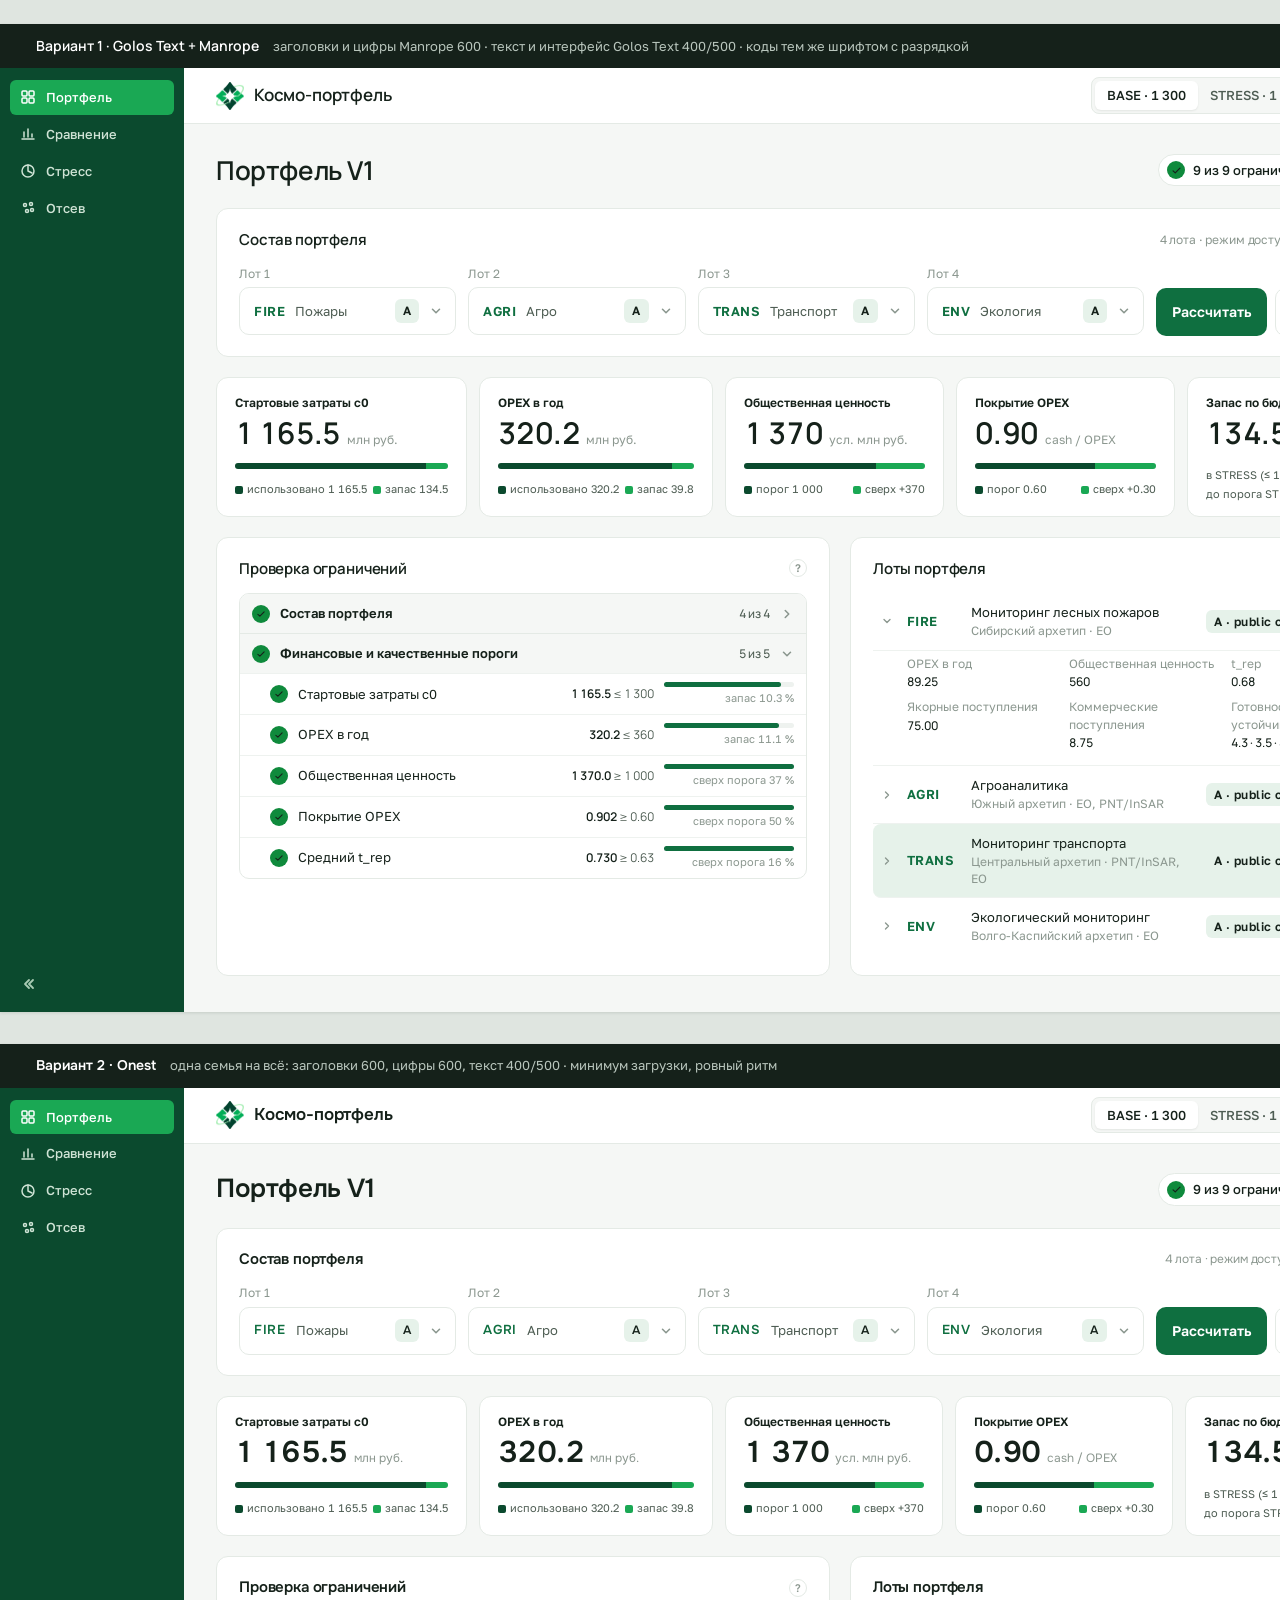
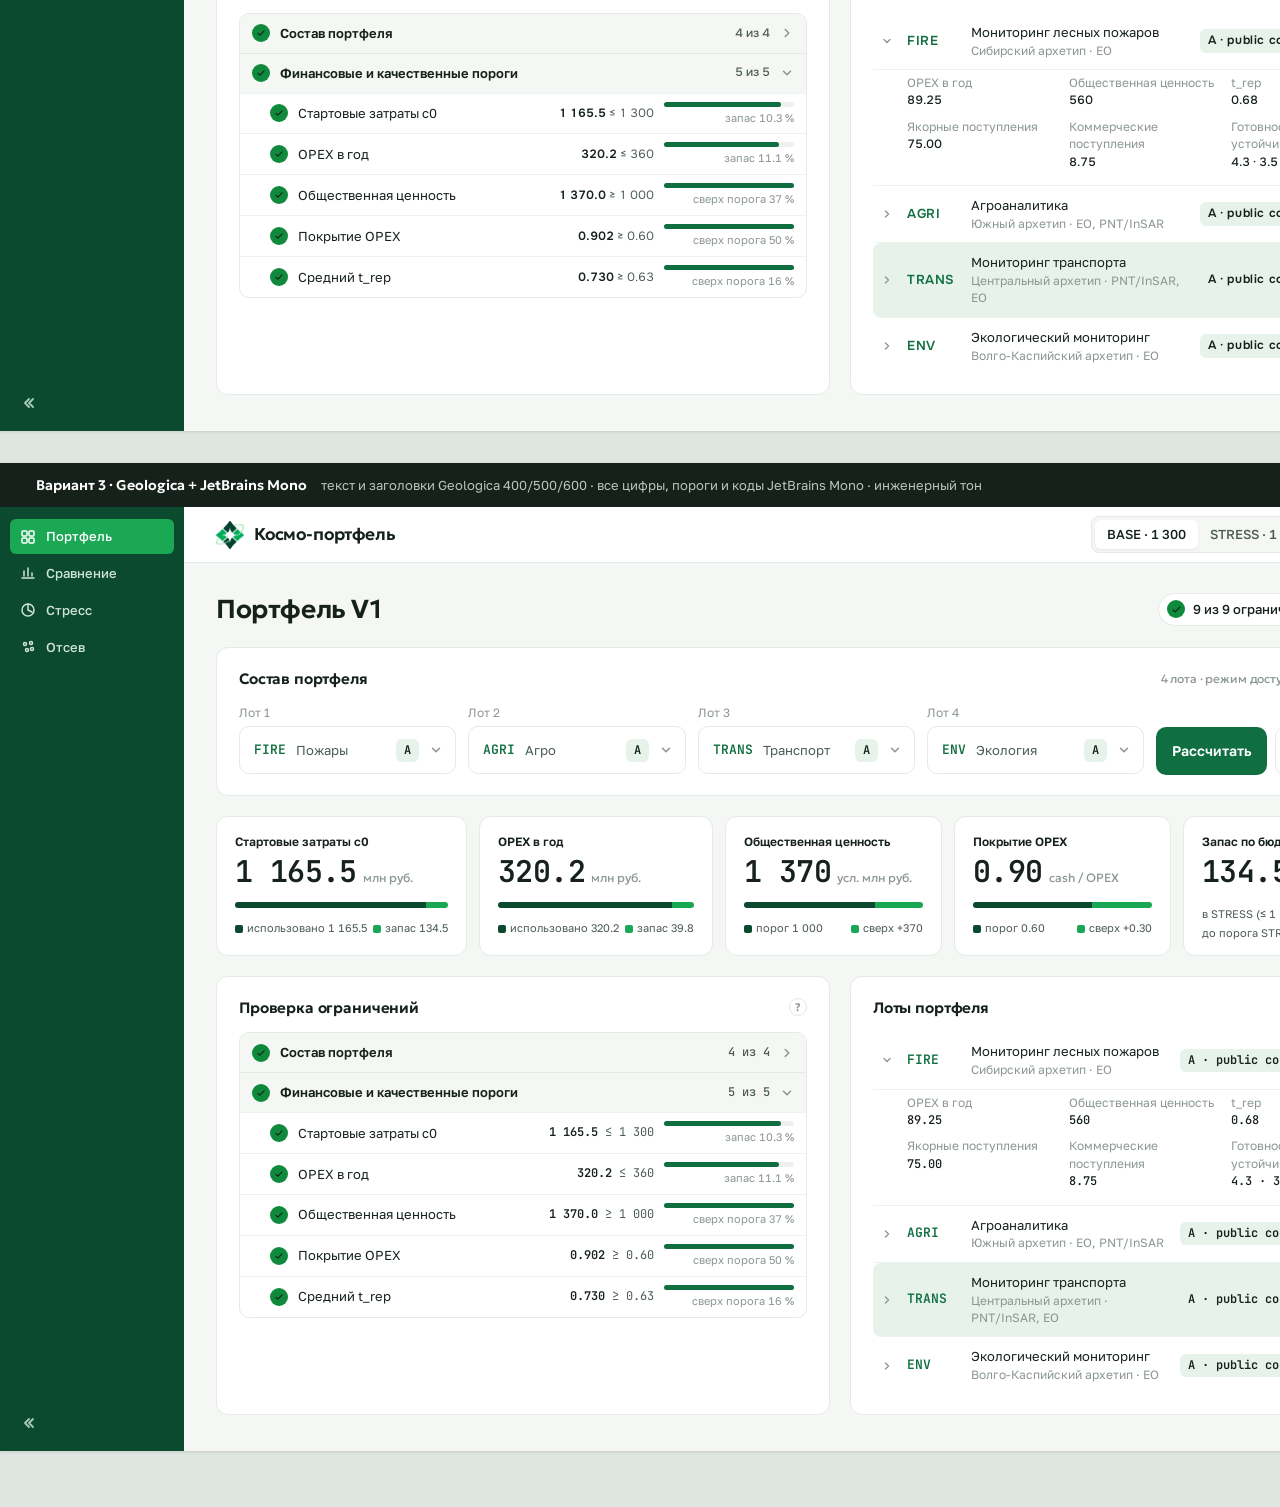
==== docs/mockup/fonts.html @ 4851d9f0 "Mockup: previous page-1 layout, help popovers, no assumptions screen Portfolio screen returns to its" ====
<!doctype html>
<html lang="ru">
<head>
<meta charset="utf-8">
<meta name="viewport" content="width=device-width,initial-scale=1">
<title>Космо-портфель · варианты шрифтов</title>
<link rel="stylesheet" href="https://fonts.googleapis.com/css2?family=Golos+Text:wght@400;500;600&family=Manrope:wght@500;600;700&display=swap">
<link rel="stylesheet" href="https://fonts.googleapis.com/css2?family=Onest:wght@400;500;600;700&display=swap">
<link rel="stylesheet" href="https://fonts.googleapis.com/css2?family=Geologica:wght@400;500;600&family=JetBrains+Mono:wght@400;500;600&display=swap">
<style>
:root{color-scheme:light;
  --bg:#f5f7f5;--surface:#ffffff;--ink:#15211a;--ink-2:#4d5c52;--muted:#8b978f;--rule:#e4eae5;--rule-2:#eef2ef;
  --brand:#0f6f40;--brand-soft:#e6f2ea;--accent:#1aa854;
  --good:#0f8a3c;--good-soft:#e3f3e8;--crit:#c53a2f;--crit-soft:#fbe6e3;--warn:#c98500;--warn-soft:#fff2d8;
  --s1:#1e7c40;--s2:#d9861a;
  --f-ui:"Golos Text","Segoe UI",Arial,sans-serif;
  --f-display:"Manrope","Golos Text","Segoe UI",Arial,sans-serif;
  --f-num:"Manrope","Golos Text","Segoe UI",Arial,sans-serif;
  --f-code:"Golos Text","Segoe UI",Arial,sans-serif;
  --code-tracking:.04em;}
*{box-sizing:border-box}
html,body{margin:0;background:var(--bg);color:var(--ink);font-family:var(--f-ui);font-size:14px;line-height:1.45}
a{color:var(--brand);text-decoration:none}a:hover{color:#0b4a2e}
.shell{width:1440px;background:var(--bg);display:grid;grid-template-columns:184px 1fr}
.shell.collapsed{grid-template-columns:56px 1fr}
.body{min-width:0;display:flex;flex-direction:column}
/* sidebar: nav only */
.side{background:#0b4a2e;color:#cfe3d5;display:flex;flex-direction:column;padding:12px 10px 10px}
.nav{display:flex;flex-direction:column;gap:2px}
.nav a{display:flex;align-items:center;gap:10px;padding:8px 10px;border-radius:6px;color:#cfe3d5;font-weight:500;font-size:13px;white-space:nowrap}
.nav a.on{background:#1aa854;color:#fff}
.nav svg{width:16px;height:16px;flex:none}
.collapse{margin-top:auto;width:36px;height:36px;display:grid;place-items:center;border-radius:6px;color:#a9cbb4;cursor:pointer}
.collapse svg{width:16px;height:16px}
.shell.collapsed .side{padding:12px 8px 10px;align-items:center}
.shell.collapsed .nav a span{display:none}
.shell.collapsed .nav a{width:40px;padding:10px 0;justify-content:center}
.shell.collapsed .collapse svg{transform:scaleX(-1)}
/* header */
.hdr{height:56px;display:flex;align-items:center;justify-content:space-between;gap:16px;padding:0 32px;background:var(--surface);border-bottom:1px solid var(--rule)}
.brand{display:flex;align-items:center;gap:10px;font-family:var(--f-display);font-size:17px;font-weight:600;letter-spacing:-.01em;white-space:nowrap}
.brand img{width:28px;height:28px;object-fit:contain}
.hright{display:flex;align-items:center;gap:16px}
.segc{display:flex;background:var(--bg);border:1px solid var(--rule);border-radius:8px;padding:3px}
.segc span{padding:5px 12px;border-radius:6px;font-size:13px;font-weight:500;color:var(--ink-2);font-variant-numeric:tabular-nums}
.segc span.on{background:var(--surface);color:var(--ink);box-shadow:0 1px 2px rgba(21,33,26,.08)}
.ver{font-size:12px;color:var(--muted);font-variant-numeric:tabular-nums}
/* page */
.main{padding:28px 32px 36px;display:flex;flex-direction:column;gap:20px}
.top{display:flex;align-items:center;justify-content:space-between;gap:16px;min-height:36px}
h1{font-family:var(--f-display);font-size:26px;font-weight:600;letter-spacing:-.015em;margin:0;line-height:1.1}
.pill{display:inline-flex;align-items:center;gap:8px;font-weight:500;font-size:13px;padding:6px 12px 6px 8px;border-radius:999px;background:var(--surface);border:1px solid var(--rule);color:var(--ink);font-variant-numeric:tabular-nums}
.pill .dot{width:18px;height:18px;border-radius:50%;display:grid;place-items:center;background:var(--good)}
.pill.bad .dot{background:var(--crit)}.pill.warn .dot{background:var(--warn)}
.pill .dot svg{width:11px;height:11px}
.card{background:var(--surface);border:1px solid var(--rule);border-radius:12px;padding:20px 22px}
.card h2{font-family:var(--f-display);font-size:15px;font-weight:600;letter-spacing:-.01em;margin:0 0 14px;display:flex;align-items:center;gap:10px}
.card h2 .u{font-family:var(--f-ui);font-size:12px;font-weight:400;color:var(--muted);margin-left:auto}
.card h2 .help{margin-left:auto}.card h2 .u+.help{margin-left:0}
/* help button + popover */
.help{position:relative;display:inline-flex;flex:none}
.help i{width:18px;height:18px;border-radius:50%;border:1px solid var(--rule);background:var(--surface);color:var(--muted);font-family:var(--f-ui);font-style:normal;font-weight:600;font-size:11px;line-height:16px;display:grid;place-items:center;cursor:pointer}
.help.open i{background:var(--ink);border-color:var(--ink);color:#fff}
.pop{display:none;position:absolute;top:26px;right:0;width:340px;background:var(--surface);border:1px solid var(--rule);border-radius:10px;box-shadow:0 10px 28px rgba(21,33,26,.16);padding:12px 14px;font-family:var(--f-ui);font-size:12.5px;line-height:1.5;font-weight:400;color:var(--ink-2);letter-spacing:0;z-index:5;text-align:left;white-space:normal}
.pop b{color:var(--ink);font-weight:600}
.help.open .pop{display:block}
.row2{display:grid;grid-template-columns:1fr 1fr;gap:20px}
.row2.w{grid-template-columns:1.1fr 1fr}
/* composer */
.composer{display:grid;grid-template-columns:repeat(4,minmax(0,1fr)) auto;gap:12px;align-items:start}
.fld label{display:block;font-size:12px;color:var(--muted);margin-bottom:5px}
.acts{display:flex;gap:8px;padding-top:23px}
.sel{height:48px;display:flex;align-items:center;gap:10px;padding:0 12px 0 14px;background:var(--surface);border:1px solid var(--rule);border-radius:10px}
.code{font-family:var(--f-code);letter-spacing:var(--code-tracking);font-weight:600;font-size:13px;color:var(--brand)}
.sel .nm{color:var(--ink-2);font-size:13px;flex:1;white-space:nowrap;overflow:hidden;text-overflow:ellipsis}
.mode{font-family:var(--f-code);letter-spacing:var(--code-tracking);font-size:12px;font-weight:600;color:var(--ink);background:var(--brand-soft);padding:3px 8px;border-radius:6px}
.sel svg{width:14px;height:14px;color:var(--muted);flex:none}
.btn{height:48px;display:inline-flex;align-items:center;padding:0 16px;border-radius:10px;background:var(--brand);color:#fff;font-weight:600;font-size:14px;white-space:nowrap}
.btn.ghost{background:var(--surface);border:1px solid var(--rule);color:var(--ink);font-weight:500}
/* tiles */
.tiles{display:grid;grid-template-columns:repeat(5,1fr);gap:12px}
.tiles.four{grid-template-columns:repeat(4,1fr)}
.tile{background:var(--surface);border:1px solid var(--rule);border-radius:12px;padding:16px 18px 14px;display:flex;flex-direction:column;gap:6px}
.tile .tl{display:flex;justify-content:space-between;align-items:center;font-size:12px;color:var(--ink);font-weight:600}
.seg{display:flex;height:6px;border-radius:3px;overflow:hidden;margin-top:8px;background:var(--rule-2)}
.seg i{display:block;height:100%}.seg .req{background:#0b4a2e}.seg .sur{background:var(--accent)}
.seglbl{display:flex;justify-content:space-between;gap:6px;font-size:11px;color:var(--ink-2);margin-top:6px;white-space:nowrap;font-variant-numeric:tabular-nums}
.seglbl .sw{width:8px;height:8px;border-radius:2px;margin-right:4px}
.seglbl.col{flex-direction:column;align-items:flex-start;gap:3px;margin-top:12px}
.tile .tv{font-family:var(--f-num);font-size:30px;font-weight:600;letter-spacing:-.02em;line-height:1.05;font-variant-numeric:tabular-nums}
.tile .tv small{font-family:var(--f-ui);font-size:12px;font-weight:400;color:var(--muted);margin-left:6px;letter-spacing:0;white-space:nowrap}
.bar{position:relative;height:4px;border-radius:2px;background:var(--rule-2);margin-top:6px}
.bar i{position:absolute;left:0;top:0;height:100%;border-radius:2px;background:var(--brand)}
.bar i.thin{background:var(--warn)}.bar i.bad{background:var(--crit)}
.bar b{position:absolute;top:-3px;width:2px;height:10px;background:var(--ink);border-radius:1px;margin-left:-1px}
.tile .tc{font-size:12px;color:var(--muted);font-variant-numeric:tabular-nums;display:flex;justify-content:space-between;gap:8px}
.tile .tc.warn{color:var(--warn)}
/* constraint checks */
.circ{width:18px;height:18px;border-radius:50%;display:grid;place-items:center;flex:none;background:var(--good)}
.circ svg{width:10px;height:10px}
.jobs{border:1px solid var(--rule);border-radius:10px;overflow:hidden}
.jg{border-bottom:1px solid var(--rule)}.jg:last-child{border-bottom:0}
.jh{display:flex;align-items:center;gap:10px;padding:10px 12px;background:var(--bg);font-weight:600;font-size:13px}
.jh .cnt{margin-left:auto;font-family:var(--f-num);font-size:12px;color:var(--ink-2);font-weight:500;font-variant-numeric:tabular-nums}
.jh .chev{width:14px;height:14px;color:var(--muted)}
.jr{display:grid;grid-template-columns:18px 1fr 130px 130px;gap:10px;align-items:center;padding:8px 12px 8px 30px;border-top:1px solid var(--rule-2);font-size:13px}
.jr .m{font-family:var(--f-num);font-size:12px;color:var(--ink-2);text-align:right;font-variant-numeric:tabular-nums;white-space:nowrap}
.jr .m b{color:var(--ink);font-weight:600}
.mbar{height:5px;background:var(--rule-2);border-radius:3px;position:relative}
.mbar i{position:absolute;left:0;top:0;height:100%;border-radius:3px;background:var(--brand)}
.mtxt{font-size:11px;color:var(--muted);text-align:right;margin-top:3px;font-variant-numeric:tabular-nums}
/* lot list */
.lotrow{display:grid;grid-template-columns:14px 52px 1fr auto auto;gap:12px;align-items:center;padding:10px 8px;border-bottom:1px solid var(--rule-2);font-size:13px}
.lotrow:last-child{border-bottom:0}
.lotrow.best{background:var(--brand-soft);border-radius:8px}
.lotrow .rg{font-size:12px;color:var(--muted)}
.lotrow .c0{font-family:var(--f-num);font-weight:500;font-variant-numeric:tabular-nums;white-space:nowrap}
.lotrow .chev{width:12px;height:12px;color:var(--muted)}
.lotdet{padding:4px 8px 14px 34px;border-bottom:1px solid var(--rule-2);display:grid;grid-template-columns:repeat(3,1fr);gap:8px 16px;font-size:12px}
.lotdet .k{color:var(--muted)}.lotdet .v{font-family:var(--f-num);font-weight:500;font-variant-numeric:tabular-nums;margin-top:1px}
/* composition checks (unused on page 1 now) */
.comp{display:flex;gap:28px;padding:0 4px;font-size:13px;color:var(--ink-2);font-variant-numeric:tabular-nums}
.ck{display:inline-flex;align-items:center;gap:8px}
.ck svg{width:14px;height:14px;color:var(--good)}
.ck b{font-weight:600;color:var(--ink)}
/* tables */
table{border-collapse:collapse;width:100%;font-size:13px}
th{font-size:12px;color:var(--muted);text-align:left;padding:0 10px 10px;border-bottom:1px solid var(--rule);font-weight:500;white-space:nowrap}
td{padding:11px 10px;border-bottom:1px solid var(--rule-2);vertical-align:middle}
tr:last-child td{border-bottom:0}
td.num,th.num{text-align:right;white-space:nowrap;font-variant-numeric:tabular-nums}
td.num{font-family:var(--f-num);font-weight:500}
td .code{color:var(--ink)}
td .sub{color:var(--muted);font-size:12px;margin-top:1px}
tr.hl td{background:var(--brand-soft)}
tr.hl td:first-child{border-radius:8px 0 0 8px}tr.hl td:last-child{border-radius:0 8px 8px 0}
.st{display:inline-flex;align-items:center;font-family:var(--f-code);letter-spacing:var(--code-tracking);font-size:11px;font-weight:600;padding:3px 8px;border-radius:6px}
.st.ok{background:var(--good-soft);color:#0c5a2a}.st.fail{background:var(--crit-soft);color:#8a2119}.st.thin{background:var(--warn-soft);color:#6b4700}
.note{font-size:12px;color:var(--muted);margin-top:10px}
/* charts */
svg text{font-family:var(--f-ui);font-size:11px;fill:var(--ink-2)}
svg text.n{font-family:var(--f-num);font-variant-numeric:tabular-nums;font-weight:500}
svg .grid{stroke:var(--rule-2);stroke-width:1}svg .axis{stroke:var(--rule);stroke-width:1}
.legend{display:flex;gap:16px;font-size:12px;color:var(--ink-2);margin-top:8px}
.legend i{display:inline-block;width:10px;height:10px;border-radius:3px;margin-right:6px;vertical-align:-1px}
.legend i.line{width:14px;height:0;border-top:2px dashed var(--crit);vertical-align:2px;border-radius:0}
/* horizontal bars */
.hb{display:grid;grid-template-columns:170px 1fr 56px;gap:12px;align-items:center;font-size:13px;padding:6px 0;font-variant-numeric:tabular-nums}
.hb .code{color:var(--ink)}
.hb .track{height:8px;background:var(--rule-2);border-radius:4px;position:relative}
.hb .track i{position:absolute;left:0;top:0;height:100%;border-radius:4px;background:var(--brand)}
.hb .v{font-family:var(--f-num);font-weight:500;text-align:right}
/* chips */
.chips{display:flex;gap:6px;flex-wrap:wrap}
.chip{display:inline-flex;align-items:center;gap:6px;font-size:13px;padding:7px 12px;white-space:nowrap;border-radius:8px;background:var(--surface);color:var(--ink-2);border:1px solid var(--rule)}
.chip.on{background:var(--ink);color:#fff;border-color:var(--ink)}
.chip svg{width:12px;height:12px}
/* matrix */
.matrix td{text-align:center}
.matrix td:first-child,.matrix th:first-child,.matrix td:last-child,.matrix th:last-child{text-align:left}
.cell{display:inline-block;font-family:var(--f-num);font-variant-numeric:tabular-nums;font-size:12px;font-weight:500;padding:4px 10px;border-radius:6px;min-width:92px}
.cell.ok{background:var(--good-soft);color:#0c5a2a}.cell.thin{background:var(--warn-soft);color:#6b4700}.cell.bad{background:var(--crit-soft);color:#8a2119}
.sw{display:inline-block;width:10px;height:10px;border-radius:3px;margin-right:6px;vertical-align:-1px}
/* weights */
.wrow{display:grid;grid-template-columns:172px 40px 88px 1fr;gap:12px;align-items:center;padding:8px 0;border-bottom:1px solid var(--rule-2);font-size:13px}
.wrow:last-child{border-bottom:0}
.wrow .w{font-family:var(--f-num);font-weight:500;text-align:right;font-variant-numeric:tabular-nums}
.wrow .track{height:6px;background:var(--rule-2);border-radius:3px}.wrow .track i{display:block;height:100%;background:var(--brand);border-radius:3px}
.wrow .why{font-size:12px;color:var(--muted);white-space:nowrap}
.lock{display:inline-flex;align-items:center;gap:6px;font-size:12px;color:var(--good);font-weight:500}
.lock svg{width:13px;height:13px}
/* type-specimen caption strip (font proposals only) */
.spec{grid-column:1/-1;height:44px;display:flex;align-items:center;gap:14px;padding:0 36px;background:var(--ink);color:#fff;font-size:13px}
.spec b{font-family:var(--f-display);font-weight:600;font-size:14px}
.spec span{color:#b9c6bd}

body{background:#dfe5e0;padding:24px 0}
.shell{margin:0 auto 32px;box-shadow:0 1px 3px rgba(21,33,26,.12)}

.p-onest{--f-ui:"Onest","Segoe UI",Arial,sans-serif;--f-display:"Onest","Segoe UI",Arial,sans-serif;--f-num:"Onest","Segoe UI",Arial,sans-serif;--f-code:"Onest","Segoe UI",Arial,sans-serif;--code-tracking:.05em;}
.p-geologica{--f-ui:"Geologica","Segoe UI",Arial,sans-serif;--f-display:"Geologica","Segoe UI",Arial,sans-serif;--f-num:"JetBrains Mono","DejaVu Sans Mono",monospace;--f-code:"JetBrains Mono","DejaVu Sans Mono",monospace;--code-tracking:0;}
</style>
</head>
<body>
<section class="shell p-golos" id="screen-type-golos"><div class="spec"><b>Вариант 1 · Golos Text + Manrope</b><span>заголовки и цифры Manrope 600 · текст и интерфейс Golos Text 400/500 · коды тем же шрифтом с разрядкой</span></div><aside class="side"><nav class="nav"><a href="#" class="on"><svg viewBox="0 0 16 16" fill="none" stroke="currentColor" stroke-width="1.5" stroke-linecap="round" stroke-linejoin="round"><rect x="2" y="2" width="5" height="5" rx="1"></rect><rect x="9" y="2" width="5" height="5" rx="1"></rect><rect x="2" y="9" width="5" height="5" rx="1"></rect><rect x="9" y="9" width="5" height="5" rx="1"></rect></svg><span>Портфель</span></a><a href="#" class=""><svg viewBox="0 0 16 16" fill="none" stroke="currentColor" stroke-width="1.5" stroke-linecap="round" stroke-linejoin="round"><path d="M2 13h12M4 11V6M8 11V3M12 11V8"></path></svg><span>Сравнение</span></a><a href="#" class=""><svg viewBox="0 0 16 16" fill="none" stroke="currentColor" stroke-width="1.5" stroke-linecap="round" stroke-linejoin="round"><path d="M8 2v6l4 2"></path><circle cx="8" cy="8" r="6"></circle></svg><span>Стресс</span></a><a href="#" class=""><svg viewBox="0 0 16 16" fill="none" stroke="currentColor" stroke-width="1.5" stroke-linecap="round" stroke-linejoin="round"><circle cx="5" cy="5" r="1.5"></circle><circle cx="11" cy="4" r="1.5"></circle><circle cx="7" cy="11" r="1.5"></circle><circle cx="12" cy="10" r="1.5"></circle></svg><span>Отсев</span></a></nav>
<div class="collapse" title="Свернуть панель"><svg viewBox="0 0 16 16" fill="none" stroke="currentColor" stroke-width="1.8" stroke-linecap="round" stroke-linejoin="round" stroke-width="1.6"><path d="M9 4L5 8l4 4M13 4L9 8l4 4"></path></svg></div></aside><div class="body"><header class="hdr"><div class="brand"><img src="[data-uri]" alt="">Космо-портфель</div><div class="hright"><div class="segc"><span class="on">BASE · 1 300</span><span class="">STRESS · 1 180</span></div><span class="ver">данные v1.1</span></div></header><main class="main">
<div class="top"><h1>Портфель V1</h1><div class="pill"><span class="dot"><svg viewBox="0 0 16 16" fill="none" stroke="currentColor" stroke-width="1.8" stroke-linecap="round" stroke-linejoin="round" stroke="#fff" stroke-width="2.4"><path d="M3 8.5l3.2 3L13 4.5"></path></svg></span>9 из 9 ограничений выполнены</div></div>
<div class="card"><h2>Состав портфеля<span class="u">4 лота · режим доступа у каждого</span><span class="help"><i>?</i><div class="pop">Четыре лота из восьми, у каждого режим доступа A, B или C. Режим меняет c0, OPEX, ценность и поступления через коэффициенты <b>access_modes.csv</b>; A — единственный режим с public core. Портфель и режимы меняются здесь, без правки кода; «Рассчитать» пересчитывает через канонический <b>case_core.py</b>, «Сохранить» кладёт вариант в сравнение.</div></span></h2>
<div class="composer">
  <div class="fld"><label>Лот 1</label><div class="sel"><span class="code">FIRE</span><span class="nm">Пожары</span><span class="mode">A</span><svg viewBox="0 0 16 16" fill="none" stroke="currentColor" stroke-width="1.8" stroke-linecap="round" stroke-linejoin="round"><path d="M4 6l4 4 4-4"></path></svg></div></div>
  <div class="fld"><label>Лот 2</label><div class="sel"><span class="code">AGRI</span><span class="nm">Агро</span><span class="mode">A</span><svg viewBox="0 0 16 16" fill="none" stroke="currentColor" stroke-width="1.8" stroke-linecap="round" stroke-linejoin="round"><path d="M4 6l4 4 4-4"></path></svg></div></div>
  <div class="fld"><label>Лот 3</label><div class="sel"><span class="code">TRANS</span><span class="nm">Транспорт</span><span class="mode">A</span><svg viewBox="0 0 16 16" fill="none" stroke="currentColor" stroke-width="1.8" stroke-linecap="round" stroke-linejoin="round"><path d="M4 6l4 4 4-4"></path></svg></div></div>
  <div class="fld"><label>Лот 4</label><div class="sel"><span class="code">ENV</span><span class="nm">Экология</span><span class="mode">A</span><svg viewBox="0 0 16 16" fill="none" stroke="currentColor" stroke-width="1.8" stroke-linecap="round" stroke-linejoin="round"><path d="M4 6l4 4 4-4"></path></svg></div></div>
  <div class="acts"><span class="btn">Рассчитать</span><span class="btn ghost">Сохранить</span></div>
</div></div>
<div class="tiles">
  <div class="tile"><div class="tl">Стартовые затраты c0</div><div class="tv">1 165.5<small>млн руб.</small></div><div class="seg"><i class="req" style="width:89.7%"></i><i class="sur" style="width:10.3%"></i></div><div class="seglbl"><span><i class="sw" style="background:#0b4a2e"></i>использовано 1 165.5</span><span><i class="sw" style="background:#1aa854"></i>запас 134.5</span></div></div>
  <div class="tile"><div class="tl">OPEX в год</div><div class="tv">320.2<small>млн руб.</small></div><div class="seg"><i class="req" style="width:88.9%"></i><i class="sur" style="width:11.1%"></i></div><div class="seglbl"><span><i class="sw" style="background:#0b4a2e"></i>использовано 320.2</span><span><i class="sw" style="background:#1aa854"></i>запас 39.8</span></div></div>
  <div class="tile"><div class="tl">Общественная ценность</div><div class="tv">1 370<small>усл. млн руб.</small></div><div class="seg"><i class="req" style="width:73%"></i><i class="sur" style="width:27%"></i></div><div class="seglbl"><span><i class="sw" style="background:#0b4a2e"></i>порог 1 000</span><span><i class="sw" style="background:#1aa854"></i>сверх +370</span></div></div>
  <div class="tile"><div class="tl">Покрытие OPEX</div><div class="tv">0.90<small>cash / OPEX</small></div><div class="seg"><i class="req" style="width:66.5%"></i><i class="sur" style="width:33.5%"></i></div><div class="seglbl"><span><i class="sw" style="background:#0b4a2e"></i>порог 0.60</span><span><i class="sw" style="background:#1aa854"></i>сверх +0.30</span></div></div>
  <div class="tile"><div class="tl">Запас по бюджету c0</div><div class="tv">134.5<small>млн руб. в BASE</small></div><div class="seglbl col"><span>в STRESS (≤ 1 180): <b>14.5</b></span><span>до порога STRESS 1.2 %</span></div></div>
</div>
<div class="row2 w">
<div class="card"><h2>Проверка ограничений<span class="help"><i>?</i><div class="pop">Девять проверок <b>check_constraints</b>. Состав: ровно 4 лота, ≥ 3 территориальных архетипа среди нефедеральных, ≥ 2 группы возможностей, ≥ 2 лота с public core. Пороги: c0 ≤ 1 300 в BASE и ≤ 1 180 в STRESS, OPEX ≤ 360 млн руб./год, ценность ≥ 1 000, cash / OPEX ≥ 0.60, средний t_rep ≥ 0.63. Границы включительно. Запас — расстояние от факта до порога в процентах от порога. При нарушении строка красная и показывает «нарушено: факт &gt; порог».</div></span></h2>
<div class="jobs">
  <div class="jg"><div class="jh"><span class="circ"><svg viewBox="0 0 16 16" fill="none" stroke="currentColor" stroke-width="1.8" stroke-linecap="round" stroke-linejoin="round" stroke="#fff" stroke-width="2.4"><path d="M3 8.5l3.2 3L13 4.5"></path></svg></span>Состав портфеля<span class="cnt">4 из 4</span><svg viewBox="0 0 16 16" fill="none" stroke="currentColor" stroke-width="1.8" stroke-linecap="round" stroke-linejoin="round" class="chev"><path d="M6 4l4 4-4 4"></path></svg></div></div>
  <div class="jg"><div class="jh"><span class="circ"><svg viewBox="0 0 16 16" fill="none" stroke="currentColor" stroke-width="1.8" stroke-linecap="round" stroke-linejoin="round" stroke="#fff" stroke-width="2.4"><path d="M3 8.5l3.2 3L13 4.5"></path></svg></span>Финансовые и качественные пороги<span class="cnt">5 из 5</span><svg viewBox="0 0 16 16" fill="none" stroke="currentColor" stroke-width="1.8" stroke-linecap="round" stroke-linejoin="round" class="chev"><path d="M4 6l4 4 4-4"></path></svg></div>
    <div class="jr"><span class="circ"><svg viewBox="0 0 16 16" fill="none" stroke="currentColor" stroke-width="1.8" stroke-linecap="round" stroke-linejoin="round" stroke="#fff" stroke-width="2.4"><path d="M3 8.5l3.2 3L13 4.5"></path></svg></span><div>Стартовые затраты c0</div><div class="m"><b>1 165.5</b> ≤ 1 300</div><div><div class="mbar"><i style="width:89.7%"></i></div><div class="mtxt">запас 10.3 %</div></div></div>
    <div class="jr"><span class="circ"><svg viewBox="0 0 16 16" fill="none" stroke="currentColor" stroke-width="1.8" stroke-linecap="round" stroke-linejoin="round" stroke="#fff" stroke-width="2.4"><path d="M3 8.5l3.2 3L13 4.5"></path></svg></span><div>OPEX в год</div><div class="m"><b>320.2</b> ≤ 360</div><div><div class="mbar"><i style="width:88.9%"></i></div><div class="mtxt">запас 11.1 %</div></div></div>
    <div class="jr"><span class="circ"><svg viewBox="0 0 16 16" fill="none" stroke="currentColor" stroke-width="1.8" stroke-linecap="round" stroke-linejoin="round" stroke="#fff" stroke-width="2.4"><path d="M3 8.5l3.2 3L13 4.5"></path></svg></span><div>Общественная ценность</div><div class="m"><b>1 370.0</b> ≥ 1 000</div><div><div class="mbar"><i style="width:100%"></i></div><div class="mtxt">сверх порога 37 %</div></div></div>
    <div class="jr"><span class="circ"><svg viewBox="0 0 16 16" fill="none" stroke="currentColor" stroke-width="1.8" stroke-linecap="round" stroke-linejoin="round" stroke="#fff" stroke-width="2.4"><path d="M3 8.5l3.2 3L13 4.5"></path></svg></span><div>Покрытие OPEX</div><div class="m"><b>0.902</b> ≥ 0.60</div><div><div class="mbar"><i style="width:100%"></i></div><div class="mtxt">сверх порога 50 %</div></div></div>
    <div class="jr"><span class="circ"><svg viewBox="0 0 16 16" fill="none" stroke="currentColor" stroke-width="1.8" stroke-linecap="round" stroke-linejoin="round" stroke="#fff" stroke-width="2.4"><path d="M3 8.5l3.2 3L13 4.5"></path></svg></span><div>Средний t_rep</div><div class="m"><b>0.730</b> ≥ 0.63</div><div><div class="mbar"><i style="width:100%"></i></div><div class="mtxt">сверх порога 16 %</div></div></div>
  </div>
</div>
</div>
<div class="card"><h2>Лоты портфеля<span class="help"><i>?</i><div class="pop">Значения после применения режима: c0 и OPEX умножены на k_c0 и k_opex, ценность — на k_vpub, поступления = якорные × k_anchor + коммерческие × k_commercial. <b>Режим A:</b> базовый слой открыт региональным службам без платы, коммерческий доступ ограничен (k_commercial 0.25), ценность сохраняется полностью, лот считается public core. Готовность, устойчивость и тираж — индексы 1–5 из <b>lots.csv</b>. Подсвечен лот, входящий во все 143 допустимых STRESS-портфеля.</div></span></h2>
<div class="lotrow"><svg viewBox="0 0 16 16" fill="none" stroke="currentColor" stroke-width="1.8" stroke-linecap="round" stroke-linejoin="round" class="chev"><path d="M4 6l4 4 4-4"></path></svg><span class="code">FIRE</span><div>Мониторинг лесных пожаров<div class="rg">Сибирский архетип · EO</div></div><span class="mode">A · public core</span><span class="c0">c0 336.0</span></div>
<div class="lotdet"><div><div class="k">OPEX в год</div><div class="v">89.25</div></div><div><div class="k">Общественная ценность</div><div class="v">560</div></div><div><div class="k">t_rep</div><div class="v">0.68</div></div>
<div><div class="k">Якорные поступления</div><div class="v">75.00</div></div><div><div class="k">Коммерческие поступления</div><div class="v">8.75</div></div><div><div class="k">Готовность · устойчивость · тираж</div><div class="v">4.3 · 3.5 · 4.5</div></div></div>
<div class="lotrow"><svg viewBox="0 0 16 16" fill="none" stroke="currentColor" stroke-width="1.8" stroke-linecap="round" stroke-linejoin="round" class="chev"><path d="M6 4l4 4-4 4"></path></svg><span class="code">AGRI</span><div>Агроаналитика<div class="rg">Южный архетип · EO, PNT/InSAR</div></div><span class="mode">A · public core</span><span class="c0">c0 273.0</span></div>
<div class="lotrow best"><svg viewBox="0 0 16 16" fill="none" stroke="currentColor" stroke-width="1.8" stroke-linecap="round" stroke-linejoin="round" class="chev"><path d="M6 4l4 4-4 4"></path></svg><span class="code">TRANS</span><div>Мониторинг транспорта<div class="rg">Центральный архетип · PNT/InSAR, EO</div></div><span class="mode">A · public core</span><span class="c0">c0 262.5</span></div>
<div class="lotrow"><svg viewBox="0 0 16 16" fill="none" stroke="currentColor" stroke-width="1.8" stroke-linecap="round" stroke-linejoin="round" class="chev"><path d="M6 4l4 4-4 4"></path></svg><span class="code">ENV</span><div>Экологический мониторинг<div class="rg">Волго-Каспийский архетип · EO</div></div><span class="mode">A · public core</span><span class="c0">c0 294.0</span></div>
</div>
</div>
</main></div></section>
<section class="shell p-onest" id="screen-type-onest"><div class="spec"><b>Вариант 2 · Onest</b><span>одна семья на всё: заголовки 600, цифры 600, текст 400/500 · минимум загрузки, ровный ритм</span></div><aside class="side"><nav class="nav"><a href="#" class="on"><svg viewBox="0 0 16 16" fill="none" stroke="currentColor" stroke-width="1.5" stroke-linecap="round" stroke-linejoin="round"><rect x="2" y="2" width="5" height="5" rx="1"></rect><rect x="9" y="2" width="5" height="5" rx="1"></rect><rect x="2" y="9" width="5" height="5" rx="1"></rect><rect x="9" y="9" width="5" height="5" rx="1"></rect></svg><span>Портфель</span></a><a href="#" class=""><svg viewBox="0 0 16 16" fill="none" stroke="currentColor" stroke-width="1.5" stroke-linecap="round" stroke-linejoin="round"><path d="M2 13h12M4 11V6M8 11V3M12 11V8"></path></svg><span>Сравнение</span></a><a href="#" class=""><svg viewBox="0 0 16 16" fill="none" stroke="currentColor" stroke-width="1.5" stroke-linecap="round" stroke-linejoin="round"><path d="M8 2v6l4 2"></path><circle cx="8" cy="8" r="6"></circle></svg><span>Стресс</span></a><a href="#" class=""><svg viewBox="0 0 16 16" fill="none" stroke="currentColor" stroke-width="1.5" stroke-linecap="round" stroke-linejoin="round"><circle cx="5" cy="5" r="1.5"></circle><circle cx="11" cy="4" r="1.5"></circle><circle cx="7" cy="11" r="1.5"></circle><circle cx="12" cy="10" r="1.5"></circle></svg><span>Отсев</span></a></nav>
<div class="collapse" title="Свернуть панель"><svg viewBox="0 0 16 16" fill="none" stroke="currentColor" stroke-width="1.8" stroke-linecap="round" stroke-linejoin="round" stroke-width="1.6"><path d="M9 4L5 8l4 4M13 4L9 8l4 4"></path></svg></div></aside><div class="body"><header class="hdr"><div class="brand"><img src="[data-uri]" alt="">Космо-портфель</div><div class="hright"><div class="segc"><span class="on">BASE · 1 300</span><span class="">STRESS · 1 180</span></div><span class="ver">данные v1.1</span></div></header><main class="main">
<div class="top"><h1>Портфель V1</h1><div class="pill"><span class="dot"><svg viewBox="0 0 16 16" fill="none" stroke="currentColor" stroke-width="1.8" stroke-linecap="round" stroke-linejoin="round" stroke="#fff" stroke-width="2.4"><path d="M3 8.5l3.2 3L13 4.5"></path></svg></span>9 из 9 ограничений выполнены</div></div>
<div class="card"><h2>Состав портфеля<span class="u">4 лота · режим доступа у каждого</span><span class="help"><i>?</i><div class="pop">Четыре лота из восьми, у каждого режим доступа A, B или C. Режим меняет c0, OPEX, ценность и поступления через коэффициенты <b>access_modes.csv</b>; A — единственный режим с public core. Портфель и режимы меняются здесь, без правки кода; «Рассчитать» пересчитывает через канонический <b>case_core.py</b>, «Сохранить» кладёт вариант в сравнение.</div></span></h2>
<div class="composer">
  <div class="fld"><label>Лот 1</label><div class="sel"><span class="code">FIRE</span><span class="nm">Пожары</span><span class="mode">A</span><svg viewBox="0 0 16 16" fill="none" stroke="currentColor" stroke-width="1.8" stroke-linecap="round" stroke-linejoin="round"><path d="M4 6l4 4 4-4"></path></svg></div></div>
  <div class="fld"><label>Лот 2</label><div class="sel"><span class="code">AGRI</span><span class="nm">Агро</span><span class="mode">A</span><svg viewBox="0 0 16 16" fill="none" stroke="currentColor" stroke-width="1.8" stroke-linecap="round" stroke-linejoin="round"><path d="M4 6l4 4 4-4"></path></svg></div></div>
  <div class="fld"><label>Лот 3</label><div class="sel"><span class="code">TRANS</span><span class="nm">Транспорт</span><span class="mode">A</span><svg viewBox="0 0 16 16" fill="none" stroke="currentColor" stroke-width="1.8" stroke-linecap="round" stroke-linejoin="round"><path d="M4 6l4 4 4-4"></path></svg></div></div>
  <div class="fld"><label>Лот 4</label><div class="sel"><span class="code">ENV</span><span class="nm">Экология</span><span class="mode">A</span><svg viewBox="0 0 16 16" fill="none" stroke="currentColor" stroke-width="1.8" stroke-linecap="round" stroke-linejoin="round"><path d="M4 6l4 4 4-4"></path></svg></div></div>
  <div class="acts"><span class="btn">Рассчитать</span><span class="btn ghost">Сохранить</span></div>
</div></div>
<div class="tiles">
  <div class="tile"><div class="tl">Стартовые затраты c0</div><div class="tv">1 165.5<small>млн руб.</small></div><div class="seg"><i class="req" style="width:89.7%"></i><i class="sur" style="width:10.3%"></i></div><div class="seglbl"><span><i class="sw" style="background:#0b4a2e"></i>использовано 1 165.5</span><span><i class="sw" style="background:#1aa854"></i>запас 134.5</span></div></div>
  <div class="tile"><div class="tl">OPEX в год</div><div class="tv">320.2<small>млн руб.</small></div><div class="seg"><i class="req" style="width:88.9%"></i><i class="sur" style="width:11.1%"></i></div><div class="seglbl"><span><i class="sw" style="background:#0b4a2e"></i>использовано 320.2</span><span><i class="sw" style="background:#1aa854"></i>запас 39.8</span></div></div>
  <div class="tile"><div class="tl">Общественная ценность</div><div class="tv">1 370<small>усл. млн руб.</small></div><div class="seg"><i class="req" style="width:73%"></i><i class="sur" style="width:27%"></i></div><div class="seglbl"><span><i class="sw" style="background:#0b4a2e"></i>порог 1 000</span><span><i class="sw" style="background:#1aa854"></i>сверх +370</span></div></div>
  <div class="tile"><div class="tl">Покрытие OPEX</div><div class="tv">0.90<small>cash / OPEX</small></div><div class="seg"><i class="req" style="width:66.5%"></i><i class="sur" style="width:33.5%"></i></div><div class="seglbl"><span><i class="sw" style="background:#0b4a2e"></i>порог 0.60</span><span><i class="sw" style="background:#1aa854"></i>сверх +0.30</span></div></div>
  <div class="tile"><div class="tl">Запас по бюджету c0</div><div class="tv">134.5<small>млн руб. в BASE</small></div><div class="seglbl col"><span>в STRESS (≤ 1 180): <b>14.5</b></span><span>до порога STRESS 1.2 %</span></div></div>
</div>
<div class="row2 w">
<div class="card"><h2>Проверка ограничений<span class="help"><i>?</i><div class="pop">Девять проверок <b>check_constraints</b>. Состав: ровно 4 лота, ≥ 3 территориальных архетипа среди нефедеральных, ≥ 2 группы возможностей, ≥ 2 лота с public core. Пороги: c0 ≤ 1 300 в BASE и ≤ 1 180 в STRESS, OPEX ≤ 360 млн руб./год, ценность ≥ 1 000, cash / OPEX ≥ 0.60, средний t_rep ≥ 0.63. Границы включительно. Запас — расстояние от факта до порога в процентах от порога. При нарушении строка красная и показывает «нарушено: факт &gt; порог».</div></span></h2>
<div class="jobs">
  <div class="jg"><div class="jh"><span class="circ"><svg viewBox="0 0 16 16" fill="none" stroke="currentColor" stroke-width="1.8" stroke-linecap="round" stroke-linejoin="round" stroke="#fff" stroke-width="2.4"><path d="M3 8.5l3.2 3L13 4.5"></path></svg></span>Состав портфеля<span class="cnt">4 из 4</span><svg viewBox="0 0 16 16" fill="none" stroke="currentColor" stroke-width="1.8" stroke-linecap="round" stroke-linejoin="round" class="chev"><path d="M6 4l4 4-4 4"></path></svg></div></div>
  <div class="jg"><div class="jh"><span class="circ"><svg viewBox="0 0 16 16" fill="none" stroke="currentColor" stroke-width="1.8" stroke-linecap="round" stroke-linejoin="round" stroke="#fff" stroke-width="2.4"><path d="M3 8.5l3.2 3L13 4.5"></path></svg></span>Финансовые и качественные пороги<span class="cnt">5 из 5</span><svg viewBox="0 0 16 16" fill="none" stroke="currentColor" stroke-width="1.8" stroke-linecap="round" stroke-linejoin="round" class="chev"><path d="M4 6l4 4 4-4"></path></svg></div>
    <div class="jr"><span class="circ"><svg viewBox="0 0 16 16" fill="none" stroke="currentColor" stroke-width="1.8" stroke-linecap="round" stroke-linejoin="round" stroke="#fff" stroke-width="2.4"><path d="M3 8.5l3.2 3L13 4.5"></path></svg></span><div>Стартовые затраты c0</div><div class="m"><b>1 165.5</b> ≤ 1 300</div><div><div class="mbar"><i style="width:89.7%"></i></div><div class="mtxt">запас 10.3 %</div></div></div>
    <div class="jr"><span class="circ"><svg viewBox="0 0 16 16" fill="none" stroke="currentColor" stroke-width="1.8" stroke-linecap="round" stroke-linejoin="round" stroke="#fff" stroke-width="2.4"><path d="M3 8.5l3.2 3L13 4.5"></path></svg></span><div>OPEX в год</div><div class="m"><b>320.2</b> ≤ 360</div><div><div class="mbar"><i style="width:88.9%"></i></div><div class="mtxt">запас 11.1 %</div></div></div>
    <div class="jr"><span class="circ"><svg viewBox="0 0 16 16" fill="none" stroke="currentColor" stroke-width="1.8" stroke-linecap="round" stroke-linejoin="round" stroke="#fff" stroke-width="2.4"><path d="M3 8.5l3.2 3L13 4.5"></path></svg></span><div>Общественная ценность</div><div class="m"><b>1 370.0</b> ≥ 1 000</div><div><div class="mbar"><i style="width:100%"></i></div><div class="mtxt">сверх порога 37 %</div></div></div>
    <div class="jr"><span class="circ"><svg viewBox="0 0 16 16" fill="none" stroke="currentColor" stroke-width="1.8" stroke-linecap="round" stroke-linejoin="round" stroke="#fff" stroke-width="2.4"><path d="M3 8.5l3.2 3L13 4.5"></path></svg></span><div>Покрытие OPEX</div><div class="m"><b>0.902</b> ≥ 0.60</div><div><div class="mbar"><i style="width:100%"></i></div><div class="mtxt">сверх порога 50 %</div></div></div>
    <div class="jr"><span class="circ"><svg viewBox="0 0 16 16" fill="none" stroke="currentColor" stroke-width="1.8" stroke-linecap="round" stroke-linejoin="round" stroke="#fff" stroke-width="2.4"><path d="M3 8.5l3.2 3L13 4.5"></path></svg></span><div>Средний t_rep</div><div class="m"><b>0.730</b> ≥ 0.63</div><div><div class="mbar"><i style="width:100%"></i></div><div class="mtxt">сверх порога 16 %</div></div></div>
  </div>
</div>
</div>
<div class="card"><h2>Лоты портфеля<span class="help"><i>?</i><div class="pop">Значения после применения режима: c0 и OPEX умножены на k_c0 и k_opex, ценность — на k_vpub, поступления = якорные × k_anchor + коммерческие × k_commercial. <b>Режим A:</b> базовый слой открыт региональным службам без платы, коммерческий доступ ограничен (k_commercial 0.25), ценность сохраняется полностью, лот считается public core. Готовность, устойчивость и тираж — индексы 1–5 из <b>lots.csv</b>. Подсвечен лот, входящий во все 143 допустимых STRESS-портфеля.</div></span></h2>
<div class="lotrow"><svg viewBox="0 0 16 16" fill="none" stroke="currentColor" stroke-width="1.8" stroke-linecap="round" stroke-linejoin="round" class="chev"><path d="M4 6l4 4 4-4"></path></svg><span class="code">FIRE</span><div>Мониторинг лесных пожаров<div class="rg">Сибирский архетип · EO</div></div><span class="mode">A · public core</span><span class="c0">c0 336.0</span></div>
<div class="lotdet"><div><div class="k">OPEX в год</div><div class="v">89.25</div></div><div><div class="k">Общественная ценность</div><div class="v">560</div></div><div><div class="k">t_rep</div><div class="v">0.68</div></div>
<div><div class="k">Якорные поступления</div><div class="v">75.00</div></div><div><div class="k">Коммерческие поступления</div><div class="v">8.75</div></div><div><div class="k">Готовность · устойчивость · тираж</div><div class="v">4.3 · 3.5 · 4.5</div></div></div>
<div class="lotrow"><svg viewBox="0 0 16 16" fill="none" stroke="currentColor" stroke-width="1.8" stroke-linecap="round" stroke-linejoin="round" class="chev"><path d="M6 4l4 4-4 4"></path></svg><span class="code">AGRI</span><div>Агроаналитика<div class="rg">Южный архетип · EO, PNT/InSAR</div></div><span class="mode">A · public core</span><span class="c0">c0 273.0</span></div>
<div class="lotrow best"><svg viewBox="0 0 16 16" fill="none" stroke="currentColor" stroke-width="1.8" stroke-linecap="round" stroke-linejoin="round" class="chev"><path d="M6 4l4 4-4 4"></path></svg><span class="code">TRANS</span><div>Мониторинг транспорта<div class="rg">Центральный архетип · PNT/InSAR, EO</div></div><span class="mode">A · public core</span><span class="c0">c0 262.5</span></div>
<div class="lotrow"><svg viewBox="0 0 16 16" fill="none" stroke="currentColor" stroke-width="1.8" stroke-linecap="round" stroke-linejoin="round" class="chev"><path d="M6 4l4 4-4 4"></path></svg><span class="code">ENV</span><div>Экологический мониторинг<div class="rg">Волго-Каспийский архетип · EO</div></div><span class="mode">A · public core</span><span class="c0">c0 294.0</span></div>
</div>
</div>
</main></div></section>
<section class="shell p-geologica" id="screen-type-geologica"><div class="spec"><b>Вариант 3 · Geologica + JetBrains Mono</b><span>текст и заголовки Geologica 400/500/600 · все цифры, пороги и коды JetBrains Mono · инженерный тон</span></div><aside class="side"><nav class="nav"><a href="#" class="on"><svg viewBox="0 0 16 16" fill="none" stroke="currentColor" stroke-width="1.5" stroke-linecap="round" stroke-linejoin="round"><rect x="2" y="2" width="5" height="5" rx="1"></rect><rect x="9" y="2" width="5" height="5" rx="1"></rect><rect x="2" y="9" width="5" height="5" rx="1"></rect><rect x="9" y="9" width="5" height="5" rx="1"></rect></svg><span>Портфель</span></a><a href="#" class=""><svg viewBox="0 0 16 16" fill="none" stroke="currentColor" stroke-width="1.5" stroke-linecap="round" stroke-linejoin="round"><path d="M2 13h12M4 11V6M8 11V3M12 11V8"></path></svg><span>Сравнение</span></a><a href="#" class=""><svg viewBox="0 0 16 16" fill="none" stroke="currentColor" stroke-width="1.5" stroke-linecap="round" stroke-linejoin="round"><path d="M8 2v6l4 2"></path><circle cx="8" cy="8" r="6"></circle></svg><span>Стресс</span></a><a href="#" class=""><svg viewBox="0 0 16 16" fill="none" stroke="currentColor" stroke-width="1.5" stroke-linecap="round" stroke-linejoin="round"><circle cx="5" cy="5" r="1.5"></circle><circle cx="11" cy="4" r="1.5"></circle><circle cx="7" cy="11" r="1.5"></circle><circle cx="12" cy="10" r="1.5"></circle></svg><span>Отсев</span></a></nav>
<div class="collapse" title="Свернуть панель"><svg viewBox="0 0 16 16" fill="none" stroke="currentColor" stroke-width="1.8" stroke-linecap="round" stroke-linejoin="round" stroke-width="1.6"><path d="M9 4L5 8l4 4M13 4L9 8l4 4"></path></svg></div></aside><div class="body"><header class="hdr"><div class="brand"><img src="[data-uri]" alt="">Космо-портфель</div><div class="hright"><div class="segc"><span class="on">BASE · 1 300</span><span class="">STRESS · 1 180</span></div><span class="ver">данные v1.1</span></div></header><main class="main">
<div class="top"><h1>Портфель V1</h1><div class="pill"><span class="dot"><svg viewBox="0 0 16 16" fill="none" stroke="currentColor" stroke-width="1.8" stroke-linecap="round" stroke-linejoin="round" stroke="#fff" stroke-width="2.4"><path d="M3 8.5l3.2 3L13 4.5"></path></svg></span>9 из 9 ограничений выполнены</div></div>
<div class="card"><h2>Состав портфеля<span class="u">4 лота · режим доступа у каждого</span><span class="help"><i>?</i><div class="pop">Четыре лота из восьми, у каждого режим доступа A, B или C. Режим меняет c0, OPEX, ценность и поступления через коэффициенты <b>access_modes.csv</b>; A — единственный режим с public core. Портфель и режимы меняются здесь, без правки кода; «Рассчитать» пересчитывает через канонический <b>case_core.py</b>, «Сохранить» кладёт вариант в сравнение.</div></span></h2>
<div class="composer">
  <div class="fld"><label>Лот 1</label><div class="sel"><span class="code">FIRE</span><span class="nm">Пожары</span><span class="mode">A</span><svg viewBox="0 0 16 16" fill="none" stroke="currentColor" stroke-width="1.8" stroke-linecap="round" stroke-linejoin="round"><path d="M4 6l4 4 4-4"></path></svg></div></div>
  <div class="fld"><label>Лот 2</label><div class="sel"><span class="code">AGRI</span><span class="nm">Агро</span><span class="mode">A</span><svg viewBox="0 0 16 16" fill="none" stroke="currentColor" stroke-width="1.8" stroke-linecap="round" stroke-linejoin="round"><path d="M4 6l4 4 4-4"></path></svg></div></div>
  <div class="fld"><label>Лот 3</label><div class="sel"><span class="code">TRANS</span><span class="nm">Транспорт</span><span class="mode">A</span><svg viewBox="0 0 16 16" fill="none" stroke="currentColor" stroke-width="1.8" stroke-linecap="round" stroke-linejoin="round"><path d="M4 6l4 4 4-4"></path></svg></div></div>
  <div class="fld"><label>Лот 4</label><div class="sel"><span class="code">ENV</span><span class="nm">Экология</span><span class="mode">A</span><svg viewBox="0 0 16 16" fill="none" stroke="currentColor" stroke-width="1.8" stroke-linecap="round" stroke-linejoin="round"><path d="M4 6l4 4 4-4"></path></svg></div></div>
  <div class="acts"><span class="btn">Рассчитать</span><span class="btn ghost">Сохранить</span></div>
</div></div>
<div class="tiles">
  <div class="tile"><div class="tl">Стартовые затраты c0</div><div class="tv">1 165.5<small>млн руб.</small></div><div class="seg"><i class="req" style="width:89.7%"></i><i class="sur" style="width:10.3%"></i></div><div class="seglbl"><span><i class="sw" style="background:#0b4a2e"></i>использовано 1 165.5</span><span><i class="sw" style="background:#1aa854"></i>запас 134.5</span></div></div>
  <div class="tile"><div class="tl">OPEX в год</div><div class="tv">320.2<small>млн руб.</small></div><div class="seg"><i class="req" style="width:88.9%"></i><i class="sur" style="width:11.1%"></i></div><div class="seglbl"><span><i class="sw" style="background:#0b4a2e"></i>использовано 320.2</span><span><i class="sw" style="background:#1aa854"></i>запас 39.8</span></div></div>
  <div class="tile"><div class="tl">Общественная ценность</div><div class="tv">1 370<small>усл. млн руб.</small></div><div class="seg"><i class="req" style="width:73%"></i><i class="sur" style="width:27%"></i></div><div class="seglbl"><span><i class="sw" style="background:#0b4a2e"></i>порог 1 000</span><span><i class="sw" style="background:#1aa854"></i>сверх +370</span></div></div>
  <div class="tile"><div class="tl">Покрытие OPEX</div><div class="tv">0.90<small>cash / OPEX</small></div><div class="seg"><i class="req" style="width:66.5%"></i><i class="sur" style="width:33.5%"></i></div><div class="seglbl"><span><i class="sw" style="background:#0b4a2e"></i>порог 0.60</span><span><i class="sw" style="background:#1aa854"></i>сверх +0.30</span></div></div>
  <div class="tile"><div class="tl">Запас по бюджету c0</div><div class="tv">134.5<small>млн руб. в BASE</small></div><div class="seglbl col"><span>в STRESS (≤ 1 180): <b>14.5</b></span><span>до порога STRESS 1.2 %</span></div></div>
</div>
<div class="row2 w">
<div class="card"><h2>Проверка ограничений<span class="help"><i>?</i><div class="pop">Девять проверок <b>check_constraints</b>. Состав: ровно 4 лота, ≥ 3 территориальных архетипа среди нефедеральных, ≥ 2 группы возможностей, ≥ 2 лота с public core. Пороги: c0 ≤ 1 300 в BASE и ≤ 1 180 в STRESS, OPEX ≤ 360 млн руб./год, ценность ≥ 1 000, cash / OPEX ≥ 0.60, средний t_rep ≥ 0.63. Границы включительно. Запас — расстояние от факта до порога в процентах от порога. При нарушении строка красная и показывает «нарушено: факт &gt; порог».</div></span></h2>
<div class="jobs">
  <div class="jg"><div class="jh"><span class="circ"><svg viewBox="0 0 16 16" fill="none" stroke="currentColor" stroke-width="1.8" stroke-linecap="round" stroke-linejoin="round" stroke="#fff" stroke-width="2.4"><path d="M3 8.5l3.2 3L13 4.5"></path></svg></span>Состав портфеля<span class="cnt">4 из 4</span><svg viewBox="0 0 16 16" fill="none" stroke="currentColor" stroke-width="1.8" stroke-linecap="round" stroke-linejoin="round" class="chev"><path d="M6 4l4 4-4 4"></path></svg></div></div>
  <div class="jg"><div class="jh"><span class="circ"><svg viewBox="0 0 16 16" fill="none" stroke="currentColor" stroke-width="1.8" stroke-linecap="round" stroke-linejoin="round" stroke="#fff" stroke-width="2.4"><path d="M3 8.5l3.2 3L13 4.5"></path></svg></span>Финансовые и качественные пороги<span class="cnt">5 из 5</span><svg viewBox="0 0 16 16" fill="none" stroke="currentColor" stroke-width="1.8" stroke-linecap="round" stroke-linejoin="round" class="chev"><path d="M4 6l4 4 4-4"></path></svg></div>
    <div class="jr"><span class="circ"><svg viewBox="0 0 16 16" fill="none" stroke="currentColor" stroke-width="1.8" stroke-linecap="round" stroke-linejoin="round" stroke="#fff" stroke-width="2.4"><path d="M3 8.5l3.2 3L13 4.5"></path></svg></span><div>Стартовые затраты c0</div><div class="m"><b>1 165.5</b> ≤ 1 300</div><div><div class="mbar"><i style="width:89.7%"></i></div><div class="mtxt">запас 10.3 %</div></div></div>
    <div class="jr"><span class="circ"><svg viewBox="0 0 16 16" fill="none" stroke="currentColor" stroke-width="1.8" stroke-linecap="round" stroke-linejoin="round" stroke="#fff" stroke-width="2.4"><path d="M3 8.5l3.2 3L13 4.5"></path></svg></span><div>OPEX в год</div><div class="m"><b>320.2</b> ≤ 360</div><div><div class="mbar"><i style="width:88.9%"></i></div><div class="mtxt">запас 11.1 %</div></div></div>
    <div class="jr"><span class="circ"><svg viewBox="0 0 16 16" fill="none" stroke="currentColor" stroke-width="1.8" stroke-linecap="round" stroke-linejoin="round" stroke="#fff" stroke-width="2.4"><path d="M3 8.5l3.2 3L13 4.5"></path></svg></span><div>Общественная ценность</div><div class="m"><b>1 370.0</b> ≥ 1 000</div><div><div class="mbar"><i style="width:100%"></i></div><div class="mtxt">сверх порога 37 %</div></div></div>
    <div class="jr"><span class="circ"><svg viewBox="0 0 16 16" fill="none" stroke="currentColor" stroke-width="1.8" stroke-linecap="round" stroke-linejoin="round" stroke="#fff" stroke-width="2.4"><path d="M3 8.5l3.2 3L13 4.5"></path></svg></span><div>Покрытие OPEX</div><div class="m"><b>0.902</b> ≥ 0.60</div><div><div class="mbar"><i style="width:100%"></i></div><div class="mtxt">сверх порога 50 %</div></div></div>
    <div class="jr"><span class="circ"><svg viewBox="0 0 16 16" fill="none" stroke="currentColor" stroke-width="1.8" stroke-linecap="round" stroke-linejoin="round" stroke="#fff" stroke-width="2.4"><path d="M3 8.5l3.2 3L13 4.5"></path></svg></span><div>Средний t_rep</div><div class="m"><b>0.730</b> ≥ 0.63</div><div><div class="mbar"><i style="width:100%"></i></div><div class="mtxt">сверх порога 16 %</div></div></div>
  </div>
</div>
</div>
<div class="card"><h2>Лоты портфеля<span class="help"><i>?</i><div class="pop">Значения после применения режима: c0 и OPEX умножены на k_c0 и k_opex, ценность — на k_vpub, поступления = якорные × k_anchor + коммерческие × k_commercial. <b>Режим A:</b> базовый слой открыт региональным службам без платы, коммерческий доступ ограничен (k_commercial 0.25), ценность сохраняется полностью, лот считается public core. Готовность, устойчивость и тираж — индексы 1–5 из <b>lots.csv</b>. Подсвечен лот, входящий во все 143 допустимых STRESS-портфеля.</div></span></h2>
<div class="lotrow"><svg viewBox="0 0 16 16" fill="none" stroke="currentColor" stroke-width="1.8" stroke-linecap="round" stroke-linejoin="round" class="chev"><path d="M4 6l4 4 4-4"></path></svg><span class="code">FIRE</span><div>Мониторинг лесных пожаров<div class="rg">Сибирский архетип · EO</div></div><span class="mode">A · public core</span><span class="c0">c0 336.0</span></div>
<div class="lotdet"><div><div class="k">OPEX в год</div><div class="v">89.25</div></div><div><div class="k">Общественная ценность</div><div class="v">560</div></div><div><div class="k">t_rep</div><div class="v">0.68</div></div>
<div><div class="k">Якорные поступления</div><div class="v">75.00</div></div><div><div class="k">Коммерческие поступления</div><div class="v">8.75</div></div><div><div class="k">Готовность · устойчивость · тираж</div><div class="v">4.3 · 3.5 · 4.5</div></div></div>
<div class="lotrow"><svg viewBox="0 0 16 16" fill="none" stroke="currentColor" stroke-width="1.8" stroke-linecap="round" stroke-linejoin="round" class="chev"><path d="M6 4l4 4-4 4"></path></svg><span class="code">AGRI</span><div>Агроаналитика<div class="rg">Южный архетип · EO, PNT/InSAR</div></div><span class="mode">A · public core</span><span class="c0">c0 273.0</span></div>
<div class="lotrow best"><svg viewBox="0 0 16 16" fill="none" stroke="currentColor" stroke-width="1.8" stroke-linecap="round" stroke-linejoin="round" class="chev"><path d="M6 4l4 4-4 4"></path></svg><span class="code">TRANS</span><div>Мониторинг транспорта<div class="rg">Центральный архетип · PNT/InSAR, EO</div></div><span class="mode">A · public core</span><span class="c0">c0 262.5</span></div>
<div class="lotrow"><svg viewBox="0 0 16 16" fill="none" stroke="currentColor" stroke-width="1.8" stroke-linecap="round" stroke-linejoin="round" class="chev"><path d="M6 4l4 4-4 4"></path></svg><span class="code">ENV</span><div>Экологический мониторинг<div class="rg">Волго-Каспийский архетип · EO</div></div><span class="mode">A · public core</span><span class="c0">c0 294.0</span></div>
</div>
</div>
</main></div></section>
<script>
document.querySelectorAll('.collapse').forEach((b) => b.addEventListener('click', () => b.closest('.shell').classList.toggle('collapsed')));
document.querySelectorAll('.help i').forEach((b) => b.addEventListener('click', (e) => {
  const h = b.parentElement, wasOpen = h.classList.contains('open');
  document.querySelectorAll('.help.open').forEach((o) => o.classList.remove('open'));
  if (!wasOpen) h.classList.add('open');
  e.stopPropagation();
}));
document.addEventListener('click', (e) => { if (!e.target.closest('.pop')) document.querySelectorAll('.help.open').forEach((o) => o.classList.remove('open')); });
</script>
</body>
</html>
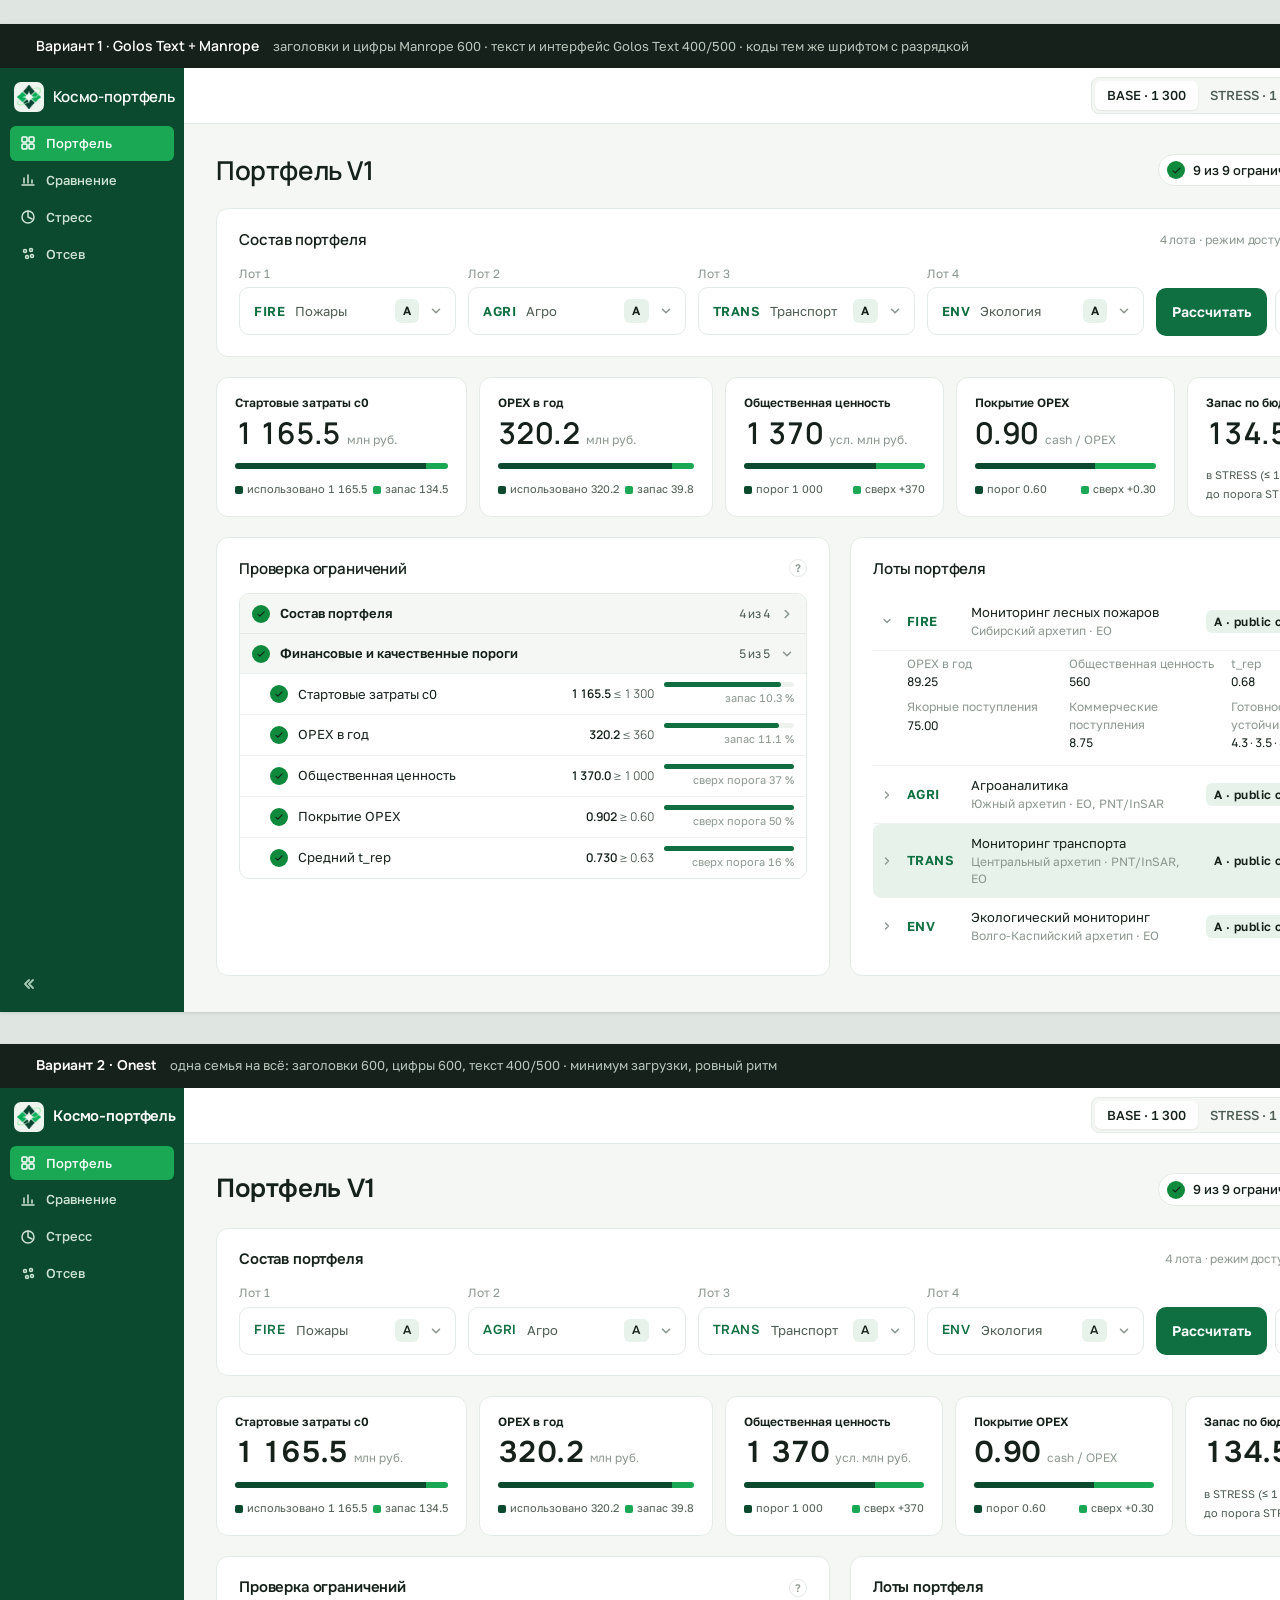
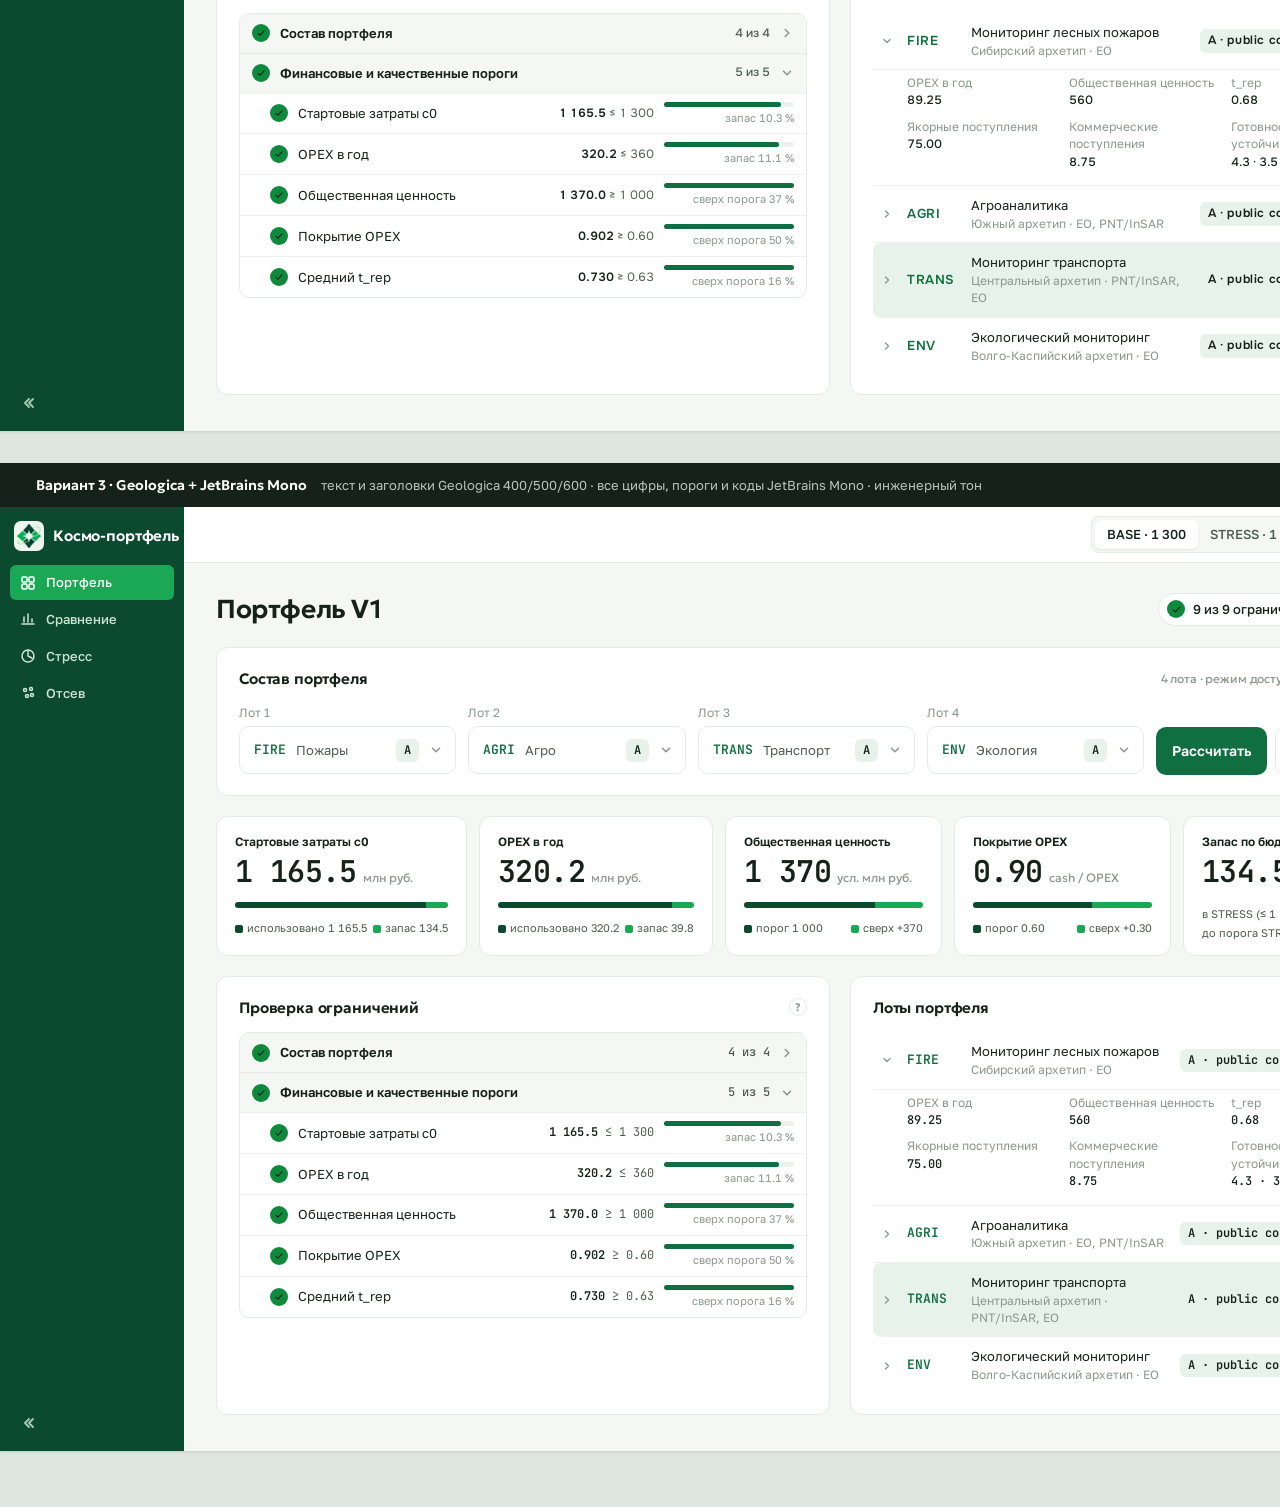
==== commit bae5e1b1: "Mockup: logo and name back in the left panel Brand block moves from the header into the sidebar (log" ====
--- a/docs/mockup/fonts.html
+++ b/docs/mockup/fonts.html
@@ -26,6 +26,9 @@
 .body{min-width:0;display:flex;flex-direction:column}
 /* sidebar: nav only */
 .side{background:#0b4a2e;color:#cfe3d5;display:flex;flex-direction:column;padding:12px 10px 10px}
+.side .brand{display:flex;align-items:center;gap:9px;padding:2px 4px 14px;color:#fff;font-family:var(--f-display);font-size:15px;font-weight:600;letter-spacing:-.01em;white-space:nowrap}
+.side .brand i{width:30px;height:30px;border-radius:7px;background:#eef4ee;display:grid;place-items:center;flex:none}
+.side .brand img{width:24px;height:24px;object-fit:contain}
 .nav{display:flex;flex-direction:column;gap:2px}
 .nav a{display:flex;align-items:center;gap:10px;padding:8px 10px;border-radius:6px;color:#cfe3d5;font-weight:500;font-size:13px;white-space:nowrap}
 .nav a.on{background:#1aa854;color:#fff}
@@ -33,13 +36,12 @@
 .collapse{margin-top:auto;width:36px;height:36px;display:grid;place-items:center;border-radius:6px;color:#a9cbb4;cursor:pointer}
 .collapse svg{width:16px;height:16px}
 .shell.collapsed .side{padding:12px 8px 10px;align-items:center}
-.shell.collapsed .nav a span{display:none}
+.shell.collapsed .side .brand{padding:2px 0 14px}
+.shell.collapsed .side .brand span,.shell.collapsed .nav a span{display:none}
 .shell.collapsed .nav a{width:40px;padding:10px 0;justify-content:center}
 .shell.collapsed .collapse svg{transform:scaleX(-1)}
 /* header */
-.hdr{height:56px;display:flex;align-items:center;justify-content:space-between;gap:16px;padding:0 32px;background:var(--surface);border-bottom:1px solid var(--rule)}
-.brand{display:flex;align-items:center;gap:10px;font-family:var(--f-display);font-size:17px;font-weight:600;letter-spacing:-.01em;white-space:nowrap}
-.brand img{width:28px;height:28px;object-fit:contain}
+.hdr{height:56px;display:flex;align-items:center;justify-content:flex-end;gap:16px;padding:0 32px;background:var(--surface);border-bottom:1px solid var(--rule)}
 .hright{display:flex;align-items:center;gap:16px}
 .segc{display:flex;background:var(--bg);border:1px solid var(--rule);border-radius:8px;padding:3px}
 .segc span{padding:5px 12px;border-radius:6px;font-size:13px;font-weight:500;color:var(--ink-2);font-variant-numeric:tabular-nums}
@@ -182,8 +184,9 @@
 </style>
 </head>
 <body>
-<section class="shell p-golos" id="screen-type-golos"><div class="spec"><b>Вариант 1 · Golos Text + Manrope</b><span>заголовки и цифры Manrope 600 · текст и интерфейс Golos Text 400/500 · коды тем же шрифтом с разрядкой</span></div><aside class="side"><nav class="nav"><a href="#" class="on"><svg viewBox="0 0 16 16" fill="none" stroke="currentColor" stroke-width="1.5" stroke-linecap="round" stroke-linejoin="round"><rect x="2" y="2" width="5" height="5" rx="1"></rect><rect x="9" y="2" width="5" height="5" rx="1"></rect><rect x="2" y="9" width="5" height="5" rx="1"></rect><rect x="9" y="9" width="5" height="5" rx="1"></rect></svg><span>Портфель</span></a><a href="#" class=""><svg viewBox="0 0 16 16" fill="none" stroke="currentColor" stroke-width="1.5" stroke-linecap="round" stroke-linejoin="round"><path d="M2 13h12M4 11V6M8 11V3M12 11V8"></path></svg><span>Сравнение</span></a><a href="#" class=""><svg viewBox="0 0 16 16" fill="none" stroke="currentColor" stroke-width="1.5" stroke-linecap="round" stroke-linejoin="round"><path d="M8 2v6l4 2"></path><circle cx="8" cy="8" r="6"></circle></svg><span>Стресс</span></a><a href="#" class=""><svg viewBox="0 0 16 16" fill="none" stroke="currentColor" stroke-width="1.5" stroke-linecap="round" stroke-linejoin="round"><circle cx="5" cy="5" r="1.5"></circle><circle cx="11" cy="4" r="1.5"></circle><circle cx="7" cy="11" r="1.5"></circle><circle cx="12" cy="10" r="1.5"></circle></svg><span>Отсев</span></a></nav>
-<div class="collapse" title="Свернуть панель"><svg viewBox="0 0 16 16" fill="none" stroke="currentColor" stroke-width="1.8" stroke-linecap="round" stroke-linejoin="round" stroke-width="1.6"><path d="M9 4L5 8l4 4M13 4L9 8l4 4"></path></svg></div></aside><div class="body"><header class="hdr"><div class="brand"><img src="[data-uri]" alt="">Космо-портфель</div><div class="hright"><div class="segc"><span class="on">BASE · 1 300</span><span class="">STRESS · 1 180</span></div><span class="ver">данные v1.1</span></div></header><main class="main">
+<section class="shell p-golos" id="screen-type-golos"><div class="spec"><b>Вариант 1 · Golos Text + Manrope</b><span>заголовки и цифры Manrope 600 · текст и интерфейс Golos Text 400/500 · коды тем же шрифтом с разрядкой</span></div><aside class="side"><div class="brand"><i><img src="[data-uri]" alt=""></i><span>Космо-портфель</span></div>
+<nav class="nav"><a href="#" class="on"><svg viewBox="0 0 16 16" fill="none" stroke="currentColor" stroke-width="1.5" stroke-linecap="round" stroke-linejoin="round"><rect x="2" y="2" width="5" height="5" rx="1"></rect><rect x="9" y="2" width="5" height="5" rx="1"></rect><rect x="2" y="9" width="5" height="5" rx="1"></rect><rect x="9" y="9" width="5" height="5" rx="1"></rect></svg><span>Портфель</span></a><a href="#" class=""><svg viewBox="0 0 16 16" fill="none" stroke="currentColor" stroke-width="1.5" stroke-linecap="round" stroke-linejoin="round"><path d="M2 13h12M4 11V6M8 11V3M12 11V8"></path></svg><span>Сравнение</span></a><a href="#" class=""><svg viewBox="0 0 16 16" fill="none" stroke="currentColor" stroke-width="1.5" stroke-linecap="round" stroke-linejoin="round"><path d="M8 2v6l4 2"></path><circle cx="8" cy="8" r="6"></circle></svg><span>Стресс</span></a><a href="#" class=""><svg viewBox="0 0 16 16" fill="none" stroke="currentColor" stroke-width="1.5" stroke-linecap="round" stroke-linejoin="round"><circle cx="5" cy="5" r="1.5"></circle><circle cx="11" cy="4" r="1.5"></circle><circle cx="7" cy="11" r="1.5"></circle><circle cx="12" cy="10" r="1.5"></circle></svg><span>Отсев</span></a></nav>
+<div class="collapse" title="Свернуть панель"><svg viewBox="0 0 16 16" fill="none" stroke="currentColor" stroke-width="1.8" stroke-linecap="round" stroke-linejoin="round" stroke-width="1.6"><path d="M9 4L5 8l4 4M13 4L9 8l4 4"></path></svg></div></aside><div class="body"><header class="hdr"><div class="hright"><div class="segc"><span class="on">BASE · 1 300</span><span class="">STRESS · 1 180</span></div><span class="ver">данные v1.1</span></div></header><main class="main">
 <div class="top"><h1>Портфель V1</h1><div class="pill"><span class="dot"><svg viewBox="0 0 16 16" fill="none" stroke="currentColor" stroke-width="1.8" stroke-linecap="round" stroke-linejoin="round" stroke="#fff" stroke-width="2.4"><path d="M3 8.5l3.2 3L13 4.5"></path></svg></span>9 из 9 ограничений выполнены</div></div>
 <div class="card"><h2>Состав портфеля<span class="u">4 лота · режим доступа у каждого</span><span class="help"><i>?</i><div class="pop">Четыре лота из восьми, у каждого режим доступа A, B или C. Режим меняет c0, OPEX, ценность и поступления через коэффициенты <b>access_modes.csv</b>; A — единственный режим с public core. Портфель и режимы меняются здесь, без правки кода; «Рассчитать» пересчитывает через канонический <b>case_core.py</b>, «Сохранить» кладёт вариант в сравнение.</div></span></h2>
 <div class="composer">
@@ -223,8 +226,9 @@
 </div>
 </div>
 </main></div></section>
-<section class="shell p-onest" id="screen-type-onest"><div class="spec"><b>Вариант 2 · Onest</b><span>одна семья на всё: заголовки 600, цифры 600, текст 400/500 · минимум загрузки, ровный ритм</span></div><aside class="side"><nav class="nav"><a href="#" class="on"><svg viewBox="0 0 16 16" fill="none" stroke="currentColor" stroke-width="1.5" stroke-linecap="round" stroke-linejoin="round"><rect x="2" y="2" width="5" height="5" rx="1"></rect><rect x="9" y="2" width="5" height="5" rx="1"></rect><rect x="2" y="9" width="5" height="5" rx="1"></rect><rect x="9" y="9" width="5" height="5" rx="1"></rect></svg><span>Портфель</span></a><a href="#" class=""><svg viewBox="0 0 16 16" fill="none" stroke="currentColor" stroke-width="1.5" stroke-linecap="round" stroke-linejoin="round"><path d="M2 13h12M4 11V6M8 11V3M12 11V8"></path></svg><span>Сравнение</span></a><a href="#" class=""><svg viewBox="0 0 16 16" fill="none" stroke="currentColor" stroke-width="1.5" stroke-linecap="round" stroke-linejoin="round"><path d="M8 2v6l4 2"></path><circle cx="8" cy="8" r="6"></circle></svg><span>Стресс</span></a><a href="#" class=""><svg viewBox="0 0 16 16" fill="none" stroke="currentColor" stroke-width="1.5" stroke-linecap="round" stroke-linejoin="round"><circle cx="5" cy="5" r="1.5"></circle><circle cx="11" cy="4" r="1.5"></circle><circle cx="7" cy="11" r="1.5"></circle><circle cx="12" cy="10" r="1.5"></circle></svg><span>Отсев</span></a></nav>
-<div class="collapse" title="Свернуть панель"><svg viewBox="0 0 16 16" fill="none" stroke="currentColor" stroke-width="1.8" stroke-linecap="round" stroke-linejoin="round" stroke-width="1.6"><path d="M9 4L5 8l4 4M13 4L9 8l4 4"></path></svg></div></aside><div class="body"><header class="hdr"><div class="brand"><img src="[data-uri]" alt="">Космо-портфель</div><div class="hright"><div class="segc"><span class="on">BASE · 1 300</span><span class="">STRESS · 1 180</span></div><span class="ver">данные v1.1</span></div></header><main class="main">
+<section class="shell p-onest" id="screen-type-onest"><div class="spec"><b>Вариант 2 · Onest</b><span>одна семья на всё: заголовки 600, цифры 600, текст 400/500 · минимум загрузки, ровный ритм</span></div><aside class="side"><div class="brand"><i><img src="[data-uri]" alt=""></i><span>Космо-портфель</span></div>
+<nav class="nav"><a href="#" class="on"><svg viewBox="0 0 16 16" fill="none" stroke="currentColor" stroke-width="1.5" stroke-linecap="round" stroke-linejoin="round"><rect x="2" y="2" width="5" height="5" rx="1"></rect><rect x="9" y="2" width="5" height="5" rx="1"></rect><rect x="2" y="9" width="5" height="5" rx="1"></rect><rect x="9" y="9" width="5" height="5" rx="1"></rect></svg><span>Портфель</span></a><a href="#" class=""><svg viewBox="0 0 16 16" fill="none" stroke="currentColor" stroke-width="1.5" stroke-linecap="round" stroke-linejoin="round"><path d="M2 13h12M4 11V6M8 11V3M12 11V8"></path></svg><span>Сравнение</span></a><a href="#" class=""><svg viewBox="0 0 16 16" fill="none" stroke="currentColor" stroke-width="1.5" stroke-linecap="round" stroke-linejoin="round"><path d="M8 2v6l4 2"></path><circle cx="8" cy="8" r="6"></circle></svg><span>Стресс</span></a><a href="#" class=""><svg viewBox="0 0 16 16" fill="none" stroke="currentColor" stroke-width="1.5" stroke-linecap="round" stroke-linejoin="round"><circle cx="5" cy="5" r="1.5"></circle><circle cx="11" cy="4" r="1.5"></circle><circle cx="7" cy="11" r="1.5"></circle><circle cx="12" cy="10" r="1.5"></circle></svg><span>Отсев</span></a></nav>
+<div class="collapse" title="Свернуть панель"><svg viewBox="0 0 16 16" fill="none" stroke="currentColor" stroke-width="1.8" stroke-linecap="round" stroke-linejoin="round" stroke-width="1.6"><path d="M9 4L5 8l4 4M13 4L9 8l4 4"></path></svg></div></aside><div class="body"><header class="hdr"><div class="hright"><div class="segc"><span class="on">BASE · 1 300</span><span class="">STRESS · 1 180</span></div><span class="ver">данные v1.1</span></div></header><main class="main">
 <div class="top"><h1>Портфель V1</h1><div class="pill"><span class="dot"><svg viewBox="0 0 16 16" fill="none" stroke="currentColor" stroke-width="1.8" stroke-linecap="round" stroke-linejoin="round" stroke="#fff" stroke-width="2.4"><path d="M3 8.5l3.2 3L13 4.5"></path></svg></span>9 из 9 ограничений выполнены</div></div>
 <div class="card"><h2>Состав портфеля<span class="u">4 лота · режим доступа у каждого</span><span class="help"><i>?</i><div class="pop">Четыре лота из восьми, у каждого режим доступа A, B или C. Режим меняет c0, OPEX, ценность и поступления через коэффициенты <b>access_modes.csv</b>; A — единственный режим с public core. Портфель и режимы меняются здесь, без правки кода; «Рассчитать» пересчитывает через канонический <b>case_core.py</b>, «Сохранить» кладёт вариант в сравнение.</div></span></h2>
 <div class="composer">
@@ -264,8 +268,9 @@
 </div>
 </div>
 </main></div></section>
-<section class="shell p-geologica" id="screen-type-geologica"><div class="spec"><b>Вариант 3 · Geologica + JetBrains Mono</b><span>текст и заголовки Geologica 400/500/600 · все цифры, пороги и коды JetBrains Mono · инженерный тон</span></div><aside class="side"><nav class="nav"><a href="#" class="on"><svg viewBox="0 0 16 16" fill="none" stroke="currentColor" stroke-width="1.5" stroke-linecap="round" stroke-linejoin="round"><rect x="2" y="2" width="5" height="5" rx="1"></rect><rect x="9" y="2" width="5" height="5" rx="1"></rect><rect x="2" y="9" width="5" height="5" rx="1"></rect><rect x="9" y="9" width="5" height="5" rx="1"></rect></svg><span>Портфель</span></a><a href="#" class=""><svg viewBox="0 0 16 16" fill="none" stroke="currentColor" stroke-width="1.5" stroke-linecap="round" stroke-linejoin="round"><path d="M2 13h12M4 11V6M8 11V3M12 11V8"></path></svg><span>Сравнение</span></a><a href="#" class=""><svg viewBox="0 0 16 16" fill="none" stroke="currentColor" stroke-width="1.5" stroke-linecap="round" stroke-linejoin="round"><path d="M8 2v6l4 2"></path><circle cx="8" cy="8" r="6"></circle></svg><span>Стресс</span></a><a href="#" class=""><svg viewBox="0 0 16 16" fill="none" stroke="currentColor" stroke-width="1.5" stroke-linecap="round" stroke-linejoin="round"><circle cx="5" cy="5" r="1.5"></circle><circle cx="11" cy="4" r="1.5"></circle><circle cx="7" cy="11" r="1.5"></circle><circle cx="12" cy="10" r="1.5"></circle></svg><span>Отсев</span></a></nav>
-<div class="collapse" title="Свернуть панель"><svg viewBox="0 0 16 16" fill="none" stroke="currentColor" stroke-width="1.8" stroke-linecap="round" stroke-linejoin="round" stroke-width="1.6"><path d="M9 4L5 8l4 4M13 4L9 8l4 4"></path></svg></div></aside><div class="body"><header class="hdr"><div class="brand"><img src="[data-uri]" alt="">Космо-портфель</div><div class="hright"><div class="segc"><span class="on">BASE · 1 300</span><span class="">STRESS · 1 180</span></div><span class="ver">данные v1.1</span></div></header><main class="main">
+<section class="shell p-geologica" id="screen-type-geologica"><div class="spec"><b>Вариант 3 · Geologica + JetBrains Mono</b><span>текст и заголовки Geologica 400/500/600 · все цифры, пороги и коды JetBrains Mono · инженерный тон</span></div><aside class="side"><div class="brand"><i><img src="[data-uri]" alt=""></i><span>Космо-портфель</span></div>
+<nav class="nav"><a href="#" class="on"><svg viewBox="0 0 16 16" fill="none" stroke="currentColor" stroke-width="1.5" stroke-linecap="round" stroke-linejoin="round"><rect x="2" y="2" width="5" height="5" rx="1"></rect><rect x="9" y="2" width="5" height="5" rx="1"></rect><rect x="2" y="9" width="5" height="5" rx="1"></rect><rect x="9" y="9" width="5" height="5" rx="1"></rect></svg><span>Портфель</span></a><a href="#" class=""><svg viewBox="0 0 16 16" fill="none" stroke="currentColor" stroke-width="1.5" stroke-linecap="round" stroke-linejoin="round"><path d="M2 13h12M4 11V6M8 11V3M12 11V8"></path></svg><span>Сравнение</span></a><a href="#" class=""><svg viewBox="0 0 16 16" fill="none" stroke="currentColor" stroke-width="1.5" stroke-linecap="round" stroke-linejoin="round"><path d="M8 2v6l4 2"></path><circle cx="8" cy="8" r="6"></circle></svg><span>Стресс</span></a><a href="#" class=""><svg viewBox="0 0 16 16" fill="none" stroke="currentColor" stroke-width="1.5" stroke-linecap="round" stroke-linejoin="round"><circle cx="5" cy="5" r="1.5"></circle><circle cx="11" cy="4" r="1.5"></circle><circle cx="7" cy="11" r="1.5"></circle><circle cx="12" cy="10" r="1.5"></circle></svg><span>Отсев</span></a></nav>
+<div class="collapse" title="Свернуть панель"><svg viewBox="0 0 16 16" fill="none" stroke="currentColor" stroke-width="1.8" stroke-linecap="round" stroke-linejoin="round" stroke-width="1.6"><path d="M9 4L5 8l4 4M13 4L9 8l4 4"></path></svg></div></aside><div class="body"><header class="hdr"><div class="hright"><div class="segc"><span class="on">BASE · 1 300</span><span class="">STRESS · 1 180</span></div><span class="ver">данные v1.1</span></div></header><main class="main">
 <div class="top"><h1>Портфель V1</h1><div class="pill"><span class="dot"><svg viewBox="0 0 16 16" fill="none" stroke="currentColor" stroke-width="1.8" stroke-linecap="round" stroke-linejoin="round" stroke="#fff" stroke-width="2.4"><path d="M3 8.5l3.2 3L13 4.5"></path></svg></span>9 из 9 ограничений выполнены</div></div>
 <div class="card"><h2>Состав портфеля<span class="u">4 лота · режим доступа у каждого</span><span class="help"><i>?</i><div class="pop">Четыре лота из восьми, у каждого режим доступа A, B или C. Режим меняет c0, OPEX, ценность и поступления через коэффициенты <b>access_modes.csv</b>; A — единственный режим с public core. Портфель и режимы меняются здесь, без правки кода; «Рассчитать» пересчитывает через канонический <b>case_core.py</b>, «Сохранить» кладёт вариант в сравнение.</div></span></h2>
 <div class="composer">
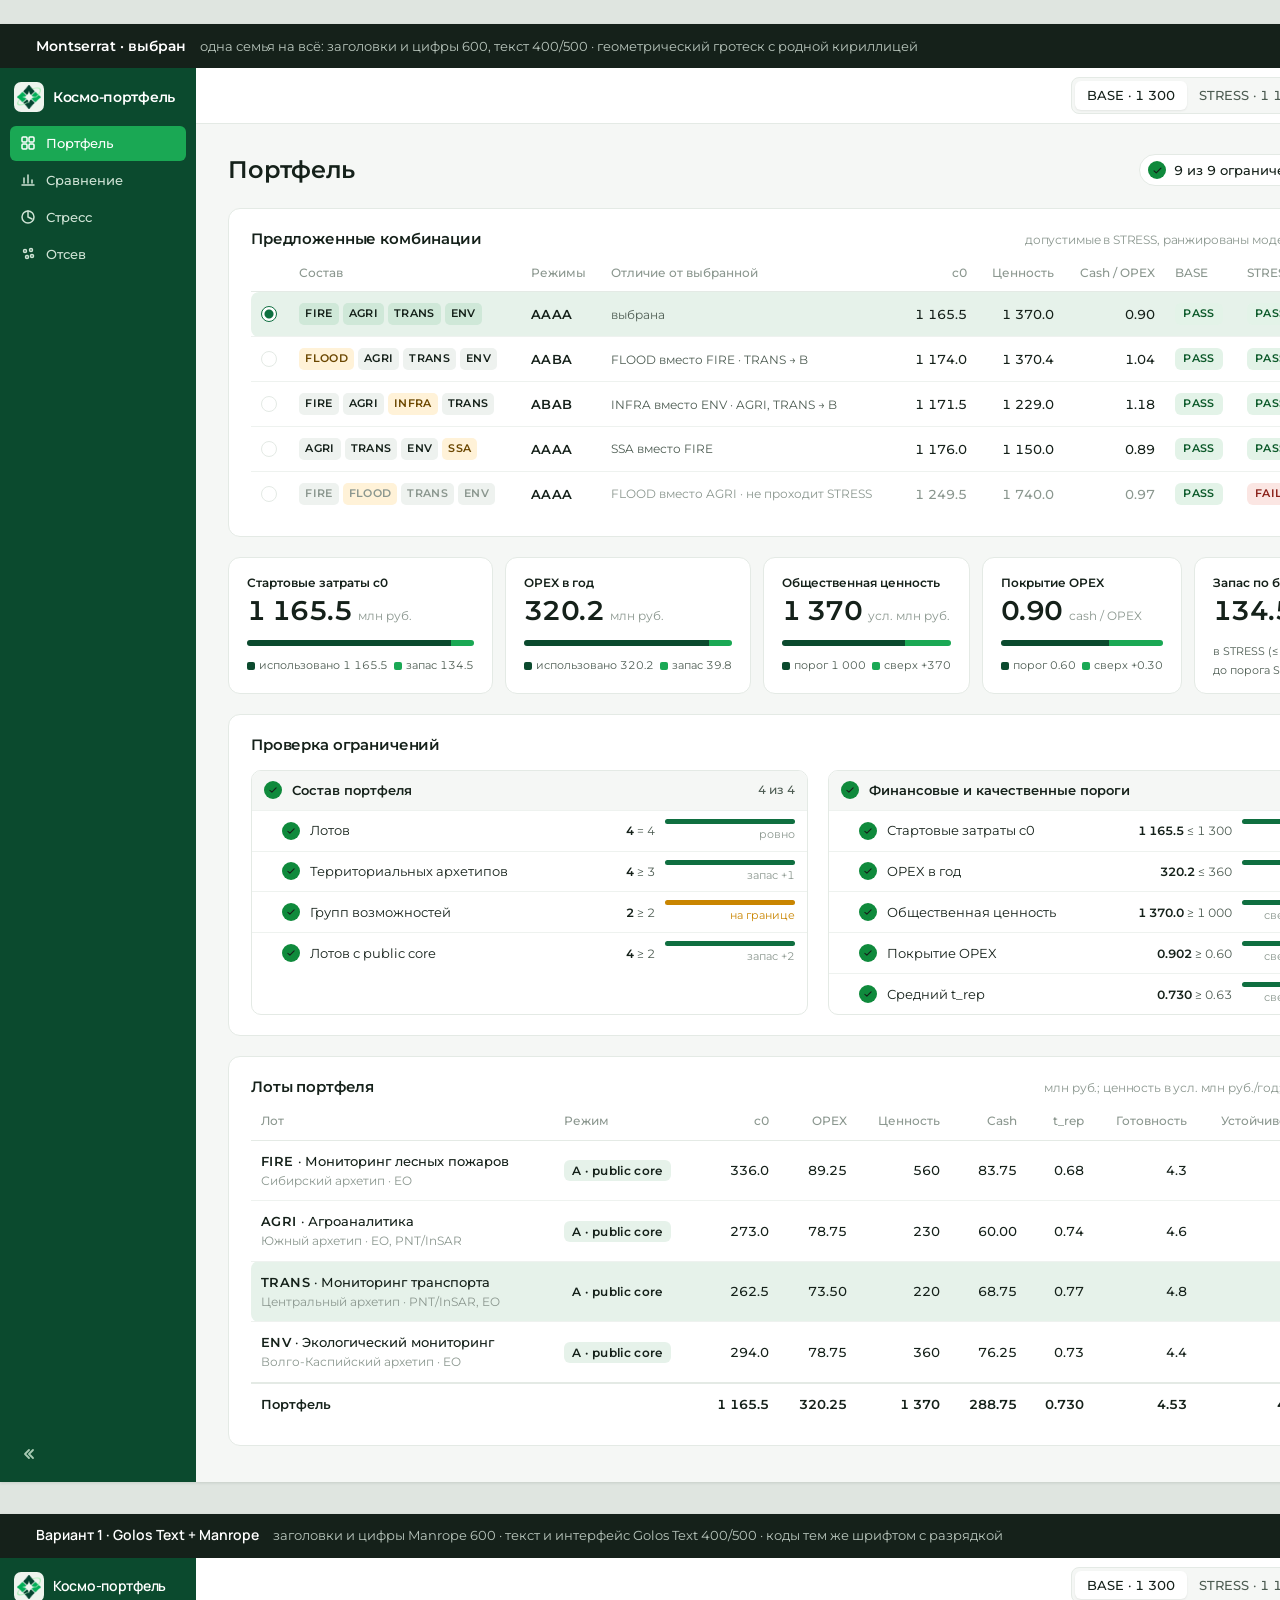
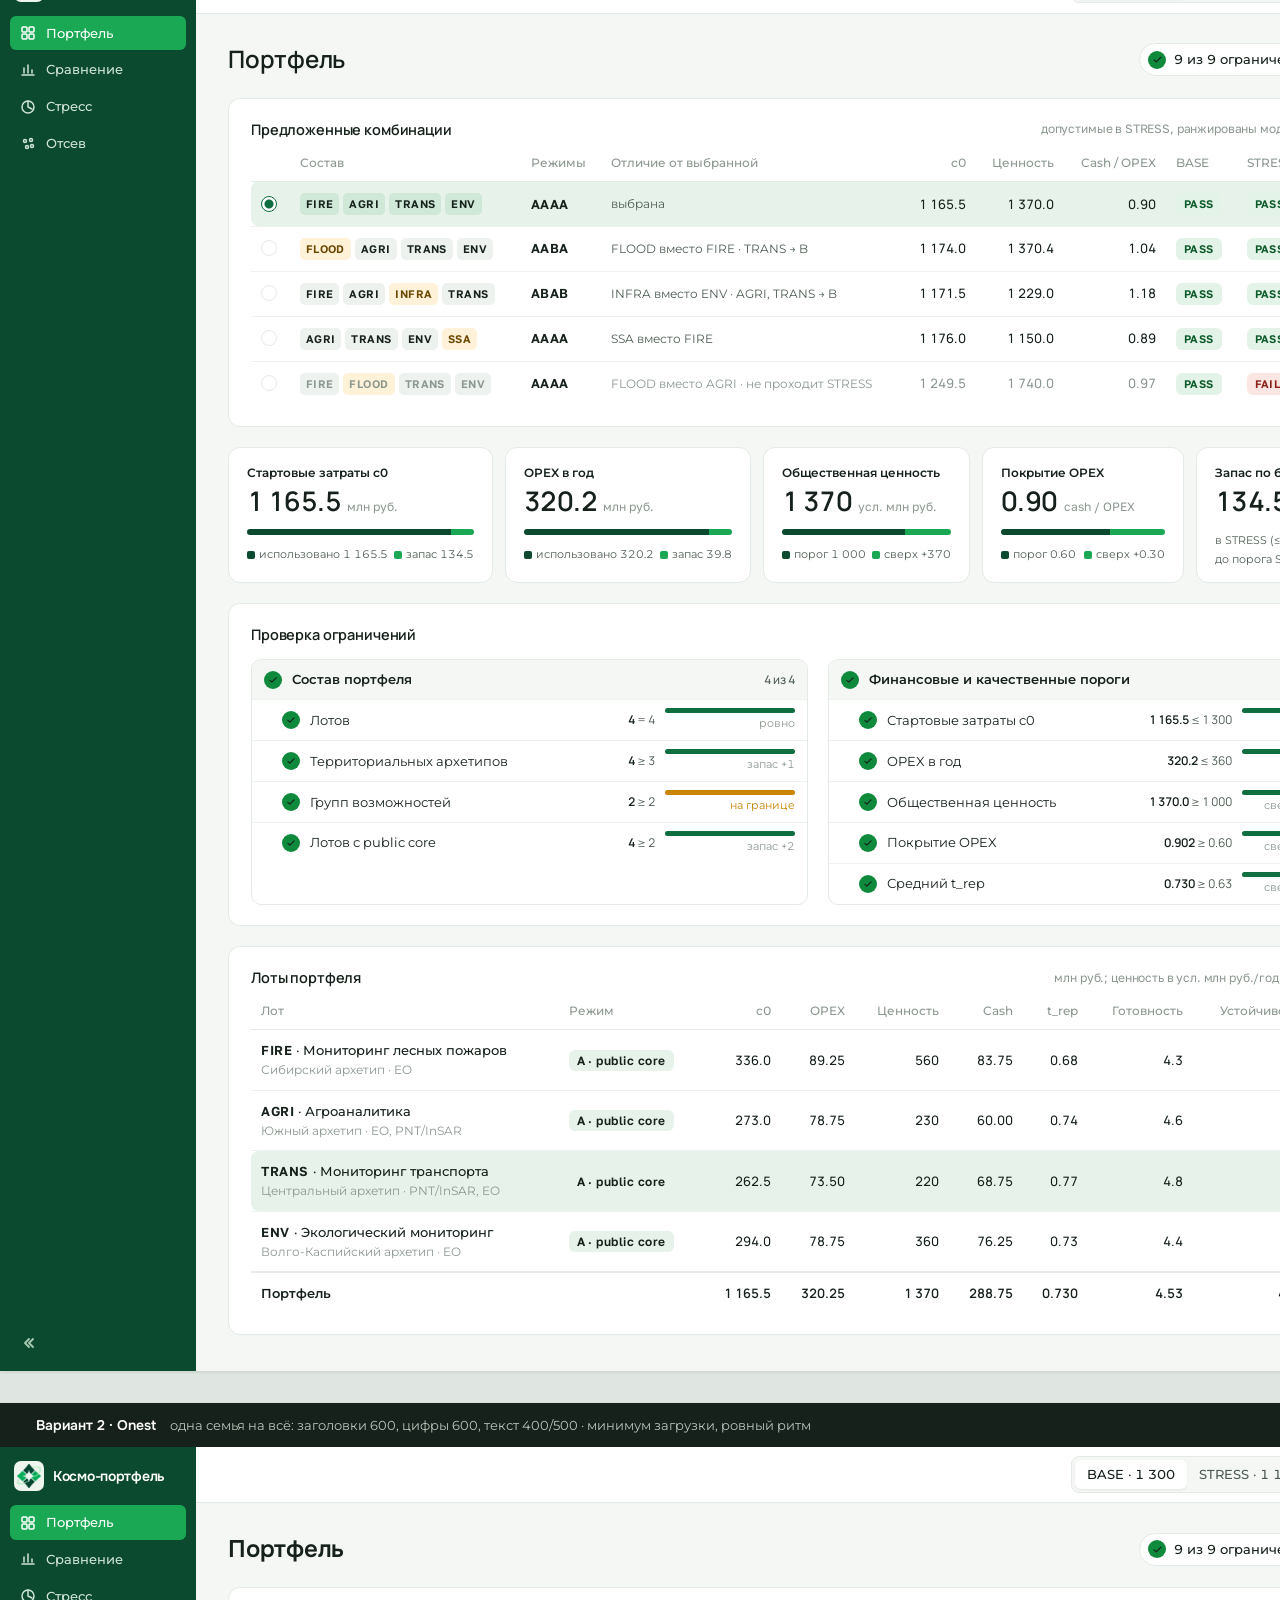
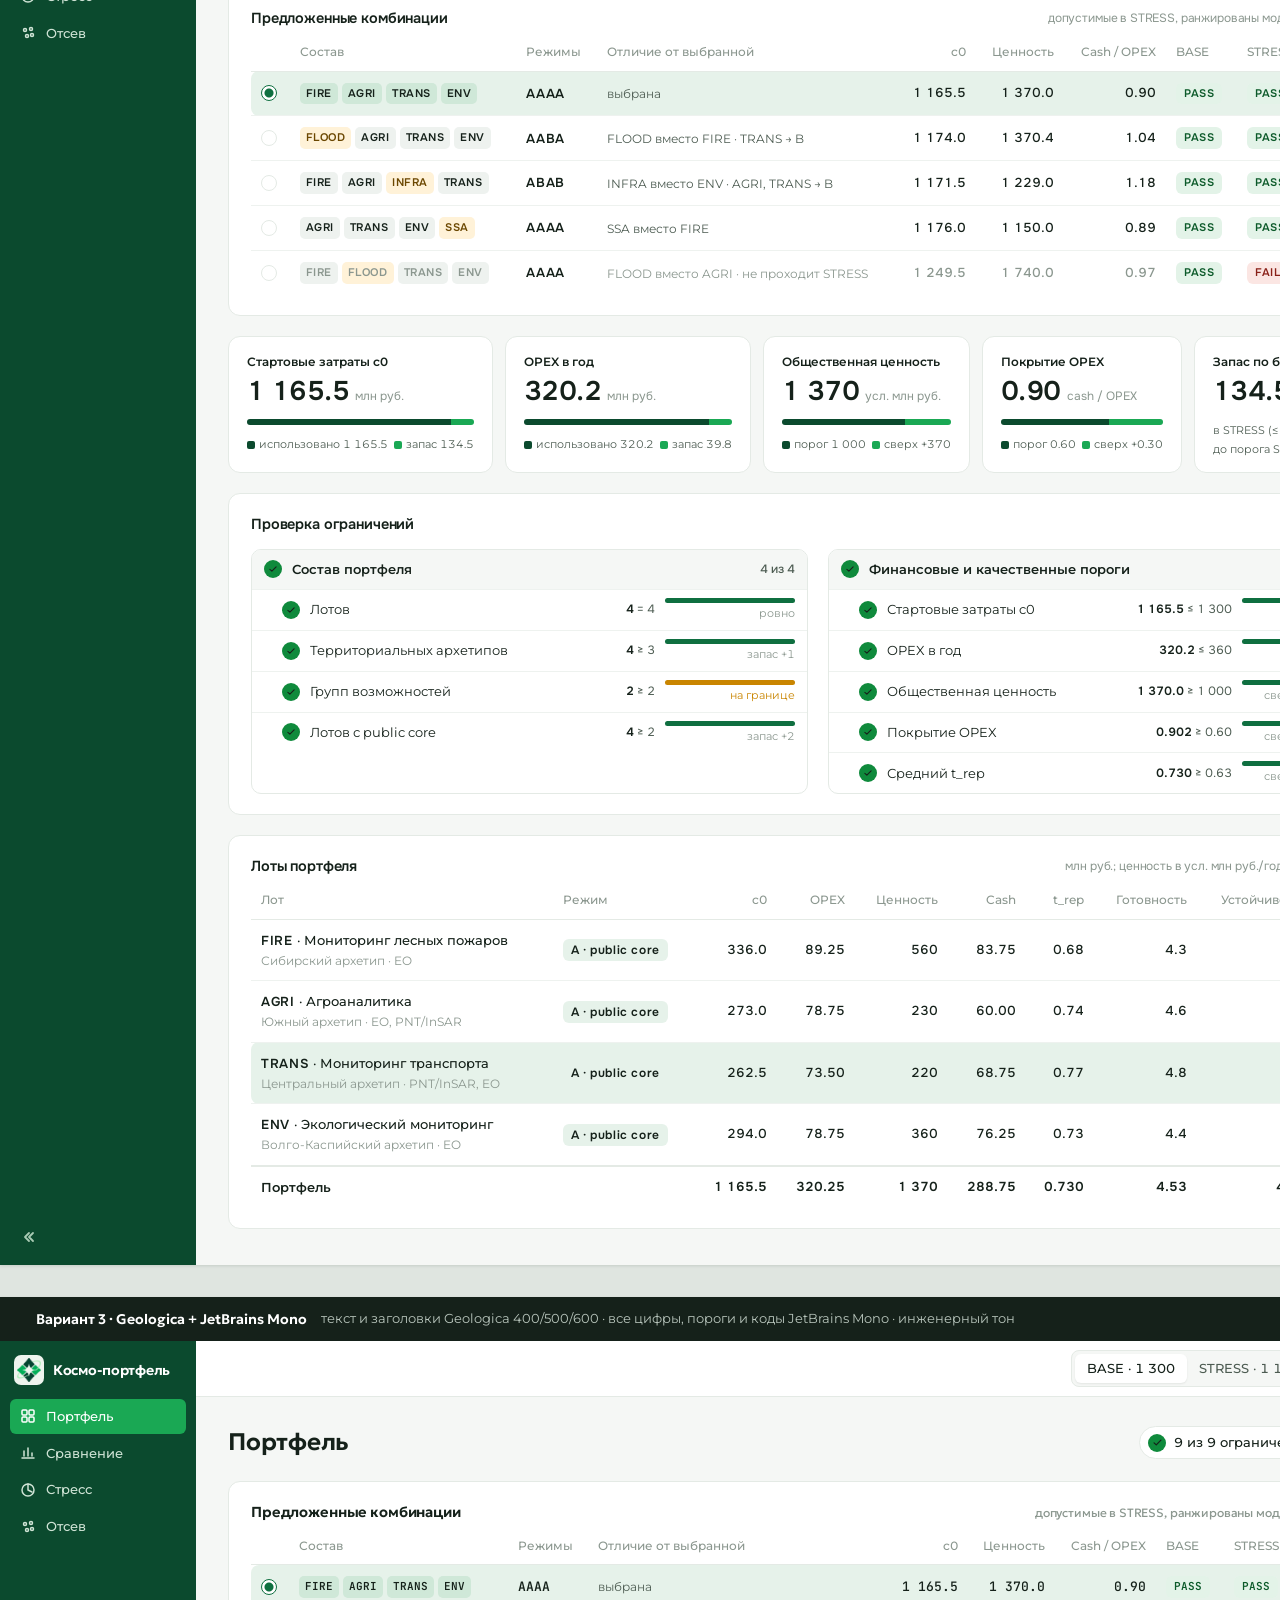
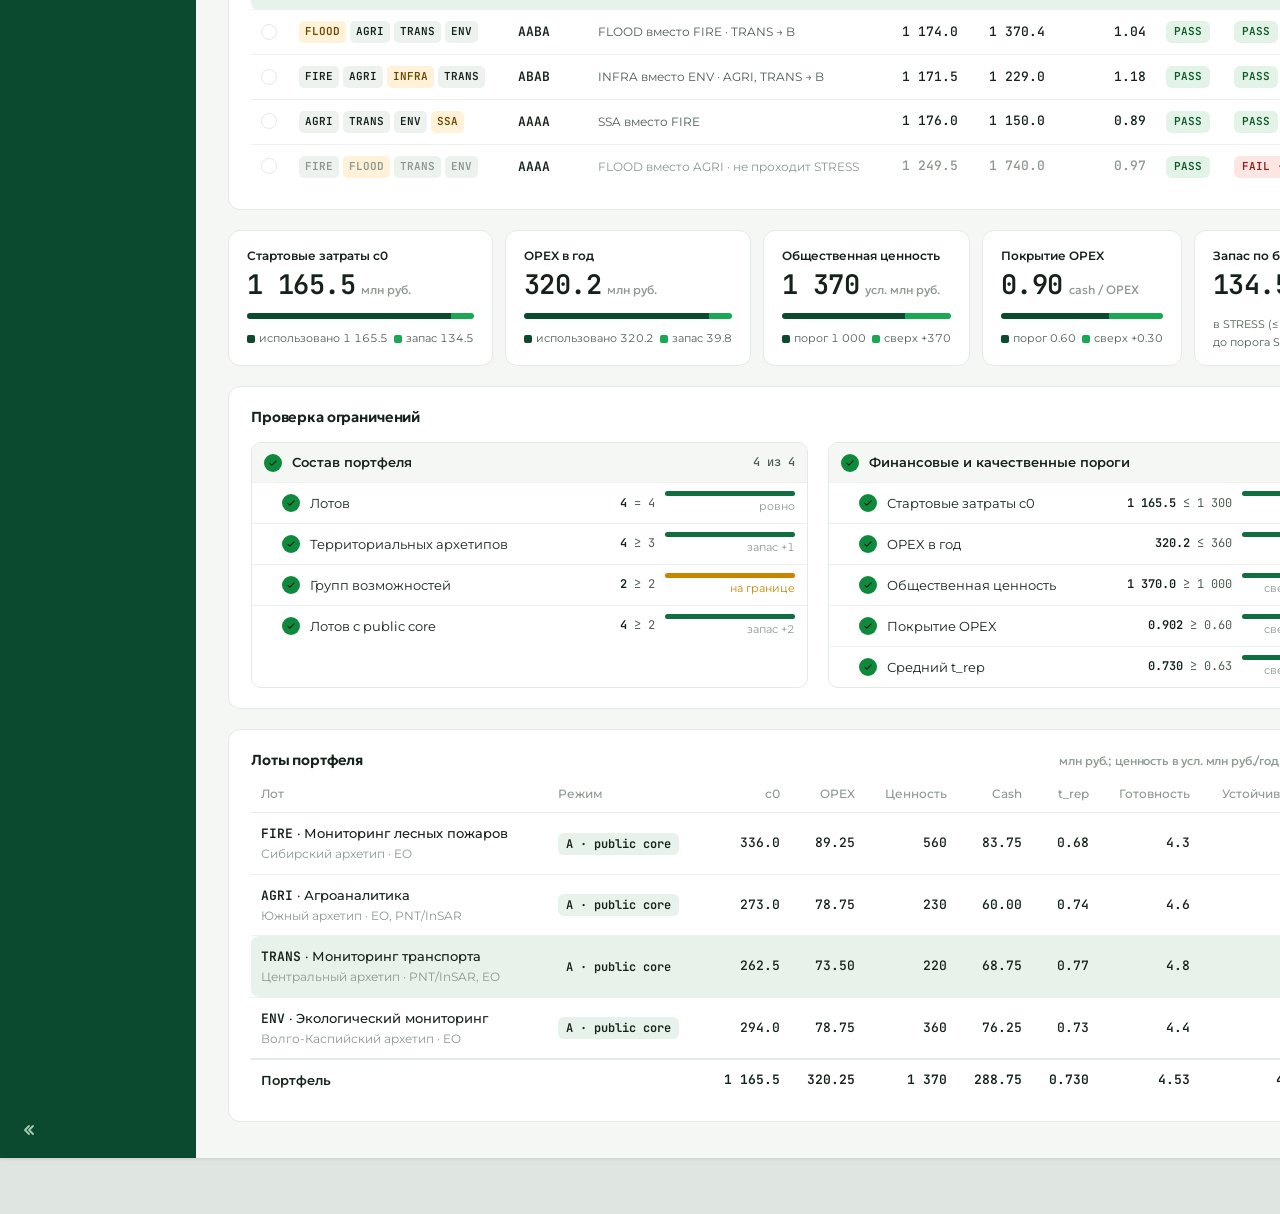
==== commit d5be02b3: "Mockup: suggested combinations, no version labels, lots table, Montserrat The tool now proposes whol" ====
--- a/docs/mockup/fonts.html
+++ b/docs/mockup/fonts.html
@@ -4,6 +4,7 @@
 <meta charset="utf-8">
 <meta name="viewport" content="width=device-width,initial-scale=1">
 <title>Космо-портфель · варианты шрифтов</title>
+<link rel="stylesheet" href="https://fonts.googleapis.com/css2?family=Montserrat:wght@400;500;600;700&display=swap">
 <link rel="stylesheet" href="https://fonts.googleapis.com/css2?family=Golos+Text:wght@400;500;600&family=Manrope:wght@500;600;700&display=swap">
 <link rel="stylesheet" href="https://fonts.googleapis.com/css2?family=Onest:wght@400;500;600;700&display=swap">
 <link rel="stylesheet" href="https://fonts.googleapis.com/css2?family=Geologica:wght@400;500;600&family=JetBrains+Mono:wght@400;500;600&display=swap">
@@ -13,20 +14,20 @@
   --brand:#0f6f40;--brand-soft:#e6f2ea;--accent:#1aa854;
   --good:#0f8a3c;--good-soft:#e3f3e8;--crit:#c53a2f;--crit-soft:#fbe6e3;--warn:#c98500;--warn-soft:#fff2d8;
   --s1:#1e7c40;--s2:#d9861a;
-  --f-ui:"Golos Text","Segoe UI",Arial,sans-serif;
-  --f-display:"Manrope","Golos Text","Segoe UI",Arial,sans-serif;
-  --f-num:"Manrope","Golos Text","Segoe UI",Arial,sans-serif;
-  --f-code:"Golos Text","Segoe UI",Arial,sans-serif;
-  --code-tracking:.04em;}
+  --f-ui:"Montserrat","Segoe UI",Arial,sans-serif;
+  --f-display:"Montserrat","Segoe UI",Arial,sans-serif;
+  --f-num:"Montserrat","Segoe UI",Arial,sans-serif;
+  --f-code:"Montserrat","Segoe UI",Arial,sans-serif;
+  --code-tracking:.03em;}
 *{box-sizing:border-box}
-html,body{margin:0;background:var(--bg);color:var(--ink);font-family:var(--f-ui);font-size:14px;line-height:1.45}
+html,body{margin:0;background:var(--bg);color:var(--ink);font-family:var(--f-ui);font-size:13px;line-height:1.45}
 a{color:var(--brand);text-decoration:none}a:hover{color:#0b4a2e}
-.shell{width:1440px;background:var(--bg);display:grid;grid-template-columns:184px 1fr}
+.shell{width:1440px;background:var(--bg);display:grid;grid-template-columns:196px 1fr}
 .shell.collapsed{grid-template-columns:56px 1fr}
 .body{min-width:0;display:flex;flex-direction:column}
 /* sidebar: nav only */
 .side{background:#0b4a2e;color:#cfe3d5;display:flex;flex-direction:column;padding:12px 10px 10px}
-.side .brand{display:flex;align-items:center;gap:9px;padding:2px 4px 14px;color:#fff;font-family:var(--f-display);font-size:15px;font-weight:600;letter-spacing:-.01em;white-space:nowrap}
+.side .brand{display:flex;align-items:center;gap:9px;padding:2px 4px 14px;color:#fff;font-family:var(--f-display);font-size:14px;font-weight:600;letter-spacing:-.02em;white-space:nowrap}
 .side .brand i{width:30px;height:30px;border-radius:7px;background:#eef4ee;display:grid;place-items:center;flex:none}
 .side .brand img{width:24px;height:24px;object-fit:contain}
 .nav{display:flex;flex-direction:column;gap:2px}
@@ -50,13 +51,13 @@
 /* page */
 .main{padding:28px 32px 36px;display:flex;flex-direction:column;gap:20px}
 .top{display:flex;align-items:center;justify-content:space-between;gap:16px;min-height:36px}
-h1{font-family:var(--f-display);font-size:26px;font-weight:600;letter-spacing:-.015em;margin:0;line-height:1.1}
+h1{font-family:var(--f-display);font-size:24px;font-weight:600;letter-spacing:-.01em;margin:0;line-height:1.1}
 .pill{display:inline-flex;align-items:center;gap:8px;font-weight:500;font-size:13px;padding:6px 12px 6px 8px;border-radius:999px;background:var(--surface);border:1px solid var(--rule);color:var(--ink);font-variant-numeric:tabular-nums}
 .pill .dot{width:18px;height:18px;border-radius:50%;display:grid;place-items:center;background:var(--good)}
 .pill.bad .dot{background:var(--crit)}.pill.warn .dot{background:var(--warn)}
 .pill .dot svg{width:11px;height:11px}
 .card{background:var(--surface);border:1px solid var(--rule);border-radius:12px;padding:20px 22px}
-.card h2{font-family:var(--f-display);font-size:15px;font-weight:600;letter-spacing:-.01em;margin:0 0 14px;display:flex;align-items:center;gap:10px}
+.card h2{font-family:var(--f-display);font-size:14.5px;font-weight:600;letter-spacing:-.01em;margin:0 0 14px;display:flex;align-items:center;gap:10px}
 .card h2 .u{font-family:var(--f-ui);font-size:12px;font-weight:400;color:var(--muted);margin-left:auto}
 .card h2 .help{margin-left:auto}.card h2 .u+.help{margin-left:0}
 /* help button + popover */
@@ -89,7 +90,7 @@
 .seglbl{display:flex;justify-content:space-between;gap:6px;font-size:11px;color:var(--ink-2);margin-top:6px;white-space:nowrap;font-variant-numeric:tabular-nums}
 .seglbl .sw{width:8px;height:8px;border-radius:2px;margin-right:4px}
 .seglbl.col{flex-direction:column;align-items:flex-start;gap:3px;margin-top:12px}
-.tile .tv{font-family:var(--f-num);font-size:30px;font-weight:600;letter-spacing:-.02em;line-height:1.05;font-variant-numeric:tabular-nums}
+.tile .tv{font-family:var(--f-num);font-size:27px;font-weight:600;letter-spacing:-.02em;line-height:1.05;font-variant-numeric:tabular-nums}
 .tile .tv small{font-family:var(--f-ui);font-size:12px;font-weight:400;color:var(--muted);margin-left:6px;letter-spacing:0;white-space:nowrap}
 .bar{position:relative;height:4px;border-radius:2px;background:var(--rule-2);margin-top:6px}
 .bar i{position:absolute;left:0;top:0;height:100%;border-radius:2px;background:var(--brand)}
@@ -142,6 +143,7 @@
 /* charts */
 svg text{font-family:var(--f-ui);font-size:11px;fill:var(--ink-2)}
 svg text.n{font-family:var(--f-num);font-variant-numeric:tabular-nums;font-weight:500}
+svg text.xl,svg .xl text{font-size:9.5px;letter-spacing:.02em;fill:var(--ink-2)}
 svg .grid{stroke:var(--rule-2);stroke-width:1}svg .axis{stroke:var(--rule);stroke-width:1}
 .legend{display:flex;gap:16px;font-size:12px;color:var(--ink-2);margin-top:8px}
 .legend i{display:inline-block;width:10px;height:10px;border-radius:3px;margin-right:6px;vertical-align:-1px}
@@ -176,26 +178,45 @@
 .spec b{font-family:var(--f-display);font-weight:600;font-size:14px}
 .spec span{color:#b9c6bd}
 
+/* suggested combinations */
+.radio{display:inline-block;width:16px;height:16px;border-radius:50%;border:1.5px solid var(--rule);background:var(--surface);vertical-align:-3px}
+.radio.on{border-color:var(--brand);background:radial-gradient(circle,var(--brand) 0 4px,var(--surface) 5px)}
+.lots{display:inline-flex;gap:4px}
+.lot{font-family:var(--f-code);letter-spacing:var(--code-tracking);font-size:11px;font-weight:600;color:var(--ink);background:var(--rule-2);padding:3px 6px;border-radius:5px;white-space:nowrap}
+tr.hl .lot{background:#cfe8d8}
+.lot.swap{background:var(--warn-soft);color:#6b4700}
+td.why{color:var(--ink-2);font-size:12px}
+tr.dim td{color:var(--muted)}tr.dim .lot{color:var(--muted)}
+/* constraint groups side by side */
+.jobs2{display:grid;grid-template-columns:1fr 1fr;gap:20px}
+.mbar i.thin{background:var(--warn)}.mtxt.thin{color:var(--warn)}
+/* lots table */
+tr.total td{border-top:2px solid var(--rule);border-bottom:0;font-weight:600;color:var(--ink)}
+td .name{font-weight:500}td .sub{color:var(--muted);font-size:11.5px;margin-top:2px}
+
 body{background:#dfe5e0;padding:24px 0}
 .shell{margin:0 auto 32px;box-shadow:0 1px 3px rgba(21,33,26,.12)}
 
+.p-golos{--f-ui:"Golos Text","Segoe UI",Arial,sans-serif;--f-display:"Manrope","Golos Text","Segoe UI",Arial,sans-serif;--f-num:"Manrope","Golos Text","Segoe UI",Arial,sans-serif;--f-code:"Golos Text","Segoe UI",Arial,sans-serif;--code-tracking:.04em;}
 .p-onest{--f-ui:"Onest","Segoe UI",Arial,sans-serif;--f-display:"Onest","Segoe UI",Arial,sans-serif;--f-num:"Onest","Segoe UI",Arial,sans-serif;--f-code:"Onest","Segoe UI",Arial,sans-serif;--code-tracking:.05em;}
 .p-geologica{--f-ui:"Geologica","Segoe UI",Arial,sans-serif;--f-display:"Geologica","Segoe UI",Arial,sans-serif;--f-num:"JetBrains Mono","DejaVu Sans Mono",monospace;--f-code:"JetBrains Mono","DejaVu Sans Mono",monospace;--code-tracking:0;}
 </style>
 </head>
 <body>
-<section class="shell p-golos" id="screen-type-golos"><div class="spec"><b>Вариант 1 · Golos Text + Manrope</b><span>заголовки и цифры Manrope 600 · текст и интерфейс Golos Text 400/500 · коды тем же шрифтом с разрядкой</span></div><aside class="side"><div class="brand"><i><img src="[data-uri]" alt=""></i><span>Космо-портфель</span></div>
+<section class="shell p-montserrat" id="screen-type-montserrat"><div class="spec"><b>Montserrat · выбран</b><span>одна семья на всё: заголовки и цифры 600, текст 400/500 · геометрический гротеск с родной кириллицей</span></div><aside class="side"><div class="brand"><i><img src="[data-uri]" alt=""></i><span>Космо-портфель</span></div>
 <nav class="nav"><a href="#" class="on"><svg viewBox="0 0 16 16" fill="none" stroke="currentColor" stroke-width="1.5" stroke-linecap="round" stroke-linejoin="round"><rect x="2" y="2" width="5" height="5" rx="1"></rect><rect x="9" y="2" width="5" height="5" rx="1"></rect><rect x="2" y="9" width="5" height="5" rx="1"></rect><rect x="9" y="9" width="5" height="5" rx="1"></rect></svg><span>Портфель</span></a><a href="#" class=""><svg viewBox="0 0 16 16" fill="none" stroke="currentColor" stroke-width="1.5" stroke-linecap="round" stroke-linejoin="round"><path d="M2 13h12M4 11V6M8 11V3M12 11V8"></path></svg><span>Сравнение</span></a><a href="#" class=""><svg viewBox="0 0 16 16" fill="none" stroke="currentColor" stroke-width="1.5" stroke-linecap="round" stroke-linejoin="round"><path d="M8 2v6l4 2"></path><circle cx="8" cy="8" r="6"></circle></svg><span>Стресс</span></a><a href="#" class=""><svg viewBox="0 0 16 16" fill="none" stroke="currentColor" stroke-width="1.5" stroke-linecap="round" stroke-linejoin="round"><circle cx="5" cy="5" r="1.5"></circle><circle cx="11" cy="4" r="1.5"></circle><circle cx="7" cy="11" r="1.5"></circle><circle cx="12" cy="10" r="1.5"></circle></svg><span>Отсев</span></a></nav>
 <div class="collapse" title="Свернуть панель"><svg viewBox="0 0 16 16" fill="none" stroke="currentColor" stroke-width="1.8" stroke-linecap="round" stroke-linejoin="round" stroke-width="1.6"><path d="M9 4L5 8l4 4M13 4L9 8l4 4"></path></svg></div></aside><div class="body"><header class="hdr"><div class="hright"><div class="segc"><span class="on">BASE · 1 300</span><span class="">STRESS · 1 180</span></div><span class="ver">данные v1.1</span></div></header><main class="main">
-<div class="top"><h1>Портфель V1</h1><div class="pill"><span class="dot"><svg viewBox="0 0 16 16" fill="none" stroke="currentColor" stroke-width="1.8" stroke-linecap="round" stroke-linejoin="round" stroke="#fff" stroke-width="2.4"><path d="M3 8.5l3.2 3L13 4.5"></path></svg></span>9 из 9 ограничений выполнены</div></div>
-<div class="card"><h2>Состав портфеля<span class="u">4 лота · режим доступа у каждого</span><span class="help"><i>?</i><div class="pop">Четыре лота из восьми, у каждого режим доступа A, B или C. Режим меняет c0, OPEX, ценность и поступления через коэффициенты <b>access_modes.csv</b>; A — единственный режим с public core. Портфель и режимы меняются здесь, без правки кода; «Рассчитать» пересчитывает через канонический <b>case_core.py</b>, «Сохранить» кладёт вариант в сравнение.</div></span></h2>
-<div class="composer">
-  <div class="fld"><label>Лот 1</label><div class="sel"><span class="code">FIRE</span><span class="nm">Пожары</span><span class="mode">A</span><svg viewBox="0 0 16 16" fill="none" stroke="currentColor" stroke-width="1.8" stroke-linecap="round" stroke-linejoin="round"><path d="M4 6l4 4 4-4"></path></svg></div></div>
-  <div class="fld"><label>Лот 2</label><div class="sel"><span class="code">AGRI</span><span class="nm">Агро</span><span class="mode">A</span><svg viewBox="0 0 16 16" fill="none" stroke="currentColor" stroke-width="1.8" stroke-linecap="round" stroke-linejoin="round"><path d="M4 6l4 4 4-4"></path></svg></div></div>
-  <div class="fld"><label>Лот 3</label><div class="sel"><span class="code">TRANS</span><span class="nm">Транспорт</span><span class="mode">A</span><svg viewBox="0 0 16 16" fill="none" stroke="currentColor" stroke-width="1.8" stroke-linecap="round" stroke-linejoin="round"><path d="M4 6l4 4 4-4"></path></svg></div></div>
-  <div class="fld"><label>Лот 4</label><div class="sel"><span class="code">ENV</span><span class="nm">Экология</span><span class="mode">A</span><svg viewBox="0 0 16 16" fill="none" stroke="currentColor" stroke-width="1.8" stroke-linecap="round" stroke-linejoin="round"><path d="M4 6l4 4 4-4"></path></svg></div></div>
-  <div class="acts"><span class="btn">Рассчитать</span><span class="btn ghost">Сохранить</span></div>
-</div></div>
+<div class="top"><h1>Портфель</h1><div class="pill"><span class="dot"><svg viewBox="0 0 16 16" fill="none" stroke="currentColor" stroke-width="1.8" stroke-linecap="round" stroke-linejoin="round" stroke="#fff" stroke-width="2.4"><path d="M3 8.5l3.2 3L13 4.5"></path></svg></span>9 из 9 ограничений выполнены</div></div>
+<div class="card"><h2>Предложенные комбинации<span class="u">допустимые в STRESS, ранжированы моделью выбора</span><span class="help"><i>?</i><div class="pop">Инструмент перебирает все 5 670 комбинаций «4 лота × режимы» через канонический <b>case_core.py</b>, оставляет допустимые и ранжирует их моделью выбора команды (веса: ценность 0.30, c0 0.15, cash / OPEX 0.15, готовность 0.10, устойчивость 0.10, тираж 0.10, запас по STRESS 0.10). Портфель не собирается вручную по лотам: выбирается одна из предложенных комбинаций, отличия показаны относительно выбранной. Комбинация с FLOOD вместо AGRI даёт максимум ценности, но не проходит STRESS, поэтому не предлагается. Чувствительность ±20 % по весам не меняет лидера.</div></span></h2>
+<table>
+<tr><th></th><th>Состав</th><th>Режимы</th><th>Отличие от выбранной</th><th class="num">c0</th><th class="num">Ценность</th><th class="num">Cash / OPEX</th><th>BASE</th><th>STRESS</th><th class="num">Балл</th></tr>
+<tr class="hl"><td><span class="radio on"></span></td><td><span class="lots"><span class="lot">FIRE</span><span class="lot">AGRI</span><span class="lot">TRANS</span><span class="lot">ENV</span></span></td><td><span class="code">AAAA</span></td><td class="why">выбрана</td><td class="num">1 165.5</td><td class="num">1 370.0</td><td class="num">0.90</td><td><span class="st ok">PASS</span></td><td><span class="st ok">PASS</span></td><td class="num"><b>0.81</b></td></tr>
+<tr><td><span class="radio"></span></td><td><span class="lots"><span class="lot swap">FLOOD</span><span class="lot">AGRI</span><span class="lot">TRANS</span><span class="lot">ENV</span></span></td><td><span class="code">AABA</span></td><td class="why">FLOOD вместо FIRE · TRANS → B</td><td class="num">1 174.0</td><td class="num">1 370.4</td><td class="num">1.04</td><td><span class="st ok">PASS</span></td><td><span class="st ok">PASS</span></td><td class="num">0.79</td></tr>
+<tr><td><span class="radio"></span></td><td><span class="lots"><span class="lot">FIRE</span><span class="lot">AGRI</span><span class="lot swap">INFRA</span><span class="lot">TRANS</span></span></td><td><span class="code">ABAB</span></td><td class="why">INFRA вместо ENV · AGRI, TRANS → B</td><td class="num">1 171.5</td><td class="num">1 229.0</td><td class="num">1.18</td><td><span class="st ok">PASS</span></td><td><span class="st ok">PASS</span></td><td class="num">0.71</td></tr>
+<tr><td><span class="radio"></span></td><td><span class="lots"><span class="lot">AGRI</span><span class="lot">TRANS</span><span class="lot">ENV</span><span class="lot swap">SSA</span></span></td><td><span class="code">AAAA</span></td><td class="why">SSA вместо FIRE</td><td class="num">1 176.0</td><td class="num">1 150.0</td><td class="num">0.89</td><td><span class="st ok">PASS</span></td><td><span class="st ok">PASS</span></td><td class="num">0.58</td></tr>
+<tr class="dim"><td><span class="radio"></span></td><td><span class="lots"><span class="lot">FIRE</span><span class="lot swap">FLOOD</span><span class="lot">TRANS</span><span class="lot">ENV</span></span></td><td><span class="code">AAAA</span></td><td class="why">FLOOD вместо AGRI · не проходит STRESS</td><td class="num">1 249.5</td><td class="num">1 740.0</td><td class="num">0.97</td><td><span class="st ok">PASS</span></td><td><span class="st fail">FAIL · c0</span></td><td class="num">0.62</td></tr>
+</table>
+</div>
 <div class="tiles">
   <div class="tile"><div class="tl">Стартовые затраты c0</div><div class="tv">1 165.5<small>млн руб.</small></div><div class="seg"><i class="req" style="width:89.7%"></i><i class="sur" style="width:10.3%"></i></div><div class="seglbl"><span><i class="sw" style="background:#0b4a2e"></i>использовано 1 165.5</span><span><i class="sw" style="background:#1aa854"></i>запас 134.5</span></div></div>
   <div class="tile"><div class="tl">OPEX в год</div><div class="tv">320.2<small>млн руб.</small></div><div class="seg"><i class="req" style="width:88.9%"></i><i class="sur" style="width:11.1%"></i></div><div class="seglbl"><span><i class="sw" style="background:#0b4a2e"></i>использовано 320.2</span><span><i class="sw" style="background:#1aa854"></i>запас 39.8</span></div></div>
@@ -203,41 +224,52 @@
   <div class="tile"><div class="tl">Покрытие OPEX</div><div class="tv">0.90<small>cash / OPEX</small></div><div class="seg"><i class="req" style="width:66.5%"></i><i class="sur" style="width:33.5%"></i></div><div class="seglbl"><span><i class="sw" style="background:#0b4a2e"></i>порог 0.60</span><span><i class="sw" style="background:#1aa854"></i>сверх +0.30</span></div></div>
   <div class="tile"><div class="tl">Запас по бюджету c0</div><div class="tv">134.5<small>млн руб. в BASE</small></div><div class="seglbl col"><span>в STRESS (≤ 1 180): <b>14.5</b></span><span>до порога STRESS 1.2 %</span></div></div>
 </div>
-<div class="row2 w">
-<div class="card"><h2>Проверка ограничений<span class="help"><i>?</i><div class="pop">Девять проверок <b>check_constraints</b>. Состав: ровно 4 лота, ≥ 3 территориальных архетипа среди нефедеральных, ≥ 2 группы возможностей, ≥ 2 лота с public core. Пороги: c0 ≤ 1 300 в BASE и ≤ 1 180 в STRESS, OPEX ≤ 360 млн руб./год, ценность ≥ 1 000, cash / OPEX ≥ 0.60, средний t_rep ≥ 0.63. Границы включительно. Запас — расстояние от факта до порога в процентах от порога. При нарушении строка красная и показывает «нарушено: факт &gt; порог».</div></span></h2>
-<div class="jobs">
-  <div class="jg"><div class="jh"><span class="circ"><svg viewBox="0 0 16 16" fill="none" stroke="currentColor" stroke-width="1.8" stroke-linecap="round" stroke-linejoin="round" stroke="#fff" stroke-width="2.4"><path d="M3 8.5l3.2 3L13 4.5"></path></svg></span>Состав портфеля<span class="cnt">4 из 4</span><svg viewBox="0 0 16 16" fill="none" stroke="currentColor" stroke-width="1.8" stroke-linecap="round" stroke-linejoin="round" class="chev"><path d="M6 4l4 4-4 4"></path></svg></div></div>
-  <div class="jg"><div class="jh"><span class="circ"><svg viewBox="0 0 16 16" fill="none" stroke="currentColor" stroke-width="1.8" stroke-linecap="round" stroke-linejoin="round" stroke="#fff" stroke-width="2.4"><path d="M3 8.5l3.2 3L13 4.5"></path></svg></span>Финансовые и качественные пороги<span class="cnt">5 из 5</span><svg viewBox="0 0 16 16" fill="none" stroke="currentColor" stroke-width="1.8" stroke-linecap="round" stroke-linejoin="round" class="chev"><path d="M4 6l4 4 4-4"></path></svg></div>
-    <div class="jr"><span class="circ"><svg viewBox="0 0 16 16" fill="none" stroke="currentColor" stroke-width="1.8" stroke-linecap="round" stroke-linejoin="round" stroke="#fff" stroke-width="2.4"><path d="M3 8.5l3.2 3L13 4.5"></path></svg></span><div>Стартовые затраты c0</div><div class="m"><b>1 165.5</b> ≤ 1 300</div><div><div class="mbar"><i style="width:89.7%"></i></div><div class="mtxt">запас 10.3 %</div></div></div>
-    <div class="jr"><span class="circ"><svg viewBox="0 0 16 16" fill="none" stroke="currentColor" stroke-width="1.8" stroke-linecap="round" stroke-linejoin="round" stroke="#fff" stroke-width="2.4"><path d="M3 8.5l3.2 3L13 4.5"></path></svg></span><div>OPEX в год</div><div class="m"><b>320.2</b> ≤ 360</div><div><div class="mbar"><i style="width:88.9%"></i></div><div class="mtxt">запас 11.1 %</div></div></div>
-    <div class="jr"><span class="circ"><svg viewBox="0 0 16 16" fill="none" stroke="currentColor" stroke-width="1.8" stroke-linecap="round" stroke-linejoin="round" stroke="#fff" stroke-width="2.4"><path d="M3 8.5l3.2 3L13 4.5"></path></svg></span><div>Общественная ценность</div><div class="m"><b>1 370.0</b> ≥ 1 000</div><div><div class="mbar"><i style="width:100%"></i></div><div class="mtxt">сверх порога 37 %</div></div></div>
-    <div class="jr"><span class="circ"><svg viewBox="0 0 16 16" fill="none" stroke="currentColor" stroke-width="1.8" stroke-linecap="round" stroke-linejoin="round" stroke="#fff" stroke-width="2.4"><path d="M3 8.5l3.2 3L13 4.5"></path></svg></span><div>Покрытие OPEX</div><div class="m"><b>0.902</b> ≥ 0.60</div><div><div class="mbar"><i style="width:100%"></i></div><div class="mtxt">сверх порога 50 %</div></div></div>
-    <div class="jr"><span class="circ"><svg viewBox="0 0 16 16" fill="none" stroke="currentColor" stroke-width="1.8" stroke-linecap="round" stroke-linejoin="round" stroke="#fff" stroke-width="2.4"><path d="M3 8.5l3.2 3L13 4.5"></path></svg></span><div>Средний t_rep</div><div class="m"><b>0.730</b> ≥ 0.63</div><div><div class="mbar"><i style="width:100%"></i></div><div class="mtxt">сверх порога 16 %</div></div></div>
-  </div>
-</div>
-</div>
-<div class="card"><h2>Лоты портфеля<span class="help"><i>?</i><div class="pop">Значения после применения режима: c0 и OPEX умножены на k_c0 и k_opex, ценность — на k_vpub, поступления = якорные × k_anchor + коммерческие × k_commercial. <b>Режим A:</b> базовый слой открыт региональным службам без платы, коммерческий доступ ограничен (k_commercial 0.25), ценность сохраняется полностью, лот считается public core. Готовность, устойчивость и тираж — индексы 1–5 из <b>lots.csv</b>. Подсвечен лот, входящий во все 143 допустимых STRESS-портфеля.</div></span></h2>
-<div class="lotrow"><svg viewBox="0 0 16 16" fill="none" stroke="currentColor" stroke-width="1.8" stroke-linecap="round" stroke-linejoin="round" class="chev"><path d="M4 6l4 4 4-4"></path></svg><span class="code">FIRE</span><div>Мониторинг лесных пожаров<div class="rg">Сибирский архетип · EO</div></div><span class="mode">A · public core</span><span class="c0">c0 336.0</span></div>
-<div class="lotdet"><div><div class="k">OPEX в год</div><div class="v">89.25</div></div><div><div class="k">Общественная ценность</div><div class="v">560</div></div><div><div class="k">t_rep</div><div class="v">0.68</div></div>
-<div><div class="k">Якорные поступления</div><div class="v">75.00</div></div><div><div class="k">Коммерческие поступления</div><div class="v">8.75</div></div><div><div class="k">Готовность · устойчивость · тираж</div><div class="v">4.3 · 3.5 · 4.5</div></div></div>
-<div class="lotrow"><svg viewBox="0 0 16 16" fill="none" stroke="currentColor" stroke-width="1.8" stroke-linecap="round" stroke-linejoin="round" class="chev"><path d="M6 4l4 4-4 4"></path></svg><span class="code">AGRI</span><div>Агроаналитика<div class="rg">Южный архетип · EO, PNT/InSAR</div></div><span class="mode">A · public core</span><span class="c0">c0 273.0</span></div>
-<div class="lotrow best"><svg viewBox="0 0 16 16" fill="none" stroke="currentColor" stroke-width="1.8" stroke-linecap="round" stroke-linejoin="round" class="chev"><path d="M6 4l4 4-4 4"></path></svg><span class="code">TRANS</span><div>Мониторинг транспорта<div class="rg">Центральный архетип · PNT/InSAR, EO</div></div><span class="mode">A · public core</span><span class="c0">c0 262.5</span></div>
-<div class="lotrow"><svg viewBox="0 0 16 16" fill="none" stroke="currentColor" stroke-width="1.8" stroke-linecap="round" stroke-linejoin="round" class="chev"><path d="M6 4l4 4-4 4"></path></svg><span class="code">ENV</span><div>Экологический мониторинг<div class="rg">Волго-Каспийский архетип · EO</div></div><span class="mode">A · public core</span><span class="c0">c0 294.0</span></div>
-</div>
+<div class="card"><h2>Проверка ограничений<span class="help"><i>?</i><div class="pop">Девять проверок <b>check_constraints</b>. Состав: ровно 4 лота, ≥ 3 территориальных архетипа среди нефедеральных, ≥ 2 группы возможностей, ≥ 2 лота с public core. Пороги: c0 ≤ 1 300 в BASE и ≤ 1 180 в STRESS, OPEX ≤ 360 млн руб./год, ценность ≥ 1 000, cash / OPEX ≥ 0.60, средний t_rep ≥ 0.63. Границы включительно. Запас — расстояние от факта до порога в процентах от порога; «на границе» — факт равен порогу. При нарушении строка красная и показывает «нарушено: факт &gt; порог».</div></span></h2>
+<div class="jobs2">
+  <div class="jobs">
+    <div class="jg"><div class="jh"><span class="circ"><svg viewBox="0 0 16 16" fill="none" stroke="currentColor" stroke-width="1.8" stroke-linecap="round" stroke-linejoin="round" stroke="#fff" stroke-width="2.4"><path d="M3 8.5l3.2 3L13 4.5"></path></svg></span>Состав портфеля<span class="cnt">4 из 4</span></div>
+      <div class="jr"><span class="circ"><svg viewBox="0 0 16 16" fill="none" stroke="currentColor" stroke-width="1.8" stroke-linecap="round" stroke-linejoin="round" stroke="#fff" stroke-width="2.4"><path d="M3 8.5l3.2 3L13 4.5"></path></svg></span><div>Лотов</div><div class="m"><b>4</b> = 4</div><div><div class="mbar"><i style="width:100%"></i></div><div class="mtxt">ровно</div></div></div>
+      <div class="jr"><span class="circ"><svg viewBox="0 0 16 16" fill="none" stroke="currentColor" stroke-width="1.8" stroke-linecap="round" stroke-linejoin="round" stroke="#fff" stroke-width="2.4"><path d="M3 8.5l3.2 3L13 4.5"></path></svg></span><div>Территориальных архетипов</div><div class="m"><b>4</b> ≥ 3</div><div><div class="mbar"><i style="width:100%"></i></div><div class="mtxt">запас +1</div></div></div>
+      <div class="jr"><span class="circ"><svg viewBox="0 0 16 16" fill="none" stroke="currentColor" stroke-width="1.8" stroke-linecap="round" stroke-linejoin="round" stroke="#fff" stroke-width="2.4"><path d="M3 8.5l3.2 3L13 4.5"></path></svg></span><div>Групп возможностей</div><div class="m"><b>2</b> ≥ 2</div><div><div class="mbar"><i class="thin" style="width:100%"></i></div><div class="mtxt thin">на границе</div></div></div>
+      <div class="jr"><span class="circ"><svg viewBox="0 0 16 16" fill="none" stroke="currentColor" stroke-width="1.8" stroke-linecap="round" stroke-linejoin="round" stroke="#fff" stroke-width="2.4"><path d="M3 8.5l3.2 3L13 4.5"></path></svg></span><div>Лотов с public core</div><div class="m"><b>4</b> ≥ 2</div><div><div class="mbar"><i style="width:100%"></i></div><div class="mtxt">запас +2</div></div></div>
+    </div>
+  </div>
+  <div class="jobs">
+    <div class="jg"><div class="jh"><span class="circ"><svg viewBox="0 0 16 16" fill="none" stroke="currentColor" stroke-width="1.8" stroke-linecap="round" stroke-linejoin="round" stroke="#fff" stroke-width="2.4"><path d="M3 8.5l3.2 3L13 4.5"></path></svg></span>Финансовые и качественные пороги<span class="cnt">5 из 5</span></div>
+      <div class="jr"><span class="circ"><svg viewBox="0 0 16 16" fill="none" stroke="currentColor" stroke-width="1.8" stroke-linecap="round" stroke-linejoin="round" stroke="#fff" stroke-width="2.4"><path d="M3 8.5l3.2 3L13 4.5"></path></svg></span><div>Стартовые затраты c0</div><div class="m"><b>1 165.5</b> ≤ 1 300</div><div><div class="mbar"><i style="width:89.7%"></i></div><div class="mtxt">запас 10.3 %</div></div></div>
+      <div class="jr"><span class="circ"><svg viewBox="0 0 16 16" fill="none" stroke="currentColor" stroke-width="1.8" stroke-linecap="round" stroke-linejoin="round" stroke="#fff" stroke-width="2.4"><path d="M3 8.5l3.2 3L13 4.5"></path></svg></span><div>OPEX в год</div><div class="m"><b>320.2</b> ≤ 360</div><div><div class="mbar"><i style="width:88.9%"></i></div><div class="mtxt">запас 11.1 %</div></div></div>
+      <div class="jr"><span class="circ"><svg viewBox="0 0 16 16" fill="none" stroke="currentColor" stroke-width="1.8" stroke-linecap="round" stroke-linejoin="round" stroke="#fff" stroke-width="2.4"><path d="M3 8.5l3.2 3L13 4.5"></path></svg></span><div>Общественная ценность</div><div class="m"><b>1 370.0</b> ≥ 1 000</div><div><div class="mbar"><i style="width:100%"></i></div><div class="mtxt">сверх порога 37 %</div></div></div>
+      <div class="jr"><span class="circ"><svg viewBox="0 0 16 16" fill="none" stroke="currentColor" stroke-width="1.8" stroke-linecap="round" stroke-linejoin="round" stroke="#fff" stroke-width="2.4"><path d="M3 8.5l3.2 3L13 4.5"></path></svg></span><div>Покрытие OPEX</div><div class="m"><b>0.902</b> ≥ 0.60</div><div><div class="mbar"><i style="width:100%"></i></div><div class="mtxt">сверх порога 50 %</div></div></div>
+      <div class="jr"><span class="circ"><svg viewBox="0 0 16 16" fill="none" stroke="currentColor" stroke-width="1.8" stroke-linecap="round" stroke-linejoin="round" stroke="#fff" stroke-width="2.4"><path d="M3 8.5l3.2 3L13 4.5"></path></svg></span><div>Средний t_rep</div><div class="m"><b>0.730</b> ≥ 0.63</div><div><div class="mbar"><i style="width:100%"></i></div><div class="mtxt">сверх порога 16 %</div></div></div>
+    </div>
+  </div>
+</div>
+</div>
+<div class="card"><h2>Лоты портфеля<span class="u">млн руб.; ценность в усл. млн руб./год; индексы 1–5</span><span class="help"><i>?</i><div class="pop">Значения после применения режима: c0 и OPEX умножены на k_c0 и k_opex, ценность — на k_vpub, поступления = якорные × k_anchor + коммерческие × k_commercial. <b>Режим A:</b> базовый слой открыт региональным службам без платы, коммерческий доступ ограничен (k_commercial 0.25), ценность сохраняется полностью, лот считается public core. Готовность, устойчивость и тираж — индексы 1–5 из <b>lots.csv</b>. В строке «Портфель» — суммы; для t_rep и индексов — средние. Подсвечен лот, входящий во все 143 допустимых STRESS-комбинации.</div></span></h2>
+<table>
+<tr><th>Лот</th><th>Режим</th><th class="num">c0</th><th class="num">OPEX</th><th class="num">Ценность</th><th class="num">Cash</th><th class="num">t_rep</th><th class="num">Готовность</th><th class="num">Устойчивость</th><th class="num">Тираж</th></tr>
+<tr><td><div class="name"><span class="code">FIRE</span> · Мониторинг лесных пожаров</div><div class="sub">Сибирский архетип · EO</div></td><td><span class="mode">A · public core</span></td><td class="num">336.0</td><td class="num">89.25</td><td class="num">560</td><td class="num">83.75</td><td class="num">0.68</td><td class="num">4.3</td><td class="num">3.5</td><td class="num">4.5</td></tr>
+<tr><td><div class="name"><span class="code">AGRI</span> · Агроаналитика</div><div class="sub">Южный архетип · EO, PNT/InSAR</div></td><td><span class="mode">A · public core</span></td><td class="num">273.0</td><td class="num">78.75</td><td class="num">230</td><td class="num">60.00</td><td class="num">0.74</td><td class="num">4.6</td><td class="num">4.1</td><td class="num">4.8</td></tr>
+<tr class="hl"><td><div class="name"><span class="code">TRANS</span> · Мониторинг транспорта</div><div class="sub">Центральный архетип · PNT/InSAR, EO</div></td><td><span class="mode">A · public core</span></td><td class="num">262.5</td><td class="num">73.50</td><td class="num">220</td><td class="num">68.75</td><td class="num">0.77</td><td class="num">4.8</td><td class="num">4.4</td><td class="num">4.7</td></tr>
+<tr><td><div class="name"><span class="code">ENV</span> · Экологический мониторинг</div><div class="sub">Волго-Каспийский архетип · EO</div></td><td><span class="mode">A · public core</span></td><td class="num">294.0</td><td class="num">78.75</td><td class="num">360</td><td class="num">76.25</td><td class="num">0.73</td><td class="num">4.4</td><td class="num">4.2</td><td class="num">4.7</td></tr>
+<tr class="total"><td>Портфель</td><td></td><td class="num">1 165.5</td><td class="num">320.25</td><td class="num">1 370</td><td class="num">288.75</td><td class="num">0.730</td><td class="num">4.53</td><td class="num">4.05</td><td class="num">4.68</td></tr>
+</table>
 </div>
 </main></div></section>
-<section class="shell p-onest" id="screen-type-onest"><div class="spec"><b>Вариант 2 · Onest</b><span>одна семья на всё: заголовки 600, цифры 600, текст 400/500 · минимум загрузки, ровный ритм</span></div><aside class="side"><div class="brand"><i><img src="[data-uri]" alt=""></i><span>Космо-портфель</span></div>
+<section class="shell p-golos" id="screen-type-golos"><div class="spec"><b>Вариант 1 · Golos Text + Manrope</b><span>заголовки и цифры Manrope 600 · текст и интерфейс Golos Text 400/500 · коды тем же шрифтом с разрядкой</span></div><aside class="side"><div class="brand"><i><img src="[data-uri]" alt=""></i><span>Космо-портфель</span></div>
 <nav class="nav"><a href="#" class="on"><svg viewBox="0 0 16 16" fill="none" stroke="currentColor" stroke-width="1.5" stroke-linecap="round" stroke-linejoin="round"><rect x="2" y="2" width="5" height="5" rx="1"></rect><rect x="9" y="2" width="5" height="5" rx="1"></rect><rect x="2" y="9" width="5" height="5" rx="1"></rect><rect x="9" y="9" width="5" height="5" rx="1"></rect></svg><span>Портфель</span></a><a href="#" class=""><svg viewBox="0 0 16 16" fill="none" stroke="currentColor" stroke-width="1.5" stroke-linecap="round" stroke-linejoin="round"><path d="M2 13h12M4 11V6M8 11V3M12 11V8"></path></svg><span>Сравнение</span></a><a href="#" class=""><svg viewBox="0 0 16 16" fill="none" stroke="currentColor" stroke-width="1.5" stroke-linecap="round" stroke-linejoin="round"><path d="M8 2v6l4 2"></path><circle cx="8" cy="8" r="6"></circle></svg><span>Стресс</span></a><a href="#" class=""><svg viewBox="0 0 16 16" fill="none" stroke="currentColor" stroke-width="1.5" stroke-linecap="round" stroke-linejoin="round"><circle cx="5" cy="5" r="1.5"></circle><circle cx="11" cy="4" r="1.5"></circle><circle cx="7" cy="11" r="1.5"></circle><circle cx="12" cy="10" r="1.5"></circle></svg><span>Отсев</span></a></nav>
 <div class="collapse" title="Свернуть панель"><svg viewBox="0 0 16 16" fill="none" stroke="currentColor" stroke-width="1.8" stroke-linecap="round" stroke-linejoin="round" stroke-width="1.6"><path d="M9 4L5 8l4 4M13 4L9 8l4 4"></path></svg></div></aside><div class="body"><header class="hdr"><div class="hright"><div class="segc"><span class="on">BASE · 1 300</span><span class="">STRESS · 1 180</span></div><span class="ver">данные v1.1</span></div></header><main class="main">
-<div class="top"><h1>Портфель V1</h1><div class="pill"><span class="dot"><svg viewBox="0 0 16 16" fill="none" stroke="currentColor" stroke-width="1.8" stroke-linecap="round" stroke-linejoin="round" stroke="#fff" stroke-width="2.4"><path d="M3 8.5l3.2 3L13 4.5"></path></svg></span>9 из 9 ограничений выполнены</div></div>
-<div class="card"><h2>Состав портфеля<span class="u">4 лота · режим доступа у каждого</span><span class="help"><i>?</i><div class="pop">Четыре лота из восьми, у каждого режим доступа A, B или C. Режим меняет c0, OPEX, ценность и поступления через коэффициенты <b>access_modes.csv</b>; A — единственный режим с public core. Портфель и режимы меняются здесь, без правки кода; «Рассчитать» пересчитывает через канонический <b>case_core.py</b>, «Сохранить» кладёт вариант в сравнение.</div></span></h2>
-<div class="composer">
-  <div class="fld"><label>Лот 1</label><div class="sel"><span class="code">FIRE</span><span class="nm">Пожары</span><span class="mode">A</span><svg viewBox="0 0 16 16" fill="none" stroke="currentColor" stroke-width="1.8" stroke-linecap="round" stroke-linejoin="round"><path d="M4 6l4 4 4-4"></path></svg></div></div>
-  <div class="fld"><label>Лот 2</label><div class="sel"><span class="code">AGRI</span><span class="nm">Агро</span><span class="mode">A</span><svg viewBox="0 0 16 16" fill="none" stroke="currentColor" stroke-width="1.8" stroke-linecap="round" stroke-linejoin="round"><path d="M4 6l4 4 4-4"></path></svg></div></div>
-  <div class="fld"><label>Лот 3</label><div class="sel"><span class="code">TRANS</span><span class="nm">Транспорт</span><span class="mode">A</span><svg viewBox="0 0 16 16" fill="none" stroke="currentColor" stroke-width="1.8" stroke-linecap="round" stroke-linejoin="round"><path d="M4 6l4 4 4-4"></path></svg></div></div>
-  <div class="fld"><label>Лот 4</label><div class="sel"><span class="code">ENV</span><span class="nm">Экология</span><span class="mode">A</span><svg viewBox="0 0 16 16" fill="none" stroke="currentColor" stroke-width="1.8" stroke-linecap="round" stroke-linejoin="round"><path d="M4 6l4 4 4-4"></path></svg></div></div>
-  <div class="acts"><span class="btn">Рассчитать</span><span class="btn ghost">Сохранить</span></div>
-</div></div>
+<div class="top"><h1>Портфель</h1><div class="pill"><span class="dot"><svg viewBox="0 0 16 16" fill="none" stroke="currentColor" stroke-width="1.8" stroke-linecap="round" stroke-linejoin="round" stroke="#fff" stroke-width="2.4"><path d="M3 8.5l3.2 3L13 4.5"></path></svg></span>9 из 9 ограничений выполнены</div></div>
+<div class="card"><h2>Предложенные комбинации<span class="u">допустимые в STRESS, ранжированы моделью выбора</span><span class="help"><i>?</i><div class="pop">Инструмент перебирает все 5 670 комбинаций «4 лота × режимы» через канонический <b>case_core.py</b>, оставляет допустимые и ранжирует их моделью выбора команды (веса: ценность 0.30, c0 0.15, cash / OPEX 0.15, готовность 0.10, устойчивость 0.10, тираж 0.10, запас по STRESS 0.10). Портфель не собирается вручную по лотам: выбирается одна из предложенных комбинаций, отличия показаны относительно выбранной. Комбинация с FLOOD вместо AGRI даёт максимум ценности, но не проходит STRESS, поэтому не предлагается. Чувствительность ±20 % по весам не меняет лидера.</div></span></h2>
+<table>
+<tr><th></th><th>Состав</th><th>Режимы</th><th>Отличие от выбранной</th><th class="num">c0</th><th class="num">Ценность</th><th class="num">Cash / OPEX</th><th>BASE</th><th>STRESS</th><th class="num">Балл</th></tr>
+<tr class="hl"><td><span class="radio on"></span></td><td><span class="lots"><span class="lot">FIRE</span><span class="lot">AGRI</span><span class="lot">TRANS</span><span class="lot">ENV</span></span></td><td><span class="code">AAAA</span></td><td class="why">выбрана</td><td class="num">1 165.5</td><td class="num">1 370.0</td><td class="num">0.90</td><td><span class="st ok">PASS</span></td><td><span class="st ok">PASS</span></td><td class="num"><b>0.81</b></td></tr>
+<tr><td><span class="radio"></span></td><td><span class="lots"><span class="lot swap">FLOOD</span><span class="lot">AGRI</span><span class="lot">TRANS</span><span class="lot">ENV</span></span></td><td><span class="code">AABA</span></td><td class="why">FLOOD вместо FIRE · TRANS → B</td><td class="num">1 174.0</td><td class="num">1 370.4</td><td class="num">1.04</td><td><span class="st ok">PASS</span></td><td><span class="st ok">PASS</span></td><td class="num">0.79</td></tr>
+<tr><td><span class="radio"></span></td><td><span class="lots"><span class="lot">FIRE</span><span class="lot">AGRI</span><span class="lot swap">INFRA</span><span class="lot">TRANS</span></span></td><td><span class="code">ABAB</span></td><td class="why">INFRA вместо ENV · AGRI, TRANS → B</td><td class="num">1 171.5</td><td class="num">1 229.0</td><td class="num">1.18</td><td><span class="st ok">PASS</span></td><td><span class="st ok">PASS</span></td><td class="num">0.71</td></tr>
+<tr><td><span class="radio"></span></td><td><span class="lots"><span class="lot">AGRI</span><span class="lot">TRANS</span><span class="lot">ENV</span><span class="lot swap">SSA</span></span></td><td><span class="code">AAAA</span></td><td class="why">SSA вместо FIRE</td><td class="num">1 176.0</td><td class="num">1 150.0</td><td class="num">0.89</td><td><span class="st ok">PASS</span></td><td><span class="st ok">PASS</span></td><td class="num">0.58</td></tr>
+<tr class="dim"><td><span class="radio"></span></td><td><span class="lots"><span class="lot">FIRE</span><span class="lot swap">FLOOD</span><span class="lot">TRANS</span><span class="lot">ENV</span></span></td><td><span class="code">AAAA</span></td><td class="why">FLOOD вместо AGRI · не проходит STRESS</td><td class="num">1 249.5</td><td class="num">1 740.0</td><td class="num">0.97</td><td><span class="st ok">PASS</span></td><td><span class="st fail">FAIL · c0</span></td><td class="num">0.62</td></tr>
+</table>
+</div>
 <div class="tiles">
   <div class="tile"><div class="tl">Стартовые затраты c0</div><div class="tv">1 165.5<small>млн руб.</small></div><div class="seg"><i class="req" style="width:89.7%"></i><i class="sur" style="width:10.3%"></i></div><div class="seglbl"><span><i class="sw" style="background:#0b4a2e"></i>использовано 1 165.5</span><span><i class="sw" style="background:#1aa854"></i>запас 134.5</span></div></div>
   <div class="tile"><div class="tl">OPEX в год</div><div class="tv">320.2<small>млн руб.</small></div><div class="seg"><i class="req" style="width:88.9%"></i><i class="sur" style="width:11.1%"></i></div><div class="seglbl"><span><i class="sw" style="background:#0b4a2e"></i>использовано 320.2</span><span><i class="sw" style="background:#1aa854"></i>запас 39.8</span></div></div>
@@ -245,41 +277,52 @@
   <div class="tile"><div class="tl">Покрытие OPEX</div><div class="tv">0.90<small>cash / OPEX</small></div><div class="seg"><i class="req" style="width:66.5%"></i><i class="sur" style="width:33.5%"></i></div><div class="seglbl"><span><i class="sw" style="background:#0b4a2e"></i>порог 0.60</span><span><i class="sw" style="background:#1aa854"></i>сверх +0.30</span></div></div>
   <div class="tile"><div class="tl">Запас по бюджету c0</div><div class="tv">134.5<small>млн руб. в BASE</small></div><div class="seglbl col"><span>в STRESS (≤ 1 180): <b>14.5</b></span><span>до порога STRESS 1.2 %</span></div></div>
 </div>
-<div class="row2 w">
-<div class="card"><h2>Проверка ограничений<span class="help"><i>?</i><div class="pop">Девять проверок <b>check_constraints</b>. Состав: ровно 4 лота, ≥ 3 территориальных архетипа среди нефедеральных, ≥ 2 группы возможностей, ≥ 2 лота с public core. Пороги: c0 ≤ 1 300 в BASE и ≤ 1 180 в STRESS, OPEX ≤ 360 млн руб./год, ценность ≥ 1 000, cash / OPEX ≥ 0.60, средний t_rep ≥ 0.63. Границы включительно. Запас — расстояние от факта до порога в процентах от порога. При нарушении строка красная и показывает «нарушено: факт &gt; порог».</div></span></h2>
-<div class="jobs">
-  <div class="jg"><div class="jh"><span class="circ"><svg viewBox="0 0 16 16" fill="none" stroke="currentColor" stroke-width="1.8" stroke-linecap="round" stroke-linejoin="round" stroke="#fff" stroke-width="2.4"><path d="M3 8.5l3.2 3L13 4.5"></path></svg></span>Состав портфеля<span class="cnt">4 из 4</span><svg viewBox="0 0 16 16" fill="none" stroke="currentColor" stroke-width="1.8" stroke-linecap="round" stroke-linejoin="round" class="chev"><path d="M6 4l4 4-4 4"></path></svg></div></div>
-  <div class="jg"><div class="jh"><span class="circ"><svg viewBox="0 0 16 16" fill="none" stroke="currentColor" stroke-width="1.8" stroke-linecap="round" stroke-linejoin="round" stroke="#fff" stroke-width="2.4"><path d="M3 8.5l3.2 3L13 4.5"></path></svg></span>Финансовые и качественные пороги<span class="cnt">5 из 5</span><svg viewBox="0 0 16 16" fill="none" stroke="currentColor" stroke-width="1.8" stroke-linecap="round" stroke-linejoin="round" class="chev"><path d="M4 6l4 4 4-4"></path></svg></div>
-    <div class="jr"><span class="circ"><svg viewBox="0 0 16 16" fill="none" stroke="currentColor" stroke-width="1.8" stroke-linecap="round" stroke-linejoin="round" stroke="#fff" stroke-width="2.4"><path d="M3 8.5l3.2 3L13 4.5"></path></svg></span><div>Стартовые затраты c0</div><div class="m"><b>1 165.5</b> ≤ 1 300</div><div><div class="mbar"><i style="width:89.7%"></i></div><div class="mtxt">запас 10.3 %</div></div></div>
-    <div class="jr"><span class="circ"><svg viewBox="0 0 16 16" fill="none" stroke="currentColor" stroke-width="1.8" stroke-linecap="round" stroke-linejoin="round" stroke="#fff" stroke-width="2.4"><path d="M3 8.5l3.2 3L13 4.5"></path></svg></span><div>OPEX в год</div><div class="m"><b>320.2</b> ≤ 360</div><div><div class="mbar"><i style="width:88.9%"></i></div><div class="mtxt">запас 11.1 %</div></div></div>
-    <div class="jr"><span class="circ"><svg viewBox="0 0 16 16" fill="none" stroke="currentColor" stroke-width="1.8" stroke-linecap="round" stroke-linejoin="round" stroke="#fff" stroke-width="2.4"><path d="M3 8.5l3.2 3L13 4.5"></path></svg></span><div>Общественная ценность</div><div class="m"><b>1 370.0</b> ≥ 1 000</div><div><div class="mbar"><i style="width:100%"></i></div><div class="mtxt">сверх порога 37 %</div></div></div>
-    <div class="jr"><span class="circ"><svg viewBox="0 0 16 16" fill="none" stroke="currentColor" stroke-width="1.8" stroke-linecap="round" stroke-linejoin="round" stroke="#fff" stroke-width="2.4"><path d="M3 8.5l3.2 3L13 4.5"></path></svg></span><div>Покрытие OPEX</div><div class="m"><b>0.902</b> ≥ 0.60</div><div><div class="mbar"><i style="width:100%"></i></div><div class="mtxt">сверх порога 50 %</div></div></div>
-    <div class="jr"><span class="circ"><svg viewBox="0 0 16 16" fill="none" stroke="currentColor" stroke-width="1.8" stroke-linecap="round" stroke-linejoin="round" stroke="#fff" stroke-width="2.4"><path d="M3 8.5l3.2 3L13 4.5"></path></svg></span><div>Средний t_rep</div><div class="m"><b>0.730</b> ≥ 0.63</div><div><div class="mbar"><i style="width:100%"></i></div><div class="mtxt">сверх порога 16 %</div></div></div>
-  </div>
-</div>
-</div>
-<div class="card"><h2>Лоты портфеля<span class="help"><i>?</i><div class="pop">Значения после применения режима: c0 и OPEX умножены на k_c0 и k_opex, ценность — на k_vpub, поступления = якорные × k_anchor + коммерческие × k_commercial. <b>Режим A:</b> базовый слой открыт региональным службам без платы, коммерческий доступ ограничен (k_commercial 0.25), ценность сохраняется полностью, лот считается public core. Готовность, устойчивость и тираж — индексы 1–5 из <b>lots.csv</b>. Подсвечен лот, входящий во все 143 допустимых STRESS-портфеля.</div></span></h2>
-<div class="lotrow"><svg viewBox="0 0 16 16" fill="none" stroke="currentColor" stroke-width="1.8" stroke-linecap="round" stroke-linejoin="round" class="chev"><path d="M4 6l4 4 4-4"></path></svg><span class="code">FIRE</span><div>Мониторинг лесных пожаров<div class="rg">Сибирский архетип · EO</div></div><span class="mode">A · public core</span><span class="c0">c0 336.0</span></div>
-<div class="lotdet"><div><div class="k">OPEX в год</div><div class="v">89.25</div></div><div><div class="k">Общественная ценность</div><div class="v">560</div></div><div><div class="k">t_rep</div><div class="v">0.68</div></div>
-<div><div class="k">Якорные поступления</div><div class="v">75.00</div></div><div><div class="k">Коммерческие поступления</div><div class="v">8.75</div></div><div><div class="k">Готовность · устойчивость · тираж</div><div class="v">4.3 · 3.5 · 4.5</div></div></div>
-<div class="lotrow"><svg viewBox="0 0 16 16" fill="none" stroke="currentColor" stroke-width="1.8" stroke-linecap="round" stroke-linejoin="round" class="chev"><path d="M6 4l4 4-4 4"></path></svg><span class="code">AGRI</span><div>Агроаналитика<div class="rg">Южный архетип · EO, PNT/InSAR</div></div><span class="mode">A · public core</span><span class="c0">c0 273.0</span></div>
-<div class="lotrow best"><svg viewBox="0 0 16 16" fill="none" stroke="currentColor" stroke-width="1.8" stroke-linecap="round" stroke-linejoin="round" class="chev"><path d="M6 4l4 4-4 4"></path></svg><span class="code">TRANS</span><div>Мониторинг транспорта<div class="rg">Центральный архетип · PNT/InSAR, EO</div></div><span class="mode">A · public core</span><span class="c0">c0 262.5</span></div>
-<div class="lotrow"><svg viewBox="0 0 16 16" fill="none" stroke="currentColor" stroke-width="1.8" stroke-linecap="round" stroke-linejoin="round" class="chev"><path d="M6 4l4 4-4 4"></path></svg><span class="code">ENV</span><div>Экологический мониторинг<div class="rg">Волго-Каспийский архетип · EO</div></div><span class="mode">A · public core</span><span class="c0">c0 294.0</span></div>
-</div>
+<div class="card"><h2>Проверка ограничений<span class="help"><i>?</i><div class="pop">Девять проверок <b>check_constraints</b>. Состав: ровно 4 лота, ≥ 3 территориальных архетипа среди нефедеральных, ≥ 2 группы возможностей, ≥ 2 лота с public core. Пороги: c0 ≤ 1 300 в BASE и ≤ 1 180 в STRESS, OPEX ≤ 360 млн руб./год, ценность ≥ 1 000, cash / OPEX ≥ 0.60, средний t_rep ≥ 0.63. Границы включительно. Запас — расстояние от факта до порога в процентах от порога; «на границе» — факт равен порогу. При нарушении строка красная и показывает «нарушено: факт &gt; порог».</div></span></h2>
+<div class="jobs2">
+  <div class="jobs">
+    <div class="jg"><div class="jh"><span class="circ"><svg viewBox="0 0 16 16" fill="none" stroke="currentColor" stroke-width="1.8" stroke-linecap="round" stroke-linejoin="round" stroke="#fff" stroke-width="2.4"><path d="M3 8.5l3.2 3L13 4.5"></path></svg></span>Состав портфеля<span class="cnt">4 из 4</span></div>
+      <div class="jr"><span class="circ"><svg viewBox="0 0 16 16" fill="none" stroke="currentColor" stroke-width="1.8" stroke-linecap="round" stroke-linejoin="round" stroke="#fff" stroke-width="2.4"><path d="M3 8.5l3.2 3L13 4.5"></path></svg></span><div>Лотов</div><div class="m"><b>4</b> = 4</div><div><div class="mbar"><i style="width:100%"></i></div><div class="mtxt">ровно</div></div></div>
+      <div class="jr"><span class="circ"><svg viewBox="0 0 16 16" fill="none" stroke="currentColor" stroke-width="1.8" stroke-linecap="round" stroke-linejoin="round" stroke="#fff" stroke-width="2.4"><path d="M3 8.5l3.2 3L13 4.5"></path></svg></span><div>Территориальных архетипов</div><div class="m"><b>4</b> ≥ 3</div><div><div class="mbar"><i style="width:100%"></i></div><div class="mtxt">запас +1</div></div></div>
+      <div class="jr"><span class="circ"><svg viewBox="0 0 16 16" fill="none" stroke="currentColor" stroke-width="1.8" stroke-linecap="round" stroke-linejoin="round" stroke="#fff" stroke-width="2.4"><path d="M3 8.5l3.2 3L13 4.5"></path></svg></span><div>Групп возможностей</div><div class="m"><b>2</b> ≥ 2</div><div><div class="mbar"><i class="thin" style="width:100%"></i></div><div class="mtxt thin">на границе</div></div></div>
+      <div class="jr"><span class="circ"><svg viewBox="0 0 16 16" fill="none" stroke="currentColor" stroke-width="1.8" stroke-linecap="round" stroke-linejoin="round" stroke="#fff" stroke-width="2.4"><path d="M3 8.5l3.2 3L13 4.5"></path></svg></span><div>Лотов с public core</div><div class="m"><b>4</b> ≥ 2</div><div><div class="mbar"><i style="width:100%"></i></div><div class="mtxt">запас +2</div></div></div>
+    </div>
+  </div>
+  <div class="jobs">
+    <div class="jg"><div class="jh"><span class="circ"><svg viewBox="0 0 16 16" fill="none" stroke="currentColor" stroke-width="1.8" stroke-linecap="round" stroke-linejoin="round" stroke="#fff" stroke-width="2.4"><path d="M3 8.5l3.2 3L13 4.5"></path></svg></span>Финансовые и качественные пороги<span class="cnt">5 из 5</span></div>
+      <div class="jr"><span class="circ"><svg viewBox="0 0 16 16" fill="none" stroke="currentColor" stroke-width="1.8" stroke-linecap="round" stroke-linejoin="round" stroke="#fff" stroke-width="2.4"><path d="M3 8.5l3.2 3L13 4.5"></path></svg></span><div>Стартовые затраты c0</div><div class="m"><b>1 165.5</b> ≤ 1 300</div><div><div class="mbar"><i style="width:89.7%"></i></div><div class="mtxt">запас 10.3 %</div></div></div>
+      <div class="jr"><span class="circ"><svg viewBox="0 0 16 16" fill="none" stroke="currentColor" stroke-width="1.8" stroke-linecap="round" stroke-linejoin="round" stroke="#fff" stroke-width="2.4"><path d="M3 8.5l3.2 3L13 4.5"></path></svg></span><div>OPEX в год</div><div class="m"><b>320.2</b> ≤ 360</div><div><div class="mbar"><i style="width:88.9%"></i></div><div class="mtxt">запас 11.1 %</div></div></div>
+      <div class="jr"><span class="circ"><svg viewBox="0 0 16 16" fill="none" stroke="currentColor" stroke-width="1.8" stroke-linecap="round" stroke-linejoin="round" stroke="#fff" stroke-width="2.4"><path d="M3 8.5l3.2 3L13 4.5"></path></svg></span><div>Общественная ценность</div><div class="m"><b>1 370.0</b> ≥ 1 000</div><div><div class="mbar"><i style="width:100%"></i></div><div class="mtxt">сверх порога 37 %</div></div></div>
+      <div class="jr"><span class="circ"><svg viewBox="0 0 16 16" fill="none" stroke="currentColor" stroke-width="1.8" stroke-linecap="round" stroke-linejoin="round" stroke="#fff" stroke-width="2.4"><path d="M3 8.5l3.2 3L13 4.5"></path></svg></span><div>Покрытие OPEX</div><div class="m"><b>0.902</b> ≥ 0.60</div><div><div class="mbar"><i style="width:100%"></i></div><div class="mtxt">сверх порога 50 %</div></div></div>
+      <div class="jr"><span class="circ"><svg viewBox="0 0 16 16" fill="none" stroke="currentColor" stroke-width="1.8" stroke-linecap="round" stroke-linejoin="round" stroke="#fff" stroke-width="2.4"><path d="M3 8.5l3.2 3L13 4.5"></path></svg></span><div>Средний t_rep</div><div class="m"><b>0.730</b> ≥ 0.63</div><div><div class="mbar"><i style="width:100%"></i></div><div class="mtxt">сверх порога 16 %</div></div></div>
+    </div>
+  </div>
+</div>
+</div>
+<div class="card"><h2>Лоты портфеля<span class="u">млн руб.; ценность в усл. млн руб./год; индексы 1–5</span><span class="help"><i>?</i><div class="pop">Значения после применения режима: c0 и OPEX умножены на k_c0 и k_opex, ценность — на k_vpub, поступления = якорные × k_anchor + коммерческие × k_commercial. <b>Режим A:</b> базовый слой открыт региональным службам без платы, коммерческий доступ ограничен (k_commercial 0.25), ценность сохраняется полностью, лот считается public core. Готовность, устойчивость и тираж — индексы 1–5 из <b>lots.csv</b>. В строке «Портфель» — суммы; для t_rep и индексов — средние. Подсвечен лот, входящий во все 143 допустимых STRESS-комбинации.</div></span></h2>
+<table>
+<tr><th>Лот</th><th>Режим</th><th class="num">c0</th><th class="num">OPEX</th><th class="num">Ценность</th><th class="num">Cash</th><th class="num">t_rep</th><th class="num">Готовность</th><th class="num">Устойчивость</th><th class="num">Тираж</th></tr>
+<tr><td><div class="name"><span class="code">FIRE</span> · Мониторинг лесных пожаров</div><div class="sub">Сибирский архетип · EO</div></td><td><span class="mode">A · public core</span></td><td class="num">336.0</td><td class="num">89.25</td><td class="num">560</td><td class="num">83.75</td><td class="num">0.68</td><td class="num">4.3</td><td class="num">3.5</td><td class="num">4.5</td></tr>
+<tr><td><div class="name"><span class="code">AGRI</span> · Агроаналитика</div><div class="sub">Южный архетип · EO, PNT/InSAR</div></td><td><span class="mode">A · public core</span></td><td class="num">273.0</td><td class="num">78.75</td><td class="num">230</td><td class="num">60.00</td><td class="num">0.74</td><td class="num">4.6</td><td class="num">4.1</td><td class="num">4.8</td></tr>
+<tr class="hl"><td><div class="name"><span class="code">TRANS</span> · Мониторинг транспорта</div><div class="sub">Центральный архетип · PNT/InSAR, EO</div></td><td><span class="mode">A · public core</span></td><td class="num">262.5</td><td class="num">73.50</td><td class="num">220</td><td class="num">68.75</td><td class="num">0.77</td><td class="num">4.8</td><td class="num">4.4</td><td class="num">4.7</td></tr>
+<tr><td><div class="name"><span class="code">ENV</span> · Экологический мониторинг</div><div class="sub">Волго-Каспийский архетип · EO</div></td><td><span class="mode">A · public core</span></td><td class="num">294.0</td><td class="num">78.75</td><td class="num">360</td><td class="num">76.25</td><td class="num">0.73</td><td class="num">4.4</td><td class="num">4.2</td><td class="num">4.7</td></tr>
+<tr class="total"><td>Портфель</td><td></td><td class="num">1 165.5</td><td class="num">320.25</td><td class="num">1 370</td><td class="num">288.75</td><td class="num">0.730</td><td class="num">4.53</td><td class="num">4.05</td><td class="num">4.68</td></tr>
+</table>
 </div>
 </main></div></section>
-<section class="shell p-geologica" id="screen-type-geologica"><div class="spec"><b>Вариант 3 · Geologica + JetBrains Mono</b><span>текст и заголовки Geologica 400/500/600 · все цифры, пороги и коды JetBrains Mono · инженерный тон</span></div><aside class="side"><div class="brand"><i><img src="[data-uri]" alt=""></i><span>Космо-портфель</span></div>
+<section class="shell p-onest" id="screen-type-onest"><div class="spec"><b>Вариант 2 · Onest</b><span>одна семья на всё: заголовки 600, цифры 600, текст 400/500 · минимум загрузки, ровный ритм</span></div><aside class="side"><div class="brand"><i><img src="[data-uri]" alt=""></i><span>Космо-портфель</span></div>
 <nav class="nav"><a href="#" class="on"><svg viewBox="0 0 16 16" fill="none" stroke="currentColor" stroke-width="1.5" stroke-linecap="round" stroke-linejoin="round"><rect x="2" y="2" width="5" height="5" rx="1"></rect><rect x="9" y="2" width="5" height="5" rx="1"></rect><rect x="2" y="9" width="5" height="5" rx="1"></rect><rect x="9" y="9" width="5" height="5" rx="1"></rect></svg><span>Портфель</span></a><a href="#" class=""><svg viewBox="0 0 16 16" fill="none" stroke="currentColor" stroke-width="1.5" stroke-linecap="round" stroke-linejoin="round"><path d="M2 13h12M4 11V6M8 11V3M12 11V8"></path></svg><span>Сравнение</span></a><a href="#" class=""><svg viewBox="0 0 16 16" fill="none" stroke="currentColor" stroke-width="1.5" stroke-linecap="round" stroke-linejoin="round"><path d="M8 2v6l4 2"></path><circle cx="8" cy="8" r="6"></circle></svg><span>Стресс</span></a><a href="#" class=""><svg viewBox="0 0 16 16" fill="none" stroke="currentColor" stroke-width="1.5" stroke-linecap="round" stroke-linejoin="round"><circle cx="5" cy="5" r="1.5"></circle><circle cx="11" cy="4" r="1.5"></circle><circle cx="7" cy="11" r="1.5"></circle><circle cx="12" cy="10" r="1.5"></circle></svg><span>Отсев</span></a></nav>
 <div class="collapse" title="Свернуть панель"><svg viewBox="0 0 16 16" fill="none" stroke="currentColor" stroke-width="1.8" stroke-linecap="round" stroke-linejoin="round" stroke-width="1.6"><path d="M9 4L5 8l4 4M13 4L9 8l4 4"></path></svg></div></aside><div class="body"><header class="hdr"><div class="hright"><div class="segc"><span class="on">BASE · 1 300</span><span class="">STRESS · 1 180</span></div><span class="ver">данные v1.1</span></div></header><main class="main">
-<div class="top"><h1>Портфель V1</h1><div class="pill"><span class="dot"><svg viewBox="0 0 16 16" fill="none" stroke="currentColor" stroke-width="1.8" stroke-linecap="round" stroke-linejoin="round" stroke="#fff" stroke-width="2.4"><path d="M3 8.5l3.2 3L13 4.5"></path></svg></span>9 из 9 ограничений выполнены</div></div>
-<div class="card"><h2>Состав портфеля<span class="u">4 лота · режим доступа у каждого</span><span class="help"><i>?</i><div class="pop">Четыре лота из восьми, у каждого режим доступа A, B или C. Режим меняет c0, OPEX, ценность и поступления через коэффициенты <b>access_modes.csv</b>; A — единственный режим с public core. Портфель и режимы меняются здесь, без правки кода; «Рассчитать» пересчитывает через канонический <b>case_core.py</b>, «Сохранить» кладёт вариант в сравнение.</div></span></h2>
-<div class="composer">
-  <div class="fld"><label>Лот 1</label><div class="sel"><span class="code">FIRE</span><span class="nm">Пожары</span><span class="mode">A</span><svg viewBox="0 0 16 16" fill="none" stroke="currentColor" stroke-width="1.8" stroke-linecap="round" stroke-linejoin="round"><path d="M4 6l4 4 4-4"></path></svg></div></div>
-  <div class="fld"><label>Лот 2</label><div class="sel"><span class="code">AGRI</span><span class="nm">Агро</span><span class="mode">A</span><svg viewBox="0 0 16 16" fill="none" stroke="currentColor" stroke-width="1.8" stroke-linecap="round" stroke-linejoin="round"><path d="M4 6l4 4 4-4"></path></svg></div></div>
-  <div class="fld"><label>Лот 3</label><div class="sel"><span class="code">TRANS</span><span class="nm">Транспорт</span><span class="mode">A</span><svg viewBox="0 0 16 16" fill="none" stroke="currentColor" stroke-width="1.8" stroke-linecap="round" stroke-linejoin="round"><path d="M4 6l4 4 4-4"></path></svg></div></div>
-  <div class="fld"><label>Лот 4</label><div class="sel"><span class="code">ENV</span><span class="nm">Экология</span><span class="mode">A</span><svg viewBox="0 0 16 16" fill="none" stroke="currentColor" stroke-width="1.8" stroke-linecap="round" stroke-linejoin="round"><path d="M4 6l4 4 4-4"></path></svg></div></div>
-  <div class="acts"><span class="btn">Рассчитать</span><span class="btn ghost">Сохранить</span></div>
-</div></div>
+<div class="top"><h1>Портфель</h1><div class="pill"><span class="dot"><svg viewBox="0 0 16 16" fill="none" stroke="currentColor" stroke-width="1.8" stroke-linecap="round" stroke-linejoin="round" stroke="#fff" stroke-width="2.4"><path d="M3 8.5l3.2 3L13 4.5"></path></svg></span>9 из 9 ограничений выполнены</div></div>
+<div class="card"><h2>Предложенные комбинации<span class="u">допустимые в STRESS, ранжированы моделью выбора</span><span class="help"><i>?</i><div class="pop">Инструмент перебирает все 5 670 комбинаций «4 лота × режимы» через канонический <b>case_core.py</b>, оставляет допустимые и ранжирует их моделью выбора команды (веса: ценность 0.30, c0 0.15, cash / OPEX 0.15, готовность 0.10, устойчивость 0.10, тираж 0.10, запас по STRESS 0.10). Портфель не собирается вручную по лотам: выбирается одна из предложенных комбинаций, отличия показаны относительно выбранной. Комбинация с FLOOD вместо AGRI даёт максимум ценности, но не проходит STRESS, поэтому не предлагается. Чувствительность ±20 % по весам не меняет лидера.</div></span></h2>
+<table>
+<tr><th></th><th>Состав</th><th>Режимы</th><th>Отличие от выбранной</th><th class="num">c0</th><th class="num">Ценность</th><th class="num">Cash / OPEX</th><th>BASE</th><th>STRESS</th><th class="num">Балл</th></tr>
+<tr class="hl"><td><span class="radio on"></span></td><td><span class="lots"><span class="lot">FIRE</span><span class="lot">AGRI</span><span class="lot">TRANS</span><span class="lot">ENV</span></span></td><td><span class="code">AAAA</span></td><td class="why">выбрана</td><td class="num">1 165.5</td><td class="num">1 370.0</td><td class="num">0.90</td><td><span class="st ok">PASS</span></td><td><span class="st ok">PASS</span></td><td class="num"><b>0.81</b></td></tr>
+<tr><td><span class="radio"></span></td><td><span class="lots"><span class="lot swap">FLOOD</span><span class="lot">AGRI</span><span class="lot">TRANS</span><span class="lot">ENV</span></span></td><td><span class="code">AABA</span></td><td class="why">FLOOD вместо FIRE · TRANS → B</td><td class="num">1 174.0</td><td class="num">1 370.4</td><td class="num">1.04</td><td><span class="st ok">PASS</span></td><td><span class="st ok">PASS</span></td><td class="num">0.79</td></tr>
+<tr><td><span class="radio"></span></td><td><span class="lots"><span class="lot">FIRE</span><span class="lot">AGRI</span><span class="lot swap">INFRA</span><span class="lot">TRANS</span></span></td><td><span class="code">ABAB</span></td><td class="why">INFRA вместо ENV · AGRI, TRANS → B</td><td class="num">1 171.5</td><td class="num">1 229.0</td><td class="num">1.18</td><td><span class="st ok">PASS</span></td><td><span class="st ok">PASS</span></td><td class="num">0.71</td></tr>
+<tr><td><span class="radio"></span></td><td><span class="lots"><span class="lot">AGRI</span><span class="lot">TRANS</span><span class="lot">ENV</span><span class="lot swap">SSA</span></span></td><td><span class="code">AAAA</span></td><td class="why">SSA вместо FIRE</td><td class="num">1 176.0</td><td class="num">1 150.0</td><td class="num">0.89</td><td><span class="st ok">PASS</span></td><td><span class="st ok">PASS</span></td><td class="num">0.58</td></tr>
+<tr class="dim"><td><span class="radio"></span></td><td><span class="lots"><span class="lot">FIRE</span><span class="lot swap">FLOOD</span><span class="lot">TRANS</span><span class="lot">ENV</span></span></td><td><span class="code">AAAA</span></td><td class="why">FLOOD вместо AGRI · не проходит STRESS</td><td class="num">1 249.5</td><td class="num">1 740.0</td><td class="num">0.97</td><td><span class="st ok">PASS</span></td><td><span class="st fail">FAIL · c0</span></td><td class="num">0.62</td></tr>
+</table>
+</div>
 <div class="tiles">
   <div class="tile"><div class="tl">Стартовые затраты c0</div><div class="tv">1 165.5<small>млн руб.</small></div><div class="seg"><i class="req" style="width:89.7%"></i><i class="sur" style="width:10.3%"></i></div><div class="seglbl"><span><i class="sw" style="background:#0b4a2e"></i>использовано 1 165.5</span><span><i class="sw" style="background:#1aa854"></i>запас 134.5</span></div></div>
   <div class="tile"><div class="tl">OPEX в год</div><div class="tv">320.2<small>млн руб.</small></div><div class="seg"><i class="req" style="width:88.9%"></i><i class="sur" style="width:11.1%"></i></div><div class="seglbl"><span><i class="sw" style="background:#0b4a2e"></i>использовано 320.2</span><span><i class="sw" style="background:#1aa854"></i>запас 39.8</span></div></div>
@@ -287,27 +330,89 @@
   <div class="tile"><div class="tl">Покрытие OPEX</div><div class="tv">0.90<small>cash / OPEX</small></div><div class="seg"><i class="req" style="width:66.5%"></i><i class="sur" style="width:33.5%"></i></div><div class="seglbl"><span><i class="sw" style="background:#0b4a2e"></i>порог 0.60</span><span><i class="sw" style="background:#1aa854"></i>сверх +0.30</span></div></div>
   <div class="tile"><div class="tl">Запас по бюджету c0</div><div class="tv">134.5<small>млн руб. в BASE</small></div><div class="seglbl col"><span>в STRESS (≤ 1 180): <b>14.5</b></span><span>до порога STRESS 1.2 %</span></div></div>
 </div>
-<div class="row2 w">
-<div class="card"><h2>Проверка ограничений<span class="help"><i>?</i><div class="pop">Девять проверок <b>check_constraints</b>. Состав: ровно 4 лота, ≥ 3 территориальных архетипа среди нефедеральных, ≥ 2 группы возможностей, ≥ 2 лота с public core. Пороги: c0 ≤ 1 300 в BASE и ≤ 1 180 в STRESS, OPEX ≤ 360 млн руб./год, ценность ≥ 1 000, cash / OPEX ≥ 0.60, средний t_rep ≥ 0.63. Границы включительно. Запас — расстояние от факта до порога в процентах от порога. При нарушении строка красная и показывает «нарушено: факт &gt; порог».</div></span></h2>
-<div class="jobs">
-  <div class="jg"><div class="jh"><span class="circ"><svg viewBox="0 0 16 16" fill="none" stroke="currentColor" stroke-width="1.8" stroke-linecap="round" stroke-linejoin="round" stroke="#fff" stroke-width="2.4"><path d="M3 8.5l3.2 3L13 4.5"></path></svg></span>Состав портфеля<span class="cnt">4 из 4</span><svg viewBox="0 0 16 16" fill="none" stroke="currentColor" stroke-width="1.8" stroke-linecap="round" stroke-linejoin="round" class="chev"><path d="M6 4l4 4-4 4"></path></svg></div></div>
-  <div class="jg"><div class="jh"><span class="circ"><svg viewBox="0 0 16 16" fill="none" stroke="currentColor" stroke-width="1.8" stroke-linecap="round" stroke-linejoin="round" stroke="#fff" stroke-width="2.4"><path d="M3 8.5l3.2 3L13 4.5"></path></svg></span>Финансовые и качественные пороги<span class="cnt">5 из 5</span><svg viewBox="0 0 16 16" fill="none" stroke="currentColor" stroke-width="1.8" stroke-linecap="round" stroke-linejoin="round" class="chev"><path d="M4 6l4 4 4-4"></path></svg></div>
-    <div class="jr"><span class="circ"><svg viewBox="0 0 16 16" fill="none" stroke="currentColor" stroke-width="1.8" stroke-linecap="round" stroke-linejoin="round" stroke="#fff" stroke-width="2.4"><path d="M3 8.5l3.2 3L13 4.5"></path></svg></span><div>Стартовые затраты c0</div><div class="m"><b>1 165.5</b> ≤ 1 300</div><div><div class="mbar"><i style="width:89.7%"></i></div><div class="mtxt">запас 10.3 %</div></div></div>
-    <div class="jr"><span class="circ"><svg viewBox="0 0 16 16" fill="none" stroke="currentColor" stroke-width="1.8" stroke-linecap="round" stroke-linejoin="round" stroke="#fff" stroke-width="2.4"><path d="M3 8.5l3.2 3L13 4.5"></path></svg></span><div>OPEX в год</div><div class="m"><b>320.2</b> ≤ 360</div><div><div class="mbar"><i style="width:88.9%"></i></div><div class="mtxt">запас 11.1 %</div></div></div>
-    <div class="jr"><span class="circ"><svg viewBox="0 0 16 16" fill="none" stroke="currentColor" stroke-width="1.8" stroke-linecap="round" stroke-linejoin="round" stroke="#fff" stroke-width="2.4"><path d="M3 8.5l3.2 3L13 4.5"></path></svg></span><div>Общественная ценность</div><div class="m"><b>1 370.0</b> ≥ 1 000</div><div><div class="mbar"><i style="width:100%"></i></div><div class="mtxt">сверх порога 37 %</div></div></div>
-    <div class="jr"><span class="circ"><svg viewBox="0 0 16 16" fill="none" stroke="currentColor" stroke-width="1.8" stroke-linecap="round" stroke-linejoin="round" stroke="#fff" stroke-width="2.4"><path d="M3 8.5l3.2 3L13 4.5"></path></svg></span><div>Покрытие OPEX</div><div class="m"><b>0.902</b> ≥ 0.60</div><div><div class="mbar"><i style="width:100%"></i></div><div class="mtxt">сверх порога 50 %</div></div></div>
-    <div class="jr"><span class="circ"><svg viewBox="0 0 16 16" fill="none" stroke="currentColor" stroke-width="1.8" stroke-linecap="round" stroke-linejoin="round" stroke="#fff" stroke-width="2.4"><path d="M3 8.5l3.2 3L13 4.5"></path></svg></span><div>Средний t_rep</div><div class="m"><b>0.730</b> ≥ 0.63</div><div><div class="mbar"><i style="width:100%"></i></div><div class="mtxt">сверх порога 16 %</div></div></div>
-  </div>
-</div>
-</div>
-<div class="card"><h2>Лоты портфеля<span class="help"><i>?</i><div class="pop">Значения после применения режима: c0 и OPEX умножены на k_c0 и k_opex, ценность — на k_vpub, поступления = якорные × k_anchor + коммерческие × k_commercial. <b>Режим A:</b> базовый слой открыт региональным службам без платы, коммерческий доступ ограничен (k_commercial 0.25), ценность сохраняется полностью, лот считается public core. Готовность, устойчивость и тираж — индексы 1–5 из <b>lots.csv</b>. Подсвечен лот, входящий во все 143 допустимых STRESS-портфеля.</div></span></h2>
-<div class="lotrow"><svg viewBox="0 0 16 16" fill="none" stroke="currentColor" stroke-width="1.8" stroke-linecap="round" stroke-linejoin="round" class="chev"><path d="M4 6l4 4 4-4"></path></svg><span class="code">FIRE</span><div>Мониторинг лесных пожаров<div class="rg">Сибирский архетип · EO</div></div><span class="mode">A · public core</span><span class="c0">c0 336.0</span></div>
-<div class="lotdet"><div><div class="k">OPEX в год</div><div class="v">89.25</div></div><div><div class="k">Общественная ценность</div><div class="v">560</div></div><div><div class="k">t_rep</div><div class="v">0.68</div></div>
-<div><div class="k">Якорные поступления</div><div class="v">75.00</div></div><div><div class="k">Коммерческие поступления</div><div class="v">8.75</div></div><div><div class="k">Готовность · устойчивость · тираж</div><div class="v">4.3 · 3.5 · 4.5</div></div></div>
-<div class="lotrow"><svg viewBox="0 0 16 16" fill="none" stroke="currentColor" stroke-width="1.8" stroke-linecap="round" stroke-linejoin="round" class="chev"><path d="M6 4l4 4-4 4"></path></svg><span class="code">AGRI</span><div>Агроаналитика<div class="rg">Южный архетип · EO, PNT/InSAR</div></div><span class="mode">A · public core</span><span class="c0">c0 273.0</span></div>
-<div class="lotrow best"><svg viewBox="0 0 16 16" fill="none" stroke="currentColor" stroke-width="1.8" stroke-linecap="round" stroke-linejoin="round" class="chev"><path d="M6 4l4 4-4 4"></path></svg><span class="code">TRANS</span><div>Мониторинг транспорта<div class="rg">Центральный архетип · PNT/InSAR, EO</div></div><span class="mode">A · public core</span><span class="c0">c0 262.5</span></div>
-<div class="lotrow"><svg viewBox="0 0 16 16" fill="none" stroke="currentColor" stroke-width="1.8" stroke-linecap="round" stroke-linejoin="round" class="chev"><path d="M6 4l4 4-4 4"></path></svg><span class="code">ENV</span><div>Экологический мониторинг<div class="rg">Волго-Каспийский архетип · EO</div></div><span class="mode">A · public core</span><span class="c0">c0 294.0</span></div>
-</div>
+<div class="card"><h2>Проверка ограничений<span class="help"><i>?</i><div class="pop">Девять проверок <b>check_constraints</b>. Состав: ровно 4 лота, ≥ 3 территориальных архетипа среди нефедеральных, ≥ 2 группы возможностей, ≥ 2 лота с public core. Пороги: c0 ≤ 1 300 в BASE и ≤ 1 180 в STRESS, OPEX ≤ 360 млн руб./год, ценность ≥ 1 000, cash / OPEX ≥ 0.60, средний t_rep ≥ 0.63. Границы включительно. Запас — расстояние от факта до порога в процентах от порога; «на границе» — факт равен порогу. При нарушении строка красная и показывает «нарушено: факт &gt; порог».</div></span></h2>
+<div class="jobs2">
+  <div class="jobs">
+    <div class="jg"><div class="jh"><span class="circ"><svg viewBox="0 0 16 16" fill="none" stroke="currentColor" stroke-width="1.8" stroke-linecap="round" stroke-linejoin="round" stroke="#fff" stroke-width="2.4"><path d="M3 8.5l3.2 3L13 4.5"></path></svg></span>Состав портфеля<span class="cnt">4 из 4</span></div>
+      <div class="jr"><span class="circ"><svg viewBox="0 0 16 16" fill="none" stroke="currentColor" stroke-width="1.8" stroke-linecap="round" stroke-linejoin="round" stroke="#fff" stroke-width="2.4"><path d="M3 8.5l3.2 3L13 4.5"></path></svg></span><div>Лотов</div><div class="m"><b>4</b> = 4</div><div><div class="mbar"><i style="width:100%"></i></div><div class="mtxt">ровно</div></div></div>
+      <div class="jr"><span class="circ"><svg viewBox="0 0 16 16" fill="none" stroke="currentColor" stroke-width="1.8" stroke-linecap="round" stroke-linejoin="round" stroke="#fff" stroke-width="2.4"><path d="M3 8.5l3.2 3L13 4.5"></path></svg></span><div>Территориальных архетипов</div><div class="m"><b>4</b> ≥ 3</div><div><div class="mbar"><i style="width:100%"></i></div><div class="mtxt">запас +1</div></div></div>
+      <div class="jr"><span class="circ"><svg viewBox="0 0 16 16" fill="none" stroke="currentColor" stroke-width="1.8" stroke-linecap="round" stroke-linejoin="round" stroke="#fff" stroke-width="2.4"><path d="M3 8.5l3.2 3L13 4.5"></path></svg></span><div>Групп возможностей</div><div class="m"><b>2</b> ≥ 2</div><div><div class="mbar"><i class="thin" style="width:100%"></i></div><div class="mtxt thin">на границе</div></div></div>
+      <div class="jr"><span class="circ"><svg viewBox="0 0 16 16" fill="none" stroke="currentColor" stroke-width="1.8" stroke-linecap="round" stroke-linejoin="round" stroke="#fff" stroke-width="2.4"><path d="M3 8.5l3.2 3L13 4.5"></path></svg></span><div>Лотов с public core</div><div class="m"><b>4</b> ≥ 2</div><div><div class="mbar"><i style="width:100%"></i></div><div class="mtxt">запас +2</div></div></div>
+    </div>
+  </div>
+  <div class="jobs">
+    <div class="jg"><div class="jh"><span class="circ"><svg viewBox="0 0 16 16" fill="none" stroke="currentColor" stroke-width="1.8" stroke-linecap="round" stroke-linejoin="round" stroke="#fff" stroke-width="2.4"><path d="M3 8.5l3.2 3L13 4.5"></path></svg></span>Финансовые и качественные пороги<span class="cnt">5 из 5</span></div>
+      <div class="jr"><span class="circ"><svg viewBox="0 0 16 16" fill="none" stroke="currentColor" stroke-width="1.8" stroke-linecap="round" stroke-linejoin="round" stroke="#fff" stroke-width="2.4"><path d="M3 8.5l3.2 3L13 4.5"></path></svg></span><div>Стартовые затраты c0</div><div class="m"><b>1 165.5</b> ≤ 1 300</div><div><div class="mbar"><i style="width:89.7%"></i></div><div class="mtxt">запас 10.3 %</div></div></div>
+      <div class="jr"><span class="circ"><svg viewBox="0 0 16 16" fill="none" stroke="currentColor" stroke-width="1.8" stroke-linecap="round" stroke-linejoin="round" stroke="#fff" stroke-width="2.4"><path d="M3 8.5l3.2 3L13 4.5"></path></svg></span><div>OPEX в год</div><div class="m"><b>320.2</b> ≤ 360</div><div><div class="mbar"><i style="width:88.9%"></i></div><div class="mtxt">запас 11.1 %</div></div></div>
+      <div class="jr"><span class="circ"><svg viewBox="0 0 16 16" fill="none" stroke="currentColor" stroke-width="1.8" stroke-linecap="round" stroke-linejoin="round" stroke="#fff" stroke-width="2.4"><path d="M3 8.5l3.2 3L13 4.5"></path></svg></span><div>Общественная ценность</div><div class="m"><b>1 370.0</b> ≥ 1 000</div><div><div class="mbar"><i style="width:100%"></i></div><div class="mtxt">сверх порога 37 %</div></div></div>
+      <div class="jr"><span class="circ"><svg viewBox="0 0 16 16" fill="none" stroke="currentColor" stroke-width="1.8" stroke-linecap="round" stroke-linejoin="round" stroke="#fff" stroke-width="2.4"><path d="M3 8.5l3.2 3L13 4.5"></path></svg></span><div>Покрытие OPEX</div><div class="m"><b>0.902</b> ≥ 0.60</div><div><div class="mbar"><i style="width:100%"></i></div><div class="mtxt">сверх порога 50 %</div></div></div>
+      <div class="jr"><span class="circ"><svg viewBox="0 0 16 16" fill="none" stroke="currentColor" stroke-width="1.8" stroke-linecap="round" stroke-linejoin="round" stroke="#fff" stroke-width="2.4"><path d="M3 8.5l3.2 3L13 4.5"></path></svg></span><div>Средний t_rep</div><div class="m"><b>0.730</b> ≥ 0.63</div><div><div class="mbar"><i style="width:100%"></i></div><div class="mtxt">сверх порога 16 %</div></div></div>
+    </div>
+  </div>
+</div>
+</div>
+<div class="card"><h2>Лоты портфеля<span class="u">млн руб.; ценность в усл. млн руб./год; индексы 1–5</span><span class="help"><i>?</i><div class="pop">Значения после применения режима: c0 и OPEX умножены на k_c0 и k_opex, ценность — на k_vpub, поступления = якорные × k_anchor + коммерческие × k_commercial. <b>Режим A:</b> базовый слой открыт региональным службам без платы, коммерческий доступ ограничен (k_commercial 0.25), ценность сохраняется полностью, лот считается public core. Готовность, устойчивость и тираж — индексы 1–5 из <b>lots.csv</b>. В строке «Портфель» — суммы; для t_rep и индексов — средние. Подсвечен лот, входящий во все 143 допустимых STRESS-комбинации.</div></span></h2>
+<table>
+<tr><th>Лот</th><th>Режим</th><th class="num">c0</th><th class="num">OPEX</th><th class="num">Ценность</th><th class="num">Cash</th><th class="num">t_rep</th><th class="num">Готовность</th><th class="num">Устойчивость</th><th class="num">Тираж</th></tr>
+<tr><td><div class="name"><span class="code">FIRE</span> · Мониторинг лесных пожаров</div><div class="sub">Сибирский архетип · EO</div></td><td><span class="mode">A · public core</span></td><td class="num">336.0</td><td class="num">89.25</td><td class="num">560</td><td class="num">83.75</td><td class="num">0.68</td><td class="num">4.3</td><td class="num">3.5</td><td class="num">4.5</td></tr>
+<tr><td><div class="name"><span class="code">AGRI</span> · Агроаналитика</div><div class="sub">Южный архетип · EO, PNT/InSAR</div></td><td><span class="mode">A · public core</span></td><td class="num">273.0</td><td class="num">78.75</td><td class="num">230</td><td class="num">60.00</td><td class="num">0.74</td><td class="num">4.6</td><td class="num">4.1</td><td class="num">4.8</td></tr>
+<tr class="hl"><td><div class="name"><span class="code">TRANS</span> · Мониторинг транспорта</div><div class="sub">Центральный архетип · PNT/InSAR, EO</div></td><td><span class="mode">A · public core</span></td><td class="num">262.5</td><td class="num">73.50</td><td class="num">220</td><td class="num">68.75</td><td class="num">0.77</td><td class="num">4.8</td><td class="num">4.4</td><td class="num">4.7</td></tr>
+<tr><td><div class="name"><span class="code">ENV</span> · Экологический мониторинг</div><div class="sub">Волго-Каспийский архетип · EO</div></td><td><span class="mode">A · public core</span></td><td class="num">294.0</td><td class="num">78.75</td><td class="num">360</td><td class="num">76.25</td><td class="num">0.73</td><td class="num">4.4</td><td class="num">4.2</td><td class="num">4.7</td></tr>
+<tr class="total"><td>Портфель</td><td></td><td class="num">1 165.5</td><td class="num">320.25</td><td class="num">1 370</td><td class="num">288.75</td><td class="num">0.730</td><td class="num">4.53</td><td class="num">4.05</td><td class="num">4.68</td></tr>
+</table>
+</div>
+</main></div></section>
+<section class="shell p-geologica" id="screen-type-geologica"><div class="spec"><b>Вариант 3 · Geologica + JetBrains Mono</b><span>текст и заголовки Geologica 400/500/600 · все цифры, пороги и коды JetBrains Mono · инженерный тон</span></div><aside class="side"><div class="brand"><i><img src="[data-uri]" alt=""></i><span>Космо-портфель</span></div>
+<nav class="nav"><a href="#" class="on"><svg viewBox="0 0 16 16" fill="none" stroke="currentColor" stroke-width="1.5" stroke-linecap="round" stroke-linejoin="round"><rect x="2" y="2" width="5" height="5" rx="1"></rect><rect x="9" y="2" width="5" height="5" rx="1"></rect><rect x="2" y="9" width="5" height="5" rx="1"></rect><rect x="9" y="9" width="5" height="5" rx="1"></rect></svg><span>Портфель</span></a><a href="#" class=""><svg viewBox="0 0 16 16" fill="none" stroke="currentColor" stroke-width="1.5" stroke-linecap="round" stroke-linejoin="round"><path d="M2 13h12M4 11V6M8 11V3M12 11V8"></path></svg><span>Сравнение</span></a><a href="#" class=""><svg viewBox="0 0 16 16" fill="none" stroke="currentColor" stroke-width="1.5" stroke-linecap="round" stroke-linejoin="round"><path d="M8 2v6l4 2"></path><circle cx="8" cy="8" r="6"></circle></svg><span>Стресс</span></a><a href="#" class=""><svg viewBox="0 0 16 16" fill="none" stroke="currentColor" stroke-width="1.5" stroke-linecap="round" stroke-linejoin="round"><circle cx="5" cy="5" r="1.5"></circle><circle cx="11" cy="4" r="1.5"></circle><circle cx="7" cy="11" r="1.5"></circle><circle cx="12" cy="10" r="1.5"></circle></svg><span>Отсев</span></a></nav>
+<div class="collapse" title="Свернуть панель"><svg viewBox="0 0 16 16" fill="none" stroke="currentColor" stroke-width="1.8" stroke-linecap="round" stroke-linejoin="round" stroke-width="1.6"><path d="M9 4L5 8l4 4M13 4L9 8l4 4"></path></svg></div></aside><div class="body"><header class="hdr"><div class="hright"><div class="segc"><span class="on">BASE · 1 300</span><span class="">STRESS · 1 180</span></div><span class="ver">данные v1.1</span></div></header><main class="main">
+<div class="top"><h1>Портфель</h1><div class="pill"><span class="dot"><svg viewBox="0 0 16 16" fill="none" stroke="currentColor" stroke-width="1.8" stroke-linecap="round" stroke-linejoin="round" stroke="#fff" stroke-width="2.4"><path d="M3 8.5l3.2 3L13 4.5"></path></svg></span>9 из 9 ограничений выполнены</div></div>
+<div class="card"><h2>Предложенные комбинации<span class="u">допустимые в STRESS, ранжированы моделью выбора</span><span class="help"><i>?</i><div class="pop">Инструмент перебирает все 5 670 комбинаций «4 лота × режимы» через канонический <b>case_core.py</b>, оставляет допустимые и ранжирует их моделью выбора команды (веса: ценность 0.30, c0 0.15, cash / OPEX 0.15, готовность 0.10, устойчивость 0.10, тираж 0.10, запас по STRESS 0.10). Портфель не собирается вручную по лотам: выбирается одна из предложенных комбинаций, отличия показаны относительно выбранной. Комбинация с FLOOD вместо AGRI даёт максимум ценности, но не проходит STRESS, поэтому не предлагается. Чувствительность ±20 % по весам не меняет лидера.</div></span></h2>
+<table>
+<tr><th></th><th>Состав</th><th>Режимы</th><th>Отличие от выбранной</th><th class="num">c0</th><th class="num">Ценность</th><th class="num">Cash / OPEX</th><th>BASE</th><th>STRESS</th><th class="num">Балл</th></tr>
+<tr class="hl"><td><span class="radio on"></span></td><td><span class="lots"><span class="lot">FIRE</span><span class="lot">AGRI</span><span class="lot">TRANS</span><span class="lot">ENV</span></span></td><td><span class="code">AAAA</span></td><td class="why">выбрана</td><td class="num">1 165.5</td><td class="num">1 370.0</td><td class="num">0.90</td><td><span class="st ok">PASS</span></td><td><span class="st ok">PASS</span></td><td class="num"><b>0.81</b></td></tr>
+<tr><td><span class="radio"></span></td><td><span class="lots"><span class="lot swap">FLOOD</span><span class="lot">AGRI</span><span class="lot">TRANS</span><span class="lot">ENV</span></span></td><td><span class="code">AABA</span></td><td class="why">FLOOD вместо FIRE · TRANS → B</td><td class="num">1 174.0</td><td class="num">1 370.4</td><td class="num">1.04</td><td><span class="st ok">PASS</span></td><td><span class="st ok">PASS</span></td><td class="num">0.79</td></tr>
+<tr><td><span class="radio"></span></td><td><span class="lots"><span class="lot">FIRE</span><span class="lot">AGRI</span><span class="lot swap">INFRA</span><span class="lot">TRANS</span></span></td><td><span class="code">ABAB</span></td><td class="why">INFRA вместо ENV · AGRI, TRANS → B</td><td class="num">1 171.5</td><td class="num">1 229.0</td><td class="num">1.18</td><td><span class="st ok">PASS</span></td><td><span class="st ok">PASS</span></td><td class="num">0.71</td></tr>
+<tr><td><span class="radio"></span></td><td><span class="lots"><span class="lot">AGRI</span><span class="lot">TRANS</span><span class="lot">ENV</span><span class="lot swap">SSA</span></span></td><td><span class="code">AAAA</span></td><td class="why">SSA вместо FIRE</td><td class="num">1 176.0</td><td class="num">1 150.0</td><td class="num">0.89</td><td><span class="st ok">PASS</span></td><td><span class="st ok">PASS</span></td><td class="num">0.58</td></tr>
+<tr class="dim"><td><span class="radio"></span></td><td><span class="lots"><span class="lot">FIRE</span><span class="lot swap">FLOOD</span><span class="lot">TRANS</span><span class="lot">ENV</span></span></td><td><span class="code">AAAA</span></td><td class="why">FLOOD вместо AGRI · не проходит STRESS</td><td class="num">1 249.5</td><td class="num">1 740.0</td><td class="num">0.97</td><td><span class="st ok">PASS</span></td><td><span class="st fail">FAIL · c0</span></td><td class="num">0.62</td></tr>
+</table>
+</div>
+<div class="tiles">
+  <div class="tile"><div class="tl">Стартовые затраты c0</div><div class="tv">1 165.5<small>млн руб.</small></div><div class="seg"><i class="req" style="width:89.7%"></i><i class="sur" style="width:10.3%"></i></div><div class="seglbl"><span><i class="sw" style="background:#0b4a2e"></i>использовано 1 165.5</span><span><i class="sw" style="background:#1aa854"></i>запас 134.5</span></div></div>
+  <div class="tile"><div class="tl">OPEX в год</div><div class="tv">320.2<small>млн руб.</small></div><div class="seg"><i class="req" style="width:88.9%"></i><i class="sur" style="width:11.1%"></i></div><div class="seglbl"><span><i class="sw" style="background:#0b4a2e"></i>использовано 320.2</span><span><i class="sw" style="background:#1aa854"></i>запас 39.8</span></div></div>
+  <div class="tile"><div class="tl">Общественная ценность</div><div class="tv">1 370<small>усл. млн руб.</small></div><div class="seg"><i class="req" style="width:73%"></i><i class="sur" style="width:27%"></i></div><div class="seglbl"><span><i class="sw" style="background:#0b4a2e"></i>порог 1 000</span><span><i class="sw" style="background:#1aa854"></i>сверх +370</span></div></div>
+  <div class="tile"><div class="tl">Покрытие OPEX</div><div class="tv">0.90<small>cash / OPEX</small></div><div class="seg"><i class="req" style="width:66.5%"></i><i class="sur" style="width:33.5%"></i></div><div class="seglbl"><span><i class="sw" style="background:#0b4a2e"></i>порог 0.60</span><span><i class="sw" style="background:#1aa854"></i>сверх +0.30</span></div></div>
+  <div class="tile"><div class="tl">Запас по бюджету c0</div><div class="tv">134.5<small>млн руб. в BASE</small></div><div class="seglbl col"><span>в STRESS (≤ 1 180): <b>14.5</b></span><span>до порога STRESS 1.2 %</span></div></div>
+</div>
+<div class="card"><h2>Проверка ограничений<span class="help"><i>?</i><div class="pop">Девять проверок <b>check_constraints</b>. Состав: ровно 4 лота, ≥ 3 территориальных архетипа среди нефедеральных, ≥ 2 группы возможностей, ≥ 2 лота с public core. Пороги: c0 ≤ 1 300 в BASE и ≤ 1 180 в STRESS, OPEX ≤ 360 млн руб./год, ценность ≥ 1 000, cash / OPEX ≥ 0.60, средний t_rep ≥ 0.63. Границы включительно. Запас — расстояние от факта до порога в процентах от порога; «на границе» — факт равен порогу. При нарушении строка красная и показывает «нарушено: факт &gt; порог».</div></span></h2>
+<div class="jobs2">
+  <div class="jobs">
+    <div class="jg"><div class="jh"><span class="circ"><svg viewBox="0 0 16 16" fill="none" stroke="currentColor" stroke-width="1.8" stroke-linecap="round" stroke-linejoin="round" stroke="#fff" stroke-width="2.4"><path d="M3 8.5l3.2 3L13 4.5"></path></svg></span>Состав портфеля<span class="cnt">4 из 4</span></div>
+      <div class="jr"><span class="circ"><svg viewBox="0 0 16 16" fill="none" stroke="currentColor" stroke-width="1.8" stroke-linecap="round" stroke-linejoin="round" stroke="#fff" stroke-width="2.4"><path d="M3 8.5l3.2 3L13 4.5"></path></svg></span><div>Лотов</div><div class="m"><b>4</b> = 4</div><div><div class="mbar"><i style="width:100%"></i></div><div class="mtxt">ровно</div></div></div>
+      <div class="jr"><span class="circ"><svg viewBox="0 0 16 16" fill="none" stroke="currentColor" stroke-width="1.8" stroke-linecap="round" stroke-linejoin="round" stroke="#fff" stroke-width="2.4"><path d="M3 8.5l3.2 3L13 4.5"></path></svg></span><div>Территориальных архетипов</div><div class="m"><b>4</b> ≥ 3</div><div><div class="mbar"><i style="width:100%"></i></div><div class="mtxt">запас +1</div></div></div>
+      <div class="jr"><span class="circ"><svg viewBox="0 0 16 16" fill="none" stroke="currentColor" stroke-width="1.8" stroke-linecap="round" stroke-linejoin="round" stroke="#fff" stroke-width="2.4"><path d="M3 8.5l3.2 3L13 4.5"></path></svg></span><div>Групп возможностей</div><div class="m"><b>2</b> ≥ 2</div><div><div class="mbar"><i class="thin" style="width:100%"></i></div><div class="mtxt thin">на границе</div></div></div>
+      <div class="jr"><span class="circ"><svg viewBox="0 0 16 16" fill="none" stroke="currentColor" stroke-width="1.8" stroke-linecap="round" stroke-linejoin="round" stroke="#fff" stroke-width="2.4"><path d="M3 8.5l3.2 3L13 4.5"></path></svg></span><div>Лотов с public core</div><div class="m"><b>4</b> ≥ 2</div><div><div class="mbar"><i style="width:100%"></i></div><div class="mtxt">запас +2</div></div></div>
+    </div>
+  </div>
+  <div class="jobs">
+    <div class="jg"><div class="jh"><span class="circ"><svg viewBox="0 0 16 16" fill="none" stroke="currentColor" stroke-width="1.8" stroke-linecap="round" stroke-linejoin="round" stroke="#fff" stroke-width="2.4"><path d="M3 8.5l3.2 3L13 4.5"></path></svg></span>Финансовые и качественные пороги<span class="cnt">5 из 5</span></div>
+      <div class="jr"><span class="circ"><svg viewBox="0 0 16 16" fill="none" stroke="currentColor" stroke-width="1.8" stroke-linecap="round" stroke-linejoin="round" stroke="#fff" stroke-width="2.4"><path d="M3 8.5l3.2 3L13 4.5"></path></svg></span><div>Стартовые затраты c0</div><div class="m"><b>1 165.5</b> ≤ 1 300</div><div><div class="mbar"><i style="width:89.7%"></i></div><div class="mtxt">запас 10.3 %</div></div></div>
+      <div class="jr"><span class="circ"><svg viewBox="0 0 16 16" fill="none" stroke="currentColor" stroke-width="1.8" stroke-linecap="round" stroke-linejoin="round" stroke="#fff" stroke-width="2.4"><path d="M3 8.5l3.2 3L13 4.5"></path></svg></span><div>OPEX в год</div><div class="m"><b>320.2</b> ≤ 360</div><div><div class="mbar"><i style="width:88.9%"></i></div><div class="mtxt">запас 11.1 %</div></div></div>
+      <div class="jr"><span class="circ"><svg viewBox="0 0 16 16" fill="none" stroke="currentColor" stroke-width="1.8" stroke-linecap="round" stroke-linejoin="round" stroke="#fff" stroke-width="2.4"><path d="M3 8.5l3.2 3L13 4.5"></path></svg></span><div>Общественная ценность</div><div class="m"><b>1 370.0</b> ≥ 1 000</div><div><div class="mbar"><i style="width:100%"></i></div><div class="mtxt">сверх порога 37 %</div></div></div>
+      <div class="jr"><span class="circ"><svg viewBox="0 0 16 16" fill="none" stroke="currentColor" stroke-width="1.8" stroke-linecap="round" stroke-linejoin="round" stroke="#fff" stroke-width="2.4"><path d="M3 8.5l3.2 3L13 4.5"></path></svg></span><div>Покрытие OPEX</div><div class="m"><b>0.902</b> ≥ 0.60</div><div><div class="mbar"><i style="width:100%"></i></div><div class="mtxt">сверх порога 50 %</div></div></div>
+      <div class="jr"><span class="circ"><svg viewBox="0 0 16 16" fill="none" stroke="currentColor" stroke-width="1.8" stroke-linecap="round" stroke-linejoin="round" stroke="#fff" stroke-width="2.4"><path d="M3 8.5l3.2 3L13 4.5"></path></svg></span><div>Средний t_rep</div><div class="m"><b>0.730</b> ≥ 0.63</div><div><div class="mbar"><i style="width:100%"></i></div><div class="mtxt">сверх порога 16 %</div></div></div>
+    </div>
+  </div>
+</div>
+</div>
+<div class="card"><h2>Лоты портфеля<span class="u">млн руб.; ценность в усл. млн руб./год; индексы 1–5</span><span class="help"><i>?</i><div class="pop">Значения после применения режима: c0 и OPEX умножены на k_c0 и k_opex, ценность — на k_vpub, поступления = якорные × k_anchor + коммерческие × k_commercial. <b>Режим A:</b> базовый слой открыт региональным службам без платы, коммерческий доступ ограничен (k_commercial 0.25), ценность сохраняется полностью, лот считается public core. Готовность, устойчивость и тираж — индексы 1–5 из <b>lots.csv</b>. В строке «Портфель» — суммы; для t_rep и индексов — средние. Подсвечен лот, входящий во все 143 допустимых STRESS-комбинации.</div></span></h2>
+<table>
+<tr><th>Лот</th><th>Режим</th><th class="num">c0</th><th class="num">OPEX</th><th class="num">Ценность</th><th class="num">Cash</th><th class="num">t_rep</th><th class="num">Готовность</th><th class="num">Устойчивость</th><th class="num">Тираж</th></tr>
+<tr><td><div class="name"><span class="code">FIRE</span> · Мониторинг лесных пожаров</div><div class="sub">Сибирский архетип · EO</div></td><td><span class="mode">A · public core</span></td><td class="num">336.0</td><td class="num">89.25</td><td class="num">560</td><td class="num">83.75</td><td class="num">0.68</td><td class="num">4.3</td><td class="num">3.5</td><td class="num">4.5</td></tr>
+<tr><td><div class="name"><span class="code">AGRI</span> · Агроаналитика</div><div class="sub">Южный архетип · EO, PNT/InSAR</div></td><td><span class="mode">A · public core</span></td><td class="num">273.0</td><td class="num">78.75</td><td class="num">230</td><td class="num">60.00</td><td class="num">0.74</td><td class="num">4.6</td><td class="num">4.1</td><td class="num">4.8</td></tr>
+<tr class="hl"><td><div class="name"><span class="code">TRANS</span> · Мониторинг транспорта</div><div class="sub">Центральный архетип · PNT/InSAR, EO</div></td><td><span class="mode">A · public core</span></td><td class="num">262.5</td><td class="num">73.50</td><td class="num">220</td><td class="num">68.75</td><td class="num">0.77</td><td class="num">4.8</td><td class="num">4.4</td><td class="num">4.7</td></tr>
+<tr><td><div class="name"><span class="code">ENV</span> · Экологический мониторинг</div><div class="sub">Волго-Каспийский архетип · EO</div></td><td><span class="mode">A · public core</span></td><td class="num">294.0</td><td class="num">78.75</td><td class="num">360</td><td class="num">76.25</td><td class="num">0.73</td><td class="num">4.4</td><td class="num">4.2</td><td class="num">4.7</td></tr>
+<tr class="total"><td>Портфель</td><td></td><td class="num">1 165.5</td><td class="num">320.25</td><td class="num">1 370</td><td class="num">288.75</td><td class="num">0.730</td><td class="num">4.53</td><td class="num">4.05</td><td class="num">4.68</td></tr>
+</table>
 </div>
 </main></div></section>
 <script>
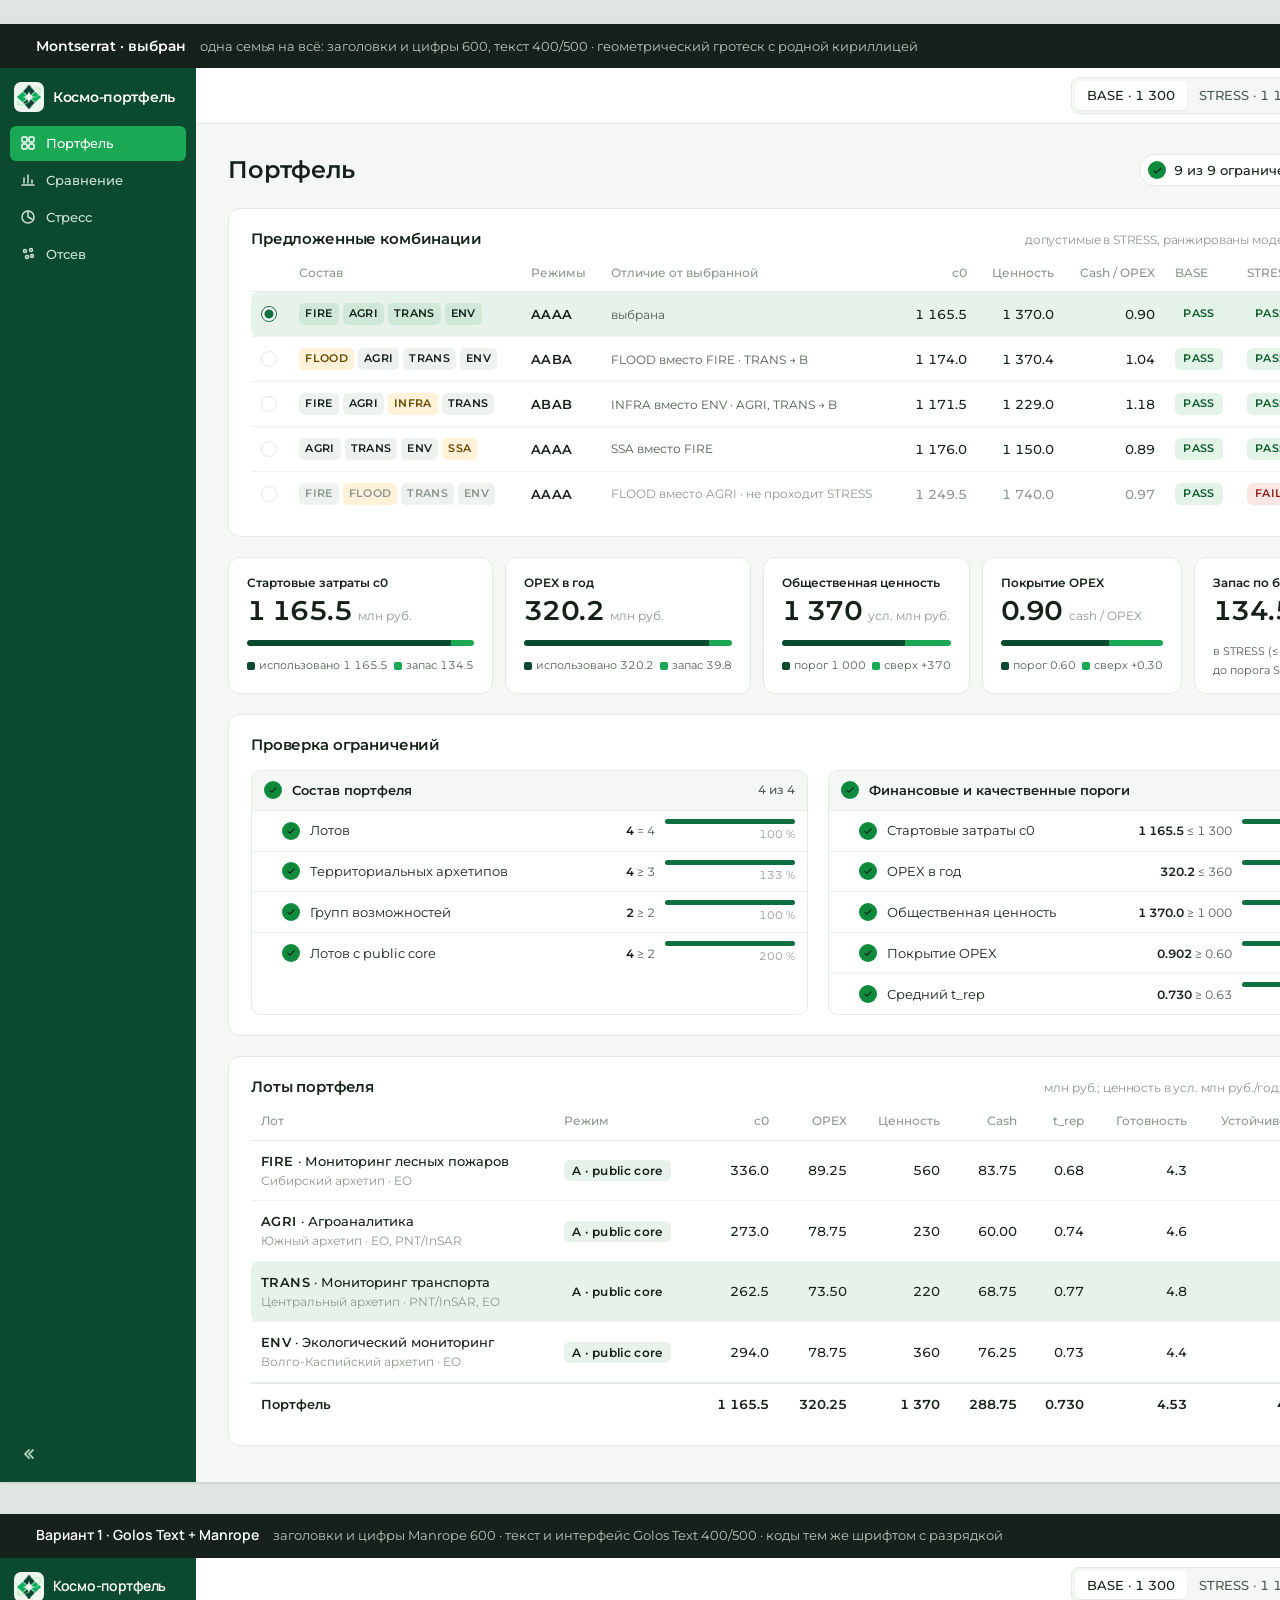
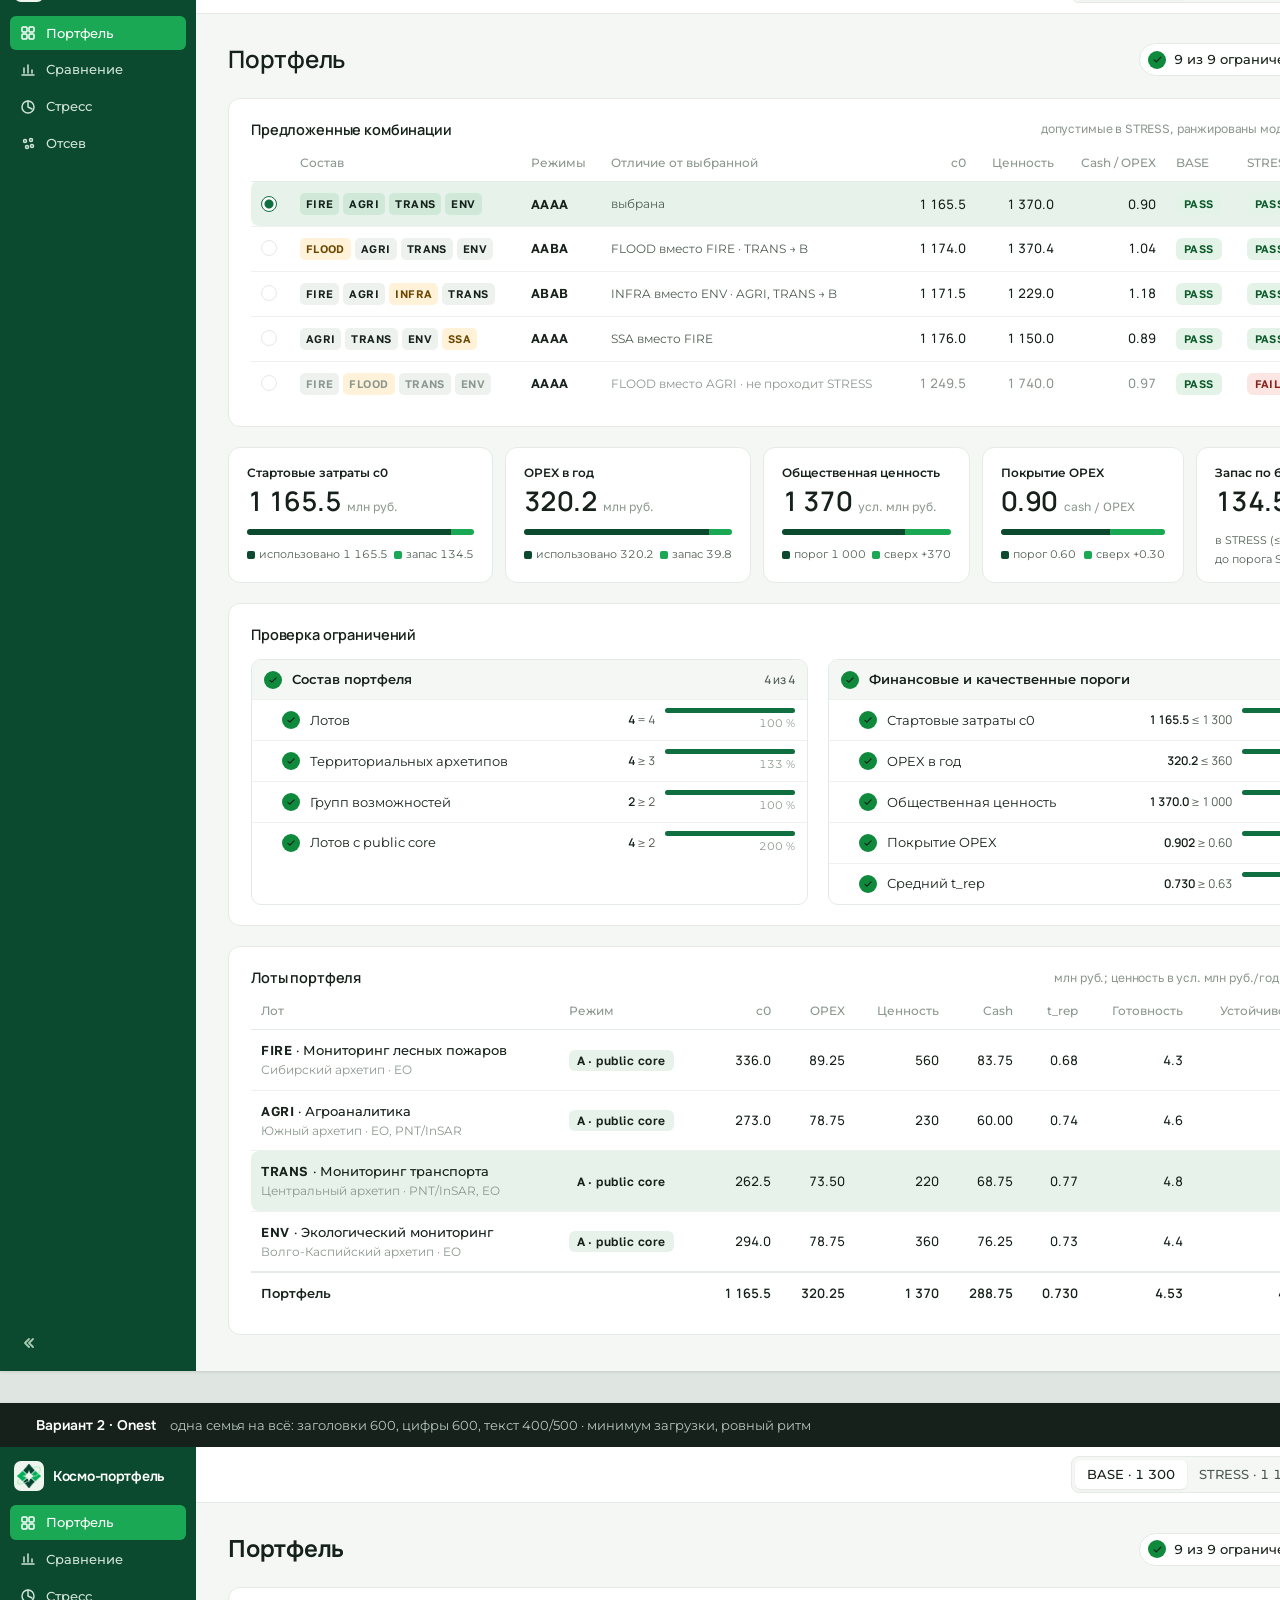
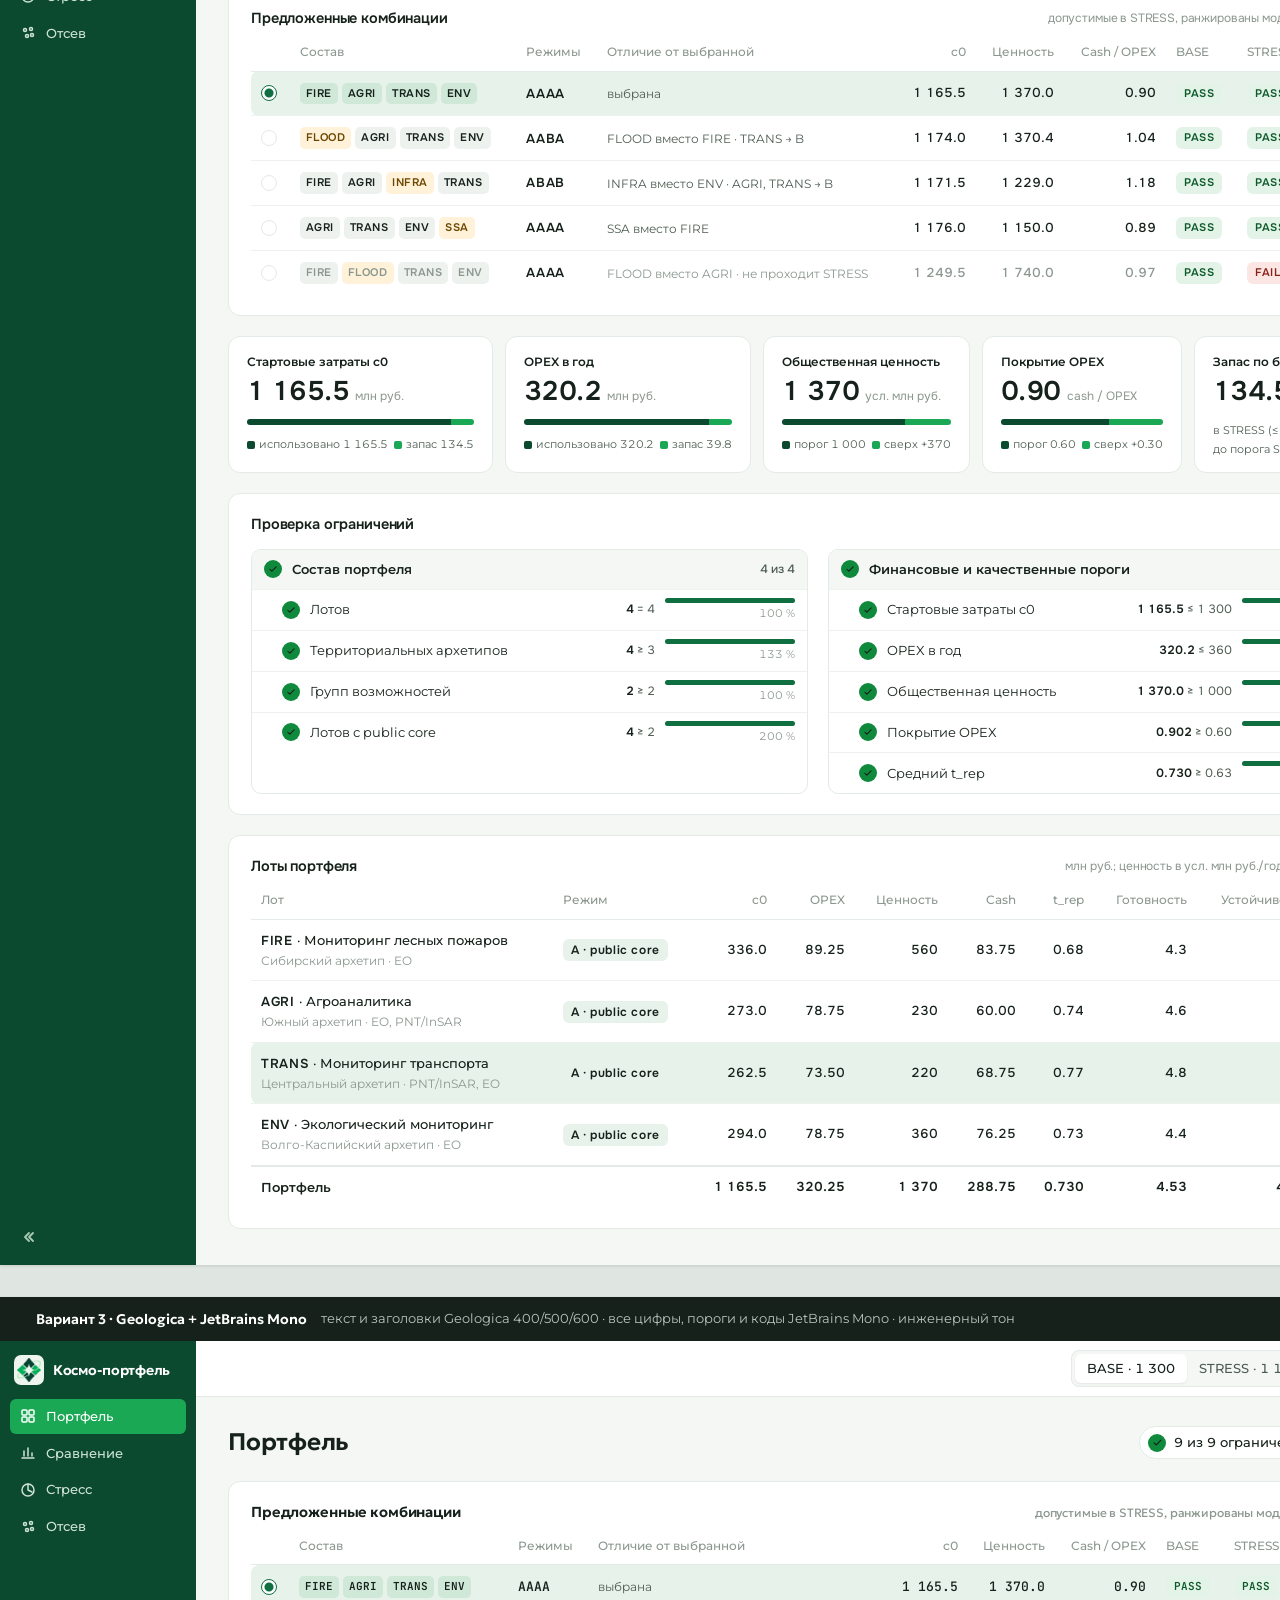
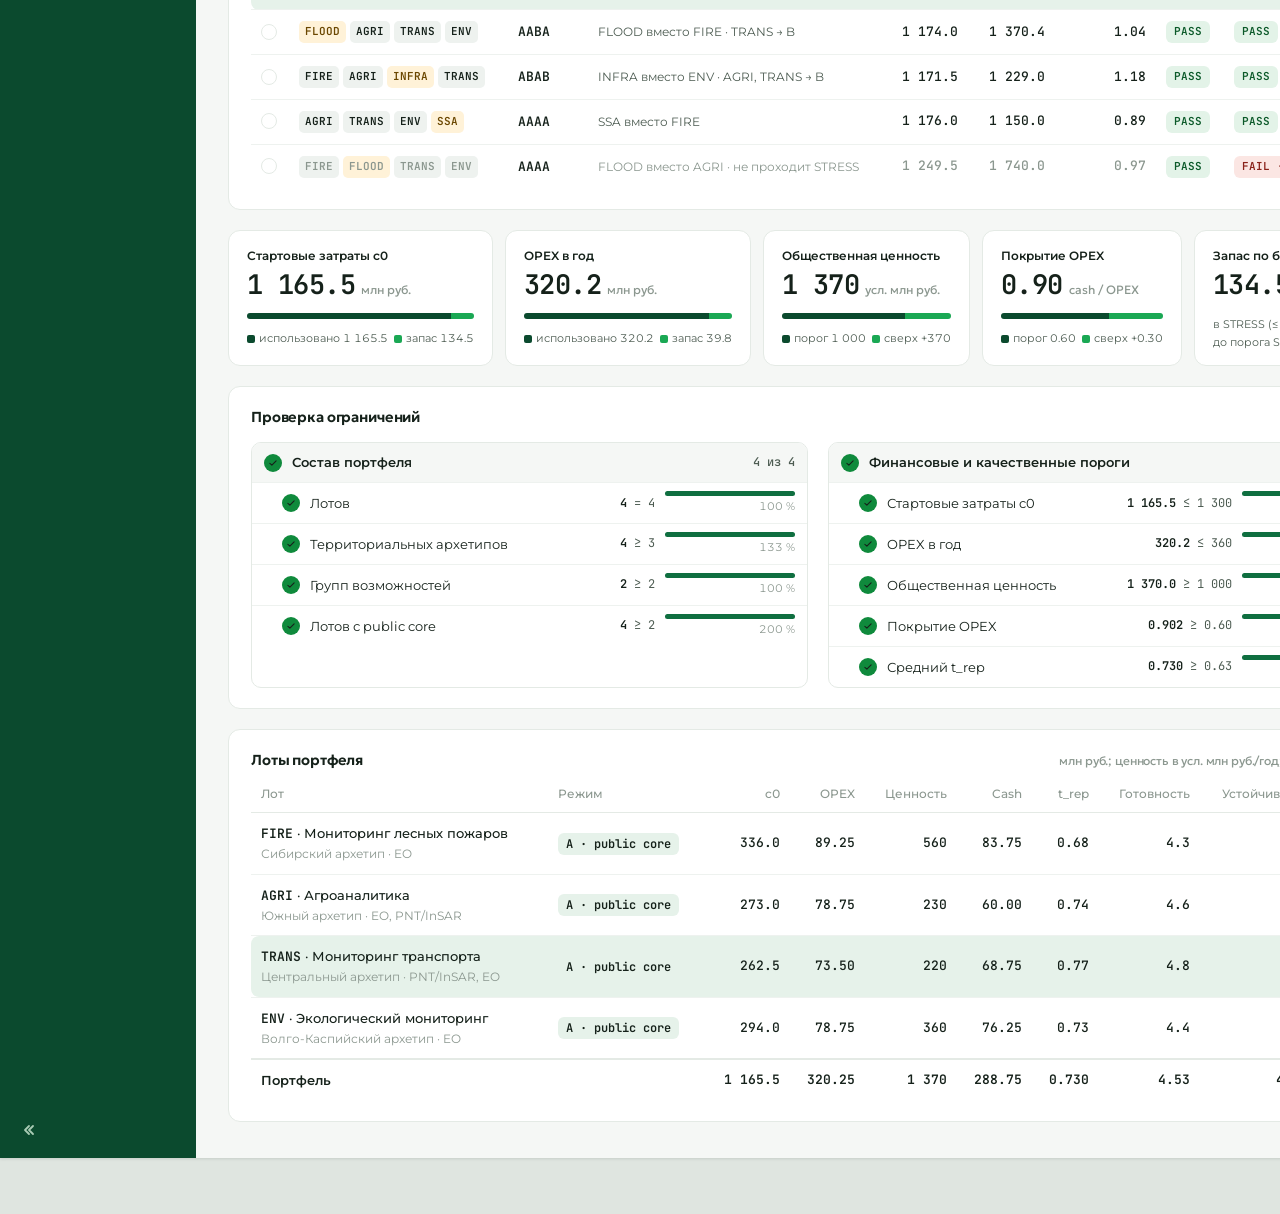
==== commit 9a674252: "Add CLAUDE.md; constraint rows show percent of threshold CLAUDE.md records the mockup workflow: re-r" ====
--- a/docs/mockup/fonts.html
+++ b/docs/mockup/fonts.html
@@ -224,23 +224,23 @@
   <div class="tile"><div class="tl">Покрытие OPEX</div><div class="tv">0.90<small>cash / OPEX</small></div><div class="seg"><i class="req" style="width:66.5%"></i><i class="sur" style="width:33.5%"></i></div><div class="seglbl"><span><i class="sw" style="background:#0b4a2e"></i>порог 0.60</span><span><i class="sw" style="background:#1aa854"></i>сверх +0.30</span></div></div>
   <div class="tile"><div class="tl">Запас по бюджету c0</div><div class="tv">134.5<small>млн руб. в BASE</small></div><div class="seglbl col"><span>в STRESS (≤ 1 180): <b>14.5</b></span><span>до порога STRESS 1.2 %</span></div></div>
 </div>
-<div class="card"><h2>Проверка ограничений<span class="help"><i>?</i><div class="pop">Девять проверок <b>check_constraints</b>. Состав: ровно 4 лота, ≥ 3 территориальных архетипа среди нефедеральных, ≥ 2 группы возможностей, ≥ 2 лота с public core. Пороги: c0 ≤ 1 300 в BASE и ≤ 1 180 в STRESS, OPEX ≤ 360 млн руб./год, ценность ≥ 1 000, cash / OPEX ≥ 0.60, средний t_rep ≥ 0.63. Границы включительно. Запас — расстояние от факта до порога в процентах от порога; «на границе» — факт равен порогу. При нарушении строка красная и показывает «нарушено: факт &gt; порог».</div></span></h2>
+<div class="card"><h2>Проверка ограничений<span class="help"><i>?</i><div class="pop">Девять проверок <b>check_constraints</b>. Состав: ровно 4 лота, ≥ 3 территориальных архетипа среди нефедеральных, ≥ 2 группы возможностей, ≥ 2 лота с public core. Пороги: c0 ≤ 1 300 в BASE и ≤ 1 180 в STRESS, OPEX ≤ 360 млн руб./год, ценность ≥ 1 000, cash / OPEX ≥ 0.60, средний t_rep ≥ 0.63. Границы включительно. Процент справа — факт в долях порога: для «≤» ниже 100 % значит внутри лимита, для «≥» выше 100 % значит порог перекрыт. При нарушении строка красная и показывает «нарушено: факт &gt; порог».</div></span></h2>
 <div class="jobs2">
   <div class="jobs">
     <div class="jg"><div class="jh"><span class="circ"><svg viewBox="0 0 16 16" fill="none" stroke="currentColor" stroke-width="1.8" stroke-linecap="round" stroke-linejoin="round" stroke="#fff" stroke-width="2.4"><path d="M3 8.5l3.2 3L13 4.5"></path></svg></span>Состав портфеля<span class="cnt">4 из 4</span></div>
-      <div class="jr"><span class="circ"><svg viewBox="0 0 16 16" fill="none" stroke="currentColor" stroke-width="1.8" stroke-linecap="round" stroke-linejoin="round" stroke="#fff" stroke-width="2.4"><path d="M3 8.5l3.2 3L13 4.5"></path></svg></span><div>Лотов</div><div class="m"><b>4</b> = 4</div><div><div class="mbar"><i style="width:100%"></i></div><div class="mtxt">ровно</div></div></div>
-      <div class="jr"><span class="circ"><svg viewBox="0 0 16 16" fill="none" stroke="currentColor" stroke-width="1.8" stroke-linecap="round" stroke-linejoin="round" stroke="#fff" stroke-width="2.4"><path d="M3 8.5l3.2 3L13 4.5"></path></svg></span><div>Территориальных архетипов</div><div class="m"><b>4</b> ≥ 3</div><div><div class="mbar"><i style="width:100%"></i></div><div class="mtxt">запас +1</div></div></div>
-      <div class="jr"><span class="circ"><svg viewBox="0 0 16 16" fill="none" stroke="currentColor" stroke-width="1.8" stroke-linecap="round" stroke-linejoin="round" stroke="#fff" stroke-width="2.4"><path d="M3 8.5l3.2 3L13 4.5"></path></svg></span><div>Групп возможностей</div><div class="m"><b>2</b> ≥ 2</div><div><div class="mbar"><i class="thin" style="width:100%"></i></div><div class="mtxt thin">на границе</div></div></div>
-      <div class="jr"><span class="circ"><svg viewBox="0 0 16 16" fill="none" stroke="currentColor" stroke-width="1.8" stroke-linecap="round" stroke-linejoin="round" stroke="#fff" stroke-width="2.4"><path d="M3 8.5l3.2 3L13 4.5"></path></svg></span><div>Лотов с public core</div><div class="m"><b>4</b> ≥ 2</div><div><div class="mbar"><i style="width:100%"></i></div><div class="mtxt">запас +2</div></div></div>
+      <div class="jr"><span class="circ"><svg viewBox="0 0 16 16" fill="none" stroke="currentColor" stroke-width="1.8" stroke-linecap="round" stroke-linejoin="round" stroke="#fff" stroke-width="2.4"><path d="M3 8.5l3.2 3L13 4.5"></path></svg></span><div>Лотов</div><div class="m"><b>4</b> = 4</div><div><div class="mbar"><i style="width:100%"></i></div><div class="mtxt">100 %</div></div></div>
+      <div class="jr"><span class="circ"><svg viewBox="0 0 16 16" fill="none" stroke="currentColor" stroke-width="1.8" stroke-linecap="round" stroke-linejoin="round" stroke="#fff" stroke-width="2.4"><path d="M3 8.5l3.2 3L13 4.5"></path></svg></span><div>Территориальных архетипов</div><div class="m"><b>4</b> ≥ 3</div><div><div class="mbar"><i style="width:100%"></i></div><div class="mtxt">133 %</div></div></div>
+      <div class="jr"><span class="circ"><svg viewBox="0 0 16 16" fill="none" stroke="currentColor" stroke-width="1.8" stroke-linecap="round" stroke-linejoin="round" stroke="#fff" stroke-width="2.4"><path d="M3 8.5l3.2 3L13 4.5"></path></svg></span><div>Групп возможностей</div><div class="m"><b>2</b> ≥ 2</div><div><div class="mbar"><i style="width:100%"></i></div><div class="mtxt">100 %</div></div></div>
+      <div class="jr"><span class="circ"><svg viewBox="0 0 16 16" fill="none" stroke="currentColor" stroke-width="1.8" stroke-linecap="round" stroke-linejoin="round" stroke="#fff" stroke-width="2.4"><path d="M3 8.5l3.2 3L13 4.5"></path></svg></span><div>Лотов с public core</div><div class="m"><b>4</b> ≥ 2</div><div><div class="mbar"><i style="width:100%"></i></div><div class="mtxt">200 %</div></div></div>
     </div>
   </div>
   <div class="jobs">
     <div class="jg"><div class="jh"><span class="circ"><svg viewBox="0 0 16 16" fill="none" stroke="currentColor" stroke-width="1.8" stroke-linecap="round" stroke-linejoin="round" stroke="#fff" stroke-width="2.4"><path d="M3 8.5l3.2 3L13 4.5"></path></svg></span>Финансовые и качественные пороги<span class="cnt">5 из 5</span></div>
-      <div class="jr"><span class="circ"><svg viewBox="0 0 16 16" fill="none" stroke="currentColor" stroke-width="1.8" stroke-linecap="round" stroke-linejoin="round" stroke="#fff" stroke-width="2.4"><path d="M3 8.5l3.2 3L13 4.5"></path></svg></span><div>Стартовые затраты c0</div><div class="m"><b>1 165.5</b> ≤ 1 300</div><div><div class="mbar"><i style="width:89.7%"></i></div><div class="mtxt">запас 10.3 %</div></div></div>
-      <div class="jr"><span class="circ"><svg viewBox="0 0 16 16" fill="none" stroke="currentColor" stroke-width="1.8" stroke-linecap="round" stroke-linejoin="round" stroke="#fff" stroke-width="2.4"><path d="M3 8.5l3.2 3L13 4.5"></path></svg></span><div>OPEX в год</div><div class="m"><b>320.2</b> ≤ 360</div><div><div class="mbar"><i style="width:88.9%"></i></div><div class="mtxt">запас 11.1 %</div></div></div>
-      <div class="jr"><span class="circ"><svg viewBox="0 0 16 16" fill="none" stroke="currentColor" stroke-width="1.8" stroke-linecap="round" stroke-linejoin="round" stroke="#fff" stroke-width="2.4"><path d="M3 8.5l3.2 3L13 4.5"></path></svg></span><div>Общественная ценность</div><div class="m"><b>1 370.0</b> ≥ 1 000</div><div><div class="mbar"><i style="width:100%"></i></div><div class="mtxt">сверх порога 37 %</div></div></div>
-      <div class="jr"><span class="circ"><svg viewBox="0 0 16 16" fill="none" stroke="currentColor" stroke-width="1.8" stroke-linecap="round" stroke-linejoin="round" stroke="#fff" stroke-width="2.4"><path d="M3 8.5l3.2 3L13 4.5"></path></svg></span><div>Покрытие OPEX</div><div class="m"><b>0.902</b> ≥ 0.60</div><div><div class="mbar"><i style="width:100%"></i></div><div class="mtxt">сверх порога 50 %</div></div></div>
-      <div class="jr"><span class="circ"><svg viewBox="0 0 16 16" fill="none" stroke="currentColor" stroke-width="1.8" stroke-linecap="round" stroke-linejoin="round" stroke="#fff" stroke-width="2.4"><path d="M3 8.5l3.2 3L13 4.5"></path></svg></span><div>Средний t_rep</div><div class="m"><b>0.730</b> ≥ 0.63</div><div><div class="mbar"><i style="width:100%"></i></div><div class="mtxt">сверх порога 16 %</div></div></div>
+      <div class="jr"><span class="circ"><svg viewBox="0 0 16 16" fill="none" stroke="currentColor" stroke-width="1.8" stroke-linecap="round" stroke-linejoin="round" stroke="#fff" stroke-width="2.4"><path d="M3 8.5l3.2 3L13 4.5"></path></svg></span><div>Стартовые затраты c0</div><div class="m"><b>1 165.5</b> ≤ 1 300</div><div><div class="mbar"><i style="width:89.7%"></i></div><div class="mtxt">90 %</div></div></div>
+      <div class="jr"><span class="circ"><svg viewBox="0 0 16 16" fill="none" stroke="currentColor" stroke-width="1.8" stroke-linecap="round" stroke-linejoin="round" stroke="#fff" stroke-width="2.4"><path d="M3 8.5l3.2 3L13 4.5"></path></svg></span><div>OPEX в год</div><div class="m"><b>320.2</b> ≤ 360</div><div><div class="mbar"><i style="width:88.9%"></i></div><div class="mtxt">89 %</div></div></div>
+      <div class="jr"><span class="circ"><svg viewBox="0 0 16 16" fill="none" stroke="currentColor" stroke-width="1.8" stroke-linecap="round" stroke-linejoin="round" stroke="#fff" stroke-width="2.4"><path d="M3 8.5l3.2 3L13 4.5"></path></svg></span><div>Общественная ценность</div><div class="m"><b>1 370.0</b> ≥ 1 000</div><div><div class="mbar"><i style="width:100%"></i></div><div class="mtxt">137 %</div></div></div>
+      <div class="jr"><span class="circ"><svg viewBox="0 0 16 16" fill="none" stroke="currentColor" stroke-width="1.8" stroke-linecap="round" stroke-linejoin="round" stroke="#fff" stroke-width="2.4"><path d="M3 8.5l3.2 3L13 4.5"></path></svg></span><div>Покрытие OPEX</div><div class="m"><b>0.902</b> ≥ 0.60</div><div><div class="mbar"><i style="width:100%"></i></div><div class="mtxt">150 %</div></div></div>
+      <div class="jr"><span class="circ"><svg viewBox="0 0 16 16" fill="none" stroke="currentColor" stroke-width="1.8" stroke-linecap="round" stroke-linejoin="round" stroke="#fff" stroke-width="2.4"><path d="M3 8.5l3.2 3L13 4.5"></path></svg></span><div>Средний t_rep</div><div class="m"><b>0.730</b> ≥ 0.63</div><div><div class="mbar"><i style="width:100%"></i></div><div class="mtxt">116 %</div></div></div>
     </div>
   </div>
 </div>
@@ -277,23 +277,23 @@
   <div class="tile"><div class="tl">Покрытие OPEX</div><div class="tv">0.90<small>cash / OPEX</small></div><div class="seg"><i class="req" style="width:66.5%"></i><i class="sur" style="width:33.5%"></i></div><div class="seglbl"><span><i class="sw" style="background:#0b4a2e"></i>порог 0.60</span><span><i class="sw" style="background:#1aa854"></i>сверх +0.30</span></div></div>
   <div class="tile"><div class="tl">Запас по бюджету c0</div><div class="tv">134.5<small>млн руб. в BASE</small></div><div class="seglbl col"><span>в STRESS (≤ 1 180): <b>14.5</b></span><span>до порога STRESS 1.2 %</span></div></div>
 </div>
-<div class="card"><h2>Проверка ограничений<span class="help"><i>?</i><div class="pop">Девять проверок <b>check_constraints</b>. Состав: ровно 4 лота, ≥ 3 территориальных архетипа среди нефедеральных, ≥ 2 группы возможностей, ≥ 2 лота с public core. Пороги: c0 ≤ 1 300 в BASE и ≤ 1 180 в STRESS, OPEX ≤ 360 млн руб./год, ценность ≥ 1 000, cash / OPEX ≥ 0.60, средний t_rep ≥ 0.63. Границы включительно. Запас — расстояние от факта до порога в процентах от порога; «на границе» — факт равен порогу. При нарушении строка красная и показывает «нарушено: факт &gt; порог».</div></span></h2>
+<div class="card"><h2>Проверка ограничений<span class="help"><i>?</i><div class="pop">Девять проверок <b>check_constraints</b>. Состав: ровно 4 лота, ≥ 3 территориальных архетипа среди нефедеральных, ≥ 2 группы возможностей, ≥ 2 лота с public core. Пороги: c0 ≤ 1 300 в BASE и ≤ 1 180 в STRESS, OPEX ≤ 360 млн руб./год, ценность ≥ 1 000, cash / OPEX ≥ 0.60, средний t_rep ≥ 0.63. Границы включительно. Процент справа — факт в долях порога: для «≤» ниже 100 % значит внутри лимита, для «≥» выше 100 % значит порог перекрыт. При нарушении строка красная и показывает «нарушено: факт &gt; порог».</div></span></h2>
 <div class="jobs2">
   <div class="jobs">
     <div class="jg"><div class="jh"><span class="circ"><svg viewBox="0 0 16 16" fill="none" stroke="currentColor" stroke-width="1.8" stroke-linecap="round" stroke-linejoin="round" stroke="#fff" stroke-width="2.4"><path d="M3 8.5l3.2 3L13 4.5"></path></svg></span>Состав портфеля<span class="cnt">4 из 4</span></div>
-      <div class="jr"><span class="circ"><svg viewBox="0 0 16 16" fill="none" stroke="currentColor" stroke-width="1.8" stroke-linecap="round" stroke-linejoin="round" stroke="#fff" stroke-width="2.4"><path d="M3 8.5l3.2 3L13 4.5"></path></svg></span><div>Лотов</div><div class="m"><b>4</b> = 4</div><div><div class="mbar"><i style="width:100%"></i></div><div class="mtxt">ровно</div></div></div>
-      <div class="jr"><span class="circ"><svg viewBox="0 0 16 16" fill="none" stroke="currentColor" stroke-width="1.8" stroke-linecap="round" stroke-linejoin="round" stroke="#fff" stroke-width="2.4"><path d="M3 8.5l3.2 3L13 4.5"></path></svg></span><div>Территориальных архетипов</div><div class="m"><b>4</b> ≥ 3</div><div><div class="mbar"><i style="width:100%"></i></div><div class="mtxt">запас +1</div></div></div>
-      <div class="jr"><span class="circ"><svg viewBox="0 0 16 16" fill="none" stroke="currentColor" stroke-width="1.8" stroke-linecap="round" stroke-linejoin="round" stroke="#fff" stroke-width="2.4"><path d="M3 8.5l3.2 3L13 4.5"></path></svg></span><div>Групп возможностей</div><div class="m"><b>2</b> ≥ 2</div><div><div class="mbar"><i class="thin" style="width:100%"></i></div><div class="mtxt thin">на границе</div></div></div>
-      <div class="jr"><span class="circ"><svg viewBox="0 0 16 16" fill="none" stroke="currentColor" stroke-width="1.8" stroke-linecap="round" stroke-linejoin="round" stroke="#fff" stroke-width="2.4"><path d="M3 8.5l3.2 3L13 4.5"></path></svg></span><div>Лотов с public core</div><div class="m"><b>4</b> ≥ 2</div><div><div class="mbar"><i style="width:100%"></i></div><div class="mtxt">запас +2</div></div></div>
+      <div class="jr"><span class="circ"><svg viewBox="0 0 16 16" fill="none" stroke="currentColor" stroke-width="1.8" stroke-linecap="round" stroke-linejoin="round" stroke="#fff" stroke-width="2.4"><path d="M3 8.5l3.2 3L13 4.5"></path></svg></span><div>Лотов</div><div class="m"><b>4</b> = 4</div><div><div class="mbar"><i style="width:100%"></i></div><div class="mtxt">100 %</div></div></div>
+      <div class="jr"><span class="circ"><svg viewBox="0 0 16 16" fill="none" stroke="currentColor" stroke-width="1.8" stroke-linecap="round" stroke-linejoin="round" stroke="#fff" stroke-width="2.4"><path d="M3 8.5l3.2 3L13 4.5"></path></svg></span><div>Территориальных архетипов</div><div class="m"><b>4</b> ≥ 3</div><div><div class="mbar"><i style="width:100%"></i></div><div class="mtxt">133 %</div></div></div>
+      <div class="jr"><span class="circ"><svg viewBox="0 0 16 16" fill="none" stroke="currentColor" stroke-width="1.8" stroke-linecap="round" stroke-linejoin="round" stroke="#fff" stroke-width="2.4"><path d="M3 8.5l3.2 3L13 4.5"></path></svg></span><div>Групп возможностей</div><div class="m"><b>2</b> ≥ 2</div><div><div class="mbar"><i style="width:100%"></i></div><div class="mtxt">100 %</div></div></div>
+      <div class="jr"><span class="circ"><svg viewBox="0 0 16 16" fill="none" stroke="currentColor" stroke-width="1.8" stroke-linecap="round" stroke-linejoin="round" stroke="#fff" stroke-width="2.4"><path d="M3 8.5l3.2 3L13 4.5"></path></svg></span><div>Лотов с public core</div><div class="m"><b>4</b> ≥ 2</div><div><div class="mbar"><i style="width:100%"></i></div><div class="mtxt">200 %</div></div></div>
     </div>
   </div>
   <div class="jobs">
     <div class="jg"><div class="jh"><span class="circ"><svg viewBox="0 0 16 16" fill="none" stroke="currentColor" stroke-width="1.8" stroke-linecap="round" stroke-linejoin="round" stroke="#fff" stroke-width="2.4"><path d="M3 8.5l3.2 3L13 4.5"></path></svg></span>Финансовые и качественные пороги<span class="cnt">5 из 5</span></div>
-      <div class="jr"><span class="circ"><svg viewBox="0 0 16 16" fill="none" stroke="currentColor" stroke-width="1.8" stroke-linecap="round" stroke-linejoin="round" stroke="#fff" stroke-width="2.4"><path d="M3 8.5l3.2 3L13 4.5"></path></svg></span><div>Стартовые затраты c0</div><div class="m"><b>1 165.5</b> ≤ 1 300</div><div><div class="mbar"><i style="width:89.7%"></i></div><div class="mtxt">запас 10.3 %</div></div></div>
-      <div class="jr"><span class="circ"><svg viewBox="0 0 16 16" fill="none" stroke="currentColor" stroke-width="1.8" stroke-linecap="round" stroke-linejoin="round" stroke="#fff" stroke-width="2.4"><path d="M3 8.5l3.2 3L13 4.5"></path></svg></span><div>OPEX в год</div><div class="m"><b>320.2</b> ≤ 360</div><div><div class="mbar"><i style="width:88.9%"></i></div><div class="mtxt">запас 11.1 %</div></div></div>
-      <div class="jr"><span class="circ"><svg viewBox="0 0 16 16" fill="none" stroke="currentColor" stroke-width="1.8" stroke-linecap="round" stroke-linejoin="round" stroke="#fff" stroke-width="2.4"><path d="M3 8.5l3.2 3L13 4.5"></path></svg></span><div>Общественная ценность</div><div class="m"><b>1 370.0</b> ≥ 1 000</div><div><div class="mbar"><i style="width:100%"></i></div><div class="mtxt">сверх порога 37 %</div></div></div>
-      <div class="jr"><span class="circ"><svg viewBox="0 0 16 16" fill="none" stroke="currentColor" stroke-width="1.8" stroke-linecap="round" stroke-linejoin="round" stroke="#fff" stroke-width="2.4"><path d="M3 8.5l3.2 3L13 4.5"></path></svg></span><div>Покрытие OPEX</div><div class="m"><b>0.902</b> ≥ 0.60</div><div><div class="mbar"><i style="width:100%"></i></div><div class="mtxt">сверх порога 50 %</div></div></div>
-      <div class="jr"><span class="circ"><svg viewBox="0 0 16 16" fill="none" stroke="currentColor" stroke-width="1.8" stroke-linecap="round" stroke-linejoin="round" stroke="#fff" stroke-width="2.4"><path d="M3 8.5l3.2 3L13 4.5"></path></svg></span><div>Средний t_rep</div><div class="m"><b>0.730</b> ≥ 0.63</div><div><div class="mbar"><i style="width:100%"></i></div><div class="mtxt">сверх порога 16 %</div></div></div>
+      <div class="jr"><span class="circ"><svg viewBox="0 0 16 16" fill="none" stroke="currentColor" stroke-width="1.8" stroke-linecap="round" stroke-linejoin="round" stroke="#fff" stroke-width="2.4"><path d="M3 8.5l3.2 3L13 4.5"></path></svg></span><div>Стартовые затраты c0</div><div class="m"><b>1 165.5</b> ≤ 1 300</div><div><div class="mbar"><i style="width:89.7%"></i></div><div class="mtxt">90 %</div></div></div>
+      <div class="jr"><span class="circ"><svg viewBox="0 0 16 16" fill="none" stroke="currentColor" stroke-width="1.8" stroke-linecap="round" stroke-linejoin="round" stroke="#fff" stroke-width="2.4"><path d="M3 8.5l3.2 3L13 4.5"></path></svg></span><div>OPEX в год</div><div class="m"><b>320.2</b> ≤ 360</div><div><div class="mbar"><i style="width:88.9%"></i></div><div class="mtxt">89 %</div></div></div>
+      <div class="jr"><span class="circ"><svg viewBox="0 0 16 16" fill="none" stroke="currentColor" stroke-width="1.8" stroke-linecap="round" stroke-linejoin="round" stroke="#fff" stroke-width="2.4"><path d="M3 8.5l3.2 3L13 4.5"></path></svg></span><div>Общественная ценность</div><div class="m"><b>1 370.0</b> ≥ 1 000</div><div><div class="mbar"><i style="width:100%"></i></div><div class="mtxt">137 %</div></div></div>
+      <div class="jr"><span class="circ"><svg viewBox="0 0 16 16" fill="none" stroke="currentColor" stroke-width="1.8" stroke-linecap="round" stroke-linejoin="round" stroke="#fff" stroke-width="2.4"><path d="M3 8.5l3.2 3L13 4.5"></path></svg></span><div>Покрытие OPEX</div><div class="m"><b>0.902</b> ≥ 0.60</div><div><div class="mbar"><i style="width:100%"></i></div><div class="mtxt">150 %</div></div></div>
+      <div class="jr"><span class="circ"><svg viewBox="0 0 16 16" fill="none" stroke="currentColor" stroke-width="1.8" stroke-linecap="round" stroke-linejoin="round" stroke="#fff" stroke-width="2.4"><path d="M3 8.5l3.2 3L13 4.5"></path></svg></span><div>Средний t_rep</div><div class="m"><b>0.730</b> ≥ 0.63</div><div><div class="mbar"><i style="width:100%"></i></div><div class="mtxt">116 %</div></div></div>
     </div>
   </div>
 </div>
@@ -330,23 +330,23 @@
   <div class="tile"><div class="tl">Покрытие OPEX</div><div class="tv">0.90<small>cash / OPEX</small></div><div class="seg"><i class="req" style="width:66.5%"></i><i class="sur" style="width:33.5%"></i></div><div class="seglbl"><span><i class="sw" style="background:#0b4a2e"></i>порог 0.60</span><span><i class="sw" style="background:#1aa854"></i>сверх +0.30</span></div></div>
   <div class="tile"><div class="tl">Запас по бюджету c0</div><div class="tv">134.5<small>млн руб. в BASE</small></div><div class="seglbl col"><span>в STRESS (≤ 1 180): <b>14.5</b></span><span>до порога STRESS 1.2 %</span></div></div>
 </div>
-<div class="card"><h2>Проверка ограничений<span class="help"><i>?</i><div class="pop">Девять проверок <b>check_constraints</b>. Состав: ровно 4 лота, ≥ 3 территориальных архетипа среди нефедеральных, ≥ 2 группы возможностей, ≥ 2 лота с public core. Пороги: c0 ≤ 1 300 в BASE и ≤ 1 180 в STRESS, OPEX ≤ 360 млн руб./год, ценность ≥ 1 000, cash / OPEX ≥ 0.60, средний t_rep ≥ 0.63. Границы включительно. Запас — расстояние от факта до порога в процентах от порога; «на границе» — факт равен порогу. При нарушении строка красная и показывает «нарушено: факт &gt; порог».</div></span></h2>
+<div class="card"><h2>Проверка ограничений<span class="help"><i>?</i><div class="pop">Девять проверок <b>check_constraints</b>. Состав: ровно 4 лота, ≥ 3 территориальных архетипа среди нефедеральных, ≥ 2 группы возможностей, ≥ 2 лота с public core. Пороги: c0 ≤ 1 300 в BASE и ≤ 1 180 в STRESS, OPEX ≤ 360 млн руб./год, ценность ≥ 1 000, cash / OPEX ≥ 0.60, средний t_rep ≥ 0.63. Границы включительно. Процент справа — факт в долях порога: для «≤» ниже 100 % значит внутри лимита, для «≥» выше 100 % значит порог перекрыт. При нарушении строка красная и показывает «нарушено: факт &gt; порог».</div></span></h2>
 <div class="jobs2">
   <div class="jobs">
     <div class="jg"><div class="jh"><span class="circ"><svg viewBox="0 0 16 16" fill="none" stroke="currentColor" stroke-width="1.8" stroke-linecap="round" stroke-linejoin="round" stroke="#fff" stroke-width="2.4"><path d="M3 8.5l3.2 3L13 4.5"></path></svg></span>Состав портфеля<span class="cnt">4 из 4</span></div>
-      <div class="jr"><span class="circ"><svg viewBox="0 0 16 16" fill="none" stroke="currentColor" stroke-width="1.8" stroke-linecap="round" stroke-linejoin="round" stroke="#fff" stroke-width="2.4"><path d="M3 8.5l3.2 3L13 4.5"></path></svg></span><div>Лотов</div><div class="m"><b>4</b> = 4</div><div><div class="mbar"><i style="width:100%"></i></div><div class="mtxt">ровно</div></div></div>
-      <div class="jr"><span class="circ"><svg viewBox="0 0 16 16" fill="none" stroke="currentColor" stroke-width="1.8" stroke-linecap="round" stroke-linejoin="round" stroke="#fff" stroke-width="2.4"><path d="M3 8.5l3.2 3L13 4.5"></path></svg></span><div>Территориальных архетипов</div><div class="m"><b>4</b> ≥ 3</div><div><div class="mbar"><i style="width:100%"></i></div><div class="mtxt">запас +1</div></div></div>
-      <div class="jr"><span class="circ"><svg viewBox="0 0 16 16" fill="none" stroke="currentColor" stroke-width="1.8" stroke-linecap="round" stroke-linejoin="round" stroke="#fff" stroke-width="2.4"><path d="M3 8.5l3.2 3L13 4.5"></path></svg></span><div>Групп возможностей</div><div class="m"><b>2</b> ≥ 2</div><div><div class="mbar"><i class="thin" style="width:100%"></i></div><div class="mtxt thin">на границе</div></div></div>
-      <div class="jr"><span class="circ"><svg viewBox="0 0 16 16" fill="none" stroke="currentColor" stroke-width="1.8" stroke-linecap="round" stroke-linejoin="round" stroke="#fff" stroke-width="2.4"><path d="M3 8.5l3.2 3L13 4.5"></path></svg></span><div>Лотов с public core</div><div class="m"><b>4</b> ≥ 2</div><div><div class="mbar"><i style="width:100%"></i></div><div class="mtxt">запас +2</div></div></div>
+      <div class="jr"><span class="circ"><svg viewBox="0 0 16 16" fill="none" stroke="currentColor" stroke-width="1.8" stroke-linecap="round" stroke-linejoin="round" stroke="#fff" stroke-width="2.4"><path d="M3 8.5l3.2 3L13 4.5"></path></svg></span><div>Лотов</div><div class="m"><b>4</b> = 4</div><div><div class="mbar"><i style="width:100%"></i></div><div class="mtxt">100 %</div></div></div>
+      <div class="jr"><span class="circ"><svg viewBox="0 0 16 16" fill="none" stroke="currentColor" stroke-width="1.8" stroke-linecap="round" stroke-linejoin="round" stroke="#fff" stroke-width="2.4"><path d="M3 8.5l3.2 3L13 4.5"></path></svg></span><div>Территориальных архетипов</div><div class="m"><b>4</b> ≥ 3</div><div><div class="mbar"><i style="width:100%"></i></div><div class="mtxt">133 %</div></div></div>
+      <div class="jr"><span class="circ"><svg viewBox="0 0 16 16" fill="none" stroke="currentColor" stroke-width="1.8" stroke-linecap="round" stroke-linejoin="round" stroke="#fff" stroke-width="2.4"><path d="M3 8.5l3.2 3L13 4.5"></path></svg></span><div>Групп возможностей</div><div class="m"><b>2</b> ≥ 2</div><div><div class="mbar"><i style="width:100%"></i></div><div class="mtxt">100 %</div></div></div>
+      <div class="jr"><span class="circ"><svg viewBox="0 0 16 16" fill="none" stroke="currentColor" stroke-width="1.8" stroke-linecap="round" stroke-linejoin="round" stroke="#fff" stroke-width="2.4"><path d="M3 8.5l3.2 3L13 4.5"></path></svg></span><div>Лотов с public core</div><div class="m"><b>4</b> ≥ 2</div><div><div class="mbar"><i style="width:100%"></i></div><div class="mtxt">200 %</div></div></div>
     </div>
   </div>
   <div class="jobs">
     <div class="jg"><div class="jh"><span class="circ"><svg viewBox="0 0 16 16" fill="none" stroke="currentColor" stroke-width="1.8" stroke-linecap="round" stroke-linejoin="round" stroke="#fff" stroke-width="2.4"><path d="M3 8.5l3.2 3L13 4.5"></path></svg></span>Финансовые и качественные пороги<span class="cnt">5 из 5</span></div>
-      <div class="jr"><span class="circ"><svg viewBox="0 0 16 16" fill="none" stroke="currentColor" stroke-width="1.8" stroke-linecap="round" stroke-linejoin="round" stroke="#fff" stroke-width="2.4"><path d="M3 8.5l3.2 3L13 4.5"></path></svg></span><div>Стартовые затраты c0</div><div class="m"><b>1 165.5</b> ≤ 1 300</div><div><div class="mbar"><i style="width:89.7%"></i></div><div class="mtxt">запас 10.3 %</div></div></div>
-      <div class="jr"><span class="circ"><svg viewBox="0 0 16 16" fill="none" stroke="currentColor" stroke-width="1.8" stroke-linecap="round" stroke-linejoin="round" stroke="#fff" stroke-width="2.4"><path d="M3 8.5l3.2 3L13 4.5"></path></svg></span><div>OPEX в год</div><div class="m"><b>320.2</b> ≤ 360</div><div><div class="mbar"><i style="width:88.9%"></i></div><div class="mtxt">запас 11.1 %</div></div></div>
-      <div class="jr"><span class="circ"><svg viewBox="0 0 16 16" fill="none" stroke="currentColor" stroke-width="1.8" stroke-linecap="round" stroke-linejoin="round" stroke="#fff" stroke-width="2.4"><path d="M3 8.5l3.2 3L13 4.5"></path></svg></span><div>Общественная ценность</div><div class="m"><b>1 370.0</b> ≥ 1 000</div><div><div class="mbar"><i style="width:100%"></i></div><div class="mtxt">сверх порога 37 %</div></div></div>
-      <div class="jr"><span class="circ"><svg viewBox="0 0 16 16" fill="none" stroke="currentColor" stroke-width="1.8" stroke-linecap="round" stroke-linejoin="round" stroke="#fff" stroke-width="2.4"><path d="M3 8.5l3.2 3L13 4.5"></path></svg></span><div>Покрытие OPEX</div><div class="m"><b>0.902</b> ≥ 0.60</div><div><div class="mbar"><i style="width:100%"></i></div><div class="mtxt">сверх порога 50 %</div></div></div>
-      <div class="jr"><span class="circ"><svg viewBox="0 0 16 16" fill="none" stroke="currentColor" stroke-width="1.8" stroke-linecap="round" stroke-linejoin="round" stroke="#fff" stroke-width="2.4"><path d="M3 8.5l3.2 3L13 4.5"></path></svg></span><div>Средний t_rep</div><div class="m"><b>0.730</b> ≥ 0.63</div><div><div class="mbar"><i style="width:100%"></i></div><div class="mtxt">сверх порога 16 %</div></div></div>
+      <div class="jr"><span class="circ"><svg viewBox="0 0 16 16" fill="none" stroke="currentColor" stroke-width="1.8" stroke-linecap="round" stroke-linejoin="round" stroke="#fff" stroke-width="2.4"><path d="M3 8.5l3.2 3L13 4.5"></path></svg></span><div>Стартовые затраты c0</div><div class="m"><b>1 165.5</b> ≤ 1 300</div><div><div class="mbar"><i style="width:89.7%"></i></div><div class="mtxt">90 %</div></div></div>
+      <div class="jr"><span class="circ"><svg viewBox="0 0 16 16" fill="none" stroke="currentColor" stroke-width="1.8" stroke-linecap="round" stroke-linejoin="round" stroke="#fff" stroke-width="2.4"><path d="M3 8.5l3.2 3L13 4.5"></path></svg></span><div>OPEX в год</div><div class="m"><b>320.2</b> ≤ 360</div><div><div class="mbar"><i style="width:88.9%"></i></div><div class="mtxt">89 %</div></div></div>
+      <div class="jr"><span class="circ"><svg viewBox="0 0 16 16" fill="none" stroke="currentColor" stroke-width="1.8" stroke-linecap="round" stroke-linejoin="round" stroke="#fff" stroke-width="2.4"><path d="M3 8.5l3.2 3L13 4.5"></path></svg></span><div>Общественная ценность</div><div class="m"><b>1 370.0</b> ≥ 1 000</div><div><div class="mbar"><i style="width:100%"></i></div><div class="mtxt">137 %</div></div></div>
+      <div class="jr"><span class="circ"><svg viewBox="0 0 16 16" fill="none" stroke="currentColor" stroke-width="1.8" stroke-linecap="round" stroke-linejoin="round" stroke="#fff" stroke-width="2.4"><path d="M3 8.5l3.2 3L13 4.5"></path></svg></span><div>Покрытие OPEX</div><div class="m"><b>0.902</b> ≥ 0.60</div><div><div class="mbar"><i style="width:100%"></i></div><div class="mtxt">150 %</div></div></div>
+      <div class="jr"><span class="circ"><svg viewBox="0 0 16 16" fill="none" stroke="currentColor" stroke-width="1.8" stroke-linecap="round" stroke-linejoin="round" stroke="#fff" stroke-width="2.4"><path d="M3 8.5l3.2 3L13 4.5"></path></svg></span><div>Средний t_rep</div><div class="m"><b>0.730</b> ≥ 0.63</div><div><div class="mbar"><i style="width:100%"></i></div><div class="mtxt">116 %</div></div></div>
     </div>
   </div>
 </div>
@@ -383,23 +383,23 @@
   <div class="tile"><div class="tl">Покрытие OPEX</div><div class="tv">0.90<small>cash / OPEX</small></div><div class="seg"><i class="req" style="width:66.5%"></i><i class="sur" style="width:33.5%"></i></div><div class="seglbl"><span><i class="sw" style="background:#0b4a2e"></i>порог 0.60</span><span><i class="sw" style="background:#1aa854"></i>сверх +0.30</span></div></div>
   <div class="tile"><div class="tl">Запас по бюджету c0</div><div class="tv">134.5<small>млн руб. в BASE</small></div><div class="seglbl col"><span>в STRESS (≤ 1 180): <b>14.5</b></span><span>до порога STRESS 1.2 %</span></div></div>
 </div>
-<div class="card"><h2>Проверка ограничений<span class="help"><i>?</i><div class="pop">Девять проверок <b>check_constraints</b>. Состав: ровно 4 лота, ≥ 3 территориальных архетипа среди нефедеральных, ≥ 2 группы возможностей, ≥ 2 лота с public core. Пороги: c0 ≤ 1 300 в BASE и ≤ 1 180 в STRESS, OPEX ≤ 360 млн руб./год, ценность ≥ 1 000, cash / OPEX ≥ 0.60, средний t_rep ≥ 0.63. Границы включительно. Запас — расстояние от факта до порога в процентах от порога; «на границе» — факт равен порогу. При нарушении строка красная и показывает «нарушено: факт &gt; порог».</div></span></h2>
+<div class="card"><h2>Проверка ограничений<span class="help"><i>?</i><div class="pop">Девять проверок <b>check_constraints</b>. Состав: ровно 4 лота, ≥ 3 территориальных архетипа среди нефедеральных, ≥ 2 группы возможностей, ≥ 2 лота с public core. Пороги: c0 ≤ 1 300 в BASE и ≤ 1 180 в STRESS, OPEX ≤ 360 млн руб./год, ценность ≥ 1 000, cash / OPEX ≥ 0.60, средний t_rep ≥ 0.63. Границы включительно. Процент справа — факт в долях порога: для «≤» ниже 100 % значит внутри лимита, для «≥» выше 100 % значит порог перекрыт. При нарушении строка красная и показывает «нарушено: факт &gt; порог».</div></span></h2>
 <div class="jobs2">
   <div class="jobs">
     <div class="jg"><div class="jh"><span class="circ"><svg viewBox="0 0 16 16" fill="none" stroke="currentColor" stroke-width="1.8" stroke-linecap="round" stroke-linejoin="round" stroke="#fff" stroke-width="2.4"><path d="M3 8.5l3.2 3L13 4.5"></path></svg></span>Состав портфеля<span class="cnt">4 из 4</span></div>
-      <div class="jr"><span class="circ"><svg viewBox="0 0 16 16" fill="none" stroke="currentColor" stroke-width="1.8" stroke-linecap="round" stroke-linejoin="round" stroke="#fff" stroke-width="2.4"><path d="M3 8.5l3.2 3L13 4.5"></path></svg></span><div>Лотов</div><div class="m"><b>4</b> = 4</div><div><div class="mbar"><i style="width:100%"></i></div><div class="mtxt">ровно</div></div></div>
-      <div class="jr"><span class="circ"><svg viewBox="0 0 16 16" fill="none" stroke="currentColor" stroke-width="1.8" stroke-linecap="round" stroke-linejoin="round" stroke="#fff" stroke-width="2.4"><path d="M3 8.5l3.2 3L13 4.5"></path></svg></span><div>Территориальных архетипов</div><div class="m"><b>4</b> ≥ 3</div><div><div class="mbar"><i style="width:100%"></i></div><div class="mtxt">запас +1</div></div></div>
-      <div class="jr"><span class="circ"><svg viewBox="0 0 16 16" fill="none" stroke="currentColor" stroke-width="1.8" stroke-linecap="round" stroke-linejoin="round" stroke="#fff" stroke-width="2.4"><path d="M3 8.5l3.2 3L13 4.5"></path></svg></span><div>Групп возможностей</div><div class="m"><b>2</b> ≥ 2</div><div><div class="mbar"><i class="thin" style="width:100%"></i></div><div class="mtxt thin">на границе</div></div></div>
-      <div class="jr"><span class="circ"><svg viewBox="0 0 16 16" fill="none" stroke="currentColor" stroke-width="1.8" stroke-linecap="round" stroke-linejoin="round" stroke="#fff" stroke-width="2.4"><path d="M3 8.5l3.2 3L13 4.5"></path></svg></span><div>Лотов с public core</div><div class="m"><b>4</b> ≥ 2</div><div><div class="mbar"><i style="width:100%"></i></div><div class="mtxt">запас +2</div></div></div>
+      <div class="jr"><span class="circ"><svg viewBox="0 0 16 16" fill="none" stroke="currentColor" stroke-width="1.8" stroke-linecap="round" stroke-linejoin="round" stroke="#fff" stroke-width="2.4"><path d="M3 8.5l3.2 3L13 4.5"></path></svg></span><div>Лотов</div><div class="m"><b>4</b> = 4</div><div><div class="mbar"><i style="width:100%"></i></div><div class="mtxt">100 %</div></div></div>
+      <div class="jr"><span class="circ"><svg viewBox="0 0 16 16" fill="none" stroke="currentColor" stroke-width="1.8" stroke-linecap="round" stroke-linejoin="round" stroke="#fff" stroke-width="2.4"><path d="M3 8.5l3.2 3L13 4.5"></path></svg></span><div>Территориальных архетипов</div><div class="m"><b>4</b> ≥ 3</div><div><div class="mbar"><i style="width:100%"></i></div><div class="mtxt">133 %</div></div></div>
+      <div class="jr"><span class="circ"><svg viewBox="0 0 16 16" fill="none" stroke="currentColor" stroke-width="1.8" stroke-linecap="round" stroke-linejoin="round" stroke="#fff" stroke-width="2.4"><path d="M3 8.5l3.2 3L13 4.5"></path></svg></span><div>Групп возможностей</div><div class="m"><b>2</b> ≥ 2</div><div><div class="mbar"><i style="width:100%"></i></div><div class="mtxt">100 %</div></div></div>
+      <div class="jr"><span class="circ"><svg viewBox="0 0 16 16" fill="none" stroke="currentColor" stroke-width="1.8" stroke-linecap="round" stroke-linejoin="round" stroke="#fff" stroke-width="2.4"><path d="M3 8.5l3.2 3L13 4.5"></path></svg></span><div>Лотов с public core</div><div class="m"><b>4</b> ≥ 2</div><div><div class="mbar"><i style="width:100%"></i></div><div class="mtxt">200 %</div></div></div>
     </div>
   </div>
   <div class="jobs">
     <div class="jg"><div class="jh"><span class="circ"><svg viewBox="0 0 16 16" fill="none" stroke="currentColor" stroke-width="1.8" stroke-linecap="round" stroke-linejoin="round" stroke="#fff" stroke-width="2.4"><path d="M3 8.5l3.2 3L13 4.5"></path></svg></span>Финансовые и качественные пороги<span class="cnt">5 из 5</span></div>
-      <div class="jr"><span class="circ"><svg viewBox="0 0 16 16" fill="none" stroke="currentColor" stroke-width="1.8" stroke-linecap="round" stroke-linejoin="round" stroke="#fff" stroke-width="2.4"><path d="M3 8.5l3.2 3L13 4.5"></path></svg></span><div>Стартовые затраты c0</div><div class="m"><b>1 165.5</b> ≤ 1 300</div><div><div class="mbar"><i style="width:89.7%"></i></div><div class="mtxt">запас 10.3 %</div></div></div>
-      <div class="jr"><span class="circ"><svg viewBox="0 0 16 16" fill="none" stroke="currentColor" stroke-width="1.8" stroke-linecap="round" stroke-linejoin="round" stroke="#fff" stroke-width="2.4"><path d="M3 8.5l3.2 3L13 4.5"></path></svg></span><div>OPEX в год</div><div class="m"><b>320.2</b> ≤ 360</div><div><div class="mbar"><i style="width:88.9%"></i></div><div class="mtxt">запас 11.1 %</div></div></div>
-      <div class="jr"><span class="circ"><svg viewBox="0 0 16 16" fill="none" stroke="currentColor" stroke-width="1.8" stroke-linecap="round" stroke-linejoin="round" stroke="#fff" stroke-width="2.4"><path d="M3 8.5l3.2 3L13 4.5"></path></svg></span><div>Общественная ценность</div><div class="m"><b>1 370.0</b> ≥ 1 000</div><div><div class="mbar"><i style="width:100%"></i></div><div class="mtxt">сверх порога 37 %</div></div></div>
-      <div class="jr"><span class="circ"><svg viewBox="0 0 16 16" fill="none" stroke="currentColor" stroke-width="1.8" stroke-linecap="round" stroke-linejoin="round" stroke="#fff" stroke-width="2.4"><path d="M3 8.5l3.2 3L13 4.5"></path></svg></span><div>Покрытие OPEX</div><div class="m"><b>0.902</b> ≥ 0.60</div><div><div class="mbar"><i style="width:100%"></i></div><div class="mtxt">сверх порога 50 %</div></div></div>
-      <div class="jr"><span class="circ"><svg viewBox="0 0 16 16" fill="none" stroke="currentColor" stroke-width="1.8" stroke-linecap="round" stroke-linejoin="round" stroke="#fff" stroke-width="2.4"><path d="M3 8.5l3.2 3L13 4.5"></path></svg></span><div>Средний t_rep</div><div class="m"><b>0.730</b> ≥ 0.63</div><div><div class="mbar"><i style="width:100%"></i></div><div class="mtxt">сверх порога 16 %</div></div></div>
+      <div class="jr"><span class="circ"><svg viewBox="0 0 16 16" fill="none" stroke="currentColor" stroke-width="1.8" stroke-linecap="round" stroke-linejoin="round" stroke="#fff" stroke-width="2.4"><path d="M3 8.5l3.2 3L13 4.5"></path></svg></span><div>Стартовые затраты c0</div><div class="m"><b>1 165.5</b> ≤ 1 300</div><div><div class="mbar"><i style="width:89.7%"></i></div><div class="mtxt">90 %</div></div></div>
+      <div class="jr"><span class="circ"><svg viewBox="0 0 16 16" fill="none" stroke="currentColor" stroke-width="1.8" stroke-linecap="round" stroke-linejoin="round" stroke="#fff" stroke-width="2.4"><path d="M3 8.5l3.2 3L13 4.5"></path></svg></span><div>OPEX в год</div><div class="m"><b>320.2</b> ≤ 360</div><div><div class="mbar"><i style="width:88.9%"></i></div><div class="mtxt">89 %</div></div></div>
+      <div class="jr"><span class="circ"><svg viewBox="0 0 16 16" fill="none" stroke="currentColor" stroke-width="1.8" stroke-linecap="round" stroke-linejoin="round" stroke="#fff" stroke-width="2.4"><path d="M3 8.5l3.2 3L13 4.5"></path></svg></span><div>Общественная ценность</div><div class="m"><b>1 370.0</b> ≥ 1 000</div><div><div class="mbar"><i style="width:100%"></i></div><div class="mtxt">137 %</div></div></div>
+      <div class="jr"><span class="circ"><svg viewBox="0 0 16 16" fill="none" stroke="currentColor" stroke-width="1.8" stroke-linecap="round" stroke-linejoin="round" stroke="#fff" stroke-width="2.4"><path d="M3 8.5l3.2 3L13 4.5"></path></svg></span><div>Покрытие OPEX</div><div class="m"><b>0.902</b> ≥ 0.60</div><div><div class="mbar"><i style="width:100%"></i></div><div class="mtxt">150 %</div></div></div>
+      <div class="jr"><span class="circ"><svg viewBox="0 0 16 16" fill="none" stroke="currentColor" stroke-width="1.8" stroke-linecap="round" stroke-linejoin="round" stroke="#fff" stroke-width="2.4"><path d="M3 8.5l3.2 3L13 4.5"></path></svg></span><div>Средний t_rep</div><div class="m"><b>0.730</b> ≥ 0.63</div><div><div class="mbar"><i style="width:100%"></i></div><div class="mtxt">116 %</div></div></div>
     </div>
   </div>
 </div>
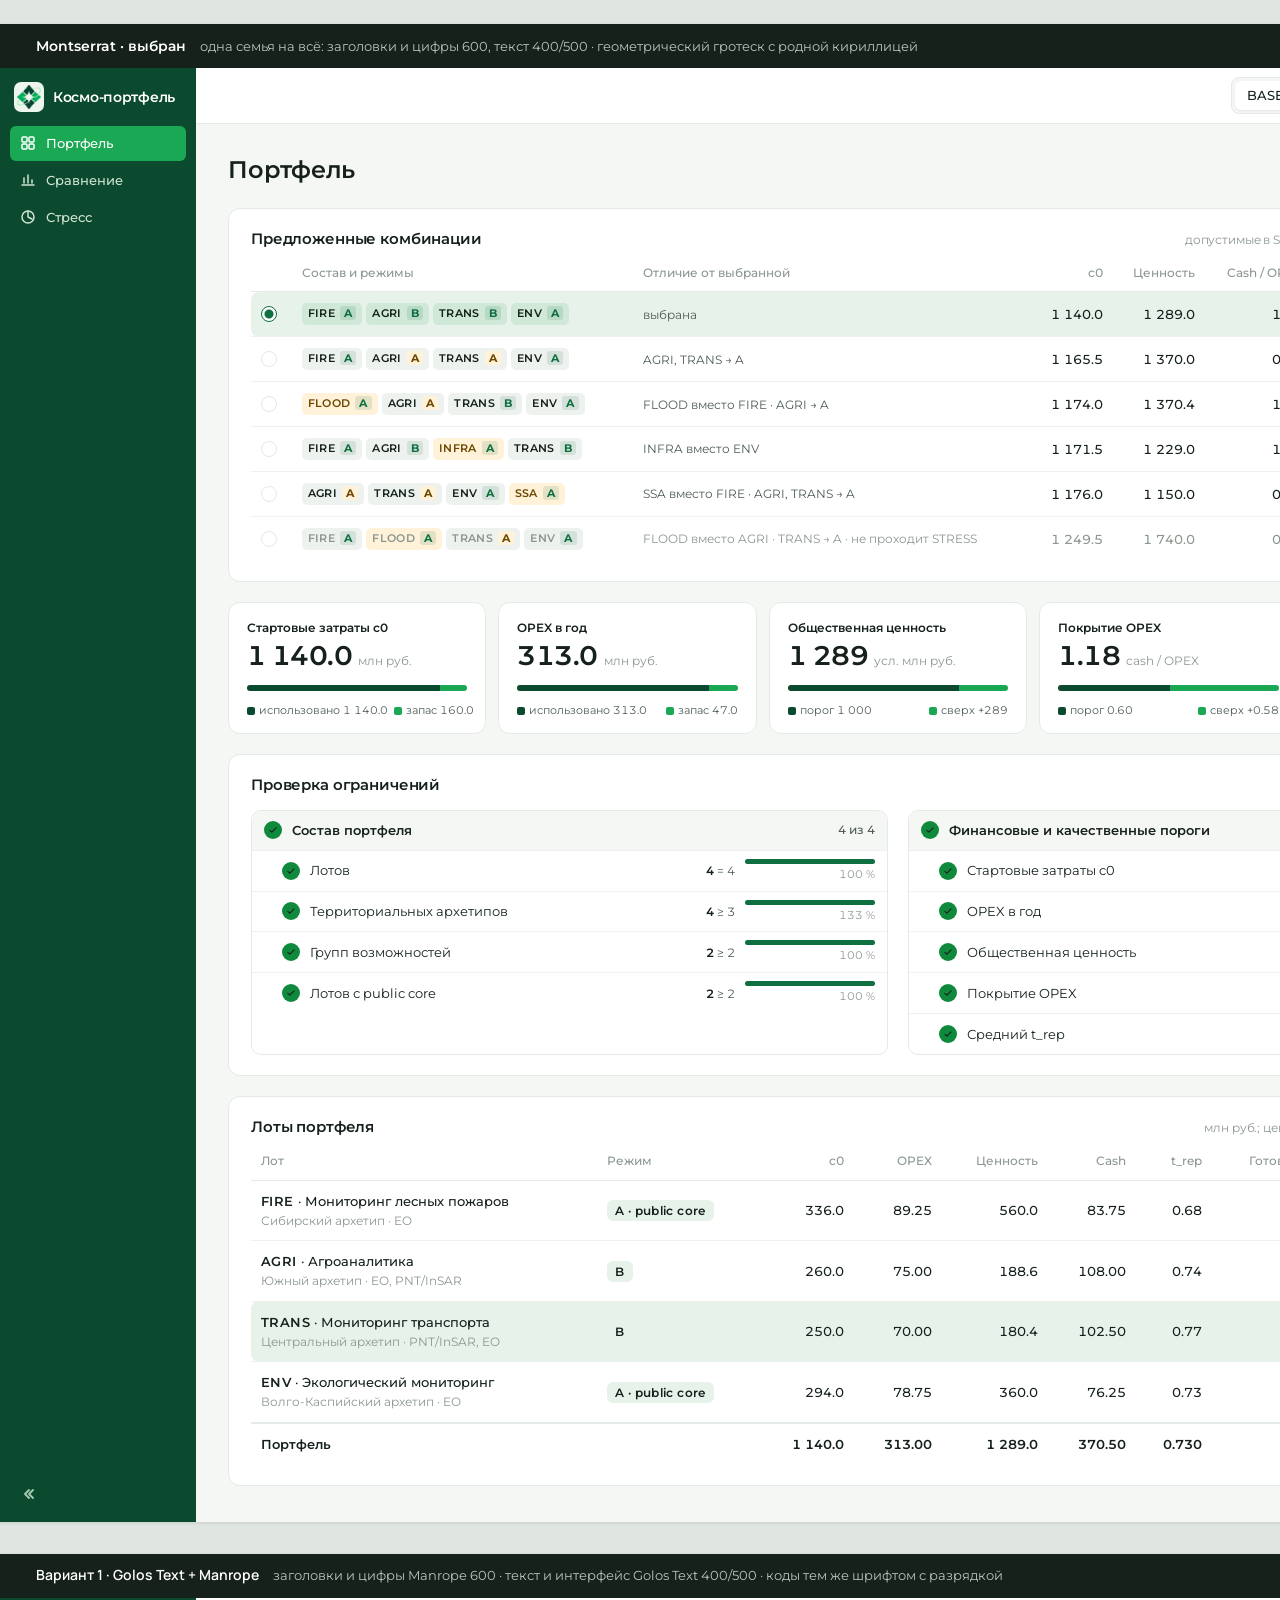
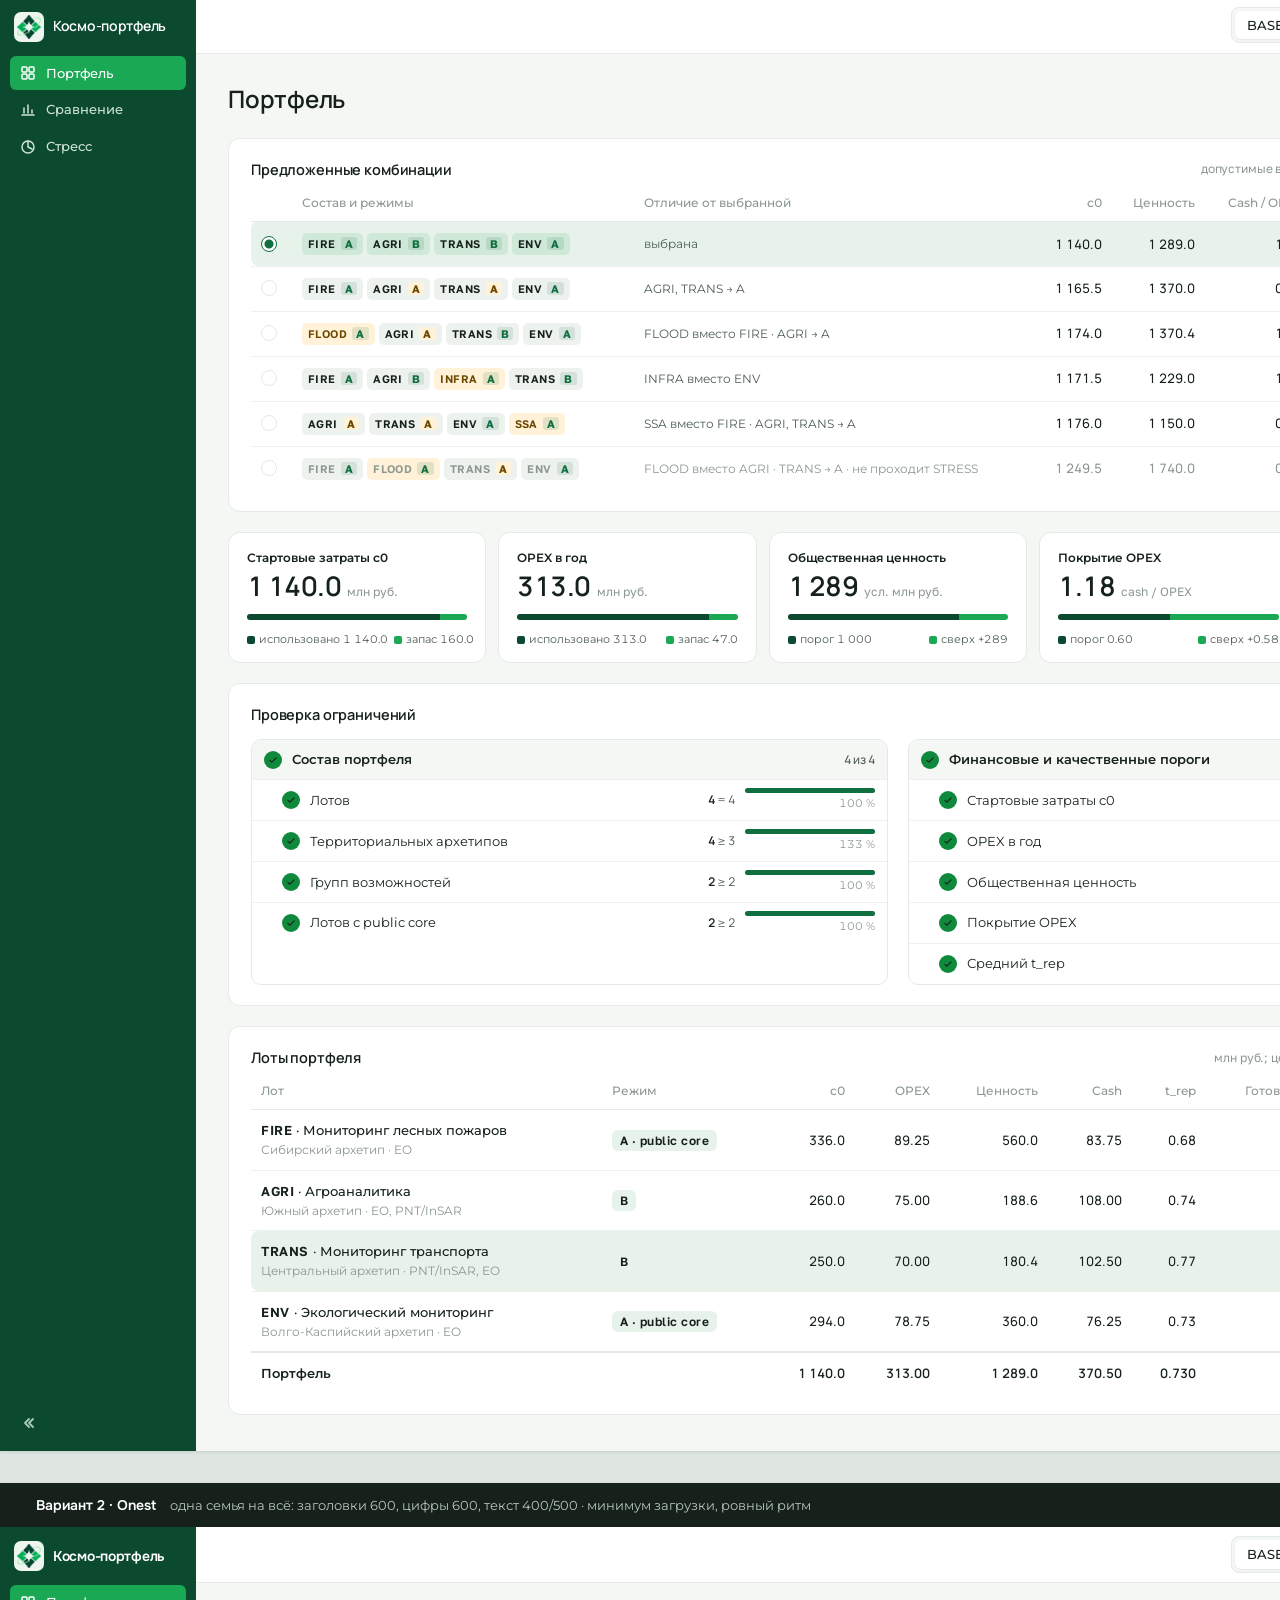
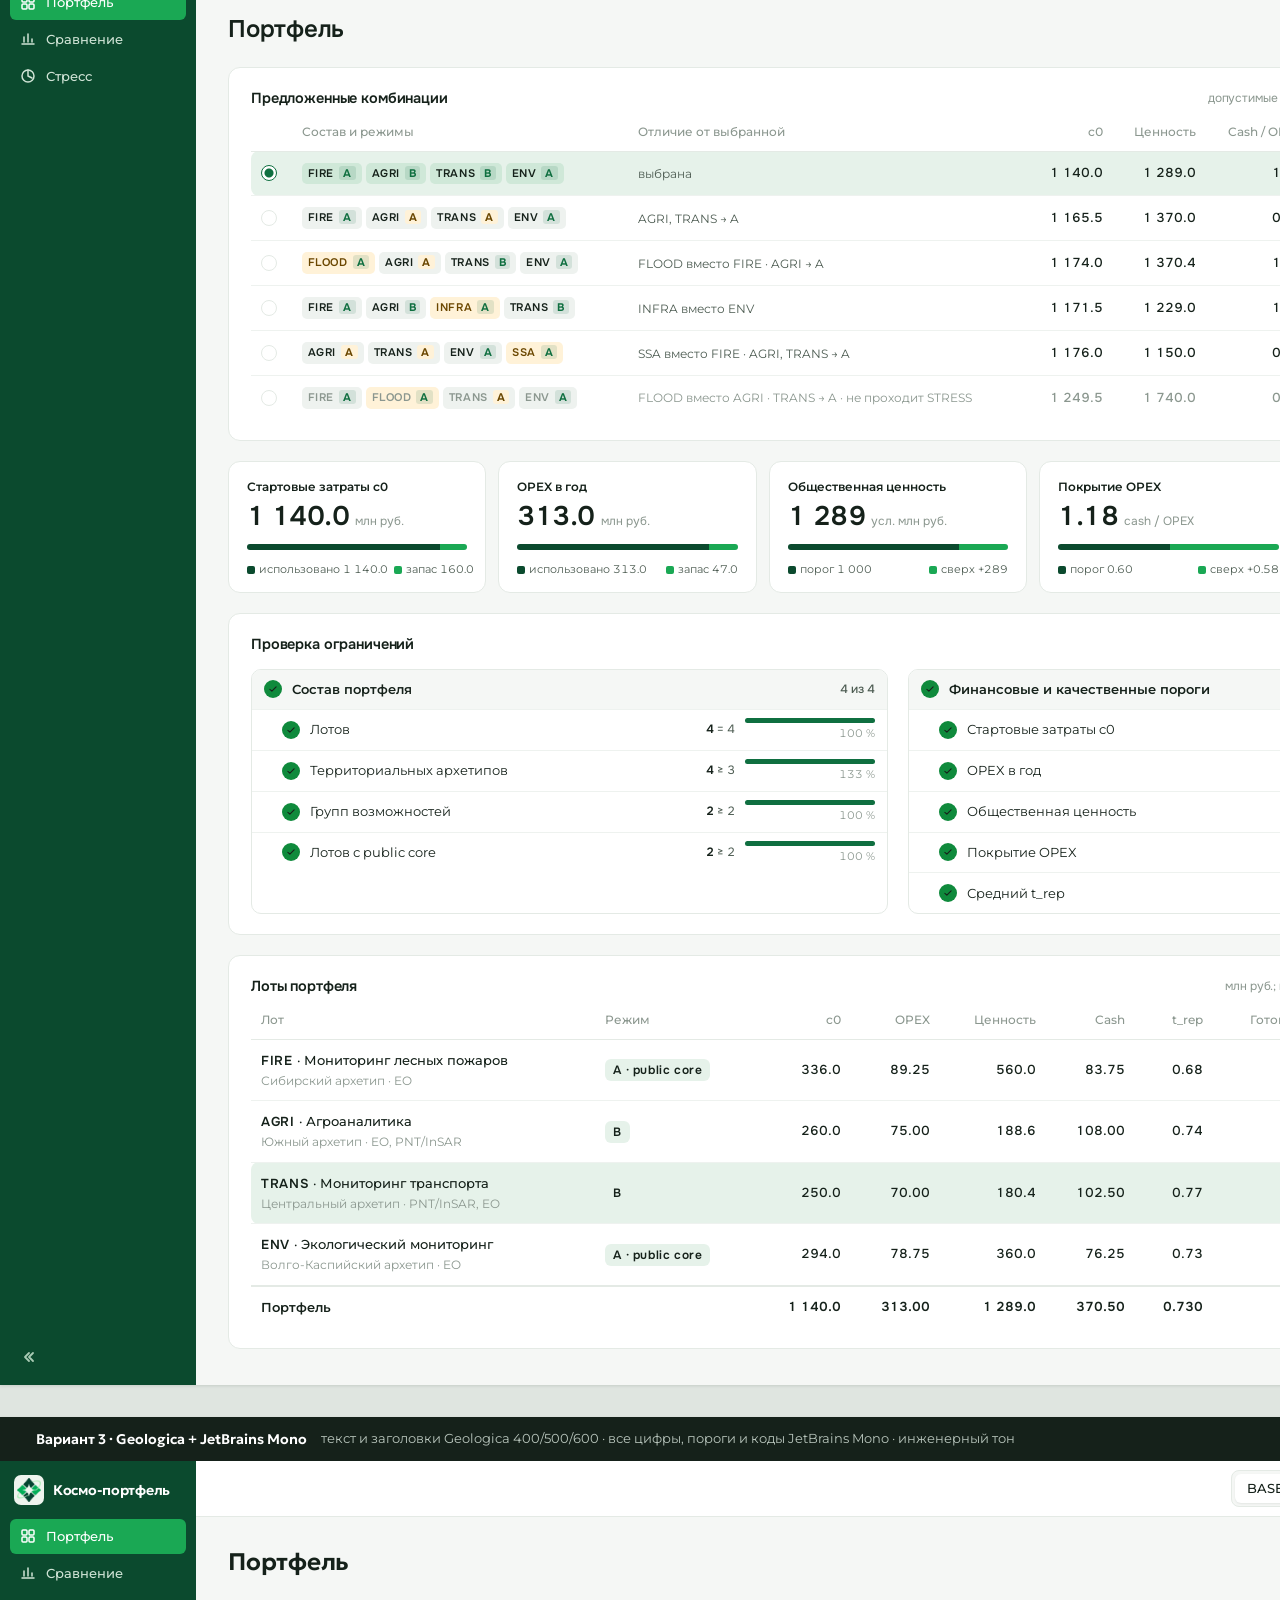
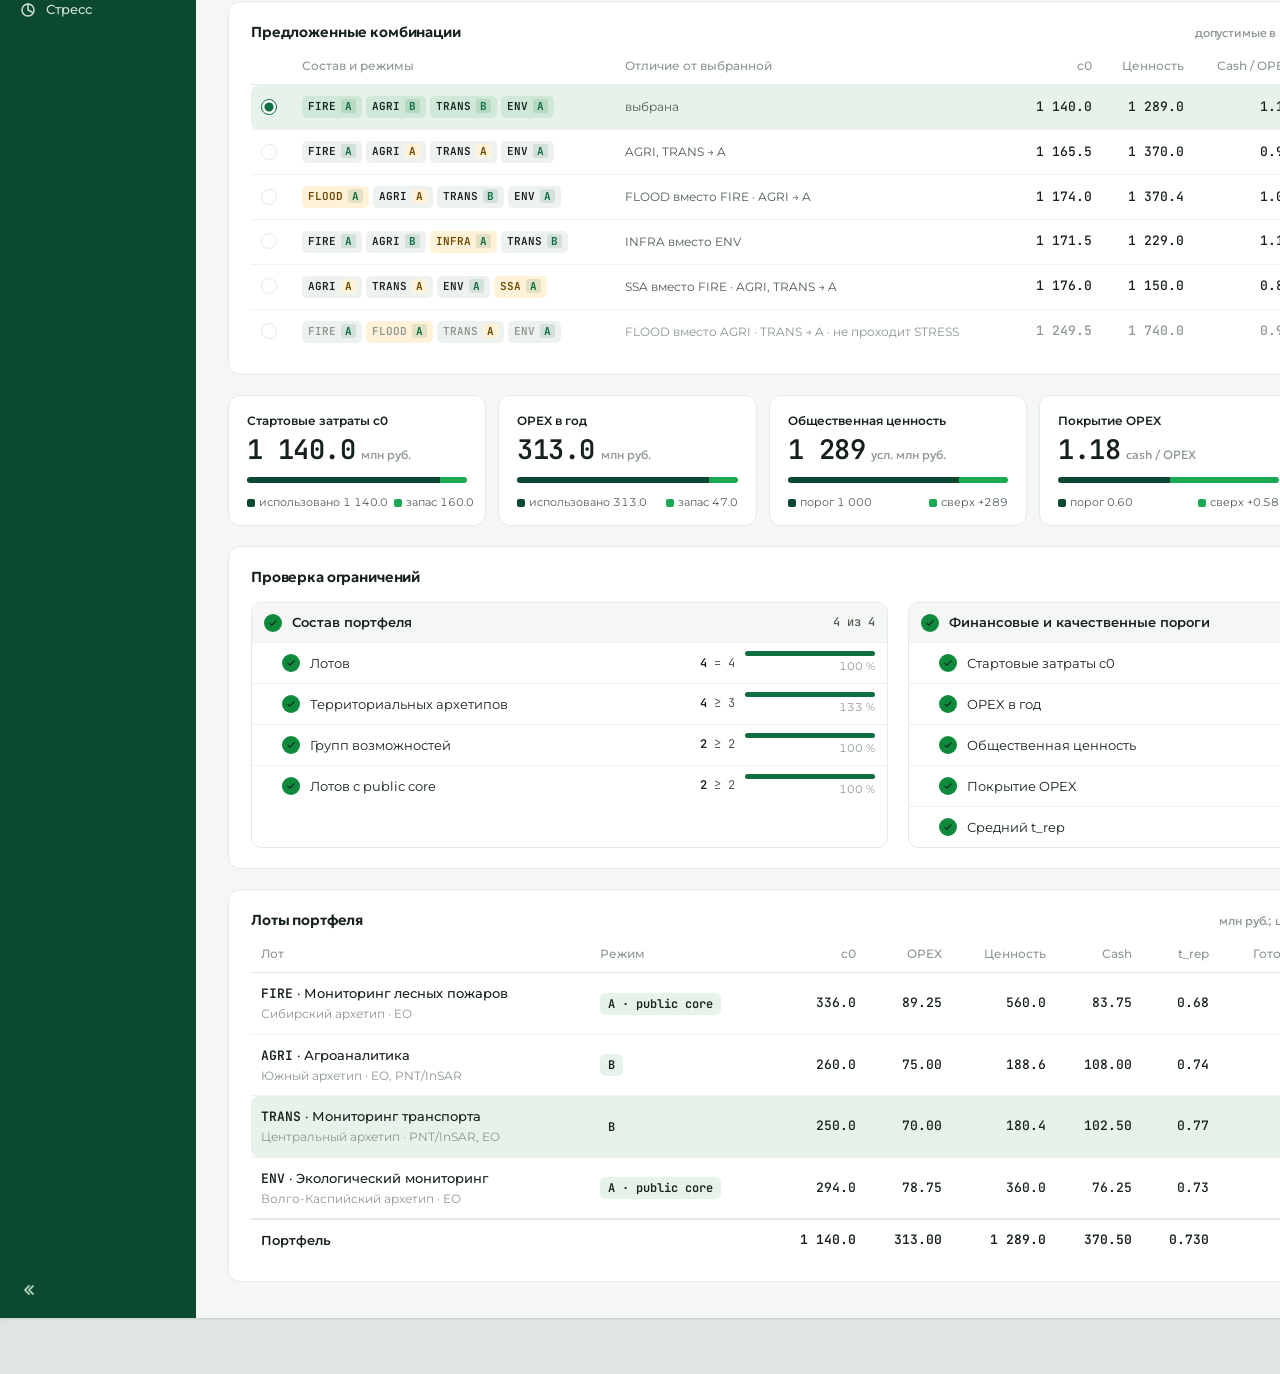
==== commit fba0e7f7: "Mockup: current portfolio FIRE-A AGRI-B TRANS-B ENV-A, wider layout, no screening tab Selected combi" ====
--- a/docs/mockup/fonts.html
+++ b/docs/mockup/fonts.html
@@ -22,7 +22,7 @@
 *{box-sizing:border-box}
 html,body{margin:0;background:var(--bg);color:var(--ink);font-family:var(--f-ui);font-size:13px;line-height:1.45}
 a{color:var(--brand);text-decoration:none}a:hover{color:#0b4a2e}
-.shell{width:1440px;background:var(--bg);display:grid;grid-template-columns:196px 1fr}
+.shell{width:1600px;background:var(--bg);display:grid;grid-template-columns:196px 1fr}
 .shell.collapsed{grid-template-columns:56px 1fr}
 .body{min-width:0;display:flex;flex-direction:column}
 /* sidebar: nav only */
@@ -81,8 +81,8 @@
 .btn{height:48px;display:inline-flex;align-items:center;padding:0 16px;border-radius:10px;background:var(--brand);color:#fff;font-weight:600;font-size:14px;white-space:nowrap}
 .btn.ghost{background:var(--surface);border:1px solid var(--rule);color:var(--ink);font-weight:500}
 /* tiles */
-.tiles{display:grid;grid-template-columns:repeat(5,1fr);gap:12px}
-.tiles.four{grid-template-columns:repeat(4,1fr)}
+.tiles{display:grid;grid-template-columns:repeat(5,minmax(0,1fr));gap:12px}
+.tiles.four{grid-template-columns:repeat(4,minmax(0,1fr))}
 .tile{background:var(--surface);border:1px solid var(--rule);border-radius:12px;padding:16px 18px 14px;display:flex;flex-direction:column;gap:6px}
 .tile .tl{display:flex;justify-content:space-between;align-items:center;font-size:12px;color:var(--ink);font-weight:600}
 .seg{display:flex;height:6px;border-radius:3px;overflow:hidden;margin-top:8px;background:var(--rule-2)}
@@ -144,6 +144,7 @@
 svg text{font-family:var(--f-ui);font-size:11px;fill:var(--ink-2)}
 svg text.n{font-family:var(--f-num);font-variant-numeric:tabular-nums;font-weight:500}
 svg text.xl,svg .xl text{font-size:9.5px;letter-spacing:.02em;fill:var(--ink-2)}
+svg .xm text{font-size:9px;letter-spacing:.1em;fill:var(--muted);font-weight:600}
 svg .grid{stroke:var(--rule-2);stroke-width:1}svg .axis{stroke:var(--rule);stroke-width:1}
 .legend{display:flex;gap:16px;font-size:12px;color:var(--ink-2);margin-top:8px}
 .legend i{display:inline-block;width:10px;height:10px;border-radius:3px;margin-right:6px;vertical-align:-1px}
@@ -194,6 +195,14 @@
 tr.total td{border-top:2px solid var(--rule);border-bottom:0;font-weight:600;color:var(--ink)}
 td .name{font-weight:500}td .sub{color:var(--muted);font-size:11.5px;margin-top:2px}
 
+/* lot chips with mode letter */
+.lot b{margin-left:5px;padding:0 4px;border-radius:3px;background:rgba(15,111,64,.12);color:var(--brand);font-weight:700}
+.lot b.chg{background:var(--warn-soft);color:#6b4700}
+/* two-line margin tile */
+.two{display:flex;flex-direction:column;gap:4px;margin-top:6px}
+.two div{display:flex;justify-content:space-between;align-items:baseline;font-size:12px;color:var(--ink-2)}
+.two b{font-family:var(--f-num);font-size:20px;font-weight:600;color:var(--ink);font-variant-numeric:tabular-nums;letter-spacing:-.02em}
+
 body{background:#dfe5e0;padding:24px 0}
 .shell{margin:0 auto 32px;box-shadow:0 1px 3px rgba(21,33,26,.12)}
 
@@ -204,25 +213,26 @@
 </head>
 <body>
 <section class="shell p-montserrat" id="screen-type-montserrat"><div class="spec"><b>Montserrat · выбран</b><span>одна семья на всё: заголовки и цифры 600, текст 400/500 · геометрический гротеск с родной кириллицей</span></div><aside class="side"><div class="brand"><i><img src="[data-uri]" alt=""></i><span>Космо-портфель</span></div>
-<nav class="nav"><a href="#" class="on"><svg viewBox="0 0 16 16" fill="none" stroke="currentColor" stroke-width="1.5" stroke-linecap="round" stroke-linejoin="round"><rect x="2" y="2" width="5" height="5" rx="1"></rect><rect x="9" y="2" width="5" height="5" rx="1"></rect><rect x="2" y="9" width="5" height="5" rx="1"></rect><rect x="9" y="9" width="5" height="5" rx="1"></rect></svg><span>Портфель</span></a><a href="#" class=""><svg viewBox="0 0 16 16" fill="none" stroke="currentColor" stroke-width="1.5" stroke-linecap="round" stroke-linejoin="round"><path d="M2 13h12M4 11V6M8 11V3M12 11V8"></path></svg><span>Сравнение</span></a><a href="#" class=""><svg viewBox="0 0 16 16" fill="none" stroke="currentColor" stroke-width="1.5" stroke-linecap="round" stroke-linejoin="round"><path d="M8 2v6l4 2"></path><circle cx="8" cy="8" r="6"></circle></svg><span>Стресс</span></a><a href="#" class=""><svg viewBox="0 0 16 16" fill="none" stroke="currentColor" stroke-width="1.5" stroke-linecap="round" stroke-linejoin="round"><circle cx="5" cy="5" r="1.5"></circle><circle cx="11" cy="4" r="1.5"></circle><circle cx="7" cy="11" r="1.5"></circle><circle cx="12" cy="10" r="1.5"></circle></svg><span>Отсев</span></a></nav>
+<nav class="nav"><a href="#" class="on"><svg viewBox="0 0 16 16" fill="none" stroke="currentColor" stroke-width="1.5" stroke-linecap="round" stroke-linejoin="round"><rect x="2" y="2" width="5" height="5" rx="1"></rect><rect x="9" y="2" width="5" height="5" rx="1"></rect><rect x="2" y="9" width="5" height="5" rx="1"></rect><rect x="9" y="9" width="5" height="5" rx="1"></rect></svg><span>Портфель</span></a><a href="#" class=""><svg viewBox="0 0 16 16" fill="none" stroke="currentColor" stroke-width="1.5" stroke-linecap="round" stroke-linejoin="round"><path d="M2 13h12M4 11V6M8 11V3M12 11V8"></path></svg><span>Сравнение</span></a><a href="#" class=""><svg viewBox="0 0 16 16" fill="none" stroke="currentColor" stroke-width="1.5" stroke-linecap="round" stroke-linejoin="round"><path d="M8 2v6l4 2"></path><circle cx="8" cy="8" r="6"></circle></svg><span>Стресс</span></a></nav>
 <div class="collapse" title="Свернуть панель"><svg viewBox="0 0 16 16" fill="none" stroke="currentColor" stroke-width="1.8" stroke-linecap="round" stroke-linejoin="round" stroke-width="1.6"><path d="M9 4L5 8l4 4M13 4L9 8l4 4"></path></svg></div></aside><div class="body"><header class="hdr"><div class="hright"><div class="segc"><span class="on">BASE · 1 300</span><span class="">STRESS · 1 180</span></div><span class="ver">данные v1.1</span></div></header><main class="main">
 <div class="top"><h1>Портфель</h1><div class="pill"><span class="dot"><svg viewBox="0 0 16 16" fill="none" stroke="currentColor" stroke-width="1.8" stroke-linecap="round" stroke-linejoin="round" stroke="#fff" stroke-width="2.4"><path d="M3 8.5l3.2 3L13 4.5"></path></svg></span>9 из 9 ограничений выполнены</div></div>
-<div class="card"><h2>Предложенные комбинации<span class="u">допустимые в STRESS, ранжированы моделью выбора</span><span class="help"><i>?</i><div class="pop">Инструмент перебирает все 5 670 комбинаций «4 лота × режимы» через канонический <b>case_core.py</b>, оставляет допустимые и ранжирует их моделью выбора команды (веса: ценность 0.30, c0 0.15, cash / OPEX 0.15, готовность 0.10, устойчивость 0.10, тираж 0.10, запас по STRESS 0.10). Портфель не собирается вручную по лотам: выбирается одна из предложенных комбинаций, отличия показаны относительно выбранной. Комбинация с FLOOD вместо AGRI даёт максимум ценности, но не проходит STRESS, поэтому не предлагается. Чувствительность ±20 % по весам не меняет лидера.</div></span></h2>
-<table>
-<tr><th></th><th>Состав</th><th>Режимы</th><th>Отличие от выбранной</th><th class="num">c0</th><th class="num">Ценность</th><th class="num">Cash / OPEX</th><th>BASE</th><th>STRESS</th><th class="num">Балл</th></tr>
-<tr class="hl"><td><span class="radio on"></span></td><td><span class="lots"><span class="lot">FIRE</span><span class="lot">AGRI</span><span class="lot">TRANS</span><span class="lot">ENV</span></span></td><td><span class="code">AAAA</span></td><td class="why">выбрана</td><td class="num">1 165.5</td><td class="num">1 370.0</td><td class="num">0.90</td><td><span class="st ok">PASS</span></td><td><span class="st ok">PASS</span></td><td class="num"><b>0.81</b></td></tr>
-<tr><td><span class="radio"></span></td><td><span class="lots"><span class="lot swap">FLOOD</span><span class="lot">AGRI</span><span class="lot">TRANS</span><span class="lot">ENV</span></span></td><td><span class="code">AABA</span></td><td class="why">FLOOD вместо FIRE · TRANS → B</td><td class="num">1 174.0</td><td class="num">1 370.4</td><td class="num">1.04</td><td><span class="st ok">PASS</span></td><td><span class="st ok">PASS</span></td><td class="num">0.79</td></tr>
-<tr><td><span class="radio"></span></td><td><span class="lots"><span class="lot">FIRE</span><span class="lot">AGRI</span><span class="lot swap">INFRA</span><span class="lot">TRANS</span></span></td><td><span class="code">ABAB</span></td><td class="why">INFRA вместо ENV · AGRI, TRANS → B</td><td class="num">1 171.5</td><td class="num">1 229.0</td><td class="num">1.18</td><td><span class="st ok">PASS</span></td><td><span class="st ok">PASS</span></td><td class="num">0.71</td></tr>
-<tr><td><span class="radio"></span></td><td><span class="lots"><span class="lot">AGRI</span><span class="lot">TRANS</span><span class="lot">ENV</span><span class="lot swap">SSA</span></span></td><td><span class="code">AAAA</span></td><td class="why">SSA вместо FIRE</td><td class="num">1 176.0</td><td class="num">1 150.0</td><td class="num">0.89</td><td><span class="st ok">PASS</span></td><td><span class="st ok">PASS</span></td><td class="num">0.58</td></tr>
-<tr class="dim"><td><span class="radio"></span></td><td><span class="lots"><span class="lot">FIRE</span><span class="lot swap">FLOOD</span><span class="lot">TRANS</span><span class="lot">ENV</span></span></td><td><span class="code">AAAA</span></td><td class="why">FLOOD вместо AGRI · не проходит STRESS</td><td class="num">1 249.5</td><td class="num">1 740.0</td><td class="num">0.97</td><td><span class="st ok">PASS</span></td><td><span class="st fail">FAIL · c0</span></td><td class="num">0.62</td></tr>
+<div class="card"><h2>Предложенные комбинации<span class="u">допустимые в STRESS, ранжированы моделью выбора</span><span class="help"><i>?</i><div class="pop">Инструмент перебирает все 5 670 комбинаций «4 лота × режимы» через канонический <b>case_core.py</b>, оставляет 143 допустимые в STRESS и ранжирует их моделью выбора команды: min–max нормализация по допустимым вариантам, веса — ценность 0.30, c0 0.15, cash / OPEX 0.15, готовность 0.10, устойчивость 0.10, тираж 0.10, запас по STRESS 0.10. Портфель не собирается вручную по лотам: выбирается одна из предложенных комбинаций, отличия показаны относительно выбранной (жёлтый лот — замена, жёлтая буква — другой режим). Выбранная комбинация — 3-я из 143 по баллу; выше только варианты с режимом C у AGRI. Комбинация с FLOOD вместо AGRI даёт максимум ценности, но не проходит STRESS, поэтому не предлагается.</div></span></h2>
+<table>
+<tr><th></th><th>Состав и режимы</th><th>Отличие от выбранной</th><th class="num">c0</th><th class="num">Ценность</th><th class="num">Cash / OPEX</th><th>BASE</th><th>STRESS</th><th class="num">Балл</th></tr>
+<tr class="hl"><td><span class="radio on"></span></td><td><span class="lots"><span class="lot">FIRE<b>A</b></span><span class="lot">AGRI<b>B</b></span><span class="lot">TRANS<b>B</b></span><span class="lot">ENV<b>A</b></span></span></td><td class="why">выбрана</td><td class="num">1 140.0</td><td class="num">1 289.0</td><td class="num">1.18</td><td><span class="st ok">PASS</span></td><td><span class="st ok">PASS</span></td><td class="num"><b>0.72</b></td></tr>
+<tr><td><span class="radio"></span></td><td><span class="lots"><span class="lot">FIRE<b>A</b></span><span class="lot">AGRI<b class="chg">A</b></span><span class="lot">TRANS<b class="chg">A</b></span><span class="lot">ENV<b>A</b></span></span></td><td class="why">AGRI, TRANS → A</td><td class="num">1 165.5</td><td class="num">1 370.0</td><td class="num">0.90</td><td><span class="st ok">PASS</span></td><td><span class="st ok">PASS</span></td><td class="num">0.58</td></tr>
+<tr><td><span class="radio"></span></td><td><span class="lots"><span class="lot swap">FLOOD<b>A</b></span><span class="lot">AGRI<b class="chg">A</b></span><span class="lot">TRANS<b>B</b></span><span class="lot">ENV<b>A</b></span></span></td><td class="why">FLOOD вместо FIRE · AGRI → A</td><td class="num">1 174.0</td><td class="num">1 370.4</td><td class="num">1.04</td><td><span class="st ok">PASS</span></td><td><span class="st ok">PASS</span></td><td class="num">0.56</td></tr>
+<tr><td><span class="radio"></span></td><td><span class="lots"><span class="lot">FIRE<b>A</b></span><span class="lot">AGRI<b>B</b></span><span class="lot swap">INFRA<b>A</b></span><span class="lot">TRANS<b>B</b></span></span></td><td class="why">INFRA вместо ENV</td><td class="num">1 171.5</td><td class="num">1 229.0</td><td class="num">1.18</td><td><span class="st ok">PASS</span></td><td><span class="st ok">PASS</span></td><td class="num">0.47</td></tr>
+<tr><td><span class="radio"></span></td><td><span class="lots"><span class="lot">AGRI<b class="chg">A</b></span><span class="lot">TRANS<b class="chg">A</b></span><span class="lot">ENV<b>A</b></span><span class="lot swap">SSA<b>A</b></span></span></td><td class="why">SSA вместо FIRE · AGRI, TRANS → A</td><td class="num">1 176.0</td><td class="num">1 150.0</td><td class="num">0.89</td><td><span class="st ok">PASS</span></td><td><span class="st ok">PASS</span></td><td class="num">0.29</td></tr>
+<tr class="dim"><td><span class="radio"></span></td><td><span class="lots"><span class="lot">FIRE<b>A</b></span><span class="lot swap">FLOOD<b>A</b></span><span class="lot">TRANS<b class="chg">A</b></span><span class="lot">ENV<b>A</b></span></span></td><td class="why">FLOOD вместо AGRI · TRANS → A · не проходит STRESS</td><td class="num">1 249.5</td><td class="num">1 740.0</td><td class="num">0.97</td><td><span class="st ok">PASS</span></td><td><span class="st fail">FAIL · c0</span></td><td class="num">0.42</td></tr>
 </table>
 </div>
 <div class="tiles">
-  <div class="tile"><div class="tl">Стартовые затраты c0</div><div class="tv">1 165.5<small>млн руб.</small></div><div class="seg"><i class="req" style="width:89.7%"></i><i class="sur" style="width:10.3%"></i></div><div class="seglbl"><span><i class="sw" style="background:#0b4a2e"></i>использовано 1 165.5</span><span><i class="sw" style="background:#1aa854"></i>запас 134.5</span></div></div>
-  <div class="tile"><div class="tl">OPEX в год</div><div class="tv">320.2<small>млн руб.</small></div><div class="seg"><i class="req" style="width:88.9%"></i><i class="sur" style="width:11.1%"></i></div><div class="seglbl"><span><i class="sw" style="background:#0b4a2e"></i>использовано 320.2</span><span><i class="sw" style="background:#1aa854"></i>запас 39.8</span></div></div>
-  <div class="tile"><div class="tl">Общественная ценность</div><div class="tv">1 370<small>усл. млн руб.</small></div><div class="seg"><i class="req" style="width:73%"></i><i class="sur" style="width:27%"></i></div><div class="seglbl"><span><i class="sw" style="background:#0b4a2e"></i>порог 1 000</span><span><i class="sw" style="background:#1aa854"></i>сверх +370</span></div></div>
-  <div class="tile"><div class="tl">Покрытие OPEX</div><div class="tv">0.90<small>cash / OPEX</small></div><div class="seg"><i class="req" style="width:66.5%"></i><i class="sur" style="width:33.5%"></i></div><div class="seglbl"><span><i class="sw" style="background:#0b4a2e"></i>порог 0.60</span><span><i class="sw" style="background:#1aa854"></i>сверх +0.30</span></div></div>
-  <div class="tile"><div class="tl">Запас по бюджету c0</div><div class="tv">134.5<small>млн руб. в BASE</small></div><div class="seglbl col"><span>в STRESS (≤ 1 180): <b>14.5</b></span><span>до порога STRESS 1.2 %</span></div></div>
+  <div class="tile"><div class="tl">Стартовые затраты c0</div><div class="tv">1 140.0<small>млн руб.</small></div><div class="seg"><i class="req" style="width:87.7%"></i><i class="sur" style="width:12.3%"></i></div><div class="seglbl"><span><i class="sw" style="background:#0b4a2e"></i>использовано 1 140.0</span><span><i class="sw" style="background:#1aa854"></i>запас 160.0</span></div></div>
+  <div class="tile"><div class="tl">OPEX в год</div><div class="tv">313.0<small>млн руб.</small></div><div class="seg"><i class="req" style="width:86.9%"></i><i class="sur" style="width:13.1%"></i></div><div class="seglbl"><span><i class="sw" style="background:#0b4a2e"></i>использовано 313.0</span><span><i class="sw" style="background:#1aa854"></i>запас 47.0</span></div></div>
+  <div class="tile"><div class="tl">Общественная ценность</div><div class="tv">1 289<small>усл. млн руб.</small></div><div class="seg"><i class="req" style="width:77.6%"></i><i class="sur" style="width:22.4%"></i></div><div class="seglbl"><span><i class="sw" style="background:#0b4a2e"></i>порог 1 000</span><span><i class="sw" style="background:#1aa854"></i>сверх +289</span></div></div>
+  <div class="tile"><div class="tl">Покрытие OPEX</div><div class="tv">1.18<small>cash / OPEX</small></div><div class="seg"><i class="req" style="width:50.7%"></i><i class="sur" style="width:49.3%"></i></div><div class="seglbl"><span><i class="sw" style="background:#0b4a2e"></i>порог 0.60</span><span><i class="sw" style="background:#1aa854"></i>сверх +0.58</span></div></div>
+  <div class="tile"><div class="tl">Запас по c0</div><div class="two"><div><span>BASE</span><b>160.0</b></div><div><span>STRESS</span><b>40.0</b></div></div></div>
 </div>
 <div class="card"><h2>Проверка ограничений<span class="help"><i>?</i><div class="pop">Девять проверок <b>check_constraints</b>. Состав: ровно 4 лота, ≥ 3 территориальных архетипа среди нефедеральных, ≥ 2 группы возможностей, ≥ 2 лота с public core. Пороги: c0 ≤ 1 300 в BASE и ≤ 1 180 в STRESS, OPEX ≤ 360 млн руб./год, ценность ≥ 1 000, cash / OPEX ≥ 0.60, средний t_rep ≥ 0.63. Границы включительно. Процент справа — факт в долях порога: для «≤» ниже 100 % значит внутри лимита, для «≥» выше 100 % значит порог перекрыт. При нарушении строка красная и показывает «нарушено: факт &gt; порог».</div></span></h2>
 <div class="jobs2">
@@ -231,51 +241,52 @@
       <div class="jr"><span class="circ"><svg viewBox="0 0 16 16" fill="none" stroke="currentColor" stroke-width="1.8" stroke-linecap="round" stroke-linejoin="round" stroke="#fff" stroke-width="2.4"><path d="M3 8.5l3.2 3L13 4.5"></path></svg></span><div>Лотов</div><div class="m"><b>4</b> = 4</div><div><div class="mbar"><i style="width:100%"></i></div><div class="mtxt">100 %</div></div></div>
       <div class="jr"><span class="circ"><svg viewBox="0 0 16 16" fill="none" stroke="currentColor" stroke-width="1.8" stroke-linecap="round" stroke-linejoin="round" stroke="#fff" stroke-width="2.4"><path d="M3 8.5l3.2 3L13 4.5"></path></svg></span><div>Территориальных архетипов</div><div class="m"><b>4</b> ≥ 3</div><div><div class="mbar"><i style="width:100%"></i></div><div class="mtxt">133 %</div></div></div>
       <div class="jr"><span class="circ"><svg viewBox="0 0 16 16" fill="none" stroke="currentColor" stroke-width="1.8" stroke-linecap="round" stroke-linejoin="round" stroke="#fff" stroke-width="2.4"><path d="M3 8.5l3.2 3L13 4.5"></path></svg></span><div>Групп возможностей</div><div class="m"><b>2</b> ≥ 2</div><div><div class="mbar"><i style="width:100%"></i></div><div class="mtxt">100 %</div></div></div>
-      <div class="jr"><span class="circ"><svg viewBox="0 0 16 16" fill="none" stroke="currentColor" stroke-width="1.8" stroke-linecap="round" stroke-linejoin="round" stroke="#fff" stroke-width="2.4"><path d="M3 8.5l3.2 3L13 4.5"></path></svg></span><div>Лотов с public core</div><div class="m"><b>4</b> ≥ 2</div><div><div class="mbar"><i style="width:100%"></i></div><div class="mtxt">200 %</div></div></div>
+      <div class="jr"><span class="circ"><svg viewBox="0 0 16 16" fill="none" stroke="currentColor" stroke-width="1.8" stroke-linecap="round" stroke-linejoin="round" stroke="#fff" stroke-width="2.4"><path d="M3 8.5l3.2 3L13 4.5"></path></svg></span><div>Лотов с public core</div><div class="m"><b>2</b> ≥ 2</div><div><div class="mbar"><i style="width:100%"></i></div><div class="mtxt">100 %</div></div></div>
     </div>
   </div>
   <div class="jobs">
     <div class="jg"><div class="jh"><span class="circ"><svg viewBox="0 0 16 16" fill="none" stroke="currentColor" stroke-width="1.8" stroke-linecap="round" stroke-linejoin="round" stroke="#fff" stroke-width="2.4"><path d="M3 8.5l3.2 3L13 4.5"></path></svg></span>Финансовые и качественные пороги<span class="cnt">5 из 5</span></div>
-      <div class="jr"><span class="circ"><svg viewBox="0 0 16 16" fill="none" stroke="currentColor" stroke-width="1.8" stroke-linecap="round" stroke-linejoin="round" stroke="#fff" stroke-width="2.4"><path d="M3 8.5l3.2 3L13 4.5"></path></svg></span><div>Стартовые затраты c0</div><div class="m"><b>1 165.5</b> ≤ 1 300</div><div><div class="mbar"><i style="width:89.7%"></i></div><div class="mtxt">90 %</div></div></div>
-      <div class="jr"><span class="circ"><svg viewBox="0 0 16 16" fill="none" stroke="currentColor" stroke-width="1.8" stroke-linecap="round" stroke-linejoin="round" stroke="#fff" stroke-width="2.4"><path d="M3 8.5l3.2 3L13 4.5"></path></svg></span><div>OPEX в год</div><div class="m"><b>320.2</b> ≤ 360</div><div><div class="mbar"><i style="width:88.9%"></i></div><div class="mtxt">89 %</div></div></div>
-      <div class="jr"><span class="circ"><svg viewBox="0 0 16 16" fill="none" stroke="currentColor" stroke-width="1.8" stroke-linecap="round" stroke-linejoin="round" stroke="#fff" stroke-width="2.4"><path d="M3 8.5l3.2 3L13 4.5"></path></svg></span><div>Общественная ценность</div><div class="m"><b>1 370.0</b> ≥ 1 000</div><div><div class="mbar"><i style="width:100%"></i></div><div class="mtxt">137 %</div></div></div>
-      <div class="jr"><span class="circ"><svg viewBox="0 0 16 16" fill="none" stroke="currentColor" stroke-width="1.8" stroke-linecap="round" stroke-linejoin="round" stroke="#fff" stroke-width="2.4"><path d="M3 8.5l3.2 3L13 4.5"></path></svg></span><div>Покрытие OPEX</div><div class="m"><b>0.902</b> ≥ 0.60</div><div><div class="mbar"><i style="width:100%"></i></div><div class="mtxt">150 %</div></div></div>
+      <div class="jr"><span class="circ"><svg viewBox="0 0 16 16" fill="none" stroke="currentColor" stroke-width="1.8" stroke-linecap="round" stroke-linejoin="round" stroke="#fff" stroke-width="2.4"><path d="M3 8.5l3.2 3L13 4.5"></path></svg></span><div>Стартовые затраты c0</div><div class="m"><b>1 140.0</b> ≤ 1 300</div><div><div class="mbar"><i style="width:87.7%"></i></div><div class="mtxt">88 %</div></div></div>
+      <div class="jr"><span class="circ"><svg viewBox="0 0 16 16" fill="none" stroke="currentColor" stroke-width="1.8" stroke-linecap="round" stroke-linejoin="round" stroke="#fff" stroke-width="2.4"><path d="M3 8.5l3.2 3L13 4.5"></path></svg></span><div>OPEX в год</div><div class="m"><b>313.0</b> ≤ 360</div><div><div class="mbar"><i style="width:86.9%"></i></div><div class="mtxt">87 %</div></div></div>
+      <div class="jr"><span class="circ"><svg viewBox="0 0 16 16" fill="none" stroke="currentColor" stroke-width="1.8" stroke-linecap="round" stroke-linejoin="round" stroke="#fff" stroke-width="2.4"><path d="M3 8.5l3.2 3L13 4.5"></path></svg></span><div>Общественная ценность</div><div class="m"><b>1 289.0</b> ≥ 1 000</div><div><div class="mbar"><i style="width:100%"></i></div><div class="mtxt">129 %</div></div></div>
+      <div class="jr"><span class="circ"><svg viewBox="0 0 16 16" fill="none" stroke="currentColor" stroke-width="1.8" stroke-linecap="round" stroke-linejoin="round" stroke="#fff" stroke-width="2.4"><path d="M3 8.5l3.2 3L13 4.5"></path></svg></span><div>Покрытие OPEX</div><div class="m"><b>1.184</b> ≥ 0.60</div><div><div class="mbar"><i style="width:100%"></i></div><div class="mtxt">197 %</div></div></div>
       <div class="jr"><span class="circ"><svg viewBox="0 0 16 16" fill="none" stroke="currentColor" stroke-width="1.8" stroke-linecap="round" stroke-linejoin="round" stroke="#fff" stroke-width="2.4"><path d="M3 8.5l3.2 3L13 4.5"></path></svg></span><div>Средний t_rep</div><div class="m"><b>0.730</b> ≥ 0.63</div><div><div class="mbar"><i style="width:100%"></i></div><div class="mtxt">116 %</div></div></div>
     </div>
   </div>
 </div>
 </div>
-<div class="card"><h2>Лоты портфеля<span class="u">млн руб.; ценность в усл. млн руб./год; индексы 1–5</span><span class="help"><i>?</i><div class="pop">Значения после применения режима: c0 и OPEX умножены на k_c0 и k_opex, ценность — на k_vpub, поступления = якорные × k_anchor + коммерческие × k_commercial. <b>Режим A:</b> базовый слой открыт региональным службам без платы, коммерческий доступ ограничен (k_commercial 0.25), ценность сохраняется полностью, лот считается public core. Готовность, устойчивость и тираж — индексы 1–5 из <b>lots.csv</b>. В строке «Портфель» — суммы; для t_rep и индексов — средние. Подсвечен лот, входящий во все 143 допустимых STRESS-комбинации.</div></span></h2>
+<div class="card"><h2>Лоты портфеля<span class="u">млн руб.; ценность в усл. млн руб./год; индексы 1–5</span><span class="help"><i>?</i><div class="pop">Значения после применения режима: c0 и OPEX умножены на k_c0 и k_opex, ценность — на k_vpub, поступления = якорные × k_anchor + коммерческие × k_commercial. <b>Режим A:</b> базовый слой открыт региональным службам без платы, коммерческий доступ ограничен (k_commercial 0.25), ценность сохраняется полностью, лот считается public core. <b>Режим B:</b> исходные c0 и OPEX, ценность 0.82, якорные 0.8, коммерческие 0.7, без public core. Готовность, устойчивость и тираж — индексы 1–5 из <b>lots.csv</b>. В строке «Портфель» — суммы; для t_rep и индексов — средние. Подсвечен лот, входящий во все 143 допустимых STRESS-комбинации.</div></span></h2>
 <table>
 <tr><th>Лот</th><th>Режим</th><th class="num">c0</th><th class="num">OPEX</th><th class="num">Ценность</th><th class="num">Cash</th><th class="num">t_rep</th><th class="num">Готовность</th><th class="num">Устойчивость</th><th class="num">Тираж</th></tr>
-<tr><td><div class="name"><span class="code">FIRE</span> · Мониторинг лесных пожаров</div><div class="sub">Сибирский архетип · EO</div></td><td><span class="mode">A · public core</span></td><td class="num">336.0</td><td class="num">89.25</td><td class="num">560</td><td class="num">83.75</td><td class="num">0.68</td><td class="num">4.3</td><td class="num">3.5</td><td class="num">4.5</td></tr>
-<tr><td><div class="name"><span class="code">AGRI</span> · Агроаналитика</div><div class="sub">Южный архетип · EO, PNT/InSAR</div></td><td><span class="mode">A · public core</span></td><td class="num">273.0</td><td class="num">78.75</td><td class="num">230</td><td class="num">60.00</td><td class="num">0.74</td><td class="num">4.6</td><td class="num">4.1</td><td class="num">4.8</td></tr>
-<tr class="hl"><td><div class="name"><span class="code">TRANS</span> · Мониторинг транспорта</div><div class="sub">Центральный архетип · PNT/InSAR, EO</div></td><td><span class="mode">A · public core</span></td><td class="num">262.5</td><td class="num">73.50</td><td class="num">220</td><td class="num">68.75</td><td class="num">0.77</td><td class="num">4.8</td><td class="num">4.4</td><td class="num">4.7</td></tr>
-<tr><td><div class="name"><span class="code">ENV</span> · Экологический мониторинг</div><div class="sub">Волго-Каспийский архетип · EO</div></td><td><span class="mode">A · public core</span></td><td class="num">294.0</td><td class="num">78.75</td><td class="num">360</td><td class="num">76.25</td><td class="num">0.73</td><td class="num">4.4</td><td class="num">4.2</td><td class="num">4.7</td></tr>
-<tr class="total"><td>Портфель</td><td></td><td class="num">1 165.5</td><td class="num">320.25</td><td class="num">1 370</td><td class="num">288.75</td><td class="num">0.730</td><td class="num">4.53</td><td class="num">4.05</td><td class="num">4.68</td></tr>
+<tr><td><div class="name"><span class="code">FIRE</span> · Мониторинг лесных пожаров</div><div class="sub">Сибирский архетип · EO</div></td><td><span class="mode">A · public core</span></td><td class="num">336.0</td><td class="num">89.25</td><td class="num">560.0</td><td class="num">83.75</td><td class="num">0.68</td><td class="num">4.3</td><td class="num">3.5</td><td class="num">4.5</td></tr>
+<tr><td><div class="name"><span class="code">AGRI</span> · Агроаналитика</div><div class="sub">Южный архетип · EO, PNT/InSAR</div></td><td><span class="mode">B</span></td><td class="num">260.0</td><td class="num">75.00</td><td class="num">188.6</td><td class="num">108.00</td><td class="num">0.74</td><td class="num">4.6</td><td class="num">4.1</td><td class="num">4.8</td></tr>
+<tr class="hl"><td><div class="name"><span class="code">TRANS</span> · Мониторинг транспорта</div><div class="sub">Центральный архетип · PNT/InSAR, EO</div></td><td><span class="mode">B</span></td><td class="num">250.0</td><td class="num">70.00</td><td class="num">180.4</td><td class="num">102.50</td><td class="num">0.77</td><td class="num">4.8</td><td class="num">4.4</td><td class="num">4.7</td></tr>
+<tr><td><div class="name"><span class="code">ENV</span> · Экологический мониторинг</div><div class="sub">Волго-Каспийский архетип · EO</div></td><td><span class="mode">A · public core</span></td><td class="num">294.0</td><td class="num">78.75</td><td class="num">360.0</td><td class="num">76.25</td><td class="num">0.73</td><td class="num">4.4</td><td class="num">4.2</td><td class="num">4.7</td></tr>
+<tr class="total"><td>Портфель</td><td></td><td class="num">1 140.0</td><td class="num">313.00</td><td class="num">1 289.0</td><td class="num">370.50</td><td class="num">0.730</td><td class="num">4.53</td><td class="num">4.05</td><td class="num">4.68</td></tr>
 </table>
 </div>
 </main></div></section>
 <section class="shell p-golos" id="screen-type-golos"><div class="spec"><b>Вариант 1 · Golos Text + Manrope</b><span>заголовки и цифры Manrope 600 · текст и интерфейс Golos Text 400/500 · коды тем же шрифтом с разрядкой</span></div><aside class="side"><div class="brand"><i><img src="[data-uri]" alt=""></i><span>Космо-портфель</span></div>
-<nav class="nav"><a href="#" class="on"><svg viewBox="0 0 16 16" fill="none" stroke="currentColor" stroke-width="1.5" stroke-linecap="round" stroke-linejoin="round"><rect x="2" y="2" width="5" height="5" rx="1"></rect><rect x="9" y="2" width="5" height="5" rx="1"></rect><rect x="2" y="9" width="5" height="5" rx="1"></rect><rect x="9" y="9" width="5" height="5" rx="1"></rect></svg><span>Портфель</span></a><a href="#" class=""><svg viewBox="0 0 16 16" fill="none" stroke="currentColor" stroke-width="1.5" stroke-linecap="round" stroke-linejoin="round"><path d="M2 13h12M4 11V6M8 11V3M12 11V8"></path></svg><span>Сравнение</span></a><a href="#" class=""><svg viewBox="0 0 16 16" fill="none" stroke="currentColor" stroke-width="1.5" stroke-linecap="round" stroke-linejoin="round"><path d="M8 2v6l4 2"></path><circle cx="8" cy="8" r="6"></circle></svg><span>Стресс</span></a><a href="#" class=""><svg viewBox="0 0 16 16" fill="none" stroke="currentColor" stroke-width="1.5" stroke-linecap="round" stroke-linejoin="round"><circle cx="5" cy="5" r="1.5"></circle><circle cx="11" cy="4" r="1.5"></circle><circle cx="7" cy="11" r="1.5"></circle><circle cx="12" cy="10" r="1.5"></circle></svg><span>Отсев</span></a></nav>
+<nav class="nav"><a href="#" class="on"><svg viewBox="0 0 16 16" fill="none" stroke="currentColor" stroke-width="1.5" stroke-linecap="round" stroke-linejoin="round"><rect x="2" y="2" width="5" height="5" rx="1"></rect><rect x="9" y="2" width="5" height="5" rx="1"></rect><rect x="2" y="9" width="5" height="5" rx="1"></rect><rect x="9" y="9" width="5" height="5" rx="1"></rect></svg><span>Портфель</span></a><a href="#" class=""><svg viewBox="0 0 16 16" fill="none" stroke="currentColor" stroke-width="1.5" stroke-linecap="round" stroke-linejoin="round"><path d="M2 13h12M4 11V6M8 11V3M12 11V8"></path></svg><span>Сравнение</span></a><a href="#" class=""><svg viewBox="0 0 16 16" fill="none" stroke="currentColor" stroke-width="1.5" stroke-linecap="round" stroke-linejoin="round"><path d="M8 2v6l4 2"></path><circle cx="8" cy="8" r="6"></circle></svg><span>Стресс</span></a></nav>
 <div class="collapse" title="Свернуть панель"><svg viewBox="0 0 16 16" fill="none" stroke="currentColor" stroke-width="1.8" stroke-linecap="round" stroke-linejoin="round" stroke-width="1.6"><path d="M9 4L5 8l4 4M13 4L9 8l4 4"></path></svg></div></aside><div class="body"><header class="hdr"><div class="hright"><div class="segc"><span class="on">BASE · 1 300</span><span class="">STRESS · 1 180</span></div><span class="ver">данные v1.1</span></div></header><main class="main">
 <div class="top"><h1>Портфель</h1><div class="pill"><span class="dot"><svg viewBox="0 0 16 16" fill="none" stroke="currentColor" stroke-width="1.8" stroke-linecap="round" stroke-linejoin="round" stroke="#fff" stroke-width="2.4"><path d="M3 8.5l3.2 3L13 4.5"></path></svg></span>9 из 9 ограничений выполнены</div></div>
-<div class="card"><h2>Предложенные комбинации<span class="u">допустимые в STRESS, ранжированы моделью выбора</span><span class="help"><i>?</i><div class="pop">Инструмент перебирает все 5 670 комбинаций «4 лота × режимы» через канонический <b>case_core.py</b>, оставляет допустимые и ранжирует их моделью выбора команды (веса: ценность 0.30, c0 0.15, cash / OPEX 0.15, готовность 0.10, устойчивость 0.10, тираж 0.10, запас по STRESS 0.10). Портфель не собирается вручную по лотам: выбирается одна из предложенных комбинаций, отличия показаны относительно выбранной. Комбинация с FLOOD вместо AGRI даёт максимум ценности, но не проходит STRESS, поэтому не предлагается. Чувствительность ±20 % по весам не меняет лидера.</div></span></h2>
-<table>
-<tr><th></th><th>Состав</th><th>Режимы</th><th>Отличие от выбранной</th><th class="num">c0</th><th class="num">Ценность</th><th class="num">Cash / OPEX</th><th>BASE</th><th>STRESS</th><th class="num">Балл</th></tr>
-<tr class="hl"><td><span class="radio on"></span></td><td><span class="lots"><span class="lot">FIRE</span><span class="lot">AGRI</span><span class="lot">TRANS</span><span class="lot">ENV</span></span></td><td><span class="code">AAAA</span></td><td class="why">выбрана</td><td class="num">1 165.5</td><td class="num">1 370.0</td><td class="num">0.90</td><td><span class="st ok">PASS</span></td><td><span class="st ok">PASS</span></td><td class="num"><b>0.81</b></td></tr>
-<tr><td><span class="radio"></span></td><td><span class="lots"><span class="lot swap">FLOOD</span><span class="lot">AGRI</span><span class="lot">TRANS</span><span class="lot">ENV</span></span></td><td><span class="code">AABA</span></td><td class="why">FLOOD вместо FIRE · TRANS → B</td><td class="num">1 174.0</td><td class="num">1 370.4</td><td class="num">1.04</td><td><span class="st ok">PASS</span></td><td><span class="st ok">PASS</span></td><td class="num">0.79</td></tr>
-<tr><td><span class="radio"></span></td><td><span class="lots"><span class="lot">FIRE</span><span class="lot">AGRI</span><span class="lot swap">INFRA</span><span class="lot">TRANS</span></span></td><td><span class="code">ABAB</span></td><td class="why">INFRA вместо ENV · AGRI, TRANS → B</td><td class="num">1 171.5</td><td class="num">1 229.0</td><td class="num">1.18</td><td><span class="st ok">PASS</span></td><td><span class="st ok">PASS</span></td><td class="num">0.71</td></tr>
-<tr><td><span class="radio"></span></td><td><span class="lots"><span class="lot">AGRI</span><span class="lot">TRANS</span><span class="lot">ENV</span><span class="lot swap">SSA</span></span></td><td><span class="code">AAAA</span></td><td class="why">SSA вместо FIRE</td><td class="num">1 176.0</td><td class="num">1 150.0</td><td class="num">0.89</td><td><span class="st ok">PASS</span></td><td><span class="st ok">PASS</span></td><td class="num">0.58</td></tr>
-<tr class="dim"><td><span class="radio"></span></td><td><span class="lots"><span class="lot">FIRE</span><span class="lot swap">FLOOD</span><span class="lot">TRANS</span><span class="lot">ENV</span></span></td><td><span class="code">AAAA</span></td><td class="why">FLOOD вместо AGRI · не проходит STRESS</td><td class="num">1 249.5</td><td class="num">1 740.0</td><td class="num">0.97</td><td><span class="st ok">PASS</span></td><td><span class="st fail">FAIL · c0</span></td><td class="num">0.62</td></tr>
+<div class="card"><h2>Предложенные комбинации<span class="u">допустимые в STRESS, ранжированы моделью выбора</span><span class="help"><i>?</i><div class="pop">Инструмент перебирает все 5 670 комбинаций «4 лота × режимы» через канонический <b>case_core.py</b>, оставляет 143 допустимые в STRESS и ранжирует их моделью выбора команды: min–max нормализация по допустимым вариантам, веса — ценность 0.30, c0 0.15, cash / OPEX 0.15, готовность 0.10, устойчивость 0.10, тираж 0.10, запас по STRESS 0.10. Портфель не собирается вручную по лотам: выбирается одна из предложенных комбинаций, отличия показаны относительно выбранной (жёлтый лот — замена, жёлтая буква — другой режим). Выбранная комбинация — 3-я из 143 по баллу; выше только варианты с режимом C у AGRI. Комбинация с FLOOD вместо AGRI даёт максимум ценности, но не проходит STRESS, поэтому не предлагается.</div></span></h2>
+<table>
+<tr><th></th><th>Состав и режимы</th><th>Отличие от выбранной</th><th class="num">c0</th><th class="num">Ценность</th><th class="num">Cash / OPEX</th><th>BASE</th><th>STRESS</th><th class="num">Балл</th></tr>
+<tr class="hl"><td><span class="radio on"></span></td><td><span class="lots"><span class="lot">FIRE<b>A</b></span><span class="lot">AGRI<b>B</b></span><span class="lot">TRANS<b>B</b></span><span class="lot">ENV<b>A</b></span></span></td><td class="why">выбрана</td><td class="num">1 140.0</td><td class="num">1 289.0</td><td class="num">1.18</td><td><span class="st ok">PASS</span></td><td><span class="st ok">PASS</span></td><td class="num"><b>0.72</b></td></tr>
+<tr><td><span class="radio"></span></td><td><span class="lots"><span class="lot">FIRE<b>A</b></span><span class="lot">AGRI<b class="chg">A</b></span><span class="lot">TRANS<b class="chg">A</b></span><span class="lot">ENV<b>A</b></span></span></td><td class="why">AGRI, TRANS → A</td><td class="num">1 165.5</td><td class="num">1 370.0</td><td class="num">0.90</td><td><span class="st ok">PASS</span></td><td><span class="st ok">PASS</span></td><td class="num">0.58</td></tr>
+<tr><td><span class="radio"></span></td><td><span class="lots"><span class="lot swap">FLOOD<b>A</b></span><span class="lot">AGRI<b class="chg">A</b></span><span class="lot">TRANS<b>B</b></span><span class="lot">ENV<b>A</b></span></span></td><td class="why">FLOOD вместо FIRE · AGRI → A</td><td class="num">1 174.0</td><td class="num">1 370.4</td><td class="num">1.04</td><td><span class="st ok">PASS</span></td><td><span class="st ok">PASS</span></td><td class="num">0.56</td></tr>
+<tr><td><span class="radio"></span></td><td><span class="lots"><span class="lot">FIRE<b>A</b></span><span class="lot">AGRI<b>B</b></span><span class="lot swap">INFRA<b>A</b></span><span class="lot">TRANS<b>B</b></span></span></td><td class="why">INFRA вместо ENV</td><td class="num">1 171.5</td><td class="num">1 229.0</td><td class="num">1.18</td><td><span class="st ok">PASS</span></td><td><span class="st ok">PASS</span></td><td class="num">0.47</td></tr>
+<tr><td><span class="radio"></span></td><td><span class="lots"><span class="lot">AGRI<b class="chg">A</b></span><span class="lot">TRANS<b class="chg">A</b></span><span class="lot">ENV<b>A</b></span><span class="lot swap">SSA<b>A</b></span></span></td><td class="why">SSA вместо FIRE · AGRI, TRANS → A</td><td class="num">1 176.0</td><td class="num">1 150.0</td><td class="num">0.89</td><td><span class="st ok">PASS</span></td><td><span class="st ok">PASS</span></td><td class="num">0.29</td></tr>
+<tr class="dim"><td><span class="radio"></span></td><td><span class="lots"><span class="lot">FIRE<b>A</b></span><span class="lot swap">FLOOD<b>A</b></span><span class="lot">TRANS<b class="chg">A</b></span><span class="lot">ENV<b>A</b></span></span></td><td class="why">FLOOD вместо AGRI · TRANS → A · не проходит STRESS</td><td class="num">1 249.5</td><td class="num">1 740.0</td><td class="num">0.97</td><td><span class="st ok">PASS</span></td><td><span class="st fail">FAIL · c0</span></td><td class="num">0.42</td></tr>
 </table>
 </div>
 <div class="tiles">
-  <div class="tile"><div class="tl">Стартовые затраты c0</div><div class="tv">1 165.5<small>млн руб.</small></div><div class="seg"><i class="req" style="width:89.7%"></i><i class="sur" style="width:10.3%"></i></div><div class="seglbl"><span><i class="sw" style="background:#0b4a2e"></i>использовано 1 165.5</span><span><i class="sw" style="background:#1aa854"></i>запас 134.5</span></div></div>
-  <div class="tile"><div class="tl">OPEX в год</div><div class="tv">320.2<small>млн руб.</small></div><div class="seg"><i class="req" style="width:88.9%"></i><i class="sur" style="width:11.1%"></i></div><div class="seglbl"><span><i class="sw" style="background:#0b4a2e"></i>использовано 320.2</span><span><i class="sw" style="background:#1aa854"></i>запас 39.8</span></div></div>
-  <div class="tile"><div class="tl">Общественная ценность</div><div class="tv">1 370<small>усл. млн руб.</small></div><div class="seg"><i class="req" style="width:73%"></i><i class="sur" style="width:27%"></i></div><div class="seglbl"><span><i class="sw" style="background:#0b4a2e"></i>порог 1 000</span><span><i class="sw" style="background:#1aa854"></i>сверх +370</span></div></div>
-  <div class="tile"><div class="tl">Покрытие OPEX</div><div class="tv">0.90<small>cash / OPEX</small></div><div class="seg"><i class="req" style="width:66.5%"></i><i class="sur" style="width:33.5%"></i></div><div class="seglbl"><span><i class="sw" style="background:#0b4a2e"></i>порог 0.60</span><span><i class="sw" style="background:#1aa854"></i>сверх +0.30</span></div></div>
-  <div class="tile"><div class="tl">Запас по бюджету c0</div><div class="tv">134.5<small>млн руб. в BASE</small></div><div class="seglbl col"><span>в STRESS (≤ 1 180): <b>14.5</b></span><span>до порога STRESS 1.2 %</span></div></div>
+  <div class="tile"><div class="tl">Стартовые затраты c0</div><div class="tv">1 140.0<small>млн руб.</small></div><div class="seg"><i class="req" style="width:87.7%"></i><i class="sur" style="width:12.3%"></i></div><div class="seglbl"><span><i class="sw" style="background:#0b4a2e"></i>использовано 1 140.0</span><span><i class="sw" style="background:#1aa854"></i>запас 160.0</span></div></div>
+  <div class="tile"><div class="tl">OPEX в год</div><div class="tv">313.0<small>млн руб.</small></div><div class="seg"><i class="req" style="width:86.9%"></i><i class="sur" style="width:13.1%"></i></div><div class="seglbl"><span><i class="sw" style="background:#0b4a2e"></i>использовано 313.0</span><span><i class="sw" style="background:#1aa854"></i>запас 47.0</span></div></div>
+  <div class="tile"><div class="tl">Общественная ценность</div><div class="tv">1 289<small>усл. млн руб.</small></div><div class="seg"><i class="req" style="width:77.6%"></i><i class="sur" style="width:22.4%"></i></div><div class="seglbl"><span><i class="sw" style="background:#0b4a2e"></i>порог 1 000</span><span><i class="sw" style="background:#1aa854"></i>сверх +289</span></div></div>
+  <div class="tile"><div class="tl">Покрытие OPEX</div><div class="tv">1.18<small>cash / OPEX</small></div><div class="seg"><i class="req" style="width:50.7%"></i><i class="sur" style="width:49.3%"></i></div><div class="seglbl"><span><i class="sw" style="background:#0b4a2e"></i>порог 0.60</span><span><i class="sw" style="background:#1aa854"></i>сверх +0.58</span></div></div>
+  <div class="tile"><div class="tl">Запас по c0</div><div class="two"><div><span>BASE</span><b>160.0</b></div><div><span>STRESS</span><b>40.0</b></div></div></div>
 </div>
 <div class="card"><h2>Проверка ограничений<span class="help"><i>?</i><div class="pop">Девять проверок <b>check_constraints</b>. Состав: ровно 4 лота, ≥ 3 территориальных архетипа среди нефедеральных, ≥ 2 группы возможностей, ≥ 2 лота с public core. Пороги: c0 ≤ 1 300 в BASE и ≤ 1 180 в STRESS, OPEX ≤ 360 млн руб./год, ценность ≥ 1 000, cash / OPEX ≥ 0.60, средний t_rep ≥ 0.63. Границы включительно. Процент справа — факт в долях порога: для «≤» ниже 100 % значит внутри лимита, для «≥» выше 100 % значит порог перекрыт. При нарушении строка красная и показывает «нарушено: факт &gt; порог».</div></span></h2>
 <div class="jobs2">
@@ -284,51 +295,52 @@
       <div class="jr"><span class="circ"><svg viewBox="0 0 16 16" fill="none" stroke="currentColor" stroke-width="1.8" stroke-linecap="round" stroke-linejoin="round" stroke="#fff" stroke-width="2.4"><path d="M3 8.5l3.2 3L13 4.5"></path></svg></span><div>Лотов</div><div class="m"><b>4</b> = 4</div><div><div class="mbar"><i style="width:100%"></i></div><div class="mtxt">100 %</div></div></div>
       <div class="jr"><span class="circ"><svg viewBox="0 0 16 16" fill="none" stroke="currentColor" stroke-width="1.8" stroke-linecap="round" stroke-linejoin="round" stroke="#fff" stroke-width="2.4"><path d="M3 8.5l3.2 3L13 4.5"></path></svg></span><div>Территориальных архетипов</div><div class="m"><b>4</b> ≥ 3</div><div><div class="mbar"><i style="width:100%"></i></div><div class="mtxt">133 %</div></div></div>
       <div class="jr"><span class="circ"><svg viewBox="0 0 16 16" fill="none" stroke="currentColor" stroke-width="1.8" stroke-linecap="round" stroke-linejoin="round" stroke="#fff" stroke-width="2.4"><path d="M3 8.5l3.2 3L13 4.5"></path></svg></span><div>Групп возможностей</div><div class="m"><b>2</b> ≥ 2</div><div><div class="mbar"><i style="width:100%"></i></div><div class="mtxt">100 %</div></div></div>
-      <div class="jr"><span class="circ"><svg viewBox="0 0 16 16" fill="none" stroke="currentColor" stroke-width="1.8" stroke-linecap="round" stroke-linejoin="round" stroke="#fff" stroke-width="2.4"><path d="M3 8.5l3.2 3L13 4.5"></path></svg></span><div>Лотов с public core</div><div class="m"><b>4</b> ≥ 2</div><div><div class="mbar"><i style="width:100%"></i></div><div class="mtxt">200 %</div></div></div>
+      <div class="jr"><span class="circ"><svg viewBox="0 0 16 16" fill="none" stroke="currentColor" stroke-width="1.8" stroke-linecap="round" stroke-linejoin="round" stroke="#fff" stroke-width="2.4"><path d="M3 8.5l3.2 3L13 4.5"></path></svg></span><div>Лотов с public core</div><div class="m"><b>2</b> ≥ 2</div><div><div class="mbar"><i style="width:100%"></i></div><div class="mtxt">100 %</div></div></div>
     </div>
   </div>
   <div class="jobs">
     <div class="jg"><div class="jh"><span class="circ"><svg viewBox="0 0 16 16" fill="none" stroke="currentColor" stroke-width="1.8" stroke-linecap="round" stroke-linejoin="round" stroke="#fff" stroke-width="2.4"><path d="M3 8.5l3.2 3L13 4.5"></path></svg></span>Финансовые и качественные пороги<span class="cnt">5 из 5</span></div>
-      <div class="jr"><span class="circ"><svg viewBox="0 0 16 16" fill="none" stroke="currentColor" stroke-width="1.8" stroke-linecap="round" stroke-linejoin="round" stroke="#fff" stroke-width="2.4"><path d="M3 8.5l3.2 3L13 4.5"></path></svg></span><div>Стартовые затраты c0</div><div class="m"><b>1 165.5</b> ≤ 1 300</div><div><div class="mbar"><i style="width:89.7%"></i></div><div class="mtxt">90 %</div></div></div>
-      <div class="jr"><span class="circ"><svg viewBox="0 0 16 16" fill="none" stroke="currentColor" stroke-width="1.8" stroke-linecap="round" stroke-linejoin="round" stroke="#fff" stroke-width="2.4"><path d="M3 8.5l3.2 3L13 4.5"></path></svg></span><div>OPEX в год</div><div class="m"><b>320.2</b> ≤ 360</div><div><div class="mbar"><i style="width:88.9%"></i></div><div class="mtxt">89 %</div></div></div>
-      <div class="jr"><span class="circ"><svg viewBox="0 0 16 16" fill="none" stroke="currentColor" stroke-width="1.8" stroke-linecap="round" stroke-linejoin="round" stroke="#fff" stroke-width="2.4"><path d="M3 8.5l3.2 3L13 4.5"></path></svg></span><div>Общественная ценность</div><div class="m"><b>1 370.0</b> ≥ 1 000</div><div><div class="mbar"><i style="width:100%"></i></div><div class="mtxt">137 %</div></div></div>
-      <div class="jr"><span class="circ"><svg viewBox="0 0 16 16" fill="none" stroke="currentColor" stroke-width="1.8" stroke-linecap="round" stroke-linejoin="round" stroke="#fff" stroke-width="2.4"><path d="M3 8.5l3.2 3L13 4.5"></path></svg></span><div>Покрытие OPEX</div><div class="m"><b>0.902</b> ≥ 0.60</div><div><div class="mbar"><i style="width:100%"></i></div><div class="mtxt">150 %</div></div></div>
+      <div class="jr"><span class="circ"><svg viewBox="0 0 16 16" fill="none" stroke="currentColor" stroke-width="1.8" stroke-linecap="round" stroke-linejoin="round" stroke="#fff" stroke-width="2.4"><path d="M3 8.5l3.2 3L13 4.5"></path></svg></span><div>Стартовые затраты c0</div><div class="m"><b>1 140.0</b> ≤ 1 300</div><div><div class="mbar"><i style="width:87.7%"></i></div><div class="mtxt">88 %</div></div></div>
+      <div class="jr"><span class="circ"><svg viewBox="0 0 16 16" fill="none" stroke="currentColor" stroke-width="1.8" stroke-linecap="round" stroke-linejoin="round" stroke="#fff" stroke-width="2.4"><path d="M3 8.5l3.2 3L13 4.5"></path></svg></span><div>OPEX в год</div><div class="m"><b>313.0</b> ≤ 360</div><div><div class="mbar"><i style="width:86.9%"></i></div><div class="mtxt">87 %</div></div></div>
+      <div class="jr"><span class="circ"><svg viewBox="0 0 16 16" fill="none" stroke="currentColor" stroke-width="1.8" stroke-linecap="round" stroke-linejoin="round" stroke="#fff" stroke-width="2.4"><path d="M3 8.5l3.2 3L13 4.5"></path></svg></span><div>Общественная ценность</div><div class="m"><b>1 289.0</b> ≥ 1 000</div><div><div class="mbar"><i style="width:100%"></i></div><div class="mtxt">129 %</div></div></div>
+      <div class="jr"><span class="circ"><svg viewBox="0 0 16 16" fill="none" stroke="currentColor" stroke-width="1.8" stroke-linecap="round" stroke-linejoin="round" stroke="#fff" stroke-width="2.4"><path d="M3 8.5l3.2 3L13 4.5"></path></svg></span><div>Покрытие OPEX</div><div class="m"><b>1.184</b> ≥ 0.60</div><div><div class="mbar"><i style="width:100%"></i></div><div class="mtxt">197 %</div></div></div>
       <div class="jr"><span class="circ"><svg viewBox="0 0 16 16" fill="none" stroke="currentColor" stroke-width="1.8" stroke-linecap="round" stroke-linejoin="round" stroke="#fff" stroke-width="2.4"><path d="M3 8.5l3.2 3L13 4.5"></path></svg></span><div>Средний t_rep</div><div class="m"><b>0.730</b> ≥ 0.63</div><div><div class="mbar"><i style="width:100%"></i></div><div class="mtxt">116 %</div></div></div>
     </div>
   </div>
 </div>
 </div>
-<div class="card"><h2>Лоты портфеля<span class="u">млн руб.; ценность в усл. млн руб./год; индексы 1–5</span><span class="help"><i>?</i><div class="pop">Значения после применения режима: c0 и OPEX умножены на k_c0 и k_opex, ценность — на k_vpub, поступления = якорные × k_anchor + коммерческие × k_commercial. <b>Режим A:</b> базовый слой открыт региональным службам без платы, коммерческий доступ ограничен (k_commercial 0.25), ценность сохраняется полностью, лот считается public core. Готовность, устойчивость и тираж — индексы 1–5 из <b>lots.csv</b>. В строке «Портфель» — суммы; для t_rep и индексов — средние. Подсвечен лот, входящий во все 143 допустимых STRESS-комбинации.</div></span></h2>
+<div class="card"><h2>Лоты портфеля<span class="u">млн руб.; ценность в усл. млн руб./год; индексы 1–5</span><span class="help"><i>?</i><div class="pop">Значения после применения режима: c0 и OPEX умножены на k_c0 и k_opex, ценность — на k_vpub, поступления = якорные × k_anchor + коммерческие × k_commercial. <b>Режим A:</b> базовый слой открыт региональным службам без платы, коммерческий доступ ограничен (k_commercial 0.25), ценность сохраняется полностью, лот считается public core. <b>Режим B:</b> исходные c0 и OPEX, ценность 0.82, якорные 0.8, коммерческие 0.7, без public core. Готовность, устойчивость и тираж — индексы 1–5 из <b>lots.csv</b>. В строке «Портфель» — суммы; для t_rep и индексов — средние. Подсвечен лот, входящий во все 143 допустимых STRESS-комбинации.</div></span></h2>
 <table>
 <tr><th>Лот</th><th>Режим</th><th class="num">c0</th><th class="num">OPEX</th><th class="num">Ценность</th><th class="num">Cash</th><th class="num">t_rep</th><th class="num">Готовность</th><th class="num">Устойчивость</th><th class="num">Тираж</th></tr>
-<tr><td><div class="name"><span class="code">FIRE</span> · Мониторинг лесных пожаров</div><div class="sub">Сибирский архетип · EO</div></td><td><span class="mode">A · public core</span></td><td class="num">336.0</td><td class="num">89.25</td><td class="num">560</td><td class="num">83.75</td><td class="num">0.68</td><td class="num">4.3</td><td class="num">3.5</td><td class="num">4.5</td></tr>
-<tr><td><div class="name"><span class="code">AGRI</span> · Агроаналитика</div><div class="sub">Южный архетип · EO, PNT/InSAR</div></td><td><span class="mode">A · public core</span></td><td class="num">273.0</td><td class="num">78.75</td><td class="num">230</td><td class="num">60.00</td><td class="num">0.74</td><td class="num">4.6</td><td class="num">4.1</td><td class="num">4.8</td></tr>
-<tr class="hl"><td><div class="name"><span class="code">TRANS</span> · Мониторинг транспорта</div><div class="sub">Центральный архетип · PNT/InSAR, EO</div></td><td><span class="mode">A · public core</span></td><td class="num">262.5</td><td class="num">73.50</td><td class="num">220</td><td class="num">68.75</td><td class="num">0.77</td><td class="num">4.8</td><td class="num">4.4</td><td class="num">4.7</td></tr>
-<tr><td><div class="name"><span class="code">ENV</span> · Экологический мониторинг</div><div class="sub">Волго-Каспийский архетип · EO</div></td><td><span class="mode">A · public core</span></td><td class="num">294.0</td><td class="num">78.75</td><td class="num">360</td><td class="num">76.25</td><td class="num">0.73</td><td class="num">4.4</td><td class="num">4.2</td><td class="num">4.7</td></tr>
-<tr class="total"><td>Портфель</td><td></td><td class="num">1 165.5</td><td class="num">320.25</td><td class="num">1 370</td><td class="num">288.75</td><td class="num">0.730</td><td class="num">4.53</td><td class="num">4.05</td><td class="num">4.68</td></tr>
+<tr><td><div class="name"><span class="code">FIRE</span> · Мониторинг лесных пожаров</div><div class="sub">Сибирский архетип · EO</div></td><td><span class="mode">A · public core</span></td><td class="num">336.0</td><td class="num">89.25</td><td class="num">560.0</td><td class="num">83.75</td><td class="num">0.68</td><td class="num">4.3</td><td class="num">3.5</td><td class="num">4.5</td></tr>
+<tr><td><div class="name"><span class="code">AGRI</span> · Агроаналитика</div><div class="sub">Южный архетип · EO, PNT/InSAR</div></td><td><span class="mode">B</span></td><td class="num">260.0</td><td class="num">75.00</td><td class="num">188.6</td><td class="num">108.00</td><td class="num">0.74</td><td class="num">4.6</td><td class="num">4.1</td><td class="num">4.8</td></tr>
+<tr class="hl"><td><div class="name"><span class="code">TRANS</span> · Мониторинг транспорта</div><div class="sub">Центральный архетип · PNT/InSAR, EO</div></td><td><span class="mode">B</span></td><td class="num">250.0</td><td class="num">70.00</td><td class="num">180.4</td><td class="num">102.50</td><td class="num">0.77</td><td class="num">4.8</td><td class="num">4.4</td><td class="num">4.7</td></tr>
+<tr><td><div class="name"><span class="code">ENV</span> · Экологический мониторинг</div><div class="sub">Волго-Каспийский архетип · EO</div></td><td><span class="mode">A · public core</span></td><td class="num">294.0</td><td class="num">78.75</td><td class="num">360.0</td><td class="num">76.25</td><td class="num">0.73</td><td class="num">4.4</td><td class="num">4.2</td><td class="num">4.7</td></tr>
+<tr class="total"><td>Портфель</td><td></td><td class="num">1 140.0</td><td class="num">313.00</td><td class="num">1 289.0</td><td class="num">370.50</td><td class="num">0.730</td><td class="num">4.53</td><td class="num">4.05</td><td class="num">4.68</td></tr>
 </table>
 </div>
 </main></div></section>
 <section class="shell p-onest" id="screen-type-onest"><div class="spec"><b>Вариант 2 · Onest</b><span>одна семья на всё: заголовки 600, цифры 600, текст 400/500 · минимум загрузки, ровный ритм</span></div><aside class="side"><div class="brand"><i><img src="[data-uri]" alt=""></i><span>Космо-портфель</span></div>
-<nav class="nav"><a href="#" class="on"><svg viewBox="0 0 16 16" fill="none" stroke="currentColor" stroke-width="1.5" stroke-linecap="round" stroke-linejoin="round"><rect x="2" y="2" width="5" height="5" rx="1"></rect><rect x="9" y="2" width="5" height="5" rx="1"></rect><rect x="2" y="9" width="5" height="5" rx="1"></rect><rect x="9" y="9" width="5" height="5" rx="1"></rect></svg><span>Портфель</span></a><a href="#" class=""><svg viewBox="0 0 16 16" fill="none" stroke="currentColor" stroke-width="1.5" stroke-linecap="round" stroke-linejoin="round"><path d="M2 13h12M4 11V6M8 11V3M12 11V8"></path></svg><span>Сравнение</span></a><a href="#" class=""><svg viewBox="0 0 16 16" fill="none" stroke="currentColor" stroke-width="1.5" stroke-linecap="round" stroke-linejoin="round"><path d="M8 2v6l4 2"></path><circle cx="8" cy="8" r="6"></circle></svg><span>Стресс</span></a><a href="#" class=""><svg viewBox="0 0 16 16" fill="none" stroke="currentColor" stroke-width="1.5" stroke-linecap="round" stroke-linejoin="round"><circle cx="5" cy="5" r="1.5"></circle><circle cx="11" cy="4" r="1.5"></circle><circle cx="7" cy="11" r="1.5"></circle><circle cx="12" cy="10" r="1.5"></circle></svg><span>Отсев</span></a></nav>
+<nav class="nav"><a href="#" class="on"><svg viewBox="0 0 16 16" fill="none" stroke="currentColor" stroke-width="1.5" stroke-linecap="round" stroke-linejoin="round"><rect x="2" y="2" width="5" height="5" rx="1"></rect><rect x="9" y="2" width="5" height="5" rx="1"></rect><rect x="2" y="9" width="5" height="5" rx="1"></rect><rect x="9" y="9" width="5" height="5" rx="1"></rect></svg><span>Портфель</span></a><a href="#" class=""><svg viewBox="0 0 16 16" fill="none" stroke="currentColor" stroke-width="1.5" stroke-linecap="round" stroke-linejoin="round"><path d="M2 13h12M4 11V6M8 11V3M12 11V8"></path></svg><span>Сравнение</span></a><a href="#" class=""><svg viewBox="0 0 16 16" fill="none" stroke="currentColor" stroke-width="1.5" stroke-linecap="round" stroke-linejoin="round"><path d="M8 2v6l4 2"></path><circle cx="8" cy="8" r="6"></circle></svg><span>Стресс</span></a></nav>
 <div class="collapse" title="Свернуть панель"><svg viewBox="0 0 16 16" fill="none" stroke="currentColor" stroke-width="1.8" stroke-linecap="round" stroke-linejoin="round" stroke-width="1.6"><path d="M9 4L5 8l4 4M13 4L9 8l4 4"></path></svg></div></aside><div class="body"><header class="hdr"><div class="hright"><div class="segc"><span class="on">BASE · 1 300</span><span class="">STRESS · 1 180</span></div><span class="ver">данные v1.1</span></div></header><main class="main">
 <div class="top"><h1>Портфель</h1><div class="pill"><span class="dot"><svg viewBox="0 0 16 16" fill="none" stroke="currentColor" stroke-width="1.8" stroke-linecap="round" stroke-linejoin="round" stroke="#fff" stroke-width="2.4"><path d="M3 8.5l3.2 3L13 4.5"></path></svg></span>9 из 9 ограничений выполнены</div></div>
-<div class="card"><h2>Предложенные комбинации<span class="u">допустимые в STRESS, ранжированы моделью выбора</span><span class="help"><i>?</i><div class="pop">Инструмент перебирает все 5 670 комбинаций «4 лота × режимы» через канонический <b>case_core.py</b>, оставляет допустимые и ранжирует их моделью выбора команды (веса: ценность 0.30, c0 0.15, cash / OPEX 0.15, готовность 0.10, устойчивость 0.10, тираж 0.10, запас по STRESS 0.10). Портфель не собирается вручную по лотам: выбирается одна из предложенных комбинаций, отличия показаны относительно выбранной. Комбинация с FLOOD вместо AGRI даёт максимум ценности, но не проходит STRESS, поэтому не предлагается. Чувствительность ±20 % по весам не меняет лидера.</div></span></h2>
-<table>
-<tr><th></th><th>Состав</th><th>Режимы</th><th>Отличие от выбранной</th><th class="num">c0</th><th class="num">Ценность</th><th class="num">Cash / OPEX</th><th>BASE</th><th>STRESS</th><th class="num">Балл</th></tr>
-<tr class="hl"><td><span class="radio on"></span></td><td><span class="lots"><span class="lot">FIRE</span><span class="lot">AGRI</span><span class="lot">TRANS</span><span class="lot">ENV</span></span></td><td><span class="code">AAAA</span></td><td class="why">выбрана</td><td class="num">1 165.5</td><td class="num">1 370.0</td><td class="num">0.90</td><td><span class="st ok">PASS</span></td><td><span class="st ok">PASS</span></td><td class="num"><b>0.81</b></td></tr>
-<tr><td><span class="radio"></span></td><td><span class="lots"><span class="lot swap">FLOOD</span><span class="lot">AGRI</span><span class="lot">TRANS</span><span class="lot">ENV</span></span></td><td><span class="code">AABA</span></td><td class="why">FLOOD вместо FIRE · TRANS → B</td><td class="num">1 174.0</td><td class="num">1 370.4</td><td class="num">1.04</td><td><span class="st ok">PASS</span></td><td><span class="st ok">PASS</span></td><td class="num">0.79</td></tr>
-<tr><td><span class="radio"></span></td><td><span class="lots"><span class="lot">FIRE</span><span class="lot">AGRI</span><span class="lot swap">INFRA</span><span class="lot">TRANS</span></span></td><td><span class="code">ABAB</span></td><td class="why">INFRA вместо ENV · AGRI, TRANS → B</td><td class="num">1 171.5</td><td class="num">1 229.0</td><td class="num">1.18</td><td><span class="st ok">PASS</span></td><td><span class="st ok">PASS</span></td><td class="num">0.71</td></tr>
-<tr><td><span class="radio"></span></td><td><span class="lots"><span class="lot">AGRI</span><span class="lot">TRANS</span><span class="lot">ENV</span><span class="lot swap">SSA</span></span></td><td><span class="code">AAAA</span></td><td class="why">SSA вместо FIRE</td><td class="num">1 176.0</td><td class="num">1 150.0</td><td class="num">0.89</td><td><span class="st ok">PASS</span></td><td><span class="st ok">PASS</span></td><td class="num">0.58</td></tr>
-<tr class="dim"><td><span class="radio"></span></td><td><span class="lots"><span class="lot">FIRE</span><span class="lot swap">FLOOD</span><span class="lot">TRANS</span><span class="lot">ENV</span></span></td><td><span class="code">AAAA</span></td><td class="why">FLOOD вместо AGRI · не проходит STRESS</td><td class="num">1 249.5</td><td class="num">1 740.0</td><td class="num">0.97</td><td><span class="st ok">PASS</span></td><td><span class="st fail">FAIL · c0</span></td><td class="num">0.62</td></tr>
+<div class="card"><h2>Предложенные комбинации<span class="u">допустимые в STRESS, ранжированы моделью выбора</span><span class="help"><i>?</i><div class="pop">Инструмент перебирает все 5 670 комбинаций «4 лота × режимы» через канонический <b>case_core.py</b>, оставляет 143 допустимые в STRESS и ранжирует их моделью выбора команды: min–max нормализация по допустимым вариантам, веса — ценность 0.30, c0 0.15, cash / OPEX 0.15, готовность 0.10, устойчивость 0.10, тираж 0.10, запас по STRESS 0.10. Портфель не собирается вручную по лотам: выбирается одна из предложенных комбинаций, отличия показаны относительно выбранной (жёлтый лот — замена, жёлтая буква — другой режим). Выбранная комбинация — 3-я из 143 по баллу; выше только варианты с режимом C у AGRI. Комбинация с FLOOD вместо AGRI даёт максимум ценности, но не проходит STRESS, поэтому не предлагается.</div></span></h2>
+<table>
+<tr><th></th><th>Состав и режимы</th><th>Отличие от выбранной</th><th class="num">c0</th><th class="num">Ценность</th><th class="num">Cash / OPEX</th><th>BASE</th><th>STRESS</th><th class="num">Балл</th></tr>
+<tr class="hl"><td><span class="radio on"></span></td><td><span class="lots"><span class="lot">FIRE<b>A</b></span><span class="lot">AGRI<b>B</b></span><span class="lot">TRANS<b>B</b></span><span class="lot">ENV<b>A</b></span></span></td><td class="why">выбрана</td><td class="num">1 140.0</td><td class="num">1 289.0</td><td class="num">1.18</td><td><span class="st ok">PASS</span></td><td><span class="st ok">PASS</span></td><td class="num"><b>0.72</b></td></tr>
+<tr><td><span class="radio"></span></td><td><span class="lots"><span class="lot">FIRE<b>A</b></span><span class="lot">AGRI<b class="chg">A</b></span><span class="lot">TRANS<b class="chg">A</b></span><span class="lot">ENV<b>A</b></span></span></td><td class="why">AGRI, TRANS → A</td><td class="num">1 165.5</td><td class="num">1 370.0</td><td class="num">0.90</td><td><span class="st ok">PASS</span></td><td><span class="st ok">PASS</span></td><td class="num">0.58</td></tr>
+<tr><td><span class="radio"></span></td><td><span class="lots"><span class="lot swap">FLOOD<b>A</b></span><span class="lot">AGRI<b class="chg">A</b></span><span class="lot">TRANS<b>B</b></span><span class="lot">ENV<b>A</b></span></span></td><td class="why">FLOOD вместо FIRE · AGRI → A</td><td class="num">1 174.0</td><td class="num">1 370.4</td><td class="num">1.04</td><td><span class="st ok">PASS</span></td><td><span class="st ok">PASS</span></td><td class="num">0.56</td></tr>
+<tr><td><span class="radio"></span></td><td><span class="lots"><span class="lot">FIRE<b>A</b></span><span class="lot">AGRI<b>B</b></span><span class="lot swap">INFRA<b>A</b></span><span class="lot">TRANS<b>B</b></span></span></td><td class="why">INFRA вместо ENV</td><td class="num">1 171.5</td><td class="num">1 229.0</td><td class="num">1.18</td><td><span class="st ok">PASS</span></td><td><span class="st ok">PASS</span></td><td class="num">0.47</td></tr>
+<tr><td><span class="radio"></span></td><td><span class="lots"><span class="lot">AGRI<b class="chg">A</b></span><span class="lot">TRANS<b class="chg">A</b></span><span class="lot">ENV<b>A</b></span><span class="lot swap">SSA<b>A</b></span></span></td><td class="why">SSA вместо FIRE · AGRI, TRANS → A</td><td class="num">1 176.0</td><td class="num">1 150.0</td><td class="num">0.89</td><td><span class="st ok">PASS</span></td><td><span class="st ok">PASS</span></td><td class="num">0.29</td></tr>
+<tr class="dim"><td><span class="radio"></span></td><td><span class="lots"><span class="lot">FIRE<b>A</b></span><span class="lot swap">FLOOD<b>A</b></span><span class="lot">TRANS<b class="chg">A</b></span><span class="lot">ENV<b>A</b></span></span></td><td class="why">FLOOD вместо AGRI · TRANS → A · не проходит STRESS</td><td class="num">1 249.5</td><td class="num">1 740.0</td><td class="num">0.97</td><td><span class="st ok">PASS</span></td><td><span class="st fail">FAIL · c0</span></td><td class="num">0.42</td></tr>
 </table>
 </div>
 <div class="tiles">
-  <div class="tile"><div class="tl">Стартовые затраты c0</div><div class="tv">1 165.5<small>млн руб.</small></div><div class="seg"><i class="req" style="width:89.7%"></i><i class="sur" style="width:10.3%"></i></div><div class="seglbl"><span><i class="sw" style="background:#0b4a2e"></i>использовано 1 165.5</span><span><i class="sw" style="background:#1aa854"></i>запас 134.5</span></div></div>
-  <div class="tile"><div class="tl">OPEX в год</div><div class="tv">320.2<small>млн руб.</small></div><div class="seg"><i class="req" style="width:88.9%"></i><i class="sur" style="width:11.1%"></i></div><div class="seglbl"><span><i class="sw" style="background:#0b4a2e"></i>использовано 320.2</span><span><i class="sw" style="background:#1aa854"></i>запас 39.8</span></div></div>
-  <div class="tile"><div class="tl">Общественная ценность</div><div class="tv">1 370<small>усл. млн руб.</small></div><div class="seg"><i class="req" style="width:73%"></i><i class="sur" style="width:27%"></i></div><div class="seglbl"><span><i class="sw" style="background:#0b4a2e"></i>порог 1 000</span><span><i class="sw" style="background:#1aa854"></i>сверх +370</span></div></div>
-  <div class="tile"><div class="tl">Покрытие OPEX</div><div class="tv">0.90<small>cash / OPEX</small></div><div class="seg"><i class="req" style="width:66.5%"></i><i class="sur" style="width:33.5%"></i></div><div class="seglbl"><span><i class="sw" style="background:#0b4a2e"></i>порог 0.60</span><span><i class="sw" style="background:#1aa854"></i>сверх +0.30</span></div></div>
-  <div class="tile"><div class="tl">Запас по бюджету c0</div><div class="tv">134.5<small>млн руб. в BASE</small></div><div class="seglbl col"><span>в STRESS (≤ 1 180): <b>14.5</b></span><span>до порога STRESS 1.2 %</span></div></div>
+  <div class="tile"><div class="tl">Стартовые затраты c0</div><div class="tv">1 140.0<small>млн руб.</small></div><div class="seg"><i class="req" style="width:87.7%"></i><i class="sur" style="width:12.3%"></i></div><div class="seglbl"><span><i class="sw" style="background:#0b4a2e"></i>использовано 1 140.0</span><span><i class="sw" style="background:#1aa854"></i>запас 160.0</span></div></div>
+  <div class="tile"><div class="tl">OPEX в год</div><div class="tv">313.0<small>млн руб.</small></div><div class="seg"><i class="req" style="width:86.9%"></i><i class="sur" style="width:13.1%"></i></div><div class="seglbl"><span><i class="sw" style="background:#0b4a2e"></i>использовано 313.0</span><span><i class="sw" style="background:#1aa854"></i>запас 47.0</span></div></div>
+  <div class="tile"><div class="tl">Общественная ценность</div><div class="tv">1 289<small>усл. млн руб.</small></div><div class="seg"><i class="req" style="width:77.6%"></i><i class="sur" style="width:22.4%"></i></div><div class="seglbl"><span><i class="sw" style="background:#0b4a2e"></i>порог 1 000</span><span><i class="sw" style="background:#1aa854"></i>сверх +289</span></div></div>
+  <div class="tile"><div class="tl">Покрытие OPEX</div><div class="tv">1.18<small>cash / OPEX</small></div><div class="seg"><i class="req" style="width:50.7%"></i><i class="sur" style="width:49.3%"></i></div><div class="seglbl"><span><i class="sw" style="background:#0b4a2e"></i>порог 0.60</span><span><i class="sw" style="background:#1aa854"></i>сверх +0.58</span></div></div>
+  <div class="tile"><div class="tl">Запас по c0</div><div class="two"><div><span>BASE</span><b>160.0</b></div><div><span>STRESS</span><b>40.0</b></div></div></div>
 </div>
 <div class="card"><h2>Проверка ограничений<span class="help"><i>?</i><div class="pop">Девять проверок <b>check_constraints</b>. Состав: ровно 4 лота, ≥ 3 территориальных архетипа среди нефедеральных, ≥ 2 группы возможностей, ≥ 2 лота с public core. Пороги: c0 ≤ 1 300 в BASE и ≤ 1 180 в STRESS, OPEX ≤ 360 млн руб./год, ценность ≥ 1 000, cash / OPEX ≥ 0.60, средний t_rep ≥ 0.63. Границы включительно. Процент справа — факт в долях порога: для «≤» ниже 100 % значит внутри лимита, для «≥» выше 100 % значит порог перекрыт. При нарушении строка красная и показывает «нарушено: факт &gt; порог».</div></span></h2>
 <div class="jobs2">
@@ -337,51 +349,52 @@
       <div class="jr"><span class="circ"><svg viewBox="0 0 16 16" fill="none" stroke="currentColor" stroke-width="1.8" stroke-linecap="round" stroke-linejoin="round" stroke="#fff" stroke-width="2.4"><path d="M3 8.5l3.2 3L13 4.5"></path></svg></span><div>Лотов</div><div class="m"><b>4</b> = 4</div><div><div class="mbar"><i style="width:100%"></i></div><div class="mtxt">100 %</div></div></div>
       <div class="jr"><span class="circ"><svg viewBox="0 0 16 16" fill="none" stroke="currentColor" stroke-width="1.8" stroke-linecap="round" stroke-linejoin="round" stroke="#fff" stroke-width="2.4"><path d="M3 8.5l3.2 3L13 4.5"></path></svg></span><div>Территориальных архетипов</div><div class="m"><b>4</b> ≥ 3</div><div><div class="mbar"><i style="width:100%"></i></div><div class="mtxt">133 %</div></div></div>
       <div class="jr"><span class="circ"><svg viewBox="0 0 16 16" fill="none" stroke="currentColor" stroke-width="1.8" stroke-linecap="round" stroke-linejoin="round" stroke="#fff" stroke-width="2.4"><path d="M3 8.5l3.2 3L13 4.5"></path></svg></span><div>Групп возможностей</div><div class="m"><b>2</b> ≥ 2</div><div><div class="mbar"><i style="width:100%"></i></div><div class="mtxt">100 %</div></div></div>
-      <div class="jr"><span class="circ"><svg viewBox="0 0 16 16" fill="none" stroke="currentColor" stroke-width="1.8" stroke-linecap="round" stroke-linejoin="round" stroke="#fff" stroke-width="2.4"><path d="M3 8.5l3.2 3L13 4.5"></path></svg></span><div>Лотов с public core</div><div class="m"><b>4</b> ≥ 2</div><div><div class="mbar"><i style="width:100%"></i></div><div class="mtxt">200 %</div></div></div>
+      <div class="jr"><span class="circ"><svg viewBox="0 0 16 16" fill="none" stroke="currentColor" stroke-width="1.8" stroke-linecap="round" stroke-linejoin="round" stroke="#fff" stroke-width="2.4"><path d="M3 8.5l3.2 3L13 4.5"></path></svg></span><div>Лотов с public core</div><div class="m"><b>2</b> ≥ 2</div><div><div class="mbar"><i style="width:100%"></i></div><div class="mtxt">100 %</div></div></div>
     </div>
   </div>
   <div class="jobs">
     <div class="jg"><div class="jh"><span class="circ"><svg viewBox="0 0 16 16" fill="none" stroke="currentColor" stroke-width="1.8" stroke-linecap="round" stroke-linejoin="round" stroke="#fff" stroke-width="2.4"><path d="M3 8.5l3.2 3L13 4.5"></path></svg></span>Финансовые и качественные пороги<span class="cnt">5 из 5</span></div>
-      <div class="jr"><span class="circ"><svg viewBox="0 0 16 16" fill="none" stroke="currentColor" stroke-width="1.8" stroke-linecap="round" stroke-linejoin="round" stroke="#fff" stroke-width="2.4"><path d="M3 8.5l3.2 3L13 4.5"></path></svg></span><div>Стартовые затраты c0</div><div class="m"><b>1 165.5</b> ≤ 1 300</div><div><div class="mbar"><i style="width:89.7%"></i></div><div class="mtxt">90 %</div></div></div>
-      <div class="jr"><span class="circ"><svg viewBox="0 0 16 16" fill="none" stroke="currentColor" stroke-width="1.8" stroke-linecap="round" stroke-linejoin="round" stroke="#fff" stroke-width="2.4"><path d="M3 8.5l3.2 3L13 4.5"></path></svg></span><div>OPEX в год</div><div class="m"><b>320.2</b> ≤ 360</div><div><div class="mbar"><i style="width:88.9%"></i></div><div class="mtxt">89 %</div></div></div>
-      <div class="jr"><span class="circ"><svg viewBox="0 0 16 16" fill="none" stroke="currentColor" stroke-width="1.8" stroke-linecap="round" stroke-linejoin="round" stroke="#fff" stroke-width="2.4"><path d="M3 8.5l3.2 3L13 4.5"></path></svg></span><div>Общественная ценность</div><div class="m"><b>1 370.0</b> ≥ 1 000</div><div><div class="mbar"><i style="width:100%"></i></div><div class="mtxt">137 %</div></div></div>
-      <div class="jr"><span class="circ"><svg viewBox="0 0 16 16" fill="none" stroke="currentColor" stroke-width="1.8" stroke-linecap="round" stroke-linejoin="round" stroke="#fff" stroke-width="2.4"><path d="M3 8.5l3.2 3L13 4.5"></path></svg></span><div>Покрытие OPEX</div><div class="m"><b>0.902</b> ≥ 0.60</div><div><div class="mbar"><i style="width:100%"></i></div><div class="mtxt">150 %</div></div></div>
+      <div class="jr"><span class="circ"><svg viewBox="0 0 16 16" fill="none" stroke="currentColor" stroke-width="1.8" stroke-linecap="round" stroke-linejoin="round" stroke="#fff" stroke-width="2.4"><path d="M3 8.5l3.2 3L13 4.5"></path></svg></span><div>Стартовые затраты c0</div><div class="m"><b>1 140.0</b> ≤ 1 300</div><div><div class="mbar"><i style="width:87.7%"></i></div><div class="mtxt">88 %</div></div></div>
+      <div class="jr"><span class="circ"><svg viewBox="0 0 16 16" fill="none" stroke="currentColor" stroke-width="1.8" stroke-linecap="round" stroke-linejoin="round" stroke="#fff" stroke-width="2.4"><path d="M3 8.5l3.2 3L13 4.5"></path></svg></span><div>OPEX в год</div><div class="m"><b>313.0</b> ≤ 360</div><div><div class="mbar"><i style="width:86.9%"></i></div><div class="mtxt">87 %</div></div></div>
+      <div class="jr"><span class="circ"><svg viewBox="0 0 16 16" fill="none" stroke="currentColor" stroke-width="1.8" stroke-linecap="round" stroke-linejoin="round" stroke="#fff" stroke-width="2.4"><path d="M3 8.5l3.2 3L13 4.5"></path></svg></span><div>Общественная ценность</div><div class="m"><b>1 289.0</b> ≥ 1 000</div><div><div class="mbar"><i style="width:100%"></i></div><div class="mtxt">129 %</div></div></div>
+      <div class="jr"><span class="circ"><svg viewBox="0 0 16 16" fill="none" stroke="currentColor" stroke-width="1.8" stroke-linecap="round" stroke-linejoin="round" stroke="#fff" stroke-width="2.4"><path d="M3 8.5l3.2 3L13 4.5"></path></svg></span><div>Покрытие OPEX</div><div class="m"><b>1.184</b> ≥ 0.60</div><div><div class="mbar"><i style="width:100%"></i></div><div class="mtxt">197 %</div></div></div>
       <div class="jr"><span class="circ"><svg viewBox="0 0 16 16" fill="none" stroke="currentColor" stroke-width="1.8" stroke-linecap="round" stroke-linejoin="round" stroke="#fff" stroke-width="2.4"><path d="M3 8.5l3.2 3L13 4.5"></path></svg></span><div>Средний t_rep</div><div class="m"><b>0.730</b> ≥ 0.63</div><div><div class="mbar"><i style="width:100%"></i></div><div class="mtxt">116 %</div></div></div>
     </div>
   </div>
 </div>
 </div>
-<div class="card"><h2>Лоты портфеля<span class="u">млн руб.; ценность в усл. млн руб./год; индексы 1–5</span><span class="help"><i>?</i><div class="pop">Значения после применения режима: c0 и OPEX умножены на k_c0 и k_opex, ценность — на k_vpub, поступления = якорные × k_anchor + коммерческие × k_commercial. <b>Режим A:</b> базовый слой открыт региональным службам без платы, коммерческий доступ ограничен (k_commercial 0.25), ценность сохраняется полностью, лот считается public core. Готовность, устойчивость и тираж — индексы 1–5 из <b>lots.csv</b>. В строке «Портфель» — суммы; для t_rep и индексов — средние. Подсвечен лот, входящий во все 143 допустимых STRESS-комбинации.</div></span></h2>
+<div class="card"><h2>Лоты портфеля<span class="u">млн руб.; ценность в усл. млн руб./год; индексы 1–5</span><span class="help"><i>?</i><div class="pop">Значения после применения режима: c0 и OPEX умножены на k_c0 и k_opex, ценность — на k_vpub, поступления = якорные × k_anchor + коммерческие × k_commercial. <b>Режим A:</b> базовый слой открыт региональным службам без платы, коммерческий доступ ограничен (k_commercial 0.25), ценность сохраняется полностью, лот считается public core. <b>Режим B:</b> исходные c0 и OPEX, ценность 0.82, якорные 0.8, коммерческие 0.7, без public core. Готовность, устойчивость и тираж — индексы 1–5 из <b>lots.csv</b>. В строке «Портфель» — суммы; для t_rep и индексов — средние. Подсвечен лот, входящий во все 143 допустимых STRESS-комбинации.</div></span></h2>
 <table>
 <tr><th>Лот</th><th>Режим</th><th class="num">c0</th><th class="num">OPEX</th><th class="num">Ценность</th><th class="num">Cash</th><th class="num">t_rep</th><th class="num">Готовность</th><th class="num">Устойчивость</th><th class="num">Тираж</th></tr>
-<tr><td><div class="name"><span class="code">FIRE</span> · Мониторинг лесных пожаров</div><div class="sub">Сибирский архетип · EO</div></td><td><span class="mode">A · public core</span></td><td class="num">336.0</td><td class="num">89.25</td><td class="num">560</td><td class="num">83.75</td><td class="num">0.68</td><td class="num">4.3</td><td class="num">3.5</td><td class="num">4.5</td></tr>
-<tr><td><div class="name"><span class="code">AGRI</span> · Агроаналитика</div><div class="sub">Южный архетип · EO, PNT/InSAR</div></td><td><span class="mode">A · public core</span></td><td class="num">273.0</td><td class="num">78.75</td><td class="num">230</td><td class="num">60.00</td><td class="num">0.74</td><td class="num">4.6</td><td class="num">4.1</td><td class="num">4.8</td></tr>
-<tr class="hl"><td><div class="name"><span class="code">TRANS</span> · Мониторинг транспорта</div><div class="sub">Центральный архетип · PNT/InSAR, EO</div></td><td><span class="mode">A · public core</span></td><td class="num">262.5</td><td class="num">73.50</td><td class="num">220</td><td class="num">68.75</td><td class="num">0.77</td><td class="num">4.8</td><td class="num">4.4</td><td class="num">4.7</td></tr>
-<tr><td><div class="name"><span class="code">ENV</span> · Экологический мониторинг</div><div class="sub">Волго-Каспийский архетип · EO</div></td><td><span class="mode">A · public core</span></td><td class="num">294.0</td><td class="num">78.75</td><td class="num">360</td><td class="num">76.25</td><td class="num">0.73</td><td class="num">4.4</td><td class="num">4.2</td><td class="num">4.7</td></tr>
-<tr class="total"><td>Портфель</td><td></td><td class="num">1 165.5</td><td class="num">320.25</td><td class="num">1 370</td><td class="num">288.75</td><td class="num">0.730</td><td class="num">4.53</td><td class="num">4.05</td><td class="num">4.68</td></tr>
+<tr><td><div class="name"><span class="code">FIRE</span> · Мониторинг лесных пожаров</div><div class="sub">Сибирский архетип · EO</div></td><td><span class="mode">A · public core</span></td><td class="num">336.0</td><td class="num">89.25</td><td class="num">560.0</td><td class="num">83.75</td><td class="num">0.68</td><td class="num">4.3</td><td class="num">3.5</td><td class="num">4.5</td></tr>
+<tr><td><div class="name"><span class="code">AGRI</span> · Агроаналитика</div><div class="sub">Южный архетип · EO, PNT/InSAR</div></td><td><span class="mode">B</span></td><td class="num">260.0</td><td class="num">75.00</td><td class="num">188.6</td><td class="num">108.00</td><td class="num">0.74</td><td class="num">4.6</td><td class="num">4.1</td><td class="num">4.8</td></tr>
+<tr class="hl"><td><div class="name"><span class="code">TRANS</span> · Мониторинг транспорта</div><div class="sub">Центральный архетип · PNT/InSAR, EO</div></td><td><span class="mode">B</span></td><td class="num">250.0</td><td class="num">70.00</td><td class="num">180.4</td><td class="num">102.50</td><td class="num">0.77</td><td class="num">4.8</td><td class="num">4.4</td><td class="num">4.7</td></tr>
+<tr><td><div class="name"><span class="code">ENV</span> · Экологический мониторинг</div><div class="sub">Волго-Каспийский архетип · EO</div></td><td><span class="mode">A · public core</span></td><td class="num">294.0</td><td class="num">78.75</td><td class="num">360.0</td><td class="num">76.25</td><td class="num">0.73</td><td class="num">4.4</td><td class="num">4.2</td><td class="num">4.7</td></tr>
+<tr class="total"><td>Портфель</td><td></td><td class="num">1 140.0</td><td class="num">313.00</td><td class="num">1 289.0</td><td class="num">370.50</td><td class="num">0.730</td><td class="num">4.53</td><td class="num">4.05</td><td class="num">4.68</td></tr>
 </table>
 </div>
 </main></div></section>
 <section class="shell p-geologica" id="screen-type-geologica"><div class="spec"><b>Вариант 3 · Geologica + JetBrains Mono</b><span>текст и заголовки Geologica 400/500/600 · все цифры, пороги и коды JetBrains Mono · инженерный тон</span></div><aside class="side"><div class="brand"><i><img src="[data-uri]" alt=""></i><span>Космо-портфель</span></div>
-<nav class="nav"><a href="#" class="on"><svg viewBox="0 0 16 16" fill="none" stroke="currentColor" stroke-width="1.5" stroke-linecap="round" stroke-linejoin="round"><rect x="2" y="2" width="5" height="5" rx="1"></rect><rect x="9" y="2" width="5" height="5" rx="1"></rect><rect x="2" y="9" width="5" height="5" rx="1"></rect><rect x="9" y="9" width="5" height="5" rx="1"></rect></svg><span>Портфель</span></a><a href="#" class=""><svg viewBox="0 0 16 16" fill="none" stroke="currentColor" stroke-width="1.5" stroke-linecap="round" stroke-linejoin="round"><path d="M2 13h12M4 11V6M8 11V3M12 11V8"></path></svg><span>Сравнение</span></a><a href="#" class=""><svg viewBox="0 0 16 16" fill="none" stroke="currentColor" stroke-width="1.5" stroke-linecap="round" stroke-linejoin="round"><path d="M8 2v6l4 2"></path><circle cx="8" cy="8" r="6"></circle></svg><span>Стресс</span></a><a href="#" class=""><svg viewBox="0 0 16 16" fill="none" stroke="currentColor" stroke-width="1.5" stroke-linecap="round" stroke-linejoin="round"><circle cx="5" cy="5" r="1.5"></circle><circle cx="11" cy="4" r="1.5"></circle><circle cx="7" cy="11" r="1.5"></circle><circle cx="12" cy="10" r="1.5"></circle></svg><span>Отсев</span></a></nav>
+<nav class="nav"><a href="#" class="on"><svg viewBox="0 0 16 16" fill="none" stroke="currentColor" stroke-width="1.5" stroke-linecap="round" stroke-linejoin="round"><rect x="2" y="2" width="5" height="5" rx="1"></rect><rect x="9" y="2" width="5" height="5" rx="1"></rect><rect x="2" y="9" width="5" height="5" rx="1"></rect><rect x="9" y="9" width="5" height="5" rx="1"></rect></svg><span>Портфель</span></a><a href="#" class=""><svg viewBox="0 0 16 16" fill="none" stroke="currentColor" stroke-width="1.5" stroke-linecap="round" stroke-linejoin="round"><path d="M2 13h12M4 11V6M8 11V3M12 11V8"></path></svg><span>Сравнение</span></a><a href="#" class=""><svg viewBox="0 0 16 16" fill="none" stroke="currentColor" stroke-width="1.5" stroke-linecap="round" stroke-linejoin="round"><path d="M8 2v6l4 2"></path><circle cx="8" cy="8" r="6"></circle></svg><span>Стресс</span></a></nav>
 <div class="collapse" title="Свернуть панель"><svg viewBox="0 0 16 16" fill="none" stroke="currentColor" stroke-width="1.8" stroke-linecap="round" stroke-linejoin="round" stroke-width="1.6"><path d="M9 4L5 8l4 4M13 4L9 8l4 4"></path></svg></div></aside><div class="body"><header class="hdr"><div class="hright"><div class="segc"><span class="on">BASE · 1 300</span><span class="">STRESS · 1 180</span></div><span class="ver">данные v1.1</span></div></header><main class="main">
 <div class="top"><h1>Портфель</h1><div class="pill"><span class="dot"><svg viewBox="0 0 16 16" fill="none" stroke="currentColor" stroke-width="1.8" stroke-linecap="round" stroke-linejoin="round" stroke="#fff" stroke-width="2.4"><path d="M3 8.5l3.2 3L13 4.5"></path></svg></span>9 из 9 ограничений выполнены</div></div>
-<div class="card"><h2>Предложенные комбинации<span class="u">допустимые в STRESS, ранжированы моделью выбора</span><span class="help"><i>?</i><div class="pop">Инструмент перебирает все 5 670 комбинаций «4 лота × режимы» через канонический <b>case_core.py</b>, оставляет допустимые и ранжирует их моделью выбора команды (веса: ценность 0.30, c0 0.15, cash / OPEX 0.15, готовность 0.10, устойчивость 0.10, тираж 0.10, запас по STRESS 0.10). Портфель не собирается вручную по лотам: выбирается одна из предложенных комбинаций, отличия показаны относительно выбранной. Комбинация с FLOOD вместо AGRI даёт максимум ценности, но не проходит STRESS, поэтому не предлагается. Чувствительность ±20 % по весам не меняет лидера.</div></span></h2>
-<table>
-<tr><th></th><th>Состав</th><th>Режимы</th><th>Отличие от выбранной</th><th class="num">c0</th><th class="num">Ценность</th><th class="num">Cash / OPEX</th><th>BASE</th><th>STRESS</th><th class="num">Балл</th></tr>
-<tr class="hl"><td><span class="radio on"></span></td><td><span class="lots"><span class="lot">FIRE</span><span class="lot">AGRI</span><span class="lot">TRANS</span><span class="lot">ENV</span></span></td><td><span class="code">AAAA</span></td><td class="why">выбрана</td><td class="num">1 165.5</td><td class="num">1 370.0</td><td class="num">0.90</td><td><span class="st ok">PASS</span></td><td><span class="st ok">PASS</span></td><td class="num"><b>0.81</b></td></tr>
-<tr><td><span class="radio"></span></td><td><span class="lots"><span class="lot swap">FLOOD</span><span class="lot">AGRI</span><span class="lot">TRANS</span><span class="lot">ENV</span></span></td><td><span class="code">AABA</span></td><td class="why">FLOOD вместо FIRE · TRANS → B</td><td class="num">1 174.0</td><td class="num">1 370.4</td><td class="num">1.04</td><td><span class="st ok">PASS</span></td><td><span class="st ok">PASS</span></td><td class="num">0.79</td></tr>
-<tr><td><span class="radio"></span></td><td><span class="lots"><span class="lot">FIRE</span><span class="lot">AGRI</span><span class="lot swap">INFRA</span><span class="lot">TRANS</span></span></td><td><span class="code">ABAB</span></td><td class="why">INFRA вместо ENV · AGRI, TRANS → B</td><td class="num">1 171.5</td><td class="num">1 229.0</td><td class="num">1.18</td><td><span class="st ok">PASS</span></td><td><span class="st ok">PASS</span></td><td class="num">0.71</td></tr>
-<tr><td><span class="radio"></span></td><td><span class="lots"><span class="lot">AGRI</span><span class="lot">TRANS</span><span class="lot">ENV</span><span class="lot swap">SSA</span></span></td><td><span class="code">AAAA</span></td><td class="why">SSA вместо FIRE</td><td class="num">1 176.0</td><td class="num">1 150.0</td><td class="num">0.89</td><td><span class="st ok">PASS</span></td><td><span class="st ok">PASS</span></td><td class="num">0.58</td></tr>
-<tr class="dim"><td><span class="radio"></span></td><td><span class="lots"><span class="lot">FIRE</span><span class="lot swap">FLOOD</span><span class="lot">TRANS</span><span class="lot">ENV</span></span></td><td><span class="code">AAAA</span></td><td class="why">FLOOD вместо AGRI · не проходит STRESS</td><td class="num">1 249.5</td><td class="num">1 740.0</td><td class="num">0.97</td><td><span class="st ok">PASS</span></td><td><span class="st fail">FAIL · c0</span></td><td class="num">0.62</td></tr>
+<div class="card"><h2>Предложенные комбинации<span class="u">допустимые в STRESS, ранжированы моделью выбора</span><span class="help"><i>?</i><div class="pop">Инструмент перебирает все 5 670 комбинаций «4 лота × режимы» через канонический <b>case_core.py</b>, оставляет 143 допустимые в STRESS и ранжирует их моделью выбора команды: min–max нормализация по допустимым вариантам, веса — ценность 0.30, c0 0.15, cash / OPEX 0.15, готовность 0.10, устойчивость 0.10, тираж 0.10, запас по STRESS 0.10. Портфель не собирается вручную по лотам: выбирается одна из предложенных комбинаций, отличия показаны относительно выбранной (жёлтый лот — замена, жёлтая буква — другой режим). Выбранная комбинация — 3-я из 143 по баллу; выше только варианты с режимом C у AGRI. Комбинация с FLOOD вместо AGRI даёт максимум ценности, но не проходит STRESS, поэтому не предлагается.</div></span></h2>
+<table>
+<tr><th></th><th>Состав и режимы</th><th>Отличие от выбранной</th><th class="num">c0</th><th class="num">Ценность</th><th class="num">Cash / OPEX</th><th>BASE</th><th>STRESS</th><th class="num">Балл</th></tr>
+<tr class="hl"><td><span class="radio on"></span></td><td><span class="lots"><span class="lot">FIRE<b>A</b></span><span class="lot">AGRI<b>B</b></span><span class="lot">TRANS<b>B</b></span><span class="lot">ENV<b>A</b></span></span></td><td class="why">выбрана</td><td class="num">1 140.0</td><td class="num">1 289.0</td><td class="num">1.18</td><td><span class="st ok">PASS</span></td><td><span class="st ok">PASS</span></td><td class="num"><b>0.72</b></td></tr>
+<tr><td><span class="radio"></span></td><td><span class="lots"><span class="lot">FIRE<b>A</b></span><span class="lot">AGRI<b class="chg">A</b></span><span class="lot">TRANS<b class="chg">A</b></span><span class="lot">ENV<b>A</b></span></span></td><td class="why">AGRI, TRANS → A</td><td class="num">1 165.5</td><td class="num">1 370.0</td><td class="num">0.90</td><td><span class="st ok">PASS</span></td><td><span class="st ok">PASS</span></td><td class="num">0.58</td></tr>
+<tr><td><span class="radio"></span></td><td><span class="lots"><span class="lot swap">FLOOD<b>A</b></span><span class="lot">AGRI<b class="chg">A</b></span><span class="lot">TRANS<b>B</b></span><span class="lot">ENV<b>A</b></span></span></td><td class="why">FLOOD вместо FIRE · AGRI → A</td><td class="num">1 174.0</td><td class="num">1 370.4</td><td class="num">1.04</td><td><span class="st ok">PASS</span></td><td><span class="st ok">PASS</span></td><td class="num">0.56</td></tr>
+<tr><td><span class="radio"></span></td><td><span class="lots"><span class="lot">FIRE<b>A</b></span><span class="lot">AGRI<b>B</b></span><span class="lot swap">INFRA<b>A</b></span><span class="lot">TRANS<b>B</b></span></span></td><td class="why">INFRA вместо ENV</td><td class="num">1 171.5</td><td class="num">1 229.0</td><td class="num">1.18</td><td><span class="st ok">PASS</span></td><td><span class="st ok">PASS</span></td><td class="num">0.47</td></tr>
+<tr><td><span class="radio"></span></td><td><span class="lots"><span class="lot">AGRI<b class="chg">A</b></span><span class="lot">TRANS<b class="chg">A</b></span><span class="lot">ENV<b>A</b></span><span class="lot swap">SSA<b>A</b></span></span></td><td class="why">SSA вместо FIRE · AGRI, TRANS → A</td><td class="num">1 176.0</td><td class="num">1 150.0</td><td class="num">0.89</td><td><span class="st ok">PASS</span></td><td><span class="st ok">PASS</span></td><td class="num">0.29</td></tr>
+<tr class="dim"><td><span class="radio"></span></td><td><span class="lots"><span class="lot">FIRE<b>A</b></span><span class="lot swap">FLOOD<b>A</b></span><span class="lot">TRANS<b class="chg">A</b></span><span class="lot">ENV<b>A</b></span></span></td><td class="why">FLOOD вместо AGRI · TRANS → A · не проходит STRESS</td><td class="num">1 249.5</td><td class="num">1 740.0</td><td class="num">0.97</td><td><span class="st ok">PASS</span></td><td><span class="st fail">FAIL · c0</span></td><td class="num">0.42</td></tr>
 </table>
 </div>
 <div class="tiles">
-  <div class="tile"><div class="tl">Стартовые затраты c0</div><div class="tv">1 165.5<small>млн руб.</small></div><div class="seg"><i class="req" style="width:89.7%"></i><i class="sur" style="width:10.3%"></i></div><div class="seglbl"><span><i class="sw" style="background:#0b4a2e"></i>использовано 1 165.5</span><span><i class="sw" style="background:#1aa854"></i>запас 134.5</span></div></div>
-  <div class="tile"><div class="tl">OPEX в год</div><div class="tv">320.2<small>млн руб.</small></div><div class="seg"><i class="req" style="width:88.9%"></i><i class="sur" style="width:11.1%"></i></div><div class="seglbl"><span><i class="sw" style="background:#0b4a2e"></i>использовано 320.2</span><span><i class="sw" style="background:#1aa854"></i>запас 39.8</span></div></div>
-  <div class="tile"><div class="tl">Общественная ценность</div><div class="tv">1 370<small>усл. млн руб.</small></div><div class="seg"><i class="req" style="width:73%"></i><i class="sur" style="width:27%"></i></div><div class="seglbl"><span><i class="sw" style="background:#0b4a2e"></i>порог 1 000</span><span><i class="sw" style="background:#1aa854"></i>сверх +370</span></div></div>
-  <div class="tile"><div class="tl">Покрытие OPEX</div><div class="tv">0.90<small>cash / OPEX</small></div><div class="seg"><i class="req" style="width:66.5%"></i><i class="sur" style="width:33.5%"></i></div><div class="seglbl"><span><i class="sw" style="background:#0b4a2e"></i>порог 0.60</span><span><i class="sw" style="background:#1aa854"></i>сверх +0.30</span></div></div>
-  <div class="tile"><div class="tl">Запас по бюджету c0</div><div class="tv">134.5<small>млн руб. в BASE</small></div><div class="seglbl col"><span>в STRESS (≤ 1 180): <b>14.5</b></span><span>до порога STRESS 1.2 %</span></div></div>
+  <div class="tile"><div class="tl">Стартовые затраты c0</div><div class="tv">1 140.0<small>млн руб.</small></div><div class="seg"><i class="req" style="width:87.7%"></i><i class="sur" style="width:12.3%"></i></div><div class="seglbl"><span><i class="sw" style="background:#0b4a2e"></i>использовано 1 140.0</span><span><i class="sw" style="background:#1aa854"></i>запас 160.0</span></div></div>
+  <div class="tile"><div class="tl">OPEX в год</div><div class="tv">313.0<small>млн руб.</small></div><div class="seg"><i class="req" style="width:86.9%"></i><i class="sur" style="width:13.1%"></i></div><div class="seglbl"><span><i class="sw" style="background:#0b4a2e"></i>использовано 313.0</span><span><i class="sw" style="background:#1aa854"></i>запас 47.0</span></div></div>
+  <div class="tile"><div class="tl">Общественная ценность</div><div class="tv">1 289<small>усл. млн руб.</small></div><div class="seg"><i class="req" style="width:77.6%"></i><i class="sur" style="width:22.4%"></i></div><div class="seglbl"><span><i class="sw" style="background:#0b4a2e"></i>порог 1 000</span><span><i class="sw" style="background:#1aa854"></i>сверх +289</span></div></div>
+  <div class="tile"><div class="tl">Покрытие OPEX</div><div class="tv">1.18<small>cash / OPEX</small></div><div class="seg"><i class="req" style="width:50.7%"></i><i class="sur" style="width:49.3%"></i></div><div class="seglbl"><span><i class="sw" style="background:#0b4a2e"></i>порог 0.60</span><span><i class="sw" style="background:#1aa854"></i>сверх +0.58</span></div></div>
+  <div class="tile"><div class="tl">Запас по c0</div><div class="two"><div><span>BASE</span><b>160.0</b></div><div><span>STRESS</span><b>40.0</b></div></div></div>
 </div>
 <div class="card"><h2>Проверка ограничений<span class="help"><i>?</i><div class="pop">Девять проверок <b>check_constraints</b>. Состав: ровно 4 лота, ≥ 3 территориальных архетипа среди нефедеральных, ≥ 2 группы возможностей, ≥ 2 лота с public core. Пороги: c0 ≤ 1 300 в BASE и ≤ 1 180 в STRESS, OPEX ≤ 360 млн руб./год, ценность ≥ 1 000, cash / OPEX ≥ 0.60, средний t_rep ≥ 0.63. Границы включительно. Процент справа — факт в долях порога: для «≤» ниже 100 % значит внутри лимита, для «≥» выше 100 % значит порог перекрыт. При нарушении строка красная и показывает «нарушено: факт &gt; порог».</div></span></h2>
 <div class="jobs2">
@@ -390,28 +403,28 @@
       <div class="jr"><span class="circ"><svg viewBox="0 0 16 16" fill="none" stroke="currentColor" stroke-width="1.8" stroke-linecap="round" stroke-linejoin="round" stroke="#fff" stroke-width="2.4"><path d="M3 8.5l3.2 3L13 4.5"></path></svg></span><div>Лотов</div><div class="m"><b>4</b> = 4</div><div><div class="mbar"><i style="width:100%"></i></div><div class="mtxt">100 %</div></div></div>
       <div class="jr"><span class="circ"><svg viewBox="0 0 16 16" fill="none" stroke="currentColor" stroke-width="1.8" stroke-linecap="round" stroke-linejoin="round" stroke="#fff" stroke-width="2.4"><path d="M3 8.5l3.2 3L13 4.5"></path></svg></span><div>Территориальных архетипов</div><div class="m"><b>4</b> ≥ 3</div><div><div class="mbar"><i style="width:100%"></i></div><div class="mtxt">133 %</div></div></div>
       <div class="jr"><span class="circ"><svg viewBox="0 0 16 16" fill="none" stroke="currentColor" stroke-width="1.8" stroke-linecap="round" stroke-linejoin="round" stroke="#fff" stroke-width="2.4"><path d="M3 8.5l3.2 3L13 4.5"></path></svg></span><div>Групп возможностей</div><div class="m"><b>2</b> ≥ 2</div><div><div class="mbar"><i style="width:100%"></i></div><div class="mtxt">100 %</div></div></div>
-      <div class="jr"><span class="circ"><svg viewBox="0 0 16 16" fill="none" stroke="currentColor" stroke-width="1.8" stroke-linecap="round" stroke-linejoin="round" stroke="#fff" stroke-width="2.4"><path d="M3 8.5l3.2 3L13 4.5"></path></svg></span><div>Лотов с public core</div><div class="m"><b>4</b> ≥ 2</div><div><div class="mbar"><i style="width:100%"></i></div><div class="mtxt">200 %</div></div></div>
+      <div class="jr"><span class="circ"><svg viewBox="0 0 16 16" fill="none" stroke="currentColor" stroke-width="1.8" stroke-linecap="round" stroke-linejoin="round" stroke="#fff" stroke-width="2.4"><path d="M3 8.5l3.2 3L13 4.5"></path></svg></span><div>Лотов с public core</div><div class="m"><b>2</b> ≥ 2</div><div><div class="mbar"><i style="width:100%"></i></div><div class="mtxt">100 %</div></div></div>
     </div>
   </div>
   <div class="jobs">
     <div class="jg"><div class="jh"><span class="circ"><svg viewBox="0 0 16 16" fill="none" stroke="currentColor" stroke-width="1.8" stroke-linecap="round" stroke-linejoin="round" stroke="#fff" stroke-width="2.4"><path d="M3 8.5l3.2 3L13 4.5"></path></svg></span>Финансовые и качественные пороги<span class="cnt">5 из 5</span></div>
-      <div class="jr"><span class="circ"><svg viewBox="0 0 16 16" fill="none" stroke="currentColor" stroke-width="1.8" stroke-linecap="round" stroke-linejoin="round" stroke="#fff" stroke-width="2.4"><path d="M3 8.5l3.2 3L13 4.5"></path></svg></span><div>Стартовые затраты c0</div><div class="m"><b>1 165.5</b> ≤ 1 300</div><div><div class="mbar"><i style="width:89.7%"></i></div><div class="mtxt">90 %</div></div></div>
-      <div class="jr"><span class="circ"><svg viewBox="0 0 16 16" fill="none" stroke="currentColor" stroke-width="1.8" stroke-linecap="round" stroke-linejoin="round" stroke="#fff" stroke-width="2.4"><path d="M3 8.5l3.2 3L13 4.5"></path></svg></span><div>OPEX в год</div><div class="m"><b>320.2</b> ≤ 360</div><div><div class="mbar"><i style="width:88.9%"></i></div><div class="mtxt">89 %</div></div></div>
-      <div class="jr"><span class="circ"><svg viewBox="0 0 16 16" fill="none" stroke="currentColor" stroke-width="1.8" stroke-linecap="round" stroke-linejoin="round" stroke="#fff" stroke-width="2.4"><path d="M3 8.5l3.2 3L13 4.5"></path></svg></span><div>Общественная ценность</div><div class="m"><b>1 370.0</b> ≥ 1 000</div><div><div class="mbar"><i style="width:100%"></i></div><div class="mtxt">137 %</div></div></div>
-      <div class="jr"><span class="circ"><svg viewBox="0 0 16 16" fill="none" stroke="currentColor" stroke-width="1.8" stroke-linecap="round" stroke-linejoin="round" stroke="#fff" stroke-width="2.4"><path d="M3 8.5l3.2 3L13 4.5"></path></svg></span><div>Покрытие OPEX</div><div class="m"><b>0.902</b> ≥ 0.60</div><div><div class="mbar"><i style="width:100%"></i></div><div class="mtxt">150 %</div></div></div>
+      <div class="jr"><span class="circ"><svg viewBox="0 0 16 16" fill="none" stroke="currentColor" stroke-width="1.8" stroke-linecap="round" stroke-linejoin="round" stroke="#fff" stroke-width="2.4"><path d="M3 8.5l3.2 3L13 4.5"></path></svg></span><div>Стартовые затраты c0</div><div class="m"><b>1 140.0</b> ≤ 1 300</div><div><div class="mbar"><i style="width:87.7%"></i></div><div class="mtxt">88 %</div></div></div>
+      <div class="jr"><span class="circ"><svg viewBox="0 0 16 16" fill="none" stroke="currentColor" stroke-width="1.8" stroke-linecap="round" stroke-linejoin="round" stroke="#fff" stroke-width="2.4"><path d="M3 8.5l3.2 3L13 4.5"></path></svg></span><div>OPEX в год</div><div class="m"><b>313.0</b> ≤ 360</div><div><div class="mbar"><i style="width:86.9%"></i></div><div class="mtxt">87 %</div></div></div>
+      <div class="jr"><span class="circ"><svg viewBox="0 0 16 16" fill="none" stroke="currentColor" stroke-width="1.8" stroke-linecap="round" stroke-linejoin="round" stroke="#fff" stroke-width="2.4"><path d="M3 8.5l3.2 3L13 4.5"></path></svg></span><div>Общественная ценность</div><div class="m"><b>1 289.0</b> ≥ 1 000</div><div><div class="mbar"><i style="width:100%"></i></div><div class="mtxt">129 %</div></div></div>
+      <div class="jr"><span class="circ"><svg viewBox="0 0 16 16" fill="none" stroke="currentColor" stroke-width="1.8" stroke-linecap="round" stroke-linejoin="round" stroke="#fff" stroke-width="2.4"><path d="M3 8.5l3.2 3L13 4.5"></path></svg></span><div>Покрытие OPEX</div><div class="m"><b>1.184</b> ≥ 0.60</div><div><div class="mbar"><i style="width:100%"></i></div><div class="mtxt">197 %</div></div></div>
       <div class="jr"><span class="circ"><svg viewBox="0 0 16 16" fill="none" stroke="currentColor" stroke-width="1.8" stroke-linecap="round" stroke-linejoin="round" stroke="#fff" stroke-width="2.4"><path d="M3 8.5l3.2 3L13 4.5"></path></svg></span><div>Средний t_rep</div><div class="m"><b>0.730</b> ≥ 0.63</div><div><div class="mbar"><i style="width:100%"></i></div><div class="mtxt">116 %</div></div></div>
     </div>
   </div>
 </div>
 </div>
-<div class="card"><h2>Лоты портфеля<span class="u">млн руб.; ценность в усл. млн руб./год; индексы 1–5</span><span class="help"><i>?</i><div class="pop">Значения после применения режима: c0 и OPEX умножены на k_c0 и k_opex, ценность — на k_vpub, поступления = якорные × k_anchor + коммерческие × k_commercial. <b>Режим A:</b> базовый слой открыт региональным службам без платы, коммерческий доступ ограничен (k_commercial 0.25), ценность сохраняется полностью, лот считается public core. Готовность, устойчивость и тираж — индексы 1–5 из <b>lots.csv</b>. В строке «Портфель» — суммы; для t_rep и индексов — средние. Подсвечен лот, входящий во все 143 допустимых STRESS-комбинации.</div></span></h2>
+<div class="card"><h2>Лоты портфеля<span class="u">млн руб.; ценность в усл. млн руб./год; индексы 1–5</span><span class="help"><i>?</i><div class="pop">Значения после применения режима: c0 и OPEX умножены на k_c0 и k_opex, ценность — на k_vpub, поступления = якорные × k_anchor + коммерческие × k_commercial. <b>Режим A:</b> базовый слой открыт региональным службам без платы, коммерческий доступ ограничен (k_commercial 0.25), ценность сохраняется полностью, лот считается public core. <b>Режим B:</b> исходные c0 и OPEX, ценность 0.82, якорные 0.8, коммерческие 0.7, без public core. Готовность, устойчивость и тираж — индексы 1–5 из <b>lots.csv</b>. В строке «Портфель» — суммы; для t_rep и индексов — средние. Подсвечен лот, входящий во все 143 допустимых STRESS-комбинации.</div></span></h2>
 <table>
 <tr><th>Лот</th><th>Режим</th><th class="num">c0</th><th class="num">OPEX</th><th class="num">Ценность</th><th class="num">Cash</th><th class="num">t_rep</th><th class="num">Готовность</th><th class="num">Устойчивость</th><th class="num">Тираж</th></tr>
-<tr><td><div class="name"><span class="code">FIRE</span> · Мониторинг лесных пожаров</div><div class="sub">Сибирский архетип · EO</div></td><td><span class="mode">A · public core</span></td><td class="num">336.0</td><td class="num">89.25</td><td class="num">560</td><td class="num">83.75</td><td class="num">0.68</td><td class="num">4.3</td><td class="num">3.5</td><td class="num">4.5</td></tr>
-<tr><td><div class="name"><span class="code">AGRI</span> · Агроаналитика</div><div class="sub">Южный архетип · EO, PNT/InSAR</div></td><td><span class="mode">A · public core</span></td><td class="num">273.0</td><td class="num">78.75</td><td class="num">230</td><td class="num">60.00</td><td class="num">0.74</td><td class="num">4.6</td><td class="num">4.1</td><td class="num">4.8</td></tr>
-<tr class="hl"><td><div class="name"><span class="code">TRANS</span> · Мониторинг транспорта</div><div class="sub">Центральный архетип · PNT/InSAR, EO</div></td><td><span class="mode">A · public core</span></td><td class="num">262.5</td><td class="num">73.50</td><td class="num">220</td><td class="num">68.75</td><td class="num">0.77</td><td class="num">4.8</td><td class="num">4.4</td><td class="num">4.7</td></tr>
-<tr><td><div class="name"><span class="code">ENV</span> · Экологический мониторинг</div><div class="sub">Волго-Каспийский архетип · EO</div></td><td><span class="mode">A · public core</span></td><td class="num">294.0</td><td class="num">78.75</td><td class="num">360</td><td class="num">76.25</td><td class="num">0.73</td><td class="num">4.4</td><td class="num">4.2</td><td class="num">4.7</td></tr>
-<tr class="total"><td>Портфель</td><td></td><td class="num">1 165.5</td><td class="num">320.25</td><td class="num">1 370</td><td class="num">288.75</td><td class="num">0.730</td><td class="num">4.53</td><td class="num">4.05</td><td class="num">4.68</td></tr>
+<tr><td><div class="name"><span class="code">FIRE</span> · Мониторинг лесных пожаров</div><div class="sub">Сибирский архетип · EO</div></td><td><span class="mode">A · public core</span></td><td class="num">336.0</td><td class="num">89.25</td><td class="num">560.0</td><td class="num">83.75</td><td class="num">0.68</td><td class="num">4.3</td><td class="num">3.5</td><td class="num">4.5</td></tr>
+<tr><td><div class="name"><span class="code">AGRI</span> · Агроаналитика</div><div class="sub">Южный архетип · EO, PNT/InSAR</div></td><td><span class="mode">B</span></td><td class="num">260.0</td><td class="num">75.00</td><td class="num">188.6</td><td class="num">108.00</td><td class="num">0.74</td><td class="num">4.6</td><td class="num">4.1</td><td class="num">4.8</td></tr>
+<tr class="hl"><td><div class="name"><span class="code">TRANS</span> · Мониторинг транспорта</div><div class="sub">Центральный архетип · PNT/InSAR, EO</div></td><td><span class="mode">B</span></td><td class="num">250.0</td><td class="num">70.00</td><td class="num">180.4</td><td class="num">102.50</td><td class="num">0.77</td><td class="num">4.8</td><td class="num">4.4</td><td class="num">4.7</td></tr>
+<tr><td><div class="name"><span class="code">ENV</span> · Экологический мониторинг</div><div class="sub">Волго-Каспийский архетип · EO</div></td><td><span class="mode">A · public core</span></td><td class="num">294.0</td><td class="num">78.75</td><td class="num">360.0</td><td class="num">76.25</td><td class="num">0.73</td><td class="num">4.4</td><td class="num">4.2</td><td class="num">4.7</td></tr>
+<tr class="total"><td>Портфель</td><td></td><td class="num">1 140.0</td><td class="num">313.00</td><td class="num">1 289.0</td><td class="num">370.50</td><td class="num">0.730</td><td class="num">4.53</td><td class="num">4.05</td><td class="num">4.68</td></tr>
 </table>
 </div>
 </main></div></section>
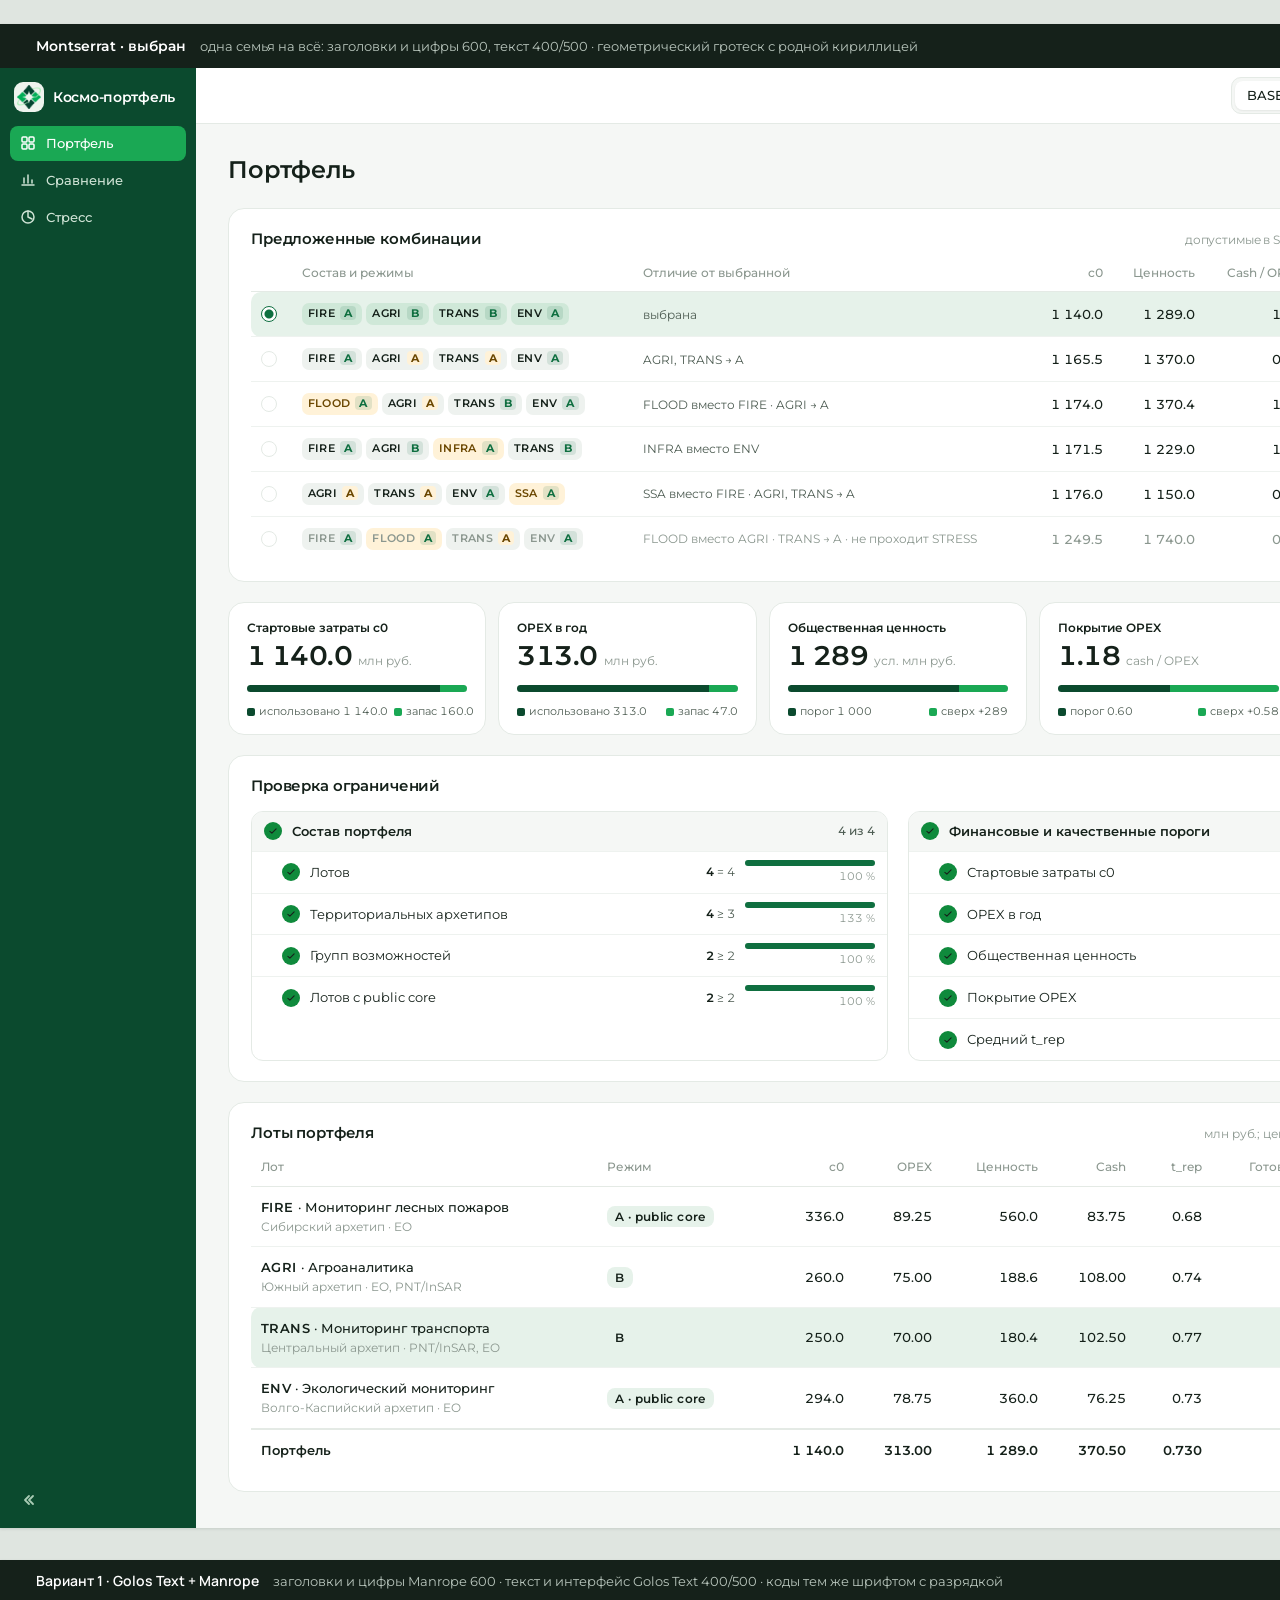
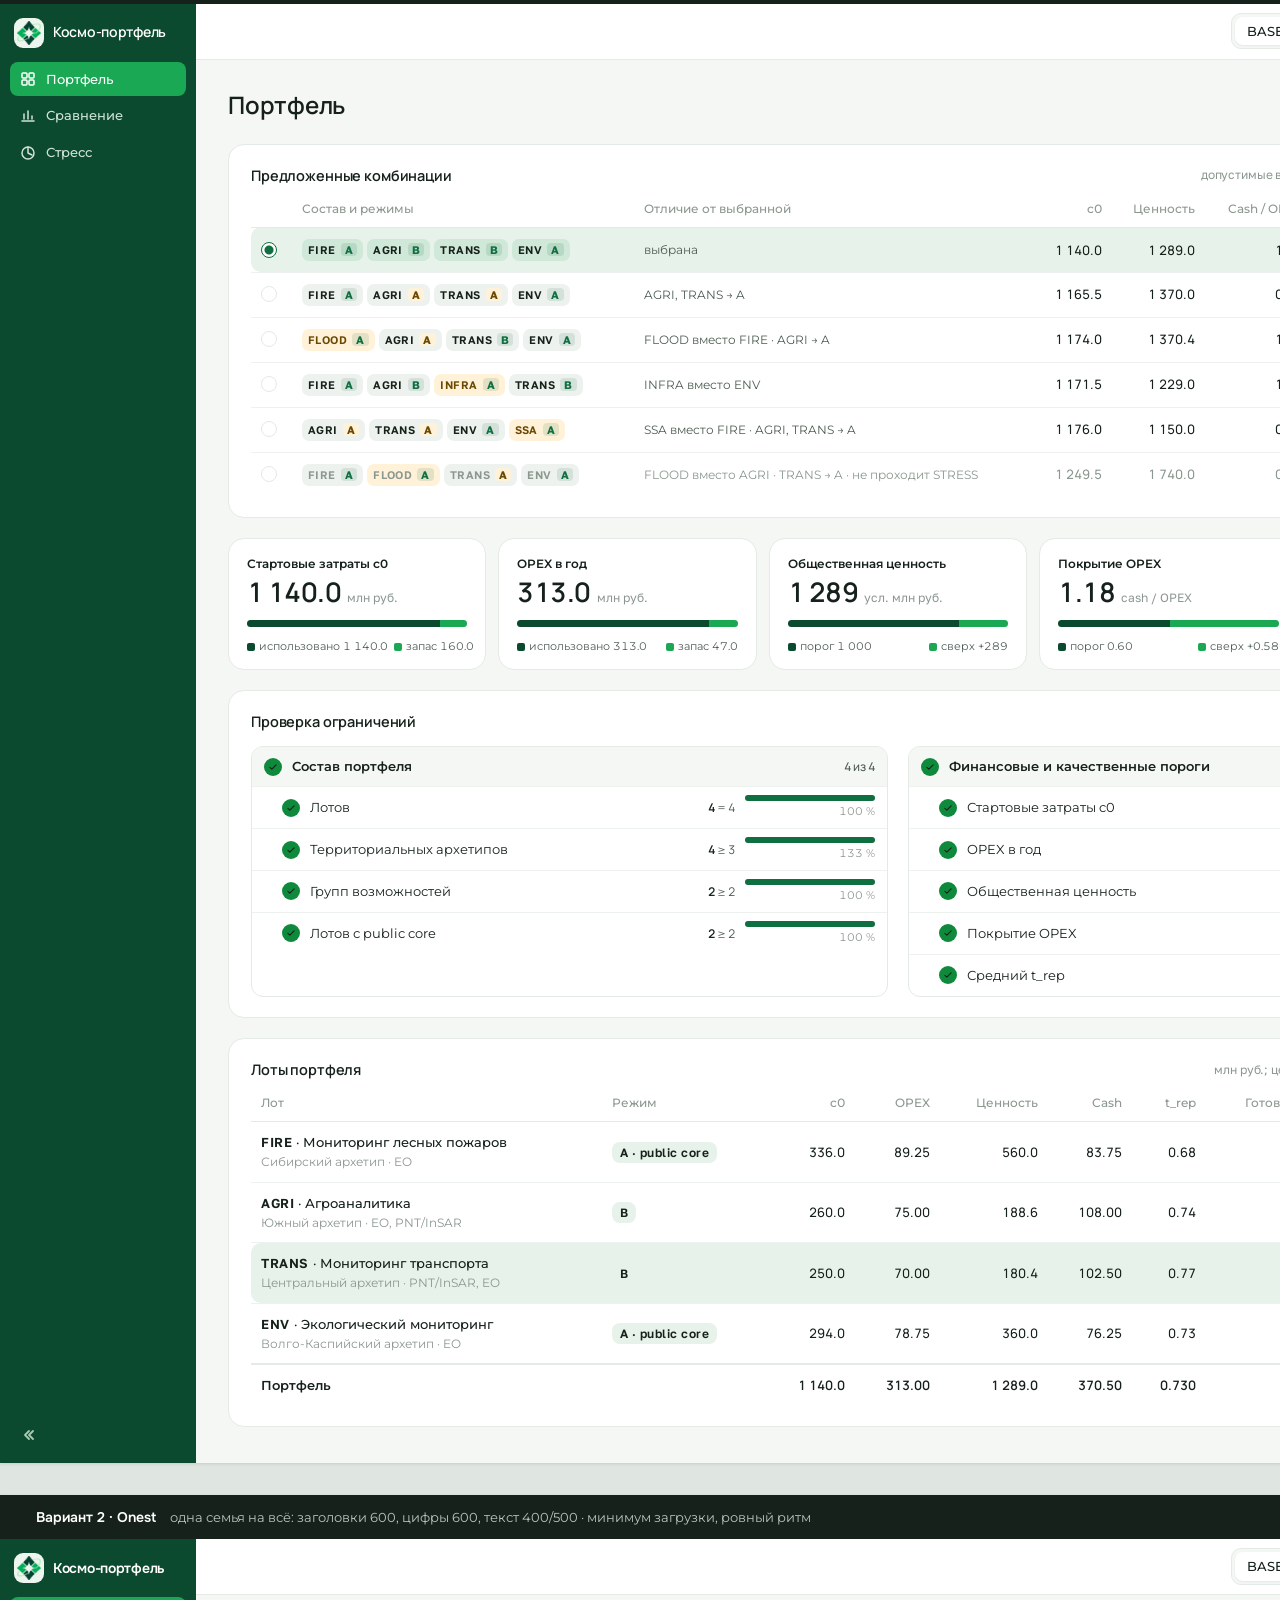
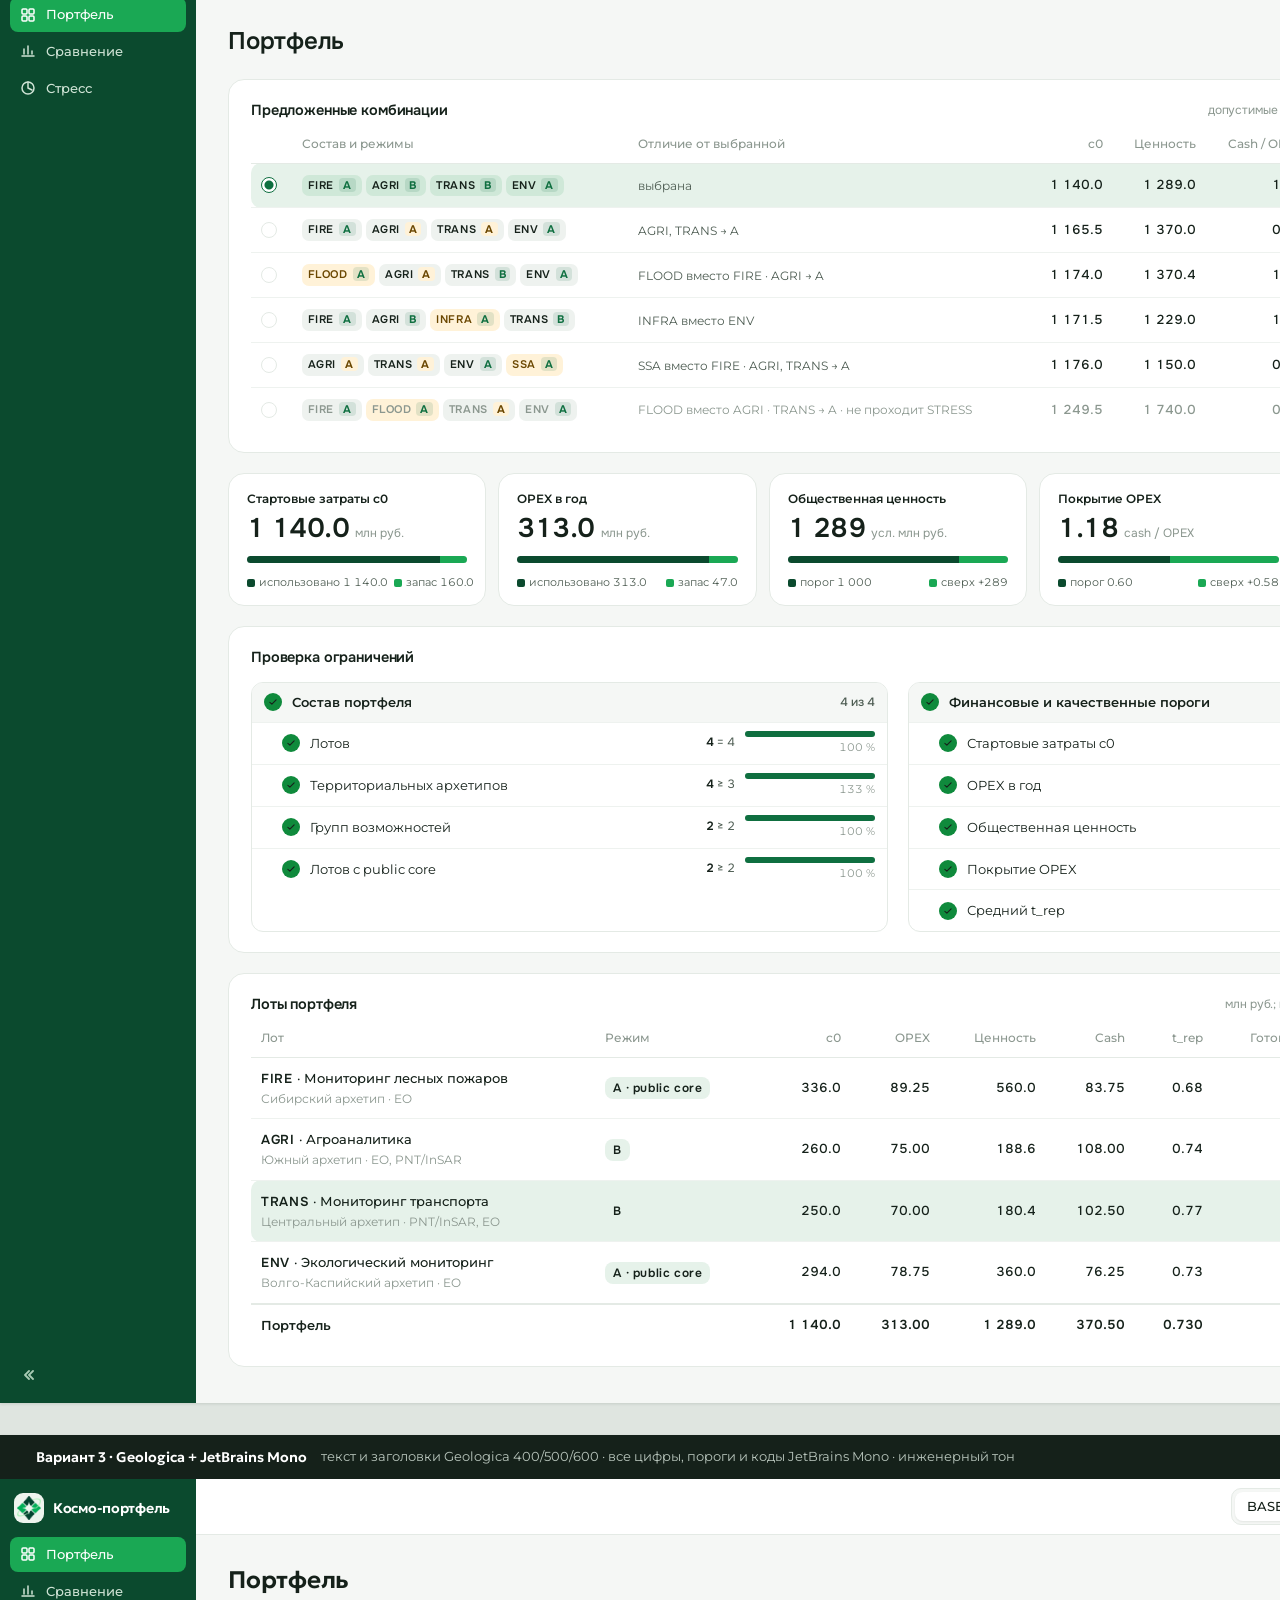
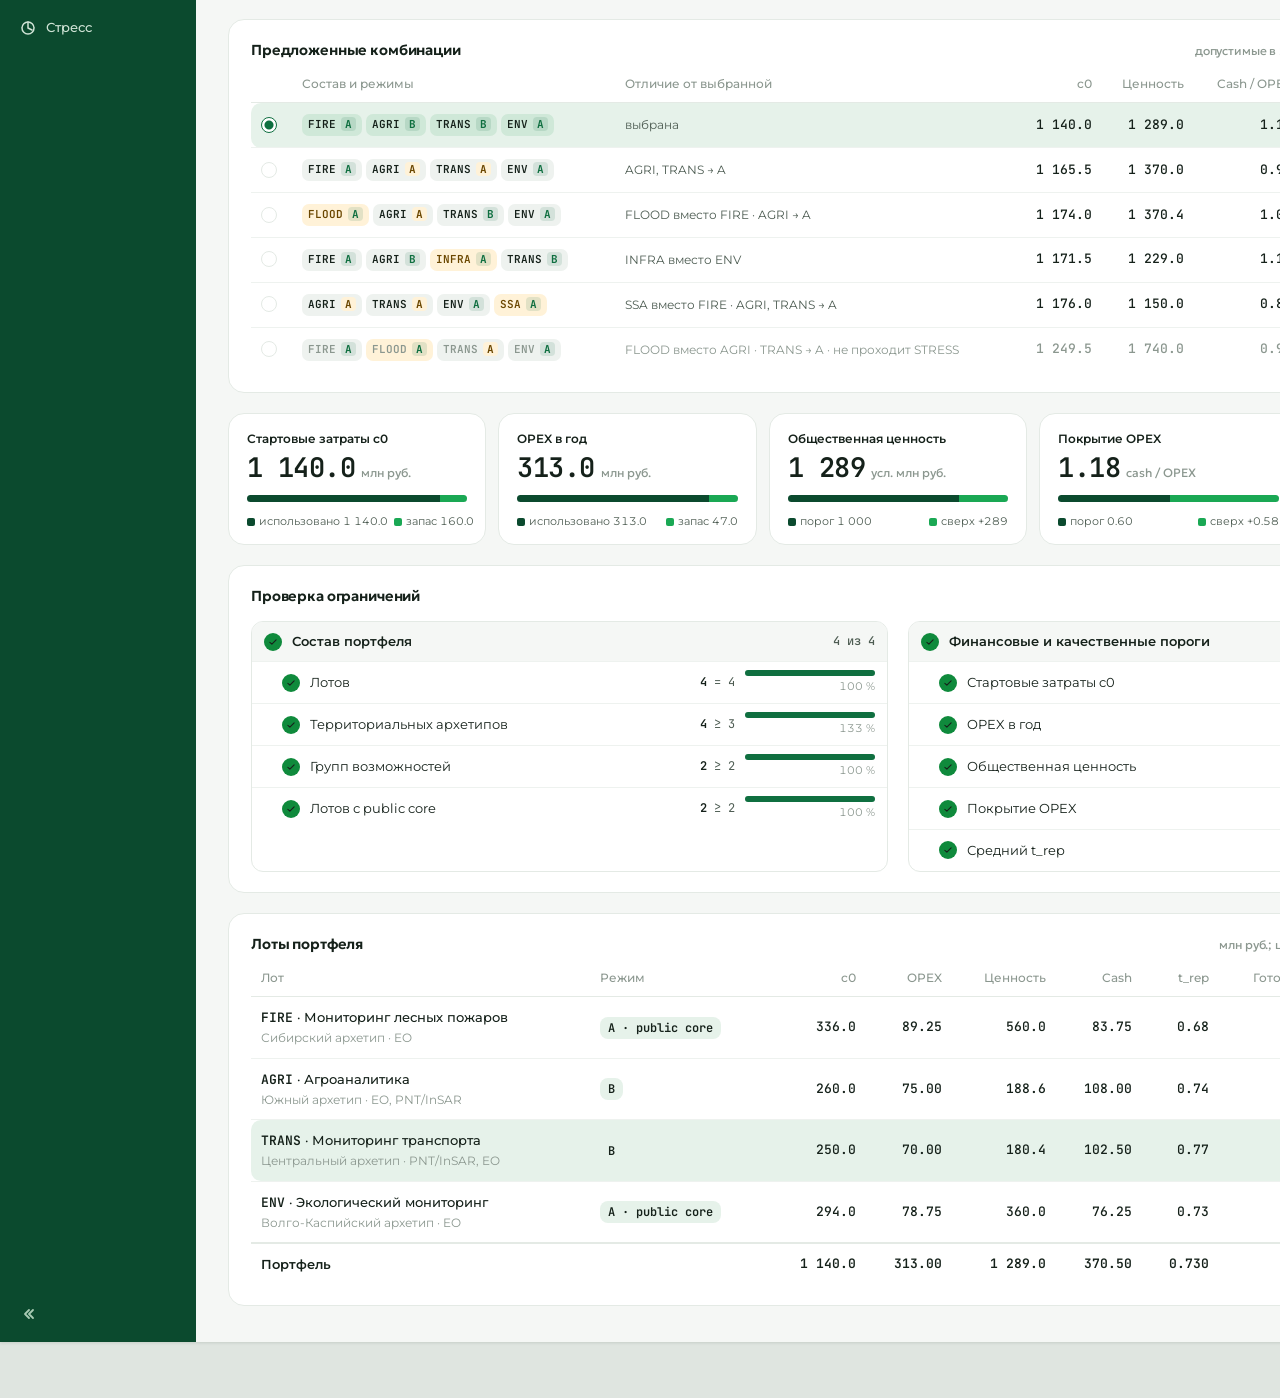
==== commit 5682536c: "Add the real front end and calculation wires for Case 02 tool app/: static vanilla-JS interface buil" ====
--- a/docs/mockup/fonts.html
+++ b/docs/mockup/fonts.html
@@ -28,13 +28,13 @@
 /* sidebar: nav only */
 .side{background:#0b4a2e;color:#cfe3d5;display:flex;flex-direction:column;padding:12px 10px 10px}
 .side .brand{display:flex;align-items:center;gap:9px;padding:2px 4px 14px;color:#fff;font-family:var(--f-display);font-size:14px;font-weight:600;letter-spacing:-.02em;white-space:nowrap}
-.side .brand i{width:30px;height:30px;border-radius:7px;background:#eef4ee;display:grid;place-items:center;flex:none}
+.side .brand i{width:30px;height:30px;border-radius:9px;background:#eef4ee;display:grid;place-items:center;flex:none}
 .side .brand img{width:24px;height:24px;object-fit:contain}
 .nav{display:flex;flex-direction:column;gap:2px}
-.nav a{display:flex;align-items:center;gap:10px;padding:8px 10px;border-radius:6px;color:#cfe3d5;font-weight:500;font-size:13px;white-space:nowrap}
+.nav a{display:flex;align-items:center;gap:10px;padding:8px 10px;border-radius:8px;color:#cfe3d5;font-weight:500;font-size:13px;white-space:nowrap}
 .nav a.on{background:#1aa854;color:#fff}
 .nav svg{width:16px;height:16px;flex:none}
-.collapse{margin-top:auto;width:36px;height:36px;display:grid;place-items:center;border-radius:6px;color:#a9cbb4;cursor:pointer}
+.collapse{margin-top:auto;width:36px;height:36px;display:grid;place-items:center;border-radius:8px;color:#a9cbb4;cursor:pointer}
 .collapse svg{width:16px;height:16px}
 .shell.collapsed .side{padding:12px 8px 10px;align-items:center}
 .shell.collapsed .side .brand{padding:2px 0 14px}
@@ -44,8 +44,8 @@
 /* header */
 .hdr{height:56px;display:flex;align-items:center;justify-content:flex-end;gap:16px;padding:0 32px;background:var(--surface);border-bottom:1px solid var(--rule)}
 .hright{display:flex;align-items:center;gap:16px}
-.segc{display:flex;background:var(--bg);border:1px solid var(--rule);border-radius:8px;padding:3px}
-.segc span{padding:5px 12px;border-radius:6px;font-size:13px;font-weight:500;color:var(--ink-2);font-variant-numeric:tabular-nums}
+.segc{display:flex;background:var(--bg);border:1px solid var(--rule);border-radius:10px;padding:3px}
+.segc span{padding:5px 12px;border-radius:8px;font-size:13px;font-weight:500;color:var(--ink-2);font-variant-numeric:tabular-nums}
 .segc span.on{background:var(--surface);color:var(--ink);box-shadow:0 1px 2px rgba(21,33,26,.08)}
 .ver{font-size:12px;color:var(--muted);font-variant-numeric:tabular-nums}
 /* page */
@@ -56,7 +56,7 @@
 .pill .dot{width:18px;height:18px;border-radius:50%;display:grid;place-items:center;background:var(--good)}
 .pill.bad .dot{background:var(--crit)}.pill.warn .dot{background:var(--warn)}
 .pill .dot svg{width:11px;height:11px}
-.card{background:var(--surface);border:1px solid var(--rule);border-radius:12px;padding:20px 22px}
+.card{background:var(--surface);border:1px solid var(--rule);border-radius:16px;padding:20px 22px}
 .card h2{font-family:var(--f-display);font-size:14.5px;font-weight:600;letter-spacing:-.01em;margin:0 0 14px;display:flex;align-items:center;gap:10px}
 .card h2 .u{font-family:var(--f-ui);font-size:12px;font-weight:400;color:var(--muted);margin-left:auto}
 .card h2 .help{margin-left:auto}.card h2 .u+.help{margin-left:0}
@@ -64,7 +64,7 @@
 .help{position:relative;display:inline-flex;flex:none}
 .help i{width:18px;height:18px;border-radius:50%;border:1px solid var(--rule);background:var(--surface);color:var(--muted);font-family:var(--f-ui);font-style:normal;font-weight:600;font-size:11px;line-height:16px;display:grid;place-items:center;cursor:pointer}
 .help.open i{background:var(--ink);border-color:var(--ink);color:#fff}
-.pop{display:none;position:absolute;top:26px;right:0;width:340px;background:var(--surface);border:1px solid var(--rule);border-radius:10px;box-shadow:0 10px 28px rgba(21,33,26,.16);padding:12px 14px;font-family:var(--f-ui);font-size:12.5px;line-height:1.5;font-weight:400;color:var(--ink-2);letter-spacing:0;z-index:5;text-align:left;white-space:normal}
+.pop{display:none;position:absolute;top:26px;right:0;width:340px;background:var(--surface);border:1px solid var(--rule);border-radius:14px;box-shadow:0 10px 28px rgba(21,33,26,.16);padding:12px 14px;font-family:var(--f-ui);font-size:12.5px;line-height:1.5;font-weight:400;color:var(--ink-2);letter-spacing:0;z-index:5;text-align:left;white-space:normal}
 .pop b{color:var(--ink);font-weight:600}
 .help.open .pop{display:block}
 .row2{display:grid;grid-template-columns:1fr 1fr;gap:20px}
@@ -73,19 +73,19 @@
 .composer{display:grid;grid-template-columns:repeat(4,minmax(0,1fr)) auto;gap:12px;align-items:start}
 .fld label{display:block;font-size:12px;color:var(--muted);margin-bottom:5px}
 .acts{display:flex;gap:8px;padding-top:23px}
-.sel{height:48px;display:flex;align-items:center;gap:10px;padding:0 12px 0 14px;background:var(--surface);border:1px solid var(--rule);border-radius:10px}
+.sel{height:48px;display:flex;align-items:center;gap:10px;padding:0 12px 0 14px;background:var(--surface);border:1px solid var(--rule);border-radius:12px}
 .code{font-family:var(--f-code);letter-spacing:var(--code-tracking);font-weight:600;font-size:13px;color:var(--brand)}
 .sel .nm{color:var(--ink-2);font-size:13px;flex:1;white-space:nowrap;overflow:hidden;text-overflow:ellipsis}
-.mode{font-family:var(--f-code);letter-spacing:var(--code-tracking);font-size:12px;font-weight:600;color:var(--ink);background:var(--brand-soft);padding:3px 8px;border-radius:6px}
+.mode{font-family:var(--f-code);letter-spacing:var(--code-tracking);font-size:12px;font-weight:600;color:var(--ink);background:var(--brand-soft);padding:3px 8px;border-radius:8px}
 .sel svg{width:14px;height:14px;color:var(--muted);flex:none}
-.btn{height:48px;display:inline-flex;align-items:center;padding:0 16px;border-radius:10px;background:var(--brand);color:#fff;font-weight:600;font-size:14px;white-space:nowrap}
+.btn{height:48px;display:inline-flex;align-items:center;padding:0 16px;border-radius:12px;background:var(--brand);color:#fff;font-weight:600;font-size:14px;white-space:nowrap}
 .btn.ghost{background:var(--surface);border:1px solid var(--rule);color:var(--ink);font-weight:500}
 /* tiles */
 .tiles{display:grid;grid-template-columns:repeat(5,minmax(0,1fr));gap:12px}
 .tiles.four{grid-template-columns:repeat(4,minmax(0,1fr))}
-.tile{background:var(--surface);border:1px solid var(--rule);border-radius:12px;padding:16px 18px 14px;display:flex;flex-direction:column;gap:6px}
+.tile{background:var(--surface);border:1px solid var(--rule);border-radius:16px;padding:16px 18px 14px;display:flex;flex-direction:column;gap:6px}
 .tile .tl{display:flex;justify-content:space-between;align-items:center;font-size:12px;color:var(--ink);font-weight:600}
-.seg{display:flex;height:6px;border-radius:3px;overflow:hidden;margin-top:8px;background:var(--rule-2)}
+.seg{display:flex;height:7px;border-radius:4px;overflow:hidden;margin-top:8px;background:var(--rule-2)}
 .seg i{display:block;height:100%}.seg .req{background:#0b4a2e}.seg .sur{background:var(--accent)}
 .seglbl{display:flex;justify-content:space-between;gap:6px;font-size:11px;color:var(--ink-2);margin-top:6px;white-space:nowrap;font-variant-numeric:tabular-nums}
 .seglbl .sw{width:8px;height:8px;border-radius:2px;margin-right:4px}
@@ -101,7 +101,7 @@
 /* constraint checks */
 .circ{width:18px;height:18px;border-radius:50%;display:grid;place-items:center;flex:none;background:var(--good)}
 .circ svg{width:10px;height:10px}
-.jobs{border:1px solid var(--rule);border-radius:10px;overflow:hidden}
+.jobs{border:1px solid var(--rule);border-radius:12px;overflow:hidden}
 .jg{border-bottom:1px solid var(--rule)}.jg:last-child{border-bottom:0}
 .jh{display:flex;align-items:center;gap:10px;padding:10px 12px;background:var(--bg);font-weight:600;font-size:13px}
 .jh .cnt{margin-left:auto;font-family:var(--f-num);font-size:12px;color:var(--ink-2);font-weight:500;font-variant-numeric:tabular-nums}
@@ -109,13 +109,13 @@
 .jr{display:grid;grid-template-columns:18px 1fr 130px 130px;gap:10px;align-items:center;padding:8px 12px 8px 30px;border-top:1px solid var(--rule-2);font-size:13px}
 .jr .m{font-family:var(--f-num);font-size:12px;color:var(--ink-2);text-align:right;font-variant-numeric:tabular-nums;white-space:nowrap}
 .jr .m b{color:var(--ink);font-weight:600}
-.mbar{height:5px;background:var(--rule-2);border-radius:3px;position:relative}
+.mbar{height:6px;background:var(--rule-2);border-radius:4px;position:relative}
 .mbar i{position:absolute;left:0;top:0;height:100%;border-radius:3px;background:var(--brand)}
 .mtxt{font-size:11px;color:var(--muted);text-align:right;margin-top:3px;font-variant-numeric:tabular-nums}
 /* lot list */
 .lotrow{display:grid;grid-template-columns:14px 52px 1fr auto auto;gap:12px;align-items:center;padding:10px 8px;border-bottom:1px solid var(--rule-2);font-size:13px}
 .lotrow:last-child{border-bottom:0}
-.lotrow.best{background:var(--brand-soft);border-radius:8px}
+.lotrow.best{background:var(--brand-soft);border-radius:10px}
 .lotrow .rg{font-size:12px;color:var(--muted)}
 .lotrow .c0{font-family:var(--f-num);font-weight:500;font-variant-numeric:tabular-nums;white-space:nowrap}
 .lotrow .chev{width:12px;height:12px;color:var(--muted)}
@@ -136,8 +136,8 @@
 td .code{color:var(--ink)}
 td .sub{color:var(--muted);font-size:12px;margin-top:1px}
 tr.hl td{background:var(--brand-soft)}
-tr.hl td:first-child{border-radius:8px 0 0 8px}tr.hl td:last-child{border-radius:0 8px 8px 0}
-.st{display:inline-flex;align-items:center;font-family:var(--f-code);letter-spacing:var(--code-tracking);font-size:11px;font-weight:600;padding:3px 8px;border-radius:6px}
+tr.hl td:first-child{border-radius:10px 0 0 10px}tr.hl td:last-child{border-radius:0 10px 10px 0}
+.st{display:inline-flex;align-items:center;font-family:var(--f-code);letter-spacing:var(--code-tracking);font-size:11px;font-weight:600;padding:3px 8px;border-radius:8px}
 .st.ok{background:var(--good-soft);color:#0c5a2a}.st.fail{background:var(--crit-soft);color:#8a2119}.st.thin{background:var(--warn-soft);color:#6b4700}
 .note{font-size:12px;color:var(--muted);margin-top:10px}
 /* charts */
@@ -163,7 +163,7 @@
 /* matrix */
 .matrix td{text-align:center}
 .matrix td:first-child,.matrix th:first-child,.matrix td:last-child,.matrix th:last-child{text-align:left}
-.cell{display:inline-block;font-family:var(--f-num);font-variant-numeric:tabular-nums;font-size:12px;font-weight:500;padding:4px 10px;border-radius:6px;min-width:92px}
+.cell{display:inline-block;font-family:var(--f-num);font-variant-numeric:tabular-nums;font-size:12px;font-weight:500;padding:4px 10px;border-radius:8px;min-width:92px}
 .cell.ok{background:var(--good-soft);color:#0c5a2a}.cell.thin{background:var(--warn-soft);color:#6b4700}.cell.bad{background:var(--crit-soft);color:#8a2119}
 .sw{display:inline-block;width:10px;height:10px;border-radius:3px;margin-right:6px;vertical-align:-1px}
 /* weights */
@@ -183,7 +183,7 @@
 .radio{display:inline-block;width:16px;height:16px;border-radius:50%;border:1.5px solid var(--rule);background:var(--surface);vertical-align:-3px}
 .radio.on{border-color:var(--brand);background:radial-gradient(circle,var(--brand) 0 4px,var(--surface) 5px)}
 .lots{display:inline-flex;gap:4px}
-.lot{font-family:var(--f-code);letter-spacing:var(--code-tracking);font-size:11px;font-weight:600;color:var(--ink);background:var(--rule-2);padding:3px 6px;border-radius:5px;white-space:nowrap}
+.lot{font-family:var(--f-code);letter-spacing:var(--code-tracking);font-size:11px;font-weight:600;color:var(--ink);background:var(--rule-2);padding:3px 6px;border-radius:7px;white-space:nowrap}
 tr.hl .lot{background:#cfe8d8}
 .lot.swap{background:var(--warn-soft);color:#6b4700}
 td.why{color:var(--ink-2);font-size:12px}
@@ -196,7 +196,7 @@
 td .name{font-weight:500}td .sub{color:var(--muted);font-size:11.5px;margin-top:2px}
 
 /* lot chips with mode letter */
-.lot b{margin-left:5px;padding:0 4px;border-radius:3px;background:rgba(15,111,64,.12);color:var(--brand);font-weight:700}
+.lot b{margin-left:5px;padding:0 4px;border-radius:4px;background:rgba(15,111,64,.12);color:var(--brand);font-weight:700}
 .lot b.chg{background:var(--warn-soft);color:#6b4700}
 /* two-line margin tile */
 .two{display:flex;flex-direction:column;gap:4px;margin-top:6px}
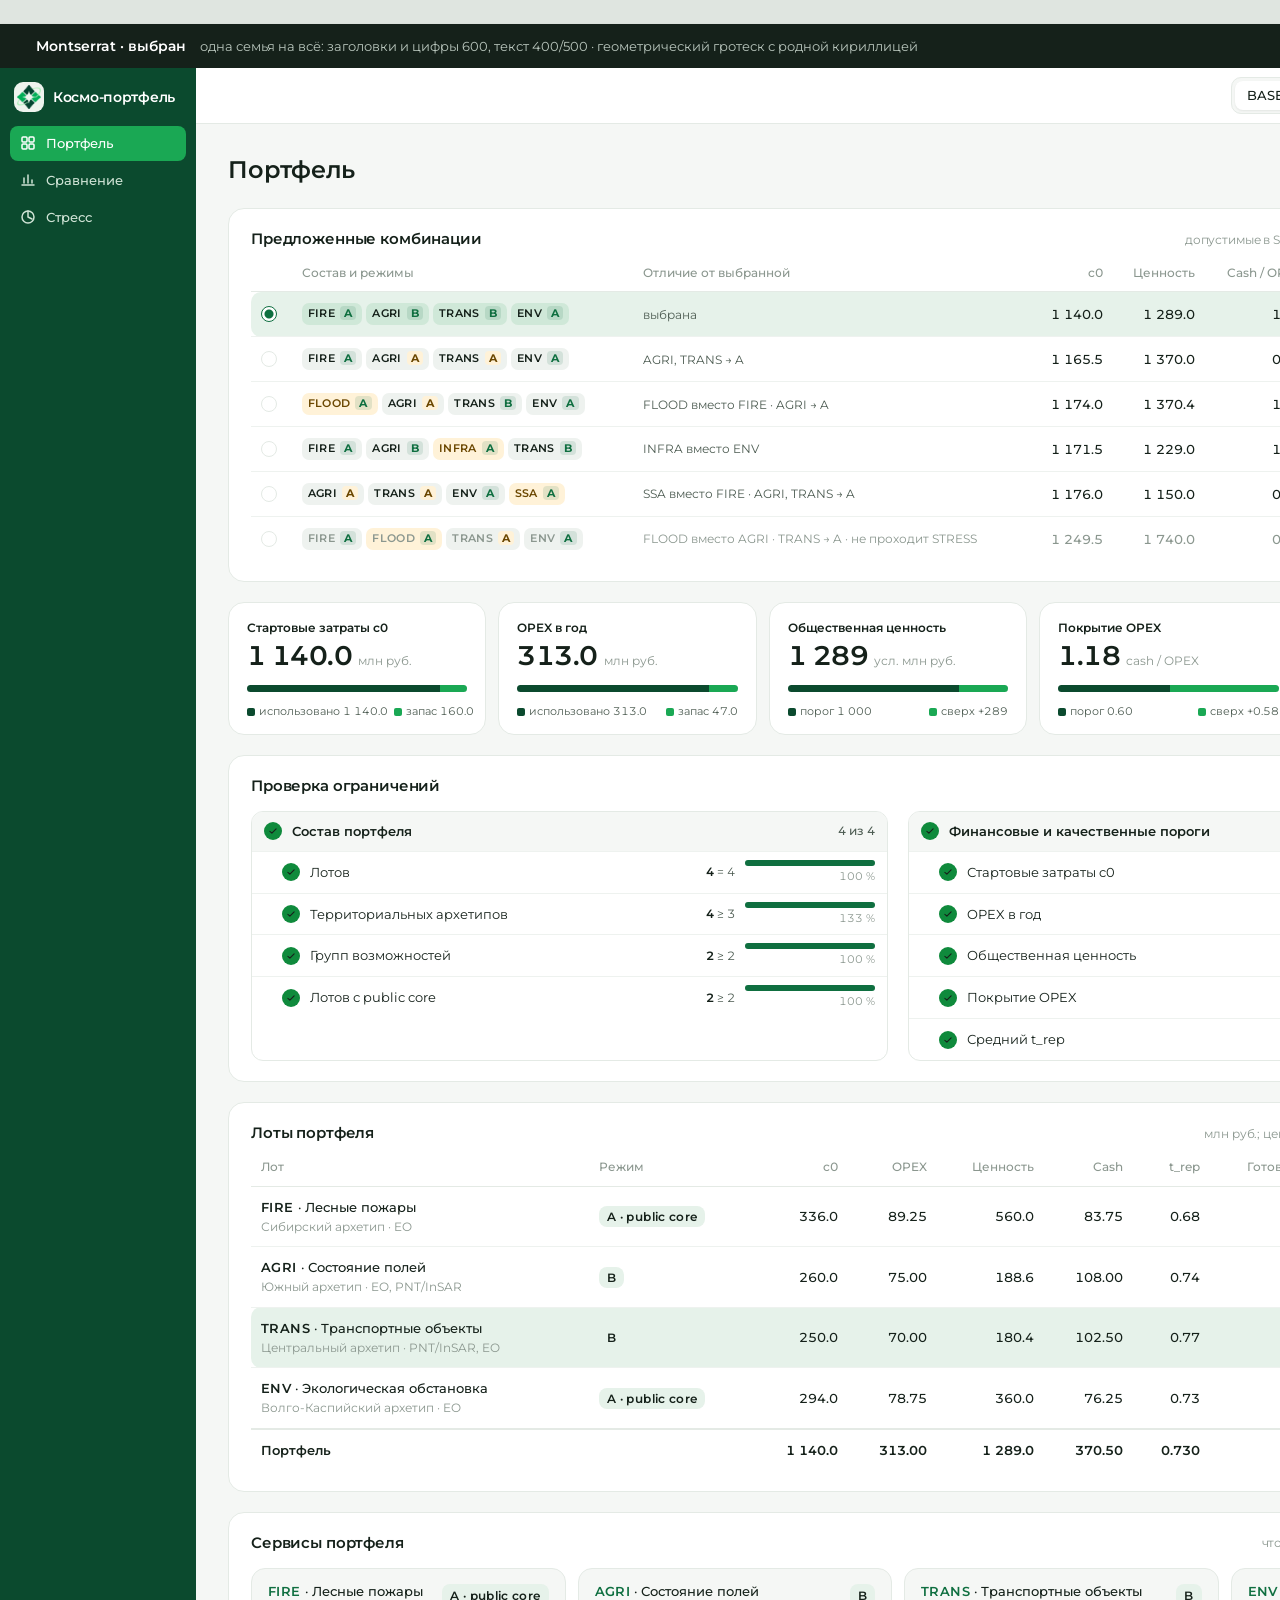
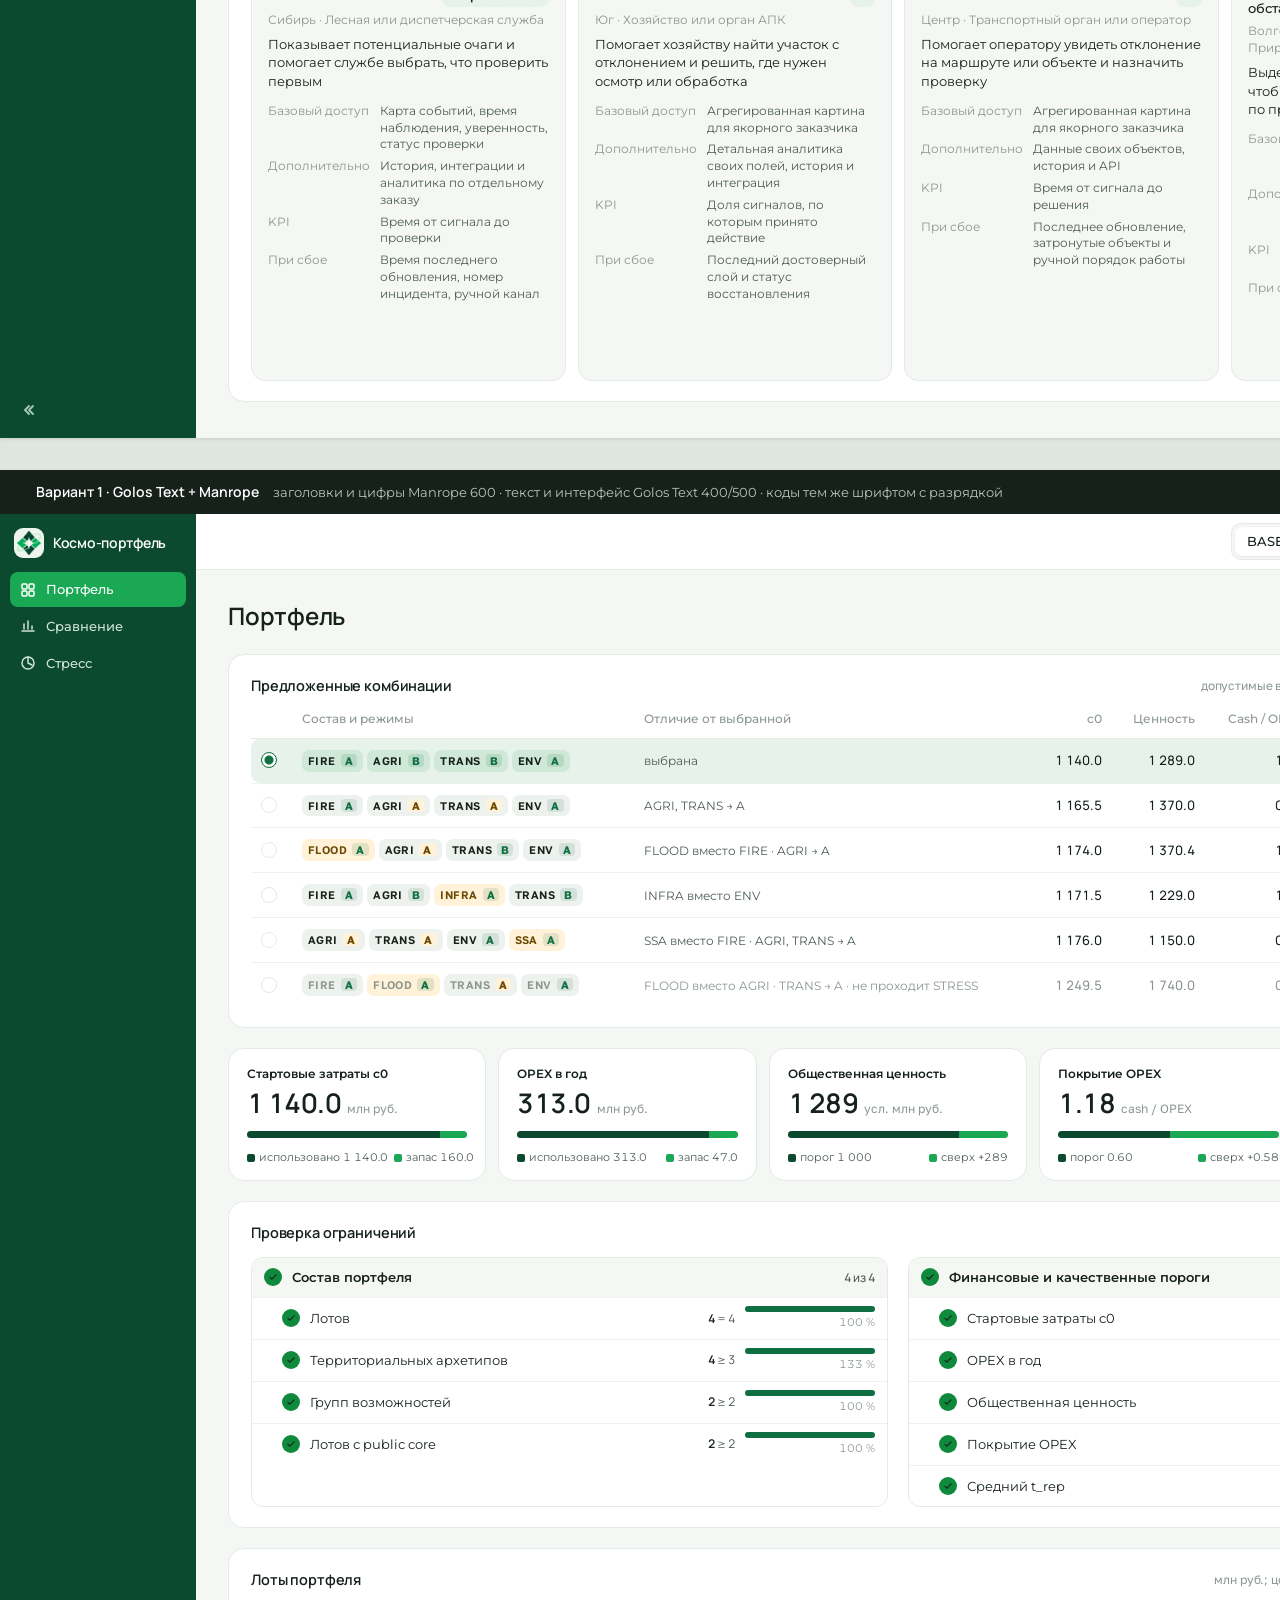
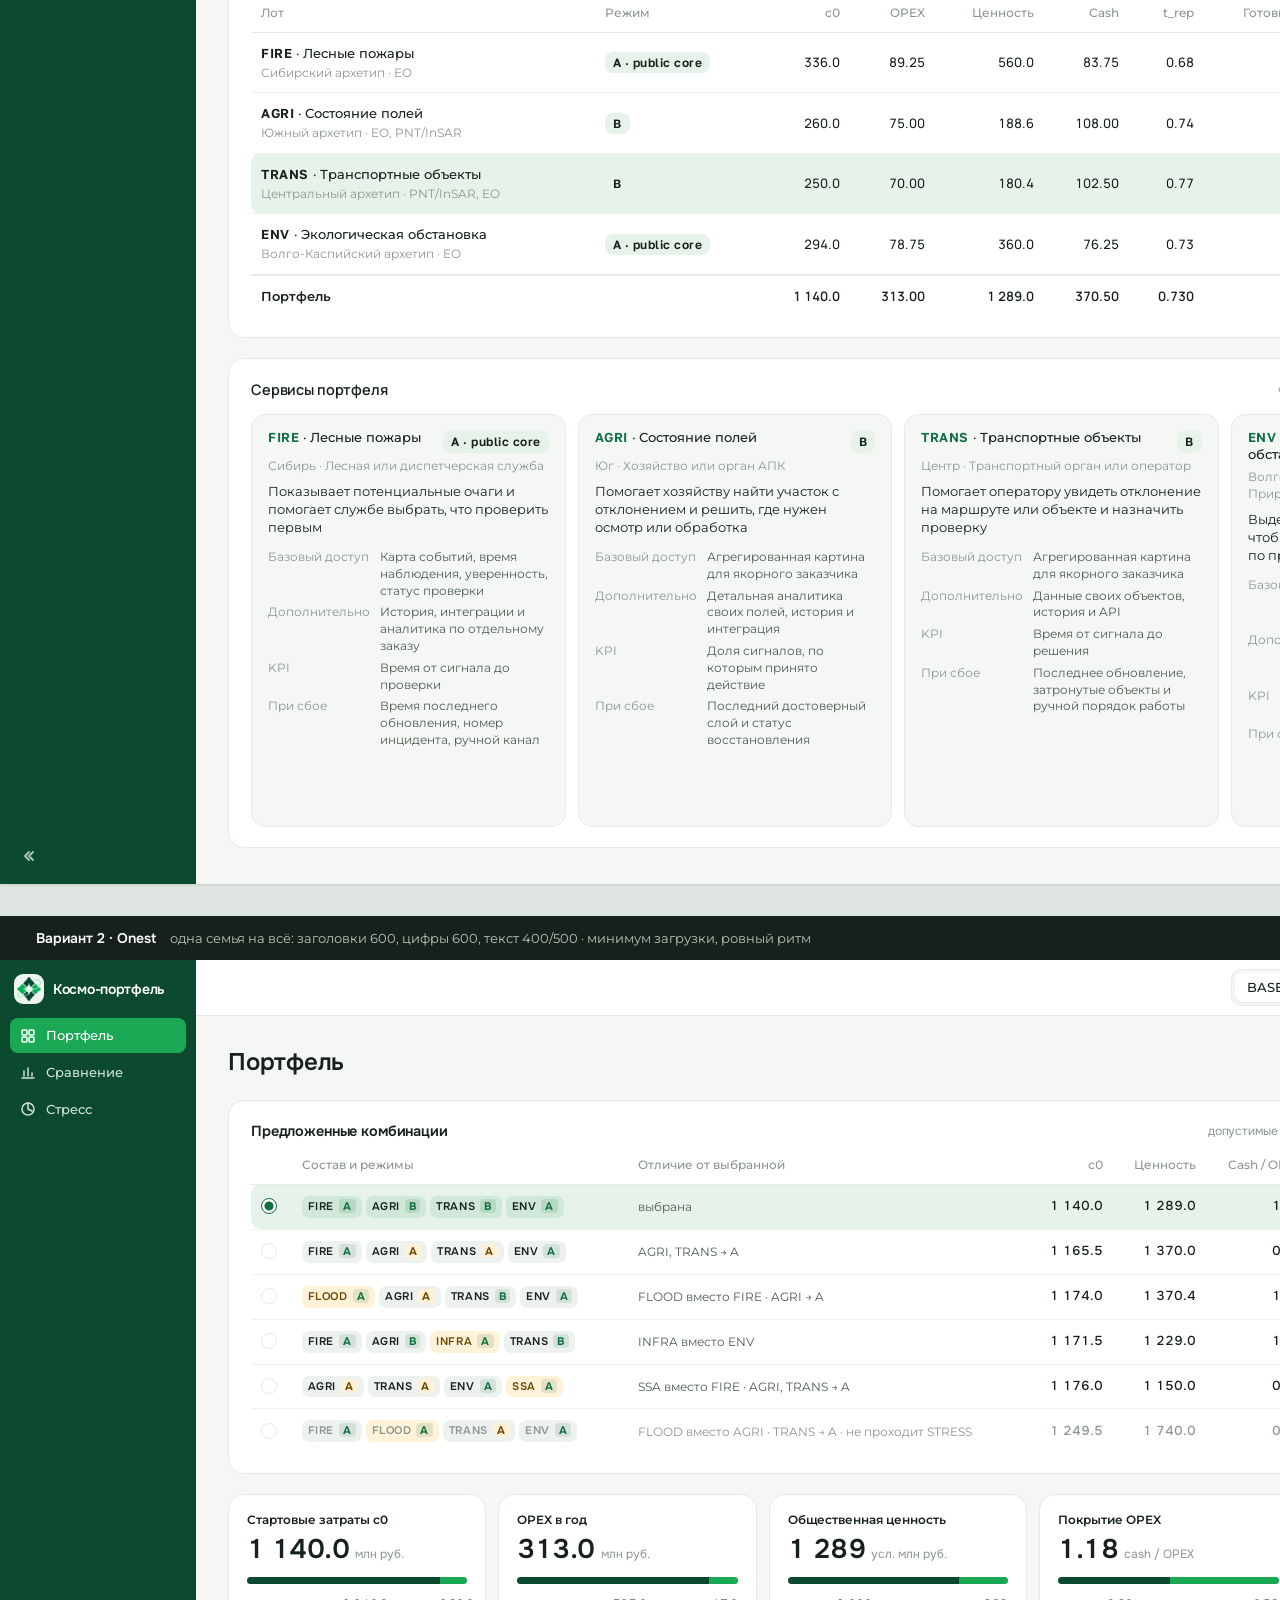
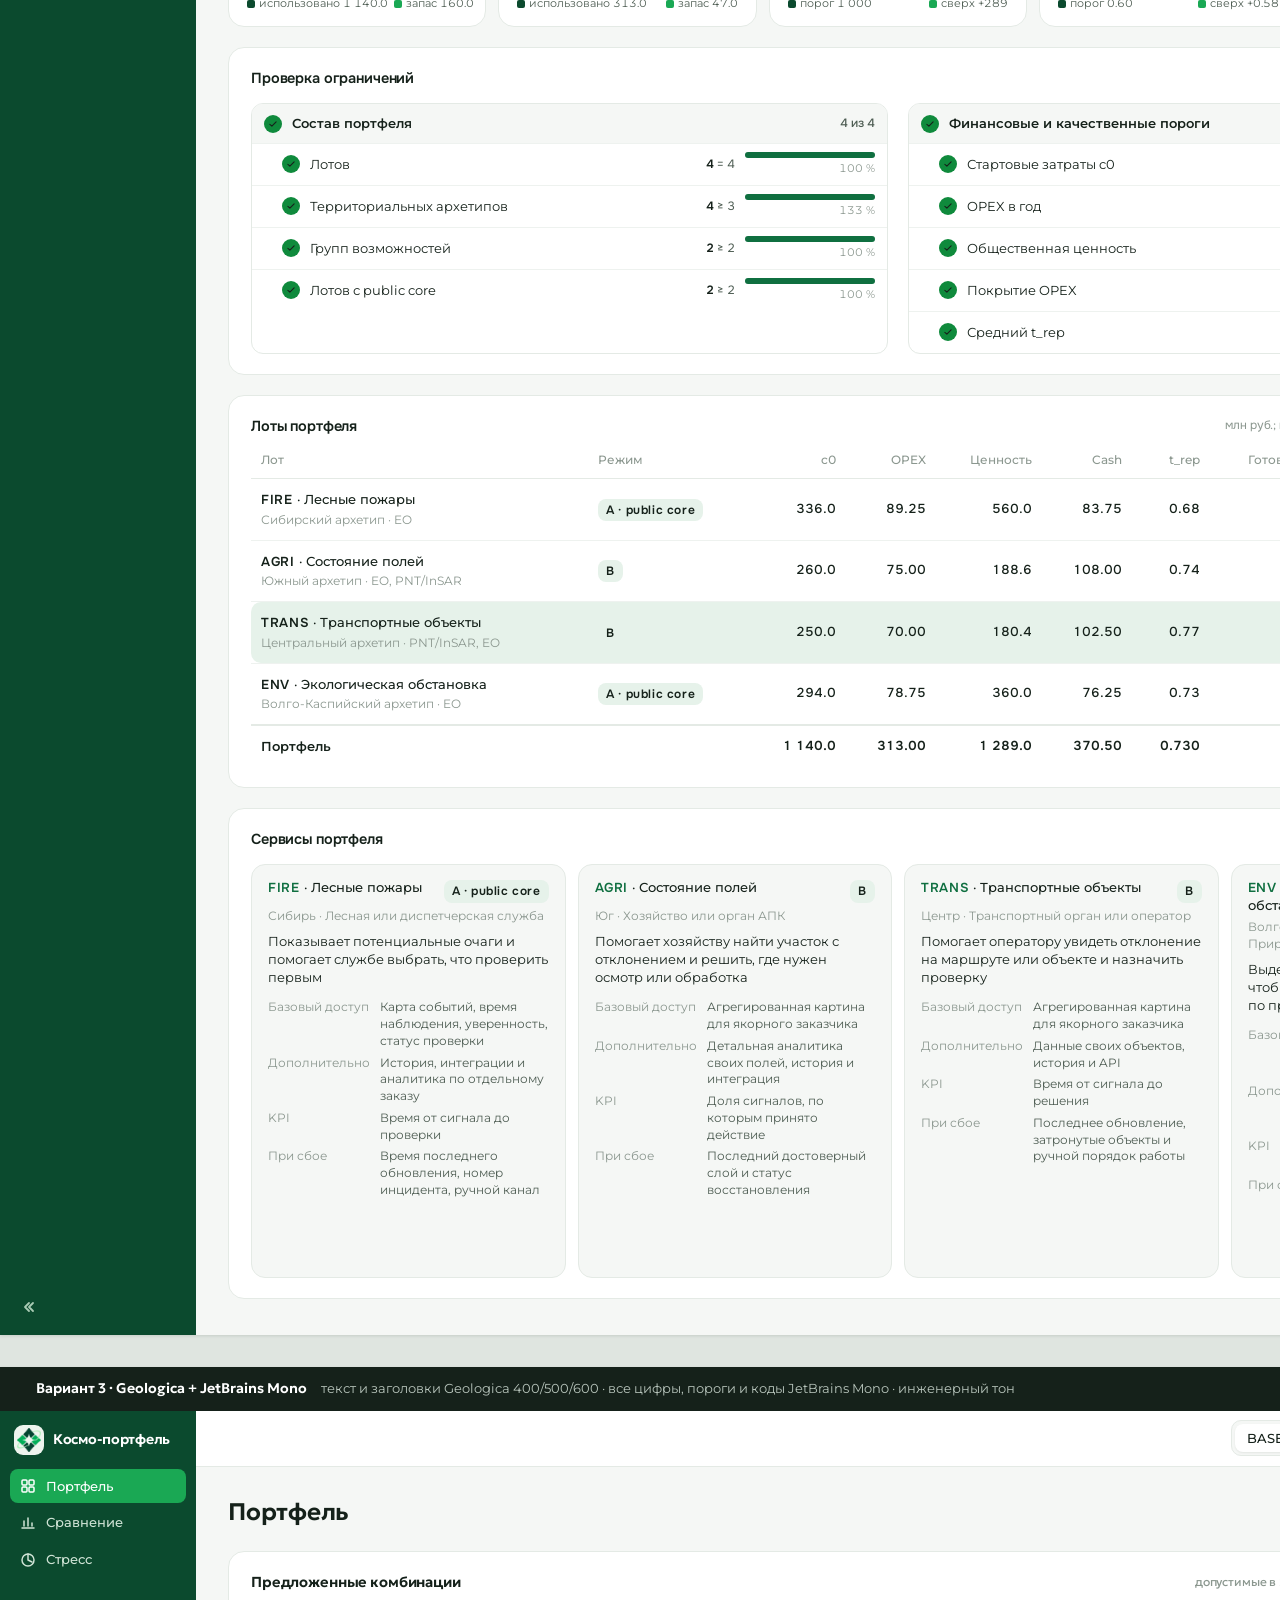
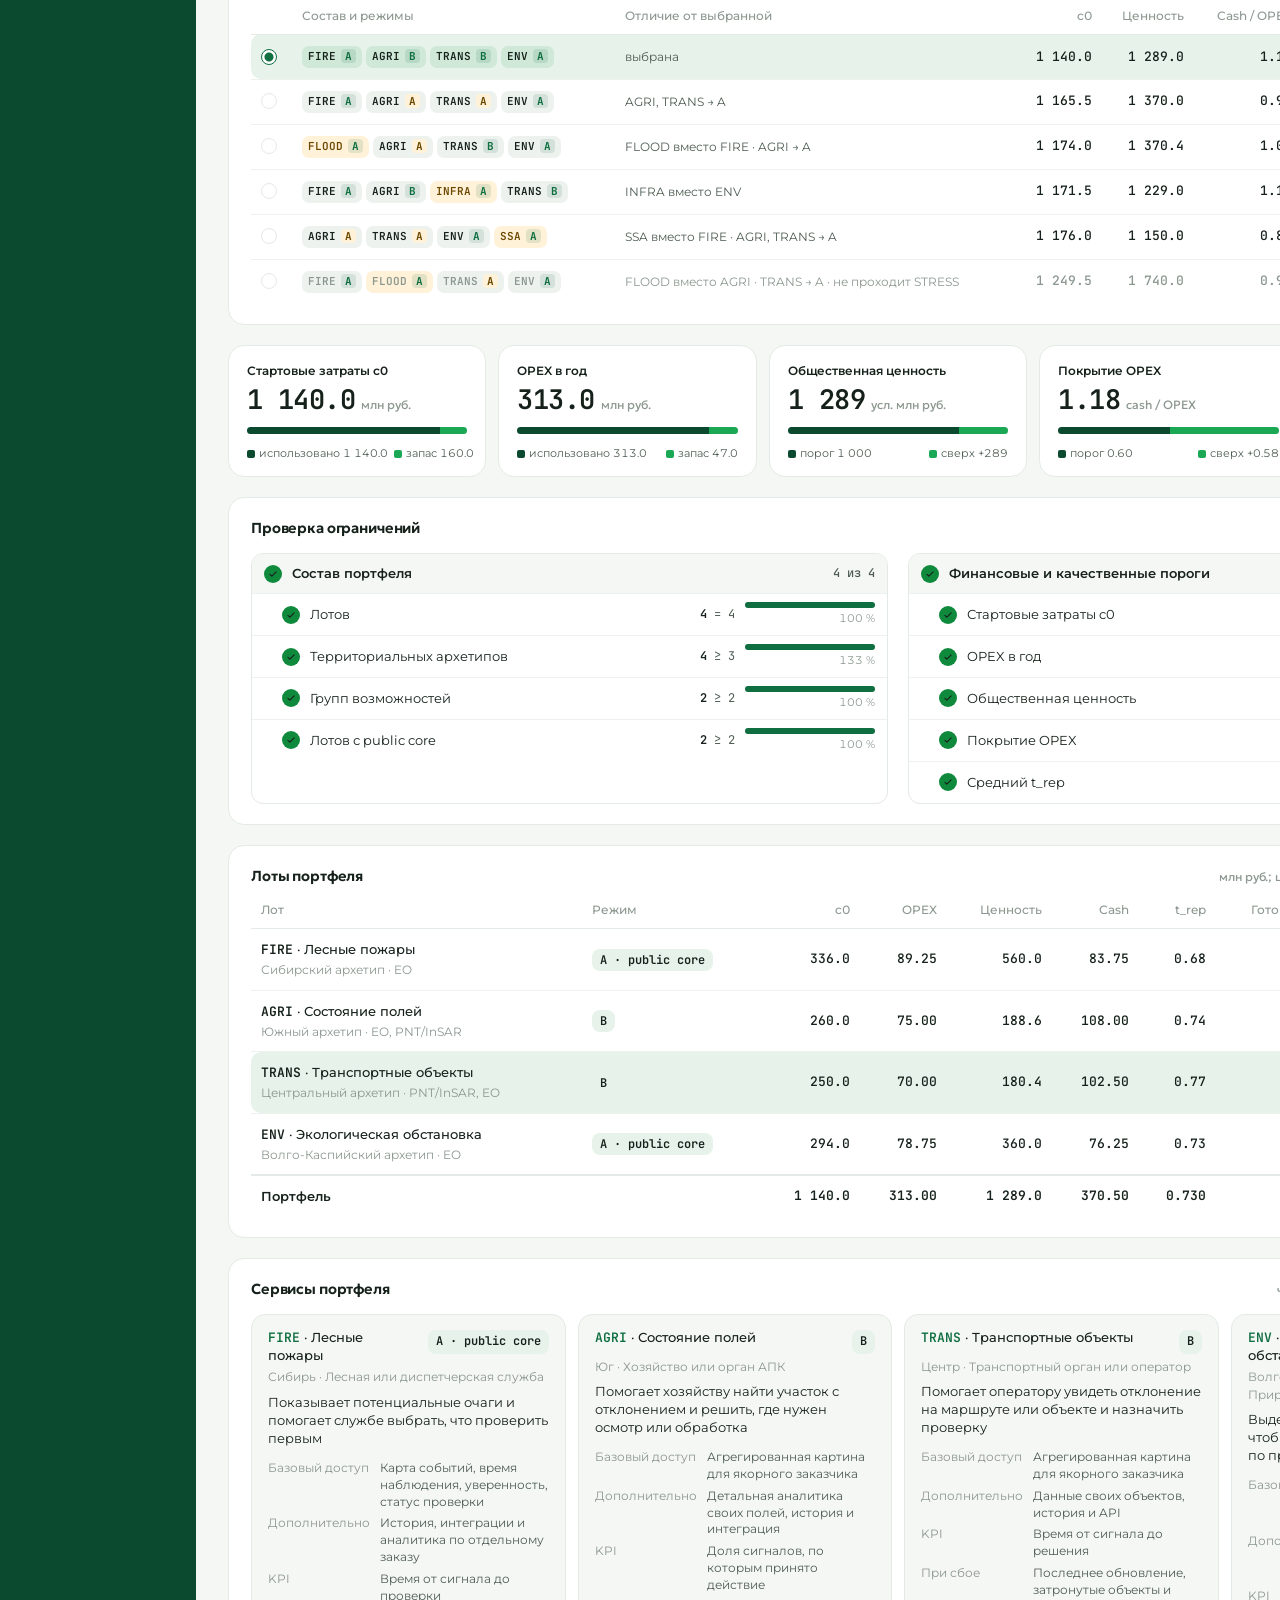
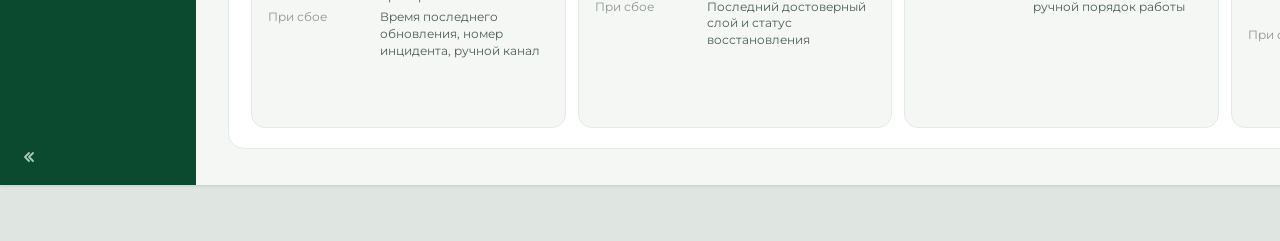
==== commit b8446945: "App: lot names and service cards from the write-up member's CSV - app/config/lots_ui.csv (участник 5" ====
--- a/docs/mockup/fonts.html
+++ b/docs/mockup/fonts.html
@@ -198,6 +198,17 @@
 /* lot chips with mode letter */
 .lot b{margin-left:5px;padding:0 4px;border-radius:4px;background:rgba(15,111,64,.12);color:var(--brand);font-weight:700}
 .lot b.chg{background:var(--warn-soft);color:#6b4700}
+/* service cards (texts from config/lots_ui.csv) */
+.svc{display:grid;grid-template-columns:repeat(4,minmax(0,1fr));gap:12px}
+.sv{display:flex;flex-direction:column;gap:8px;padding:14px 16px 16px;background:var(--bg);border:1px solid var(--rule);border-radius:14px;min-width:0}
+.sv-h{display:flex;align-items:flex-start;justify-content:space-between;gap:8px}
+.sv-h .name{font-weight:500;min-width:0;line-height:1.35}
+.sv-h .mode{flex:none;margin-top:1px}
+.sv-r{font-size:12px;color:var(--muted);margin-top:-4px}
+.sv p{margin:0;font-size:12.5px;line-height:1.45;color:var(--ink)}
+.sv dl{display:grid;grid-template-columns:auto minmax(0,1fr);gap:5px 10px;margin:4px 0 0;font-size:12px;line-height:1.4}
+.sv dt{color:var(--muted);white-space:nowrap}.sv dd{margin:0;color:var(--ink-2)}
+.sv .muted{color:var(--muted)}
 /* two-line margin tile */
 .two{display:flex;flex-direction:column;gap:4px;margin-top:6px}
 .two div{display:flex;justify-content:space-between;align-items:baseline;font-size:12px;color:var(--ink-2)}
@@ -258,12 +269,20 @@
 <div class="card"><h2>Лоты портфеля<span class="u">млн руб.; ценность в усл. млн руб./год; индексы 1–5</span><span class="help"><i>?</i><div class="pop">Значения после применения режима: c0 и OPEX умножены на k_c0 и k_opex, ценность — на k_vpub, поступления = якорные × k_anchor + коммерческие × k_commercial. <b>Режим A:</b> базовый слой открыт региональным службам без платы, коммерческий доступ ограничен (k_commercial 0.25), ценность сохраняется полностью, лот считается public core. <b>Режим B:</b> исходные c0 и OPEX, ценность 0.82, якорные 0.8, коммерческие 0.7, без public core. Готовность, устойчивость и тираж — индексы 1–5 из <b>lots.csv</b>. В строке «Портфель» — суммы; для t_rep и индексов — средние. Подсвечен лот, входящий во все 143 допустимых STRESS-комбинации.</div></span></h2>
 <table>
 <tr><th>Лот</th><th>Режим</th><th class="num">c0</th><th class="num">OPEX</th><th class="num">Ценность</th><th class="num">Cash</th><th class="num">t_rep</th><th class="num">Готовность</th><th class="num">Устойчивость</th><th class="num">Тираж</th></tr>
-<tr><td><div class="name"><span class="code">FIRE</span> · Мониторинг лесных пожаров</div><div class="sub">Сибирский архетип · EO</div></td><td><span class="mode">A · public core</span></td><td class="num">336.0</td><td class="num">89.25</td><td class="num">560.0</td><td class="num">83.75</td><td class="num">0.68</td><td class="num">4.3</td><td class="num">3.5</td><td class="num">4.5</td></tr>
-<tr><td><div class="name"><span class="code">AGRI</span> · Агроаналитика</div><div class="sub">Южный архетип · EO, PNT/InSAR</div></td><td><span class="mode">B</span></td><td class="num">260.0</td><td class="num">75.00</td><td class="num">188.6</td><td class="num">108.00</td><td class="num">0.74</td><td class="num">4.6</td><td class="num">4.1</td><td class="num">4.8</td></tr>
-<tr class="hl"><td><div class="name"><span class="code">TRANS</span> · Мониторинг транспорта</div><div class="sub">Центральный архетип · PNT/InSAR, EO</div></td><td><span class="mode">B</span></td><td class="num">250.0</td><td class="num">70.00</td><td class="num">180.4</td><td class="num">102.50</td><td class="num">0.77</td><td class="num">4.8</td><td class="num">4.4</td><td class="num">4.7</td></tr>
-<tr><td><div class="name"><span class="code">ENV</span> · Экологический мониторинг</div><div class="sub">Волго-Каспийский архетип · EO</div></td><td><span class="mode">A · public core</span></td><td class="num">294.0</td><td class="num">78.75</td><td class="num">360.0</td><td class="num">76.25</td><td class="num">0.73</td><td class="num">4.4</td><td class="num">4.2</td><td class="num">4.7</td></tr>
+<tr><td><div class="name"><span class="code">FIRE</span> · Лесные пожары</div><div class="sub">Сибирский архетип · EO</div></td><td><span class="mode">A · public core</span></td><td class="num">336.0</td><td class="num">89.25</td><td class="num">560.0</td><td class="num">83.75</td><td class="num">0.68</td><td class="num">4.3</td><td class="num">3.5</td><td class="num">4.5</td></tr>
+<tr><td><div class="name"><span class="code">AGRI</span> · Состояние полей</div><div class="sub">Южный архетип · EO, PNT/InSAR</div></td><td><span class="mode">B</span></td><td class="num">260.0</td><td class="num">75.00</td><td class="num">188.6</td><td class="num">108.00</td><td class="num">0.74</td><td class="num">4.6</td><td class="num">4.1</td><td class="num">4.8</td></tr>
+<tr class="hl"><td><div class="name"><span class="code">TRANS</span> · Транспортные объекты</div><div class="sub">Центральный архетип · PNT/InSAR, EO</div></td><td><span class="mode">B</span></td><td class="num">250.0</td><td class="num">70.00</td><td class="num">180.4</td><td class="num">102.50</td><td class="num">0.77</td><td class="num">4.8</td><td class="num">4.4</td><td class="num">4.7</td></tr>
+<tr><td><div class="name"><span class="code">ENV</span> · Экологическая обстановка</div><div class="sub">Волго-Каспийский архетип · EO</div></td><td><span class="mode">A · public core</span></td><td class="num">294.0</td><td class="num">78.75</td><td class="num">360.0</td><td class="num">76.25</td><td class="num">0.73</td><td class="num">4.4</td><td class="num">4.2</td><td class="num">4.7</td></tr>
 <tr class="total"><td>Портфель</td><td></td><td class="num">1 140.0</td><td class="num">313.00</td><td class="num">1 289.0</td><td class="num">370.50</td><td class="num">0.730</td><td class="num">4.53</td><td class="num">4.05</td><td class="num">4.68</td></tr>
 </table>
+</div>
+<div class="card"><h2>Сервисы портфеля<span class="u">что получает пользователь каждого лота</span><span class="help"><i>?</i><div class="pop">Карточки сервисов из <b>config/lots_ui.csv</b> — файла участника записки (формат «участник 5»: название для интерфейса, короткое описание, основной пользователь, базовый и дополнительный доступ, главный KPI, что показать при сбое). Название лота берётся отсюда же, поэтому в интерфейсе и записке оно одно. Правила доступа описаны для режима из карточки; если в выбранной комбинации режим другой, строки доступа не показываются. Плательщик, оператор, приёмка и риски — в полных карточках записки, в инструменте не дублируются.</div></span></h2>
+<div class="svc">
+  <div class="sv"><div class="sv-h"><div class="name"><span class="code">FIRE</span> · Лесные пожары</div><span class="mode">A · public core</span></div><div class="sv-r">Сибирь · Лесная или диспетчерская служба</div><p>Показывает потенциальные очаги и помогает службе выбрать, что проверить первым</p><dl><dt>Базовый доступ</dt><dd>Карта событий, время наблюдения, уверенность, статус проверки</dd><dt>Дополнительно</dt><dd>История, интеграции и аналитика по отдельному заказу</dd><dt>KPI</dt><dd>Время от сигнала до проверки</dd><dt>При сбое</dt><dd>Время последнего обновления, номер инцидента, ручной канал</dd></dl></div>
+  <div class="sv"><div class="sv-h"><div class="name"><span class="code">AGRI</span> · Состояние полей</div><span class="mode">B</span></div><div class="sv-r">Юг · Хозяйство или орган АПК</div><p>Помогает хозяйству найти участок с отклонением и решить, где нужен осмотр или обработка</p><dl><dt>Базовый доступ</dt><dd>Агрегированная картина для якорного заказчика</dd><dt>Дополнительно</dt><dd>Детальная аналитика своих полей, история и интеграция</dd><dt>KPI</dt><dd>Доля сигналов, по которым принято действие</dd><dt>При сбое</dt><dd>Последний достоверный слой и статус восстановления</dd></dl></div>
+  <div class="sv"><div class="sv-h"><div class="name"><span class="code">TRANS</span> · Транспортные объекты</div><span class="mode">B</span></div><div class="sv-r">Центр · Транспортный орган или оператор</div><p>Помогает оператору увидеть отклонение на маршруте или объекте и назначить проверку</p><dl><dt>Базовый доступ</dt><dd>Агрегированная картина для якорного заказчика</dd><dt>Дополнительно</dt><dd>Данные своих объектов, история и API</dd><dt>KPI</dt><dd>Время от сигнала до решения</dd><dt>При сбое</dt><dd>Последнее обновление, затронутые объекты и ручной порядок работы</dd></dl></div>
+  <div class="sv"><div class="sv-h"><div class="name"><span class="code">ENV</span> · Экологическая обстановка</div><span class="mode">A · public core</span></div><div class="sv-r">Волго-Каспийский регион · Природоохранный орган</div><p>Выделяет зоны возможных изменений, чтобы инспекция направила проверку по приоритету</p><dl><dt>Базовый доступ</dt><dd>Карта зон риска, время наблюдения, уверенность, статус проверки</dd><dt>Дополнительно</dt><dd>Отчёты, история и аналитика объектов по договору</dd><dt>KPI</dt><dd>Доля подтверждённых сигналов</dd><dt>При сбое</dt><dd>Время последнего обновления и предупреждение не принимать автоматическое решение</dd></dl></div>
+</div>
 </div>
 </main></div></section>
 <section class="shell p-golos" id="screen-type-golos"><div class="spec"><b>Вариант 1 · Golos Text + Manrope</b><span>заголовки и цифры Manrope 600 · текст и интерфейс Golos Text 400/500 · коды тем же шрифтом с разрядкой</span></div><aside class="side"><div class="brand"><i><img src="[data-uri]" alt=""></i><span>Космо-портфель</span></div>
@@ -312,12 +331,20 @@
 <div class="card"><h2>Лоты портфеля<span class="u">млн руб.; ценность в усл. млн руб./год; индексы 1–5</span><span class="help"><i>?</i><div class="pop">Значения после применения режима: c0 и OPEX умножены на k_c0 и k_opex, ценность — на k_vpub, поступления = якорные × k_anchor + коммерческие × k_commercial. <b>Режим A:</b> базовый слой открыт региональным службам без платы, коммерческий доступ ограничен (k_commercial 0.25), ценность сохраняется полностью, лот считается public core. <b>Режим B:</b> исходные c0 и OPEX, ценность 0.82, якорные 0.8, коммерческие 0.7, без public core. Готовность, устойчивость и тираж — индексы 1–5 из <b>lots.csv</b>. В строке «Портфель» — суммы; для t_rep и индексов — средние. Подсвечен лот, входящий во все 143 допустимых STRESS-комбинации.</div></span></h2>
 <table>
 <tr><th>Лот</th><th>Режим</th><th class="num">c0</th><th class="num">OPEX</th><th class="num">Ценность</th><th class="num">Cash</th><th class="num">t_rep</th><th class="num">Готовность</th><th class="num">Устойчивость</th><th class="num">Тираж</th></tr>
-<tr><td><div class="name"><span class="code">FIRE</span> · Мониторинг лесных пожаров</div><div class="sub">Сибирский архетип · EO</div></td><td><span class="mode">A · public core</span></td><td class="num">336.0</td><td class="num">89.25</td><td class="num">560.0</td><td class="num">83.75</td><td class="num">0.68</td><td class="num">4.3</td><td class="num">3.5</td><td class="num">4.5</td></tr>
-<tr><td><div class="name"><span class="code">AGRI</span> · Агроаналитика</div><div class="sub">Южный архетип · EO, PNT/InSAR</div></td><td><span class="mode">B</span></td><td class="num">260.0</td><td class="num">75.00</td><td class="num">188.6</td><td class="num">108.00</td><td class="num">0.74</td><td class="num">4.6</td><td class="num">4.1</td><td class="num">4.8</td></tr>
-<tr class="hl"><td><div class="name"><span class="code">TRANS</span> · Мониторинг транспорта</div><div class="sub">Центральный архетип · PNT/InSAR, EO</div></td><td><span class="mode">B</span></td><td class="num">250.0</td><td class="num">70.00</td><td class="num">180.4</td><td class="num">102.50</td><td class="num">0.77</td><td class="num">4.8</td><td class="num">4.4</td><td class="num">4.7</td></tr>
-<tr><td><div class="name"><span class="code">ENV</span> · Экологический мониторинг</div><div class="sub">Волго-Каспийский архетип · EO</div></td><td><span class="mode">A · public core</span></td><td class="num">294.0</td><td class="num">78.75</td><td class="num">360.0</td><td class="num">76.25</td><td class="num">0.73</td><td class="num">4.4</td><td class="num">4.2</td><td class="num">4.7</td></tr>
+<tr><td><div class="name"><span class="code">FIRE</span> · Лесные пожары</div><div class="sub">Сибирский архетип · EO</div></td><td><span class="mode">A · public core</span></td><td class="num">336.0</td><td class="num">89.25</td><td class="num">560.0</td><td class="num">83.75</td><td class="num">0.68</td><td class="num">4.3</td><td class="num">3.5</td><td class="num">4.5</td></tr>
+<tr><td><div class="name"><span class="code">AGRI</span> · Состояние полей</div><div class="sub">Южный архетип · EO, PNT/InSAR</div></td><td><span class="mode">B</span></td><td class="num">260.0</td><td class="num">75.00</td><td class="num">188.6</td><td class="num">108.00</td><td class="num">0.74</td><td class="num">4.6</td><td class="num">4.1</td><td class="num">4.8</td></tr>
+<tr class="hl"><td><div class="name"><span class="code">TRANS</span> · Транспортные объекты</div><div class="sub">Центральный архетип · PNT/InSAR, EO</div></td><td><span class="mode">B</span></td><td class="num">250.0</td><td class="num">70.00</td><td class="num">180.4</td><td class="num">102.50</td><td class="num">0.77</td><td class="num">4.8</td><td class="num">4.4</td><td class="num">4.7</td></tr>
+<tr><td><div class="name"><span class="code">ENV</span> · Экологическая обстановка</div><div class="sub">Волго-Каспийский архетип · EO</div></td><td><span class="mode">A · public core</span></td><td class="num">294.0</td><td class="num">78.75</td><td class="num">360.0</td><td class="num">76.25</td><td class="num">0.73</td><td class="num">4.4</td><td class="num">4.2</td><td class="num">4.7</td></tr>
 <tr class="total"><td>Портфель</td><td></td><td class="num">1 140.0</td><td class="num">313.00</td><td class="num">1 289.0</td><td class="num">370.50</td><td class="num">0.730</td><td class="num">4.53</td><td class="num">4.05</td><td class="num">4.68</td></tr>
 </table>
+</div>
+<div class="card"><h2>Сервисы портфеля<span class="u">что получает пользователь каждого лота</span><span class="help"><i>?</i><div class="pop">Карточки сервисов из <b>config/lots_ui.csv</b> — файла участника записки (формат «участник 5»: название для интерфейса, короткое описание, основной пользователь, базовый и дополнительный доступ, главный KPI, что показать при сбое). Название лота берётся отсюда же, поэтому в интерфейсе и записке оно одно. Правила доступа описаны для режима из карточки; если в выбранной комбинации режим другой, строки доступа не показываются. Плательщик, оператор, приёмка и риски — в полных карточках записки, в инструменте не дублируются.</div></span></h2>
+<div class="svc">
+  <div class="sv"><div class="sv-h"><div class="name"><span class="code">FIRE</span> · Лесные пожары</div><span class="mode">A · public core</span></div><div class="sv-r">Сибирь · Лесная или диспетчерская служба</div><p>Показывает потенциальные очаги и помогает службе выбрать, что проверить первым</p><dl><dt>Базовый доступ</dt><dd>Карта событий, время наблюдения, уверенность, статус проверки</dd><dt>Дополнительно</dt><dd>История, интеграции и аналитика по отдельному заказу</dd><dt>KPI</dt><dd>Время от сигнала до проверки</dd><dt>При сбое</dt><dd>Время последнего обновления, номер инцидента, ручной канал</dd></dl></div>
+  <div class="sv"><div class="sv-h"><div class="name"><span class="code">AGRI</span> · Состояние полей</div><span class="mode">B</span></div><div class="sv-r">Юг · Хозяйство или орган АПК</div><p>Помогает хозяйству найти участок с отклонением и решить, где нужен осмотр или обработка</p><dl><dt>Базовый доступ</dt><dd>Агрегированная картина для якорного заказчика</dd><dt>Дополнительно</dt><dd>Детальная аналитика своих полей, история и интеграция</dd><dt>KPI</dt><dd>Доля сигналов, по которым принято действие</dd><dt>При сбое</dt><dd>Последний достоверный слой и статус восстановления</dd></dl></div>
+  <div class="sv"><div class="sv-h"><div class="name"><span class="code">TRANS</span> · Транспортные объекты</div><span class="mode">B</span></div><div class="sv-r">Центр · Транспортный орган или оператор</div><p>Помогает оператору увидеть отклонение на маршруте или объекте и назначить проверку</p><dl><dt>Базовый доступ</dt><dd>Агрегированная картина для якорного заказчика</dd><dt>Дополнительно</dt><dd>Данные своих объектов, история и API</dd><dt>KPI</dt><dd>Время от сигнала до решения</dd><dt>При сбое</dt><dd>Последнее обновление, затронутые объекты и ручной порядок работы</dd></dl></div>
+  <div class="sv"><div class="sv-h"><div class="name"><span class="code">ENV</span> · Экологическая обстановка</div><span class="mode">A · public core</span></div><div class="sv-r">Волго-Каспийский регион · Природоохранный орган</div><p>Выделяет зоны возможных изменений, чтобы инспекция направила проверку по приоритету</p><dl><dt>Базовый доступ</dt><dd>Карта зон риска, время наблюдения, уверенность, статус проверки</dd><dt>Дополнительно</dt><dd>Отчёты, история и аналитика объектов по договору</dd><dt>KPI</dt><dd>Доля подтверждённых сигналов</dd><dt>При сбое</dt><dd>Время последнего обновления и предупреждение не принимать автоматическое решение</dd></dl></div>
+</div>
 </div>
 </main></div></section>
 <section class="shell p-onest" id="screen-type-onest"><div class="spec"><b>Вариант 2 · Onest</b><span>одна семья на всё: заголовки 600, цифры 600, текст 400/500 · минимум загрузки, ровный ритм</span></div><aside class="side"><div class="brand"><i><img src="[data-uri]" alt=""></i><span>Космо-портфель</span></div>
@@ -366,12 +393,20 @@
 <div class="card"><h2>Лоты портфеля<span class="u">млн руб.; ценность в усл. млн руб./год; индексы 1–5</span><span class="help"><i>?</i><div class="pop">Значения после применения режима: c0 и OPEX умножены на k_c0 и k_opex, ценность — на k_vpub, поступления = якорные × k_anchor + коммерческие × k_commercial. <b>Режим A:</b> базовый слой открыт региональным службам без платы, коммерческий доступ ограничен (k_commercial 0.25), ценность сохраняется полностью, лот считается public core. <b>Режим B:</b> исходные c0 и OPEX, ценность 0.82, якорные 0.8, коммерческие 0.7, без public core. Готовность, устойчивость и тираж — индексы 1–5 из <b>lots.csv</b>. В строке «Портфель» — суммы; для t_rep и индексов — средние. Подсвечен лот, входящий во все 143 допустимых STRESS-комбинации.</div></span></h2>
 <table>
 <tr><th>Лот</th><th>Режим</th><th class="num">c0</th><th class="num">OPEX</th><th class="num">Ценность</th><th class="num">Cash</th><th class="num">t_rep</th><th class="num">Готовность</th><th class="num">Устойчивость</th><th class="num">Тираж</th></tr>
-<tr><td><div class="name"><span class="code">FIRE</span> · Мониторинг лесных пожаров</div><div class="sub">Сибирский архетип · EO</div></td><td><span class="mode">A · public core</span></td><td class="num">336.0</td><td class="num">89.25</td><td class="num">560.0</td><td class="num">83.75</td><td class="num">0.68</td><td class="num">4.3</td><td class="num">3.5</td><td class="num">4.5</td></tr>
-<tr><td><div class="name"><span class="code">AGRI</span> · Агроаналитика</div><div class="sub">Южный архетип · EO, PNT/InSAR</div></td><td><span class="mode">B</span></td><td class="num">260.0</td><td class="num">75.00</td><td class="num">188.6</td><td class="num">108.00</td><td class="num">0.74</td><td class="num">4.6</td><td class="num">4.1</td><td class="num">4.8</td></tr>
-<tr class="hl"><td><div class="name"><span class="code">TRANS</span> · Мониторинг транспорта</div><div class="sub">Центральный архетип · PNT/InSAR, EO</div></td><td><span class="mode">B</span></td><td class="num">250.0</td><td class="num">70.00</td><td class="num">180.4</td><td class="num">102.50</td><td class="num">0.77</td><td class="num">4.8</td><td class="num">4.4</td><td class="num">4.7</td></tr>
-<tr><td><div class="name"><span class="code">ENV</span> · Экологический мониторинг</div><div class="sub">Волго-Каспийский архетип · EO</div></td><td><span class="mode">A · public core</span></td><td class="num">294.0</td><td class="num">78.75</td><td class="num">360.0</td><td class="num">76.25</td><td class="num">0.73</td><td class="num">4.4</td><td class="num">4.2</td><td class="num">4.7</td></tr>
+<tr><td><div class="name"><span class="code">FIRE</span> · Лесные пожары</div><div class="sub">Сибирский архетип · EO</div></td><td><span class="mode">A · public core</span></td><td class="num">336.0</td><td class="num">89.25</td><td class="num">560.0</td><td class="num">83.75</td><td class="num">0.68</td><td class="num">4.3</td><td class="num">3.5</td><td class="num">4.5</td></tr>
+<tr><td><div class="name"><span class="code">AGRI</span> · Состояние полей</div><div class="sub">Южный архетип · EO, PNT/InSAR</div></td><td><span class="mode">B</span></td><td class="num">260.0</td><td class="num">75.00</td><td class="num">188.6</td><td class="num">108.00</td><td class="num">0.74</td><td class="num">4.6</td><td class="num">4.1</td><td class="num">4.8</td></tr>
+<tr class="hl"><td><div class="name"><span class="code">TRANS</span> · Транспортные объекты</div><div class="sub">Центральный архетип · PNT/InSAR, EO</div></td><td><span class="mode">B</span></td><td class="num">250.0</td><td class="num">70.00</td><td class="num">180.4</td><td class="num">102.50</td><td class="num">0.77</td><td class="num">4.8</td><td class="num">4.4</td><td class="num">4.7</td></tr>
+<tr><td><div class="name"><span class="code">ENV</span> · Экологическая обстановка</div><div class="sub">Волго-Каспийский архетип · EO</div></td><td><span class="mode">A · public core</span></td><td class="num">294.0</td><td class="num">78.75</td><td class="num">360.0</td><td class="num">76.25</td><td class="num">0.73</td><td class="num">4.4</td><td class="num">4.2</td><td class="num">4.7</td></tr>
 <tr class="total"><td>Портфель</td><td></td><td class="num">1 140.0</td><td class="num">313.00</td><td class="num">1 289.0</td><td class="num">370.50</td><td class="num">0.730</td><td class="num">4.53</td><td class="num">4.05</td><td class="num">4.68</td></tr>
 </table>
+</div>
+<div class="card"><h2>Сервисы портфеля<span class="u">что получает пользователь каждого лота</span><span class="help"><i>?</i><div class="pop">Карточки сервисов из <b>config/lots_ui.csv</b> — файла участника записки (формат «участник 5»: название для интерфейса, короткое описание, основной пользователь, базовый и дополнительный доступ, главный KPI, что показать при сбое). Название лота берётся отсюда же, поэтому в интерфейсе и записке оно одно. Правила доступа описаны для режима из карточки; если в выбранной комбинации режим другой, строки доступа не показываются. Плательщик, оператор, приёмка и риски — в полных карточках записки, в инструменте не дублируются.</div></span></h2>
+<div class="svc">
+  <div class="sv"><div class="sv-h"><div class="name"><span class="code">FIRE</span> · Лесные пожары</div><span class="mode">A · public core</span></div><div class="sv-r">Сибирь · Лесная или диспетчерская служба</div><p>Показывает потенциальные очаги и помогает службе выбрать, что проверить первым</p><dl><dt>Базовый доступ</dt><dd>Карта событий, время наблюдения, уверенность, статус проверки</dd><dt>Дополнительно</dt><dd>История, интеграции и аналитика по отдельному заказу</dd><dt>KPI</dt><dd>Время от сигнала до проверки</dd><dt>При сбое</dt><dd>Время последнего обновления, номер инцидента, ручной канал</dd></dl></div>
+  <div class="sv"><div class="sv-h"><div class="name"><span class="code">AGRI</span> · Состояние полей</div><span class="mode">B</span></div><div class="sv-r">Юг · Хозяйство или орган АПК</div><p>Помогает хозяйству найти участок с отклонением и решить, где нужен осмотр или обработка</p><dl><dt>Базовый доступ</dt><dd>Агрегированная картина для якорного заказчика</dd><dt>Дополнительно</dt><dd>Детальная аналитика своих полей, история и интеграция</dd><dt>KPI</dt><dd>Доля сигналов, по которым принято действие</dd><dt>При сбое</dt><dd>Последний достоверный слой и статус восстановления</dd></dl></div>
+  <div class="sv"><div class="sv-h"><div class="name"><span class="code">TRANS</span> · Транспортные объекты</div><span class="mode">B</span></div><div class="sv-r">Центр · Транспортный орган или оператор</div><p>Помогает оператору увидеть отклонение на маршруте или объекте и назначить проверку</p><dl><dt>Базовый доступ</dt><dd>Агрегированная картина для якорного заказчика</dd><dt>Дополнительно</dt><dd>Данные своих объектов, история и API</dd><dt>KPI</dt><dd>Время от сигнала до решения</dd><dt>При сбое</dt><dd>Последнее обновление, затронутые объекты и ручной порядок работы</dd></dl></div>
+  <div class="sv"><div class="sv-h"><div class="name"><span class="code">ENV</span> · Экологическая обстановка</div><span class="mode">A · public core</span></div><div class="sv-r">Волго-Каспийский регион · Природоохранный орган</div><p>Выделяет зоны возможных изменений, чтобы инспекция направила проверку по приоритету</p><dl><dt>Базовый доступ</dt><dd>Карта зон риска, время наблюдения, уверенность, статус проверки</dd><dt>Дополнительно</dt><dd>Отчёты, история и аналитика объектов по договору</dd><dt>KPI</dt><dd>Доля подтверждённых сигналов</dd><dt>При сбое</dt><dd>Время последнего обновления и предупреждение не принимать автоматическое решение</dd></dl></div>
+</div>
 </div>
 </main></div></section>
 <section class="shell p-geologica" id="screen-type-geologica"><div class="spec"><b>Вариант 3 · Geologica + JetBrains Mono</b><span>текст и заголовки Geologica 400/500/600 · все цифры, пороги и коды JetBrains Mono · инженерный тон</span></div><aside class="side"><div class="brand"><i><img src="[data-uri]" alt=""></i><span>Космо-портфель</span></div>
@@ -420,12 +455,20 @@
 <div class="card"><h2>Лоты портфеля<span class="u">млн руб.; ценность в усл. млн руб./год; индексы 1–5</span><span class="help"><i>?</i><div class="pop">Значения после применения режима: c0 и OPEX умножены на k_c0 и k_opex, ценность — на k_vpub, поступления = якорные × k_anchor + коммерческие × k_commercial. <b>Режим A:</b> базовый слой открыт региональным службам без платы, коммерческий доступ ограничен (k_commercial 0.25), ценность сохраняется полностью, лот считается public core. <b>Режим B:</b> исходные c0 и OPEX, ценность 0.82, якорные 0.8, коммерческие 0.7, без public core. Готовность, устойчивость и тираж — индексы 1–5 из <b>lots.csv</b>. В строке «Портфель» — суммы; для t_rep и индексов — средние. Подсвечен лот, входящий во все 143 допустимых STRESS-комбинации.</div></span></h2>
 <table>
 <tr><th>Лот</th><th>Режим</th><th class="num">c0</th><th class="num">OPEX</th><th class="num">Ценность</th><th class="num">Cash</th><th class="num">t_rep</th><th class="num">Готовность</th><th class="num">Устойчивость</th><th class="num">Тираж</th></tr>
-<tr><td><div class="name"><span class="code">FIRE</span> · Мониторинг лесных пожаров</div><div class="sub">Сибирский архетип · EO</div></td><td><span class="mode">A · public core</span></td><td class="num">336.0</td><td class="num">89.25</td><td class="num">560.0</td><td class="num">83.75</td><td class="num">0.68</td><td class="num">4.3</td><td class="num">3.5</td><td class="num">4.5</td></tr>
-<tr><td><div class="name"><span class="code">AGRI</span> · Агроаналитика</div><div class="sub">Южный архетип · EO, PNT/InSAR</div></td><td><span class="mode">B</span></td><td class="num">260.0</td><td class="num">75.00</td><td class="num">188.6</td><td class="num">108.00</td><td class="num">0.74</td><td class="num">4.6</td><td class="num">4.1</td><td class="num">4.8</td></tr>
-<tr class="hl"><td><div class="name"><span class="code">TRANS</span> · Мониторинг транспорта</div><div class="sub">Центральный архетип · PNT/InSAR, EO</div></td><td><span class="mode">B</span></td><td class="num">250.0</td><td class="num">70.00</td><td class="num">180.4</td><td class="num">102.50</td><td class="num">0.77</td><td class="num">4.8</td><td class="num">4.4</td><td class="num">4.7</td></tr>
-<tr><td><div class="name"><span class="code">ENV</span> · Экологический мониторинг</div><div class="sub">Волго-Каспийский архетип · EO</div></td><td><span class="mode">A · public core</span></td><td class="num">294.0</td><td class="num">78.75</td><td class="num">360.0</td><td class="num">76.25</td><td class="num">0.73</td><td class="num">4.4</td><td class="num">4.2</td><td class="num">4.7</td></tr>
+<tr><td><div class="name"><span class="code">FIRE</span> · Лесные пожары</div><div class="sub">Сибирский архетип · EO</div></td><td><span class="mode">A · public core</span></td><td class="num">336.0</td><td class="num">89.25</td><td class="num">560.0</td><td class="num">83.75</td><td class="num">0.68</td><td class="num">4.3</td><td class="num">3.5</td><td class="num">4.5</td></tr>
+<tr><td><div class="name"><span class="code">AGRI</span> · Состояние полей</div><div class="sub">Южный архетип · EO, PNT/InSAR</div></td><td><span class="mode">B</span></td><td class="num">260.0</td><td class="num">75.00</td><td class="num">188.6</td><td class="num">108.00</td><td class="num">0.74</td><td class="num">4.6</td><td class="num">4.1</td><td class="num">4.8</td></tr>
+<tr class="hl"><td><div class="name"><span class="code">TRANS</span> · Транспортные объекты</div><div class="sub">Центральный архетип · PNT/InSAR, EO</div></td><td><span class="mode">B</span></td><td class="num">250.0</td><td class="num">70.00</td><td class="num">180.4</td><td class="num">102.50</td><td class="num">0.77</td><td class="num">4.8</td><td class="num">4.4</td><td class="num">4.7</td></tr>
+<tr><td><div class="name"><span class="code">ENV</span> · Экологическая обстановка</div><div class="sub">Волго-Каспийский архетип · EO</div></td><td><span class="mode">A · public core</span></td><td class="num">294.0</td><td class="num">78.75</td><td class="num">360.0</td><td class="num">76.25</td><td class="num">0.73</td><td class="num">4.4</td><td class="num">4.2</td><td class="num">4.7</td></tr>
 <tr class="total"><td>Портфель</td><td></td><td class="num">1 140.0</td><td class="num">313.00</td><td class="num">1 289.0</td><td class="num">370.50</td><td class="num">0.730</td><td class="num">4.53</td><td class="num">4.05</td><td class="num">4.68</td></tr>
 </table>
+</div>
+<div class="card"><h2>Сервисы портфеля<span class="u">что получает пользователь каждого лота</span><span class="help"><i>?</i><div class="pop">Карточки сервисов из <b>config/lots_ui.csv</b> — файла участника записки (формат «участник 5»: название для интерфейса, короткое описание, основной пользователь, базовый и дополнительный доступ, главный KPI, что показать при сбое). Название лота берётся отсюда же, поэтому в интерфейсе и записке оно одно. Правила доступа описаны для режима из карточки; если в выбранной комбинации режим другой, строки доступа не показываются. Плательщик, оператор, приёмка и риски — в полных карточках записки, в инструменте не дублируются.</div></span></h2>
+<div class="svc">
+  <div class="sv"><div class="sv-h"><div class="name"><span class="code">FIRE</span> · Лесные пожары</div><span class="mode">A · public core</span></div><div class="sv-r">Сибирь · Лесная или диспетчерская служба</div><p>Показывает потенциальные очаги и помогает службе выбрать, что проверить первым</p><dl><dt>Базовый доступ</dt><dd>Карта событий, время наблюдения, уверенность, статус проверки</dd><dt>Дополнительно</dt><dd>История, интеграции и аналитика по отдельному заказу</dd><dt>KPI</dt><dd>Время от сигнала до проверки</dd><dt>При сбое</dt><dd>Время последнего обновления, номер инцидента, ручной канал</dd></dl></div>
+  <div class="sv"><div class="sv-h"><div class="name"><span class="code">AGRI</span> · Состояние полей</div><span class="mode">B</span></div><div class="sv-r">Юг · Хозяйство или орган АПК</div><p>Помогает хозяйству найти участок с отклонением и решить, где нужен осмотр или обработка</p><dl><dt>Базовый доступ</dt><dd>Агрегированная картина для якорного заказчика</dd><dt>Дополнительно</dt><dd>Детальная аналитика своих полей, история и интеграция</dd><dt>KPI</dt><dd>Доля сигналов, по которым принято действие</dd><dt>При сбое</dt><dd>Последний достоверный слой и статус восстановления</dd></dl></div>
+  <div class="sv"><div class="sv-h"><div class="name"><span class="code">TRANS</span> · Транспортные объекты</div><span class="mode">B</span></div><div class="sv-r">Центр · Транспортный орган или оператор</div><p>Помогает оператору увидеть отклонение на маршруте или объекте и назначить проверку</p><dl><dt>Базовый доступ</dt><dd>Агрегированная картина для якорного заказчика</dd><dt>Дополнительно</dt><dd>Данные своих объектов, история и API</dd><dt>KPI</dt><dd>Время от сигнала до решения</dd><dt>При сбое</dt><dd>Последнее обновление, затронутые объекты и ручной порядок работы</dd></dl></div>
+  <div class="sv"><div class="sv-h"><div class="name"><span class="code">ENV</span> · Экологическая обстановка</div><span class="mode">A · public core</span></div><div class="sv-r">Волго-Каспийский регион · Природоохранный орган</div><p>Выделяет зоны возможных изменений, чтобы инспекция направила проверку по приоритету</p><dl><dt>Базовый доступ</dt><dd>Карта зон риска, время наблюдения, уверенность, статус проверки</dd><dt>Дополнительно</dt><dd>Отчёты, история и аналитика объектов по договору</dd><dt>KPI</dt><dd>Доля подтверждённых сигналов</dd><dt>При сбое</dt><dd>Время последнего обновления и предупреждение не принимать автоматическое решение</dd></dl></div>
+</div>
 </div>
 </main></div></section>
 <script>
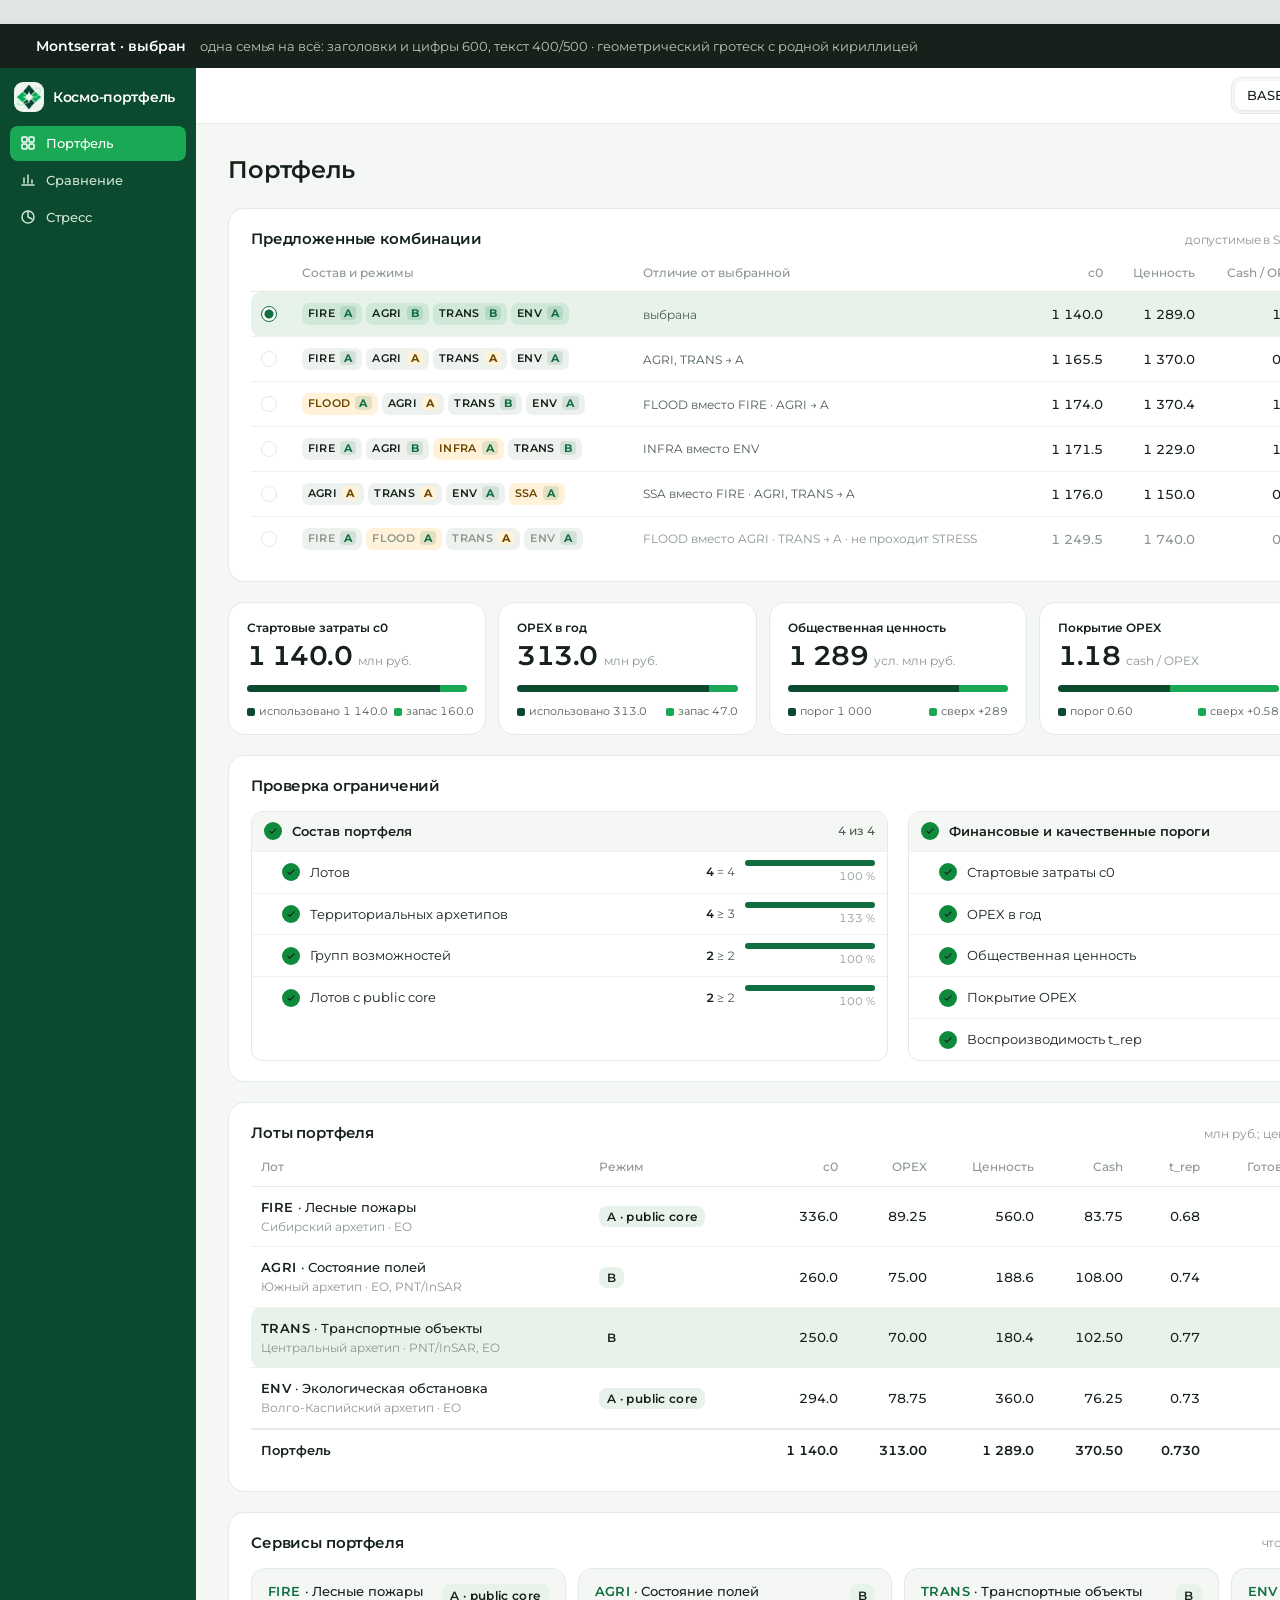
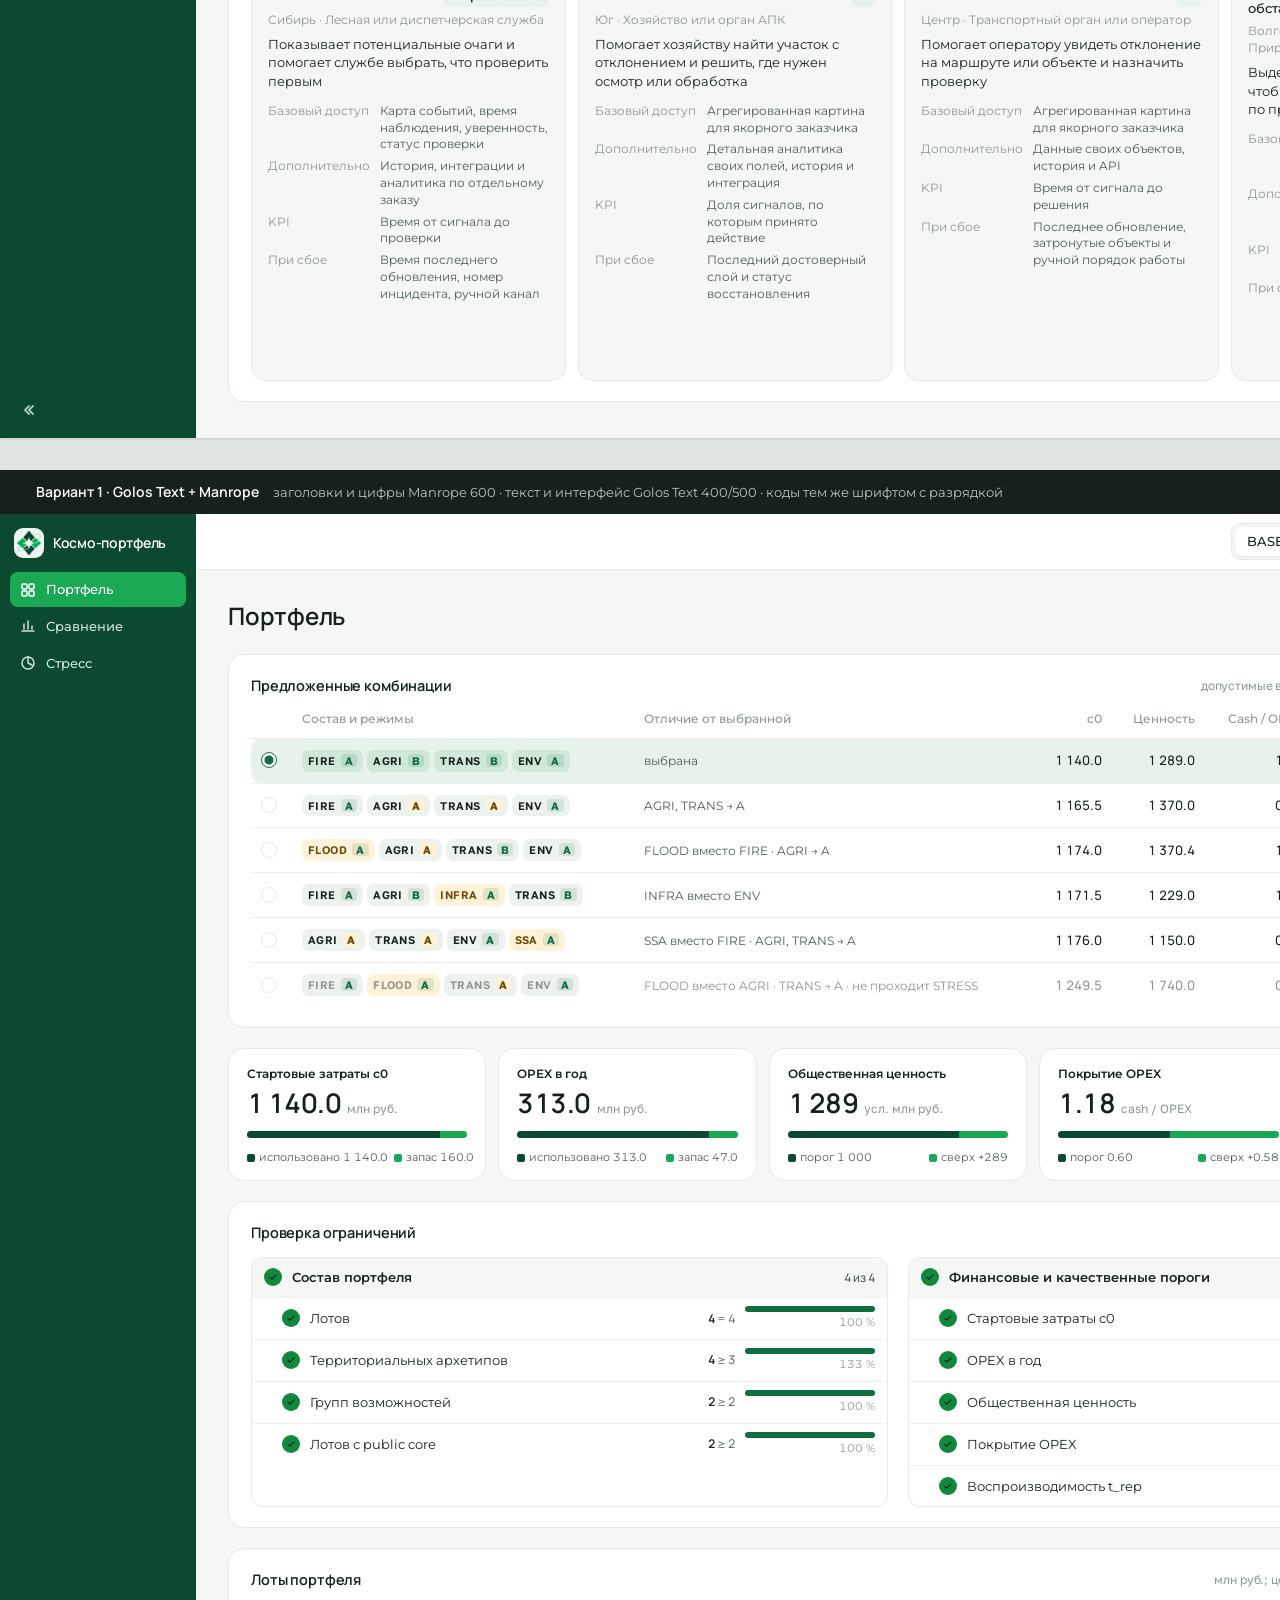
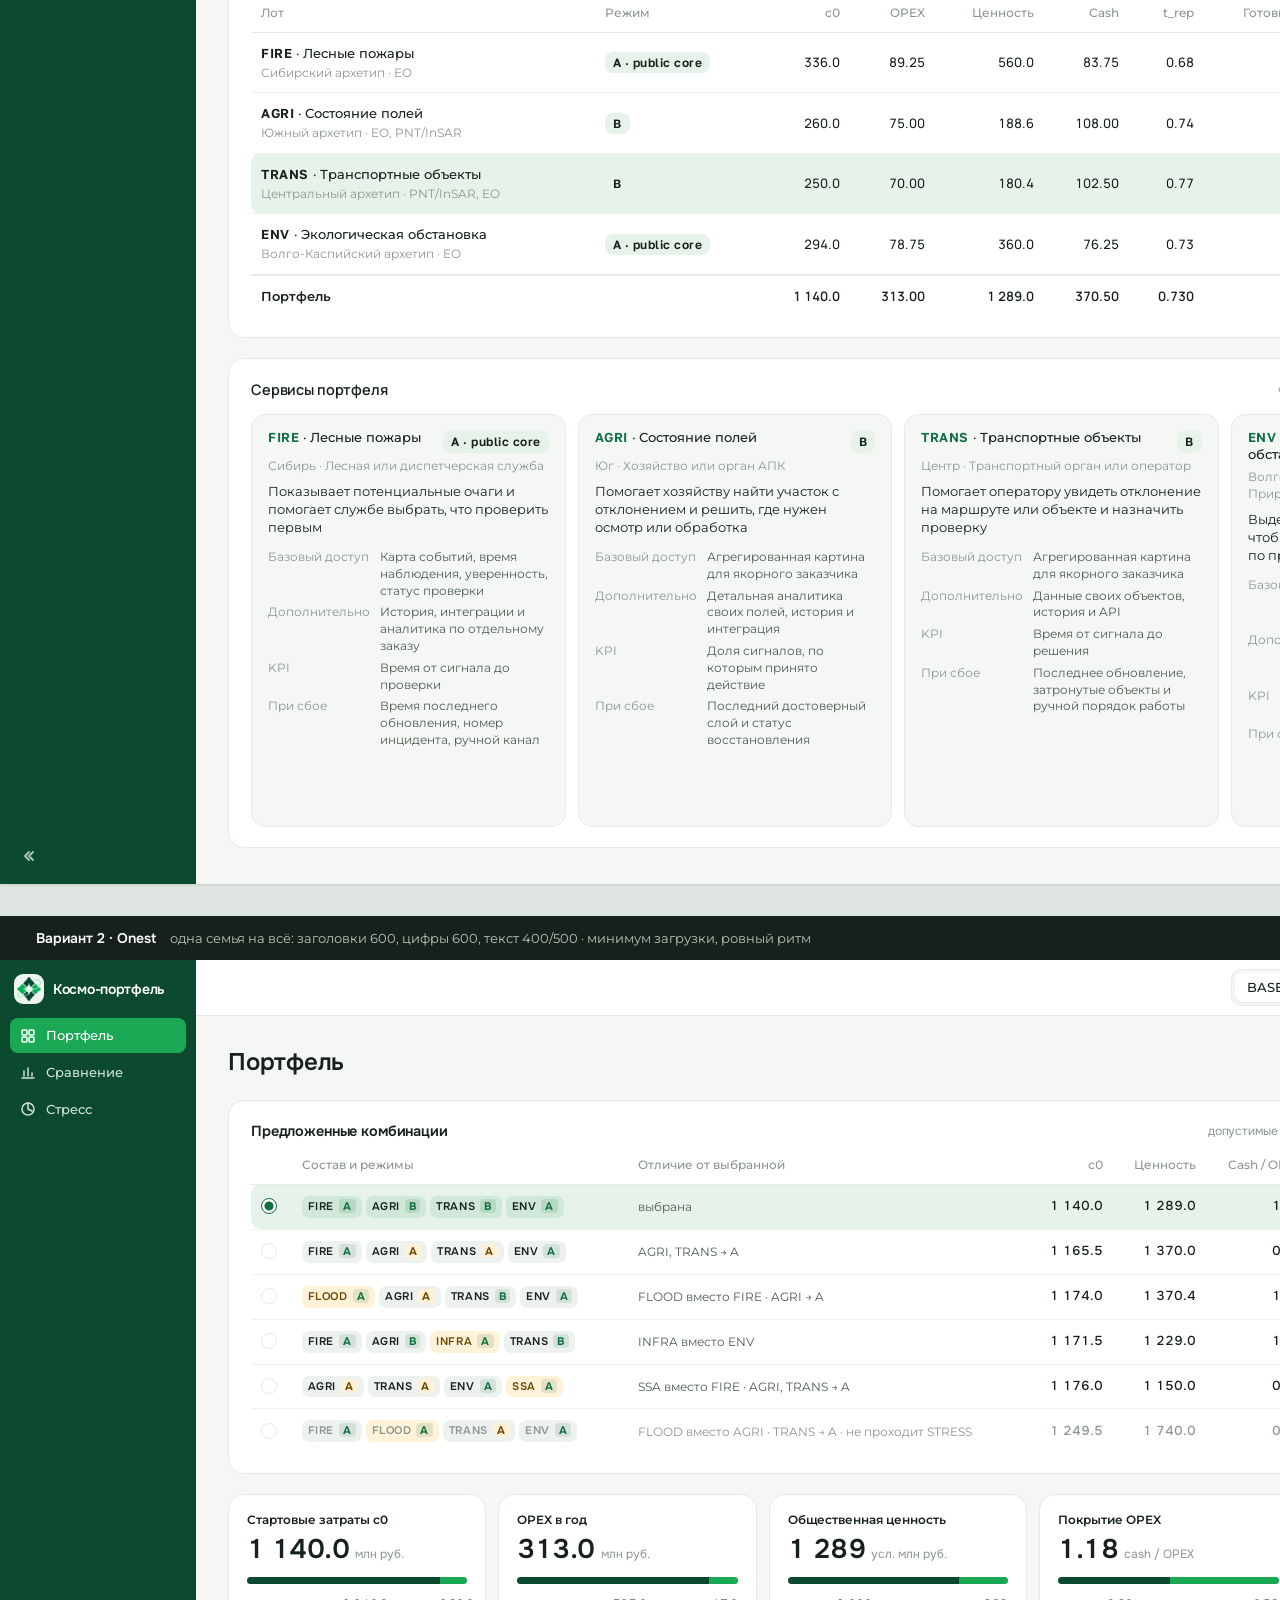
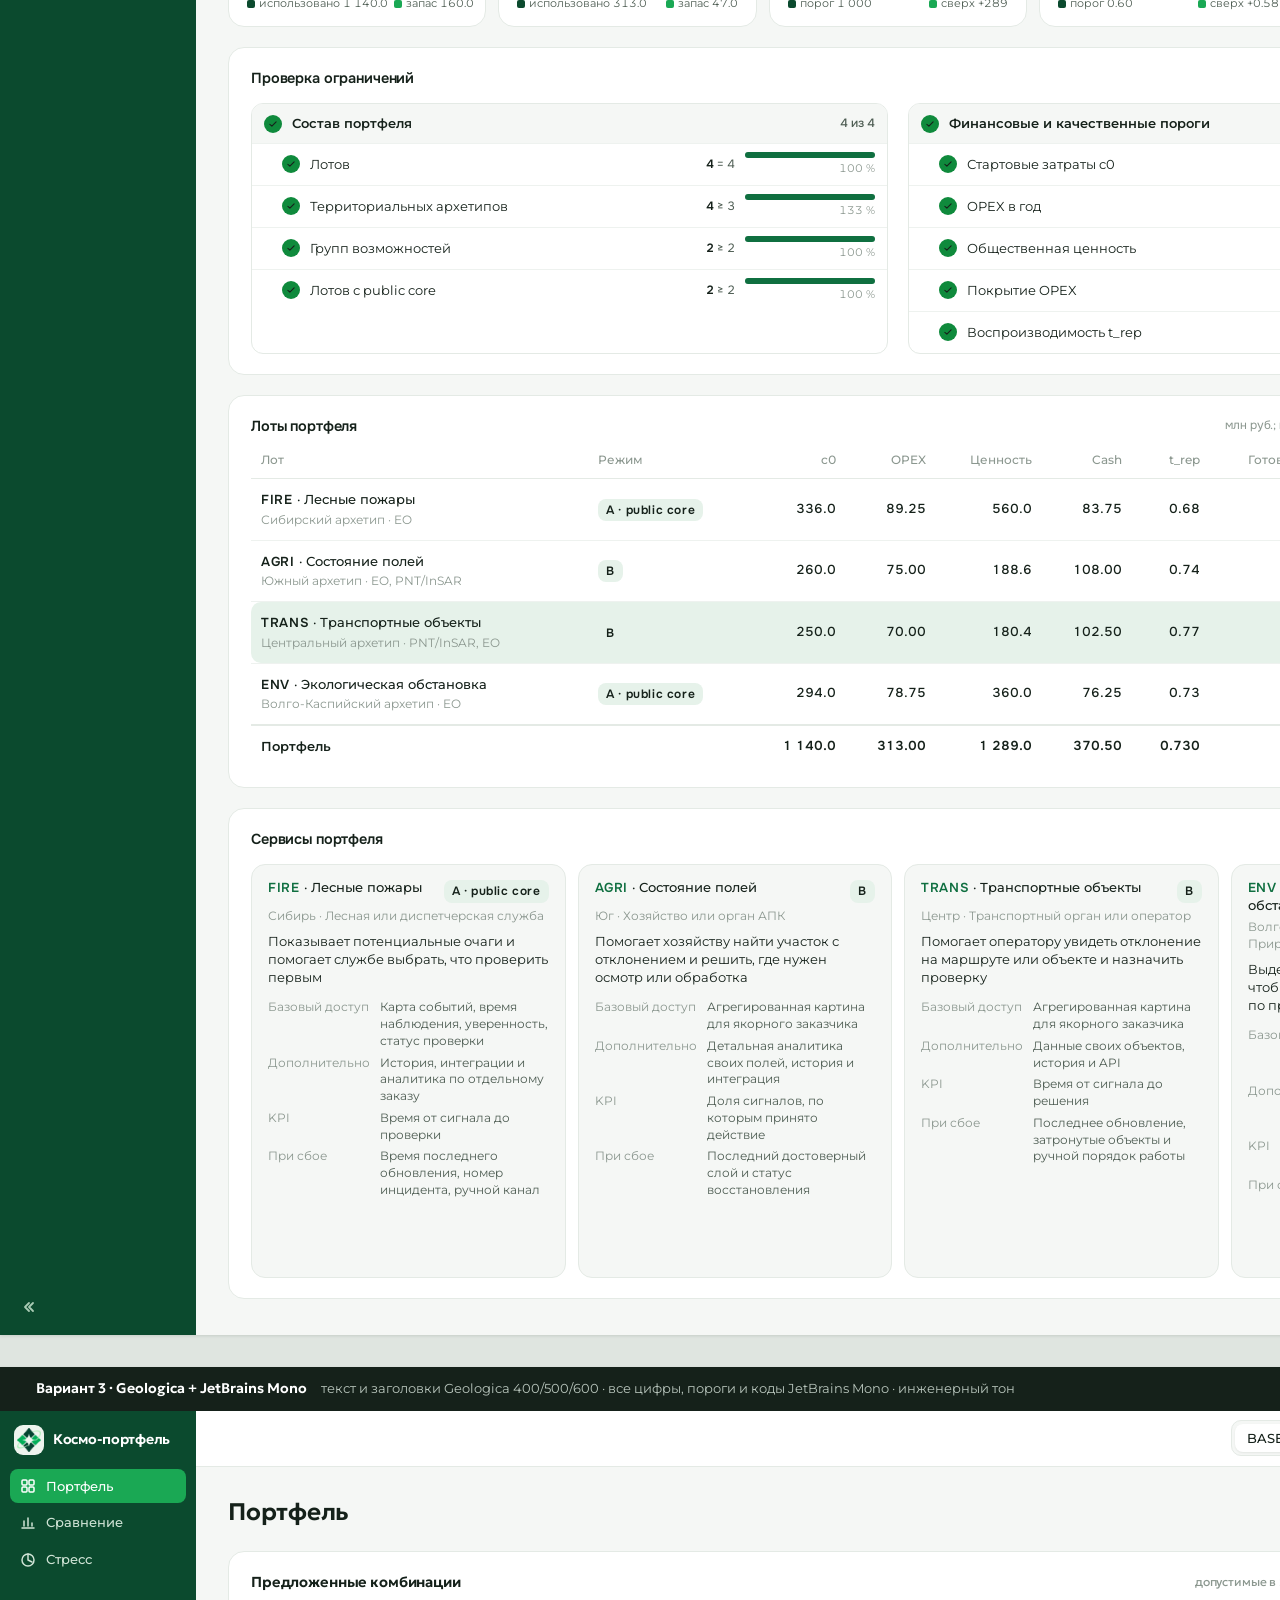
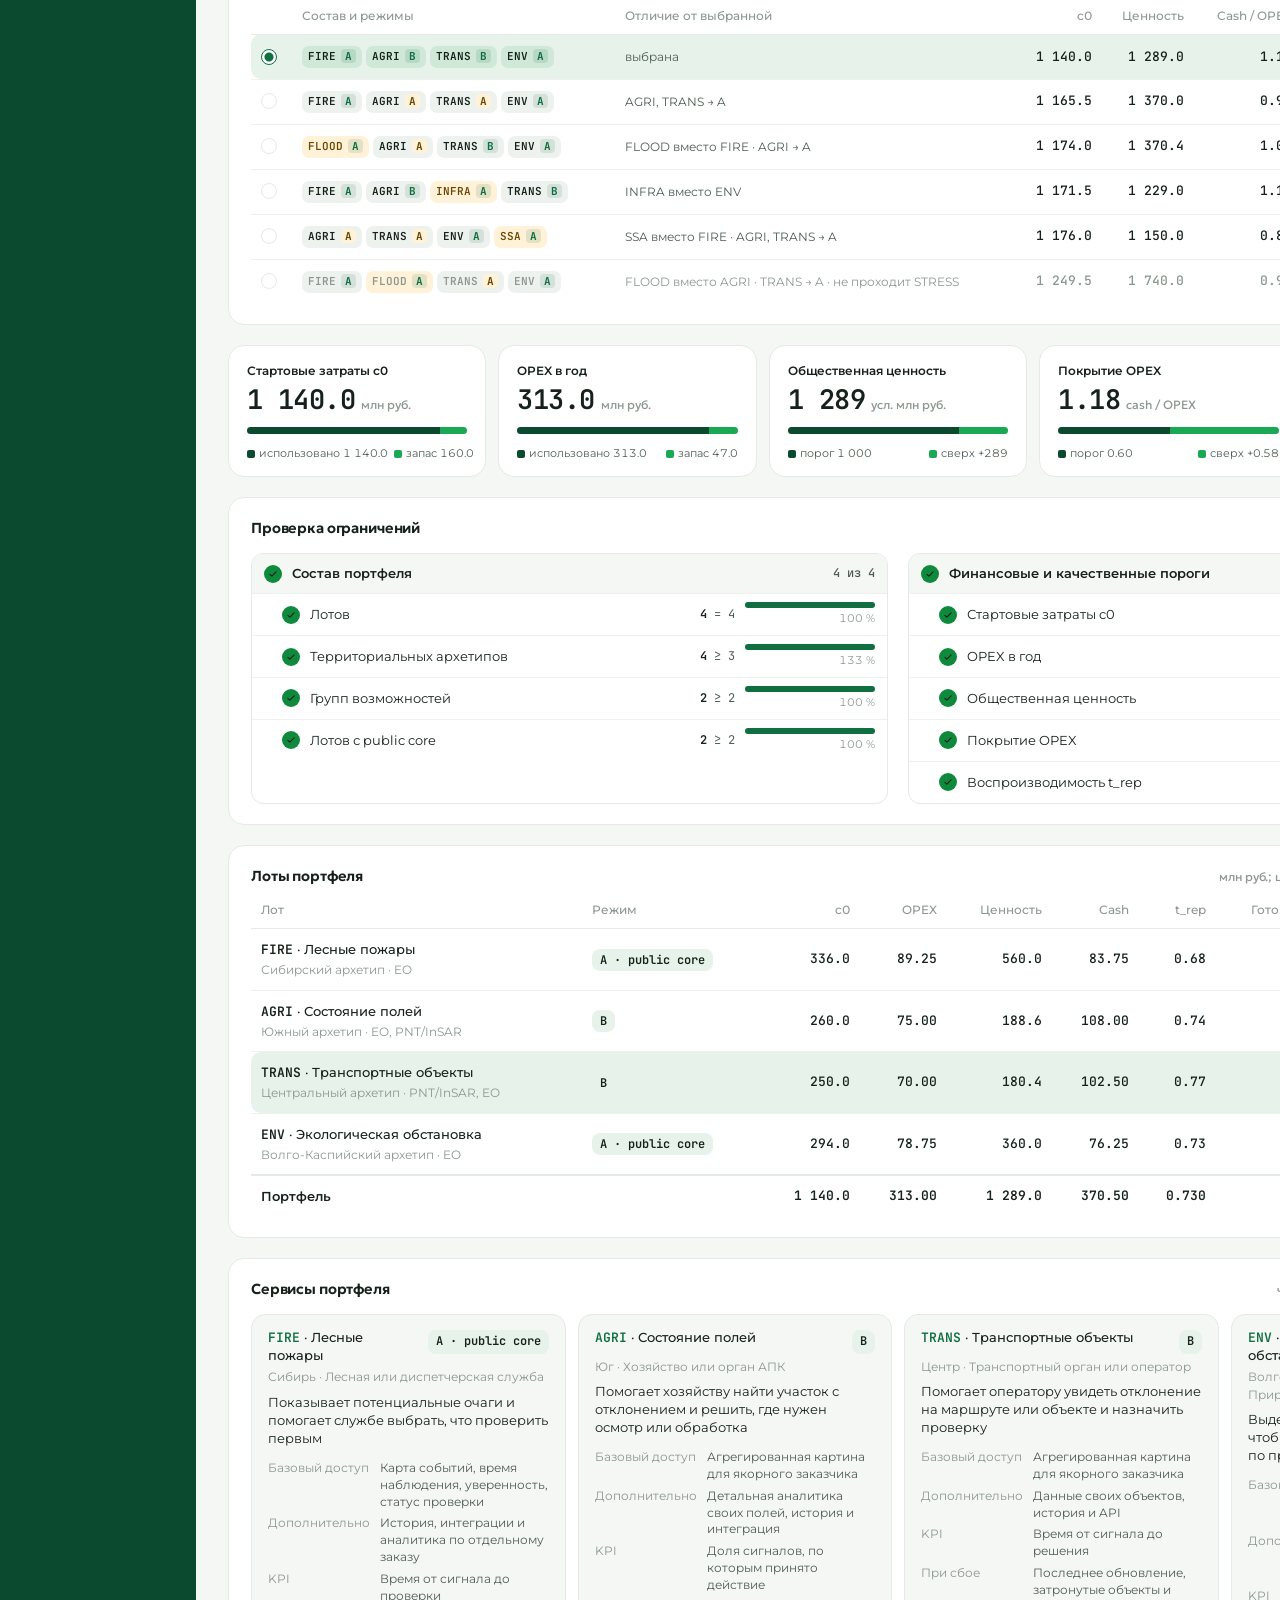
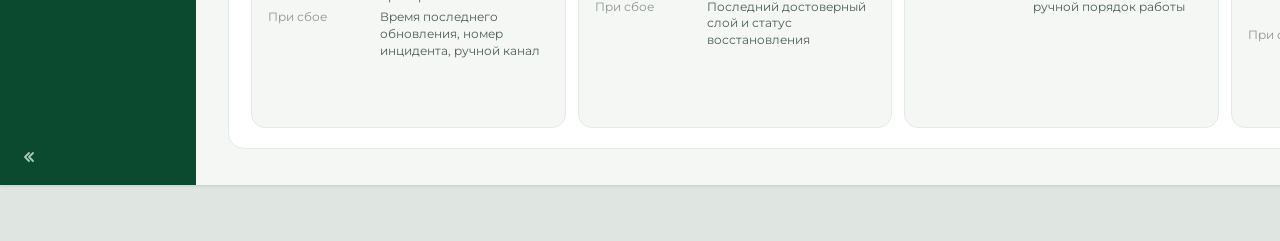
==== commit 11c2ed2c: "Record t_rep as the reproducibility indicator t_rep is the lot's reproducibility indicator (the solu" ====
--- a/docs/mockup/fonts.html
+++ b/docs/mockup/fonts.html
@@ -245,7 +245,7 @@
   <div class="tile"><div class="tl">Покрытие OPEX</div><div class="tv">1.18<small>cash / OPEX</small></div><div class="seg"><i class="req" style="width:50.7%"></i><i class="sur" style="width:49.3%"></i></div><div class="seglbl"><span><i class="sw" style="background:#0b4a2e"></i>порог 0.60</span><span><i class="sw" style="background:#1aa854"></i>сверх +0.58</span></div></div>
   <div class="tile"><div class="tl">Запас по c0</div><div class="two"><div><span>BASE</span><b>160.0</b></div><div><span>STRESS</span><b>40.0</b></div></div></div>
 </div>
-<div class="card"><h2>Проверка ограничений<span class="help"><i>?</i><div class="pop">Девять проверок <b>check_constraints</b>. Состав: ровно 4 лота, ≥ 3 территориальных архетипа среди нефедеральных, ≥ 2 группы возможностей, ≥ 2 лота с public core. Пороги: c0 ≤ 1 300 в BASE и ≤ 1 180 в STRESS, OPEX ≤ 360 млн руб./год, ценность ≥ 1 000, cash / OPEX ≥ 0.60, средний t_rep ≥ 0.63. Границы включительно. Процент справа — факт в долях порога: для «≤» ниже 100 % значит внутри лимита, для «≥» выше 100 % значит порог перекрыт. При нарушении строка красная и показывает «нарушено: факт &gt; порог».</div></span></h2>
+<div class="card"><h2>Проверка ограничений<span class="help"><i>?</i><div class="pop">Девять проверок <b>check_constraints</b>. Состав: ровно 4 лота, ≥ 3 территориальных архетипа среди нефедеральных, ≥ 2 группы возможностей, ≥ 2 лота с public core. Пороги: c0 ≤ 1 300 в BASE и ≤ 1 180 в STRESS, OPEX ≤ 360 млн руб./год, ценность ≥ 1 000, cash / OPEX ≥ 0.60, воспроизводимость t_rep (среднее по лотам) ≥ 0.63. Границы включительно. Процент справа — факт в долях порога: для «≤» ниже 100 % значит внутри лимита, для «≥» выше 100 % значит порог перекрыт. При нарушении строка красная и показывает «нарушено: факт &gt; порог».</div></span></h2>
 <div class="jobs2">
   <div class="jobs">
     <div class="jg"><div class="jh"><span class="circ"><svg viewBox="0 0 16 16" fill="none" stroke="currentColor" stroke-width="1.8" stroke-linecap="round" stroke-linejoin="round" stroke="#fff" stroke-width="2.4"><path d="M3 8.5l3.2 3L13 4.5"></path></svg></span>Состав портфеля<span class="cnt">4 из 4</span></div>
@@ -261,12 +261,12 @@
       <div class="jr"><span class="circ"><svg viewBox="0 0 16 16" fill="none" stroke="currentColor" stroke-width="1.8" stroke-linecap="round" stroke-linejoin="round" stroke="#fff" stroke-width="2.4"><path d="M3 8.5l3.2 3L13 4.5"></path></svg></span><div>OPEX в год</div><div class="m"><b>313.0</b> ≤ 360</div><div><div class="mbar"><i style="width:86.9%"></i></div><div class="mtxt">87 %</div></div></div>
       <div class="jr"><span class="circ"><svg viewBox="0 0 16 16" fill="none" stroke="currentColor" stroke-width="1.8" stroke-linecap="round" stroke-linejoin="round" stroke="#fff" stroke-width="2.4"><path d="M3 8.5l3.2 3L13 4.5"></path></svg></span><div>Общественная ценность</div><div class="m"><b>1 289.0</b> ≥ 1 000</div><div><div class="mbar"><i style="width:100%"></i></div><div class="mtxt">129 %</div></div></div>
       <div class="jr"><span class="circ"><svg viewBox="0 0 16 16" fill="none" stroke="currentColor" stroke-width="1.8" stroke-linecap="round" stroke-linejoin="round" stroke="#fff" stroke-width="2.4"><path d="M3 8.5l3.2 3L13 4.5"></path></svg></span><div>Покрытие OPEX</div><div class="m"><b>1.184</b> ≥ 0.60</div><div><div class="mbar"><i style="width:100%"></i></div><div class="mtxt">197 %</div></div></div>
-      <div class="jr"><span class="circ"><svg viewBox="0 0 16 16" fill="none" stroke="currentColor" stroke-width="1.8" stroke-linecap="round" stroke-linejoin="round" stroke="#fff" stroke-width="2.4"><path d="M3 8.5l3.2 3L13 4.5"></path></svg></span><div>Средний t_rep</div><div class="m"><b>0.730</b> ≥ 0.63</div><div><div class="mbar"><i style="width:100%"></i></div><div class="mtxt">116 %</div></div></div>
-    </div>
-  </div>
-</div>
-</div>
-<div class="card"><h2>Лоты портфеля<span class="u">млн руб.; ценность в усл. млн руб./год; индексы 1–5</span><span class="help"><i>?</i><div class="pop">Значения после применения режима: c0 и OPEX умножены на k_c0 и k_opex, ценность — на k_vpub, поступления = якорные × k_anchor + коммерческие × k_commercial. <b>Режим A:</b> базовый слой открыт региональным службам без платы, коммерческий доступ ограничен (k_commercial 0.25), ценность сохраняется полностью, лот считается public core. <b>Режим B:</b> исходные c0 и OPEX, ценность 0.82, якорные 0.8, коммерческие 0.7, без public core. Готовность, устойчивость и тираж — индексы 1–5 из <b>lots.csv</b>. В строке «Портфель» — суммы; для t_rep и индексов — средние. Подсвечен лот, входящий во все 143 допустимых STRESS-комбинации.</div></span></h2>
+      <div class="jr"><span class="circ"><svg viewBox="0 0 16 16" fill="none" stroke="currentColor" stroke-width="1.8" stroke-linecap="round" stroke-linejoin="round" stroke="#fff" stroke-width="2.4"><path d="M3 8.5l3.2 3L13 4.5"></path></svg></span><div>Воспроизводимость t_rep</div><div class="m"><b>0.730</b> ≥ 0.63</div><div><div class="mbar"><i style="width:100%"></i></div><div class="mtxt">116 %</div></div></div>
+    </div>
+  </div>
+</div>
+</div>
+<div class="card"><h2>Лоты портфеля<span class="u">млн руб.; ценность в усл. млн руб./год; индексы 1–5</span><span class="help"><i>?</i><div class="pop">Значения после применения режима: c0 и OPEX умножены на k_c0 и k_opex, ценность — на k_vpub, поступления = якорные × k_anchor + коммерческие × k_commercial. <b>Режим A:</b> базовый слой открыт региональным службам без платы, коммерческий доступ ограничен (k_commercial 0.25), ценность сохраняется полностью, лот считается public core. <b>Режим B:</b> исходные c0 и OPEX, ценность 0.82, якорные 0.8, коммерческие 0.7, без public core. t_rep — показатель воспроизводимости лота (коэффициент масштабируемости решения); готовность, устойчивость и тираж — индексы 1–5 из <b>lots.csv</b>. В строке «Портфель» — суммы; для t_rep и индексов — средние. Подсвечен лот, входящий во все 143 допустимых STRESS-комбинации.</div></span></h2>
 <table>
 <tr><th>Лот</th><th>Режим</th><th class="num">c0</th><th class="num">OPEX</th><th class="num">Ценность</th><th class="num">Cash</th><th class="num">t_rep</th><th class="num">Готовность</th><th class="num">Устойчивость</th><th class="num">Тираж</th></tr>
 <tr><td><div class="name"><span class="code">FIRE</span> · Лесные пожары</div><div class="sub">Сибирский архетип · EO</div></td><td><span class="mode">A · public core</span></td><td class="num">336.0</td><td class="num">89.25</td><td class="num">560.0</td><td class="num">83.75</td><td class="num">0.68</td><td class="num">4.3</td><td class="num">3.5</td><td class="num">4.5</td></tr>
@@ -307,7 +307,7 @@
   <div class="tile"><div class="tl">Покрытие OPEX</div><div class="tv">1.18<small>cash / OPEX</small></div><div class="seg"><i class="req" style="width:50.7%"></i><i class="sur" style="width:49.3%"></i></div><div class="seglbl"><span><i class="sw" style="background:#0b4a2e"></i>порог 0.60</span><span><i class="sw" style="background:#1aa854"></i>сверх +0.58</span></div></div>
   <div class="tile"><div class="tl">Запас по c0</div><div class="two"><div><span>BASE</span><b>160.0</b></div><div><span>STRESS</span><b>40.0</b></div></div></div>
 </div>
-<div class="card"><h2>Проверка ограничений<span class="help"><i>?</i><div class="pop">Девять проверок <b>check_constraints</b>. Состав: ровно 4 лота, ≥ 3 территориальных архетипа среди нефедеральных, ≥ 2 группы возможностей, ≥ 2 лота с public core. Пороги: c0 ≤ 1 300 в BASE и ≤ 1 180 в STRESS, OPEX ≤ 360 млн руб./год, ценность ≥ 1 000, cash / OPEX ≥ 0.60, средний t_rep ≥ 0.63. Границы включительно. Процент справа — факт в долях порога: для «≤» ниже 100 % значит внутри лимита, для «≥» выше 100 % значит порог перекрыт. При нарушении строка красная и показывает «нарушено: факт &gt; порог».</div></span></h2>
+<div class="card"><h2>Проверка ограничений<span class="help"><i>?</i><div class="pop">Девять проверок <b>check_constraints</b>. Состав: ровно 4 лота, ≥ 3 территориальных архетипа среди нефедеральных, ≥ 2 группы возможностей, ≥ 2 лота с public core. Пороги: c0 ≤ 1 300 в BASE и ≤ 1 180 в STRESS, OPEX ≤ 360 млн руб./год, ценность ≥ 1 000, cash / OPEX ≥ 0.60, воспроизводимость t_rep (среднее по лотам) ≥ 0.63. Границы включительно. Процент справа — факт в долях порога: для «≤» ниже 100 % значит внутри лимита, для «≥» выше 100 % значит порог перекрыт. При нарушении строка красная и показывает «нарушено: факт &gt; порог».</div></span></h2>
 <div class="jobs2">
   <div class="jobs">
     <div class="jg"><div class="jh"><span class="circ"><svg viewBox="0 0 16 16" fill="none" stroke="currentColor" stroke-width="1.8" stroke-linecap="round" stroke-linejoin="round" stroke="#fff" stroke-width="2.4"><path d="M3 8.5l3.2 3L13 4.5"></path></svg></span>Состав портфеля<span class="cnt">4 из 4</span></div>
@@ -323,12 +323,12 @@
       <div class="jr"><span class="circ"><svg viewBox="0 0 16 16" fill="none" stroke="currentColor" stroke-width="1.8" stroke-linecap="round" stroke-linejoin="round" stroke="#fff" stroke-width="2.4"><path d="M3 8.5l3.2 3L13 4.5"></path></svg></span><div>OPEX в год</div><div class="m"><b>313.0</b> ≤ 360</div><div><div class="mbar"><i style="width:86.9%"></i></div><div class="mtxt">87 %</div></div></div>
       <div class="jr"><span class="circ"><svg viewBox="0 0 16 16" fill="none" stroke="currentColor" stroke-width="1.8" stroke-linecap="round" stroke-linejoin="round" stroke="#fff" stroke-width="2.4"><path d="M3 8.5l3.2 3L13 4.5"></path></svg></span><div>Общественная ценность</div><div class="m"><b>1 289.0</b> ≥ 1 000</div><div><div class="mbar"><i style="width:100%"></i></div><div class="mtxt">129 %</div></div></div>
       <div class="jr"><span class="circ"><svg viewBox="0 0 16 16" fill="none" stroke="currentColor" stroke-width="1.8" stroke-linecap="round" stroke-linejoin="round" stroke="#fff" stroke-width="2.4"><path d="M3 8.5l3.2 3L13 4.5"></path></svg></span><div>Покрытие OPEX</div><div class="m"><b>1.184</b> ≥ 0.60</div><div><div class="mbar"><i style="width:100%"></i></div><div class="mtxt">197 %</div></div></div>
-      <div class="jr"><span class="circ"><svg viewBox="0 0 16 16" fill="none" stroke="currentColor" stroke-width="1.8" stroke-linecap="round" stroke-linejoin="round" stroke="#fff" stroke-width="2.4"><path d="M3 8.5l3.2 3L13 4.5"></path></svg></span><div>Средний t_rep</div><div class="m"><b>0.730</b> ≥ 0.63</div><div><div class="mbar"><i style="width:100%"></i></div><div class="mtxt">116 %</div></div></div>
-    </div>
-  </div>
-</div>
-</div>
-<div class="card"><h2>Лоты портфеля<span class="u">млн руб.; ценность в усл. млн руб./год; индексы 1–5</span><span class="help"><i>?</i><div class="pop">Значения после применения режима: c0 и OPEX умножены на k_c0 и k_opex, ценность — на k_vpub, поступления = якорные × k_anchor + коммерческие × k_commercial. <b>Режим A:</b> базовый слой открыт региональным службам без платы, коммерческий доступ ограничен (k_commercial 0.25), ценность сохраняется полностью, лот считается public core. <b>Режим B:</b> исходные c0 и OPEX, ценность 0.82, якорные 0.8, коммерческие 0.7, без public core. Готовность, устойчивость и тираж — индексы 1–5 из <b>lots.csv</b>. В строке «Портфель» — суммы; для t_rep и индексов — средние. Подсвечен лот, входящий во все 143 допустимых STRESS-комбинации.</div></span></h2>
+      <div class="jr"><span class="circ"><svg viewBox="0 0 16 16" fill="none" stroke="currentColor" stroke-width="1.8" stroke-linecap="round" stroke-linejoin="round" stroke="#fff" stroke-width="2.4"><path d="M3 8.5l3.2 3L13 4.5"></path></svg></span><div>Воспроизводимость t_rep</div><div class="m"><b>0.730</b> ≥ 0.63</div><div><div class="mbar"><i style="width:100%"></i></div><div class="mtxt">116 %</div></div></div>
+    </div>
+  </div>
+</div>
+</div>
+<div class="card"><h2>Лоты портфеля<span class="u">млн руб.; ценность в усл. млн руб./год; индексы 1–5</span><span class="help"><i>?</i><div class="pop">Значения после применения режима: c0 и OPEX умножены на k_c0 и k_opex, ценность — на k_vpub, поступления = якорные × k_anchor + коммерческие × k_commercial. <b>Режим A:</b> базовый слой открыт региональным службам без платы, коммерческий доступ ограничен (k_commercial 0.25), ценность сохраняется полностью, лот считается public core. <b>Режим B:</b> исходные c0 и OPEX, ценность 0.82, якорные 0.8, коммерческие 0.7, без public core. t_rep — показатель воспроизводимости лота (коэффициент масштабируемости решения); готовность, устойчивость и тираж — индексы 1–5 из <b>lots.csv</b>. В строке «Портфель» — суммы; для t_rep и индексов — средние. Подсвечен лот, входящий во все 143 допустимых STRESS-комбинации.</div></span></h2>
 <table>
 <tr><th>Лот</th><th>Режим</th><th class="num">c0</th><th class="num">OPEX</th><th class="num">Ценность</th><th class="num">Cash</th><th class="num">t_rep</th><th class="num">Готовность</th><th class="num">Устойчивость</th><th class="num">Тираж</th></tr>
 <tr><td><div class="name"><span class="code">FIRE</span> · Лесные пожары</div><div class="sub">Сибирский архетип · EO</div></td><td><span class="mode">A · public core</span></td><td class="num">336.0</td><td class="num">89.25</td><td class="num">560.0</td><td class="num">83.75</td><td class="num">0.68</td><td class="num">4.3</td><td class="num">3.5</td><td class="num">4.5</td></tr>
@@ -369,7 +369,7 @@
   <div class="tile"><div class="tl">Покрытие OPEX</div><div class="tv">1.18<small>cash / OPEX</small></div><div class="seg"><i class="req" style="width:50.7%"></i><i class="sur" style="width:49.3%"></i></div><div class="seglbl"><span><i class="sw" style="background:#0b4a2e"></i>порог 0.60</span><span><i class="sw" style="background:#1aa854"></i>сверх +0.58</span></div></div>
   <div class="tile"><div class="tl">Запас по c0</div><div class="two"><div><span>BASE</span><b>160.0</b></div><div><span>STRESS</span><b>40.0</b></div></div></div>
 </div>
-<div class="card"><h2>Проверка ограничений<span class="help"><i>?</i><div class="pop">Девять проверок <b>check_constraints</b>. Состав: ровно 4 лота, ≥ 3 территориальных архетипа среди нефедеральных, ≥ 2 группы возможностей, ≥ 2 лота с public core. Пороги: c0 ≤ 1 300 в BASE и ≤ 1 180 в STRESS, OPEX ≤ 360 млн руб./год, ценность ≥ 1 000, cash / OPEX ≥ 0.60, средний t_rep ≥ 0.63. Границы включительно. Процент справа — факт в долях порога: для «≤» ниже 100 % значит внутри лимита, для «≥» выше 100 % значит порог перекрыт. При нарушении строка красная и показывает «нарушено: факт &gt; порог».</div></span></h2>
+<div class="card"><h2>Проверка ограничений<span class="help"><i>?</i><div class="pop">Девять проверок <b>check_constraints</b>. Состав: ровно 4 лота, ≥ 3 территориальных архетипа среди нефедеральных, ≥ 2 группы возможностей, ≥ 2 лота с public core. Пороги: c0 ≤ 1 300 в BASE и ≤ 1 180 в STRESS, OPEX ≤ 360 млн руб./год, ценность ≥ 1 000, cash / OPEX ≥ 0.60, воспроизводимость t_rep (среднее по лотам) ≥ 0.63. Границы включительно. Процент справа — факт в долях порога: для «≤» ниже 100 % значит внутри лимита, для «≥» выше 100 % значит порог перекрыт. При нарушении строка красная и показывает «нарушено: факт &gt; порог».</div></span></h2>
 <div class="jobs2">
   <div class="jobs">
     <div class="jg"><div class="jh"><span class="circ"><svg viewBox="0 0 16 16" fill="none" stroke="currentColor" stroke-width="1.8" stroke-linecap="round" stroke-linejoin="round" stroke="#fff" stroke-width="2.4"><path d="M3 8.5l3.2 3L13 4.5"></path></svg></span>Состав портфеля<span class="cnt">4 из 4</span></div>
@@ -385,12 +385,12 @@
       <div class="jr"><span class="circ"><svg viewBox="0 0 16 16" fill="none" stroke="currentColor" stroke-width="1.8" stroke-linecap="round" stroke-linejoin="round" stroke="#fff" stroke-width="2.4"><path d="M3 8.5l3.2 3L13 4.5"></path></svg></span><div>OPEX в год</div><div class="m"><b>313.0</b> ≤ 360</div><div><div class="mbar"><i style="width:86.9%"></i></div><div class="mtxt">87 %</div></div></div>
       <div class="jr"><span class="circ"><svg viewBox="0 0 16 16" fill="none" stroke="currentColor" stroke-width="1.8" stroke-linecap="round" stroke-linejoin="round" stroke="#fff" stroke-width="2.4"><path d="M3 8.5l3.2 3L13 4.5"></path></svg></span><div>Общественная ценность</div><div class="m"><b>1 289.0</b> ≥ 1 000</div><div><div class="mbar"><i style="width:100%"></i></div><div class="mtxt">129 %</div></div></div>
       <div class="jr"><span class="circ"><svg viewBox="0 0 16 16" fill="none" stroke="currentColor" stroke-width="1.8" stroke-linecap="round" stroke-linejoin="round" stroke="#fff" stroke-width="2.4"><path d="M3 8.5l3.2 3L13 4.5"></path></svg></span><div>Покрытие OPEX</div><div class="m"><b>1.184</b> ≥ 0.60</div><div><div class="mbar"><i style="width:100%"></i></div><div class="mtxt">197 %</div></div></div>
-      <div class="jr"><span class="circ"><svg viewBox="0 0 16 16" fill="none" stroke="currentColor" stroke-width="1.8" stroke-linecap="round" stroke-linejoin="round" stroke="#fff" stroke-width="2.4"><path d="M3 8.5l3.2 3L13 4.5"></path></svg></span><div>Средний t_rep</div><div class="m"><b>0.730</b> ≥ 0.63</div><div><div class="mbar"><i style="width:100%"></i></div><div class="mtxt">116 %</div></div></div>
-    </div>
-  </div>
-</div>
-</div>
-<div class="card"><h2>Лоты портфеля<span class="u">млн руб.; ценность в усл. млн руб./год; индексы 1–5</span><span class="help"><i>?</i><div class="pop">Значения после применения режима: c0 и OPEX умножены на k_c0 и k_opex, ценность — на k_vpub, поступления = якорные × k_anchor + коммерческие × k_commercial. <b>Режим A:</b> базовый слой открыт региональным службам без платы, коммерческий доступ ограничен (k_commercial 0.25), ценность сохраняется полностью, лот считается public core. <b>Режим B:</b> исходные c0 и OPEX, ценность 0.82, якорные 0.8, коммерческие 0.7, без public core. Готовность, устойчивость и тираж — индексы 1–5 из <b>lots.csv</b>. В строке «Портфель» — суммы; для t_rep и индексов — средние. Подсвечен лот, входящий во все 143 допустимых STRESS-комбинации.</div></span></h2>
+      <div class="jr"><span class="circ"><svg viewBox="0 0 16 16" fill="none" stroke="currentColor" stroke-width="1.8" stroke-linecap="round" stroke-linejoin="round" stroke="#fff" stroke-width="2.4"><path d="M3 8.5l3.2 3L13 4.5"></path></svg></span><div>Воспроизводимость t_rep</div><div class="m"><b>0.730</b> ≥ 0.63</div><div><div class="mbar"><i style="width:100%"></i></div><div class="mtxt">116 %</div></div></div>
+    </div>
+  </div>
+</div>
+</div>
+<div class="card"><h2>Лоты портфеля<span class="u">млн руб.; ценность в усл. млн руб./год; индексы 1–5</span><span class="help"><i>?</i><div class="pop">Значения после применения режима: c0 и OPEX умножены на k_c0 и k_opex, ценность — на k_vpub, поступления = якорные × k_anchor + коммерческие × k_commercial. <b>Режим A:</b> базовый слой открыт региональным службам без платы, коммерческий доступ ограничен (k_commercial 0.25), ценность сохраняется полностью, лот считается public core. <b>Режим B:</b> исходные c0 и OPEX, ценность 0.82, якорные 0.8, коммерческие 0.7, без public core. t_rep — показатель воспроизводимости лота (коэффициент масштабируемости решения); готовность, устойчивость и тираж — индексы 1–5 из <b>lots.csv</b>. В строке «Портфель» — суммы; для t_rep и индексов — средние. Подсвечен лот, входящий во все 143 допустимых STRESS-комбинации.</div></span></h2>
 <table>
 <tr><th>Лот</th><th>Режим</th><th class="num">c0</th><th class="num">OPEX</th><th class="num">Ценность</th><th class="num">Cash</th><th class="num">t_rep</th><th class="num">Готовность</th><th class="num">Устойчивость</th><th class="num">Тираж</th></tr>
 <tr><td><div class="name"><span class="code">FIRE</span> · Лесные пожары</div><div class="sub">Сибирский архетип · EO</div></td><td><span class="mode">A · public core</span></td><td class="num">336.0</td><td class="num">89.25</td><td class="num">560.0</td><td class="num">83.75</td><td class="num">0.68</td><td class="num">4.3</td><td class="num">3.5</td><td class="num">4.5</td></tr>
@@ -431,7 +431,7 @@
   <div class="tile"><div class="tl">Покрытие OPEX</div><div class="tv">1.18<small>cash / OPEX</small></div><div class="seg"><i class="req" style="width:50.7%"></i><i class="sur" style="width:49.3%"></i></div><div class="seglbl"><span><i class="sw" style="background:#0b4a2e"></i>порог 0.60</span><span><i class="sw" style="background:#1aa854"></i>сверх +0.58</span></div></div>
   <div class="tile"><div class="tl">Запас по c0</div><div class="two"><div><span>BASE</span><b>160.0</b></div><div><span>STRESS</span><b>40.0</b></div></div></div>
 </div>
-<div class="card"><h2>Проверка ограничений<span class="help"><i>?</i><div class="pop">Девять проверок <b>check_constraints</b>. Состав: ровно 4 лота, ≥ 3 территориальных архетипа среди нефедеральных, ≥ 2 группы возможностей, ≥ 2 лота с public core. Пороги: c0 ≤ 1 300 в BASE и ≤ 1 180 в STRESS, OPEX ≤ 360 млн руб./год, ценность ≥ 1 000, cash / OPEX ≥ 0.60, средний t_rep ≥ 0.63. Границы включительно. Процент справа — факт в долях порога: для «≤» ниже 100 % значит внутри лимита, для «≥» выше 100 % значит порог перекрыт. При нарушении строка красная и показывает «нарушено: факт &gt; порог».</div></span></h2>
+<div class="card"><h2>Проверка ограничений<span class="help"><i>?</i><div class="pop">Девять проверок <b>check_constraints</b>. Состав: ровно 4 лота, ≥ 3 территориальных архетипа среди нефедеральных, ≥ 2 группы возможностей, ≥ 2 лота с public core. Пороги: c0 ≤ 1 300 в BASE и ≤ 1 180 в STRESS, OPEX ≤ 360 млн руб./год, ценность ≥ 1 000, cash / OPEX ≥ 0.60, воспроизводимость t_rep (среднее по лотам) ≥ 0.63. Границы включительно. Процент справа — факт в долях порога: для «≤» ниже 100 % значит внутри лимита, для «≥» выше 100 % значит порог перекрыт. При нарушении строка красная и показывает «нарушено: факт &gt; порог».</div></span></h2>
 <div class="jobs2">
   <div class="jobs">
     <div class="jg"><div class="jh"><span class="circ"><svg viewBox="0 0 16 16" fill="none" stroke="currentColor" stroke-width="1.8" stroke-linecap="round" stroke-linejoin="round" stroke="#fff" stroke-width="2.4"><path d="M3 8.5l3.2 3L13 4.5"></path></svg></span>Состав портфеля<span class="cnt">4 из 4</span></div>
@@ -447,12 +447,12 @@
       <div class="jr"><span class="circ"><svg viewBox="0 0 16 16" fill="none" stroke="currentColor" stroke-width="1.8" stroke-linecap="round" stroke-linejoin="round" stroke="#fff" stroke-width="2.4"><path d="M3 8.5l3.2 3L13 4.5"></path></svg></span><div>OPEX в год</div><div class="m"><b>313.0</b> ≤ 360</div><div><div class="mbar"><i style="width:86.9%"></i></div><div class="mtxt">87 %</div></div></div>
       <div class="jr"><span class="circ"><svg viewBox="0 0 16 16" fill="none" stroke="currentColor" stroke-width="1.8" stroke-linecap="round" stroke-linejoin="round" stroke="#fff" stroke-width="2.4"><path d="M3 8.5l3.2 3L13 4.5"></path></svg></span><div>Общественная ценность</div><div class="m"><b>1 289.0</b> ≥ 1 000</div><div><div class="mbar"><i style="width:100%"></i></div><div class="mtxt">129 %</div></div></div>
       <div class="jr"><span class="circ"><svg viewBox="0 0 16 16" fill="none" stroke="currentColor" stroke-width="1.8" stroke-linecap="round" stroke-linejoin="round" stroke="#fff" stroke-width="2.4"><path d="M3 8.5l3.2 3L13 4.5"></path></svg></span><div>Покрытие OPEX</div><div class="m"><b>1.184</b> ≥ 0.60</div><div><div class="mbar"><i style="width:100%"></i></div><div class="mtxt">197 %</div></div></div>
-      <div class="jr"><span class="circ"><svg viewBox="0 0 16 16" fill="none" stroke="currentColor" stroke-width="1.8" stroke-linecap="round" stroke-linejoin="round" stroke="#fff" stroke-width="2.4"><path d="M3 8.5l3.2 3L13 4.5"></path></svg></span><div>Средний t_rep</div><div class="m"><b>0.730</b> ≥ 0.63</div><div><div class="mbar"><i style="width:100%"></i></div><div class="mtxt">116 %</div></div></div>
-    </div>
-  </div>
-</div>
-</div>
-<div class="card"><h2>Лоты портфеля<span class="u">млн руб.; ценность в усл. млн руб./год; индексы 1–5</span><span class="help"><i>?</i><div class="pop">Значения после применения режима: c0 и OPEX умножены на k_c0 и k_opex, ценность — на k_vpub, поступления = якорные × k_anchor + коммерческие × k_commercial. <b>Режим A:</b> базовый слой открыт региональным службам без платы, коммерческий доступ ограничен (k_commercial 0.25), ценность сохраняется полностью, лот считается public core. <b>Режим B:</b> исходные c0 и OPEX, ценность 0.82, якорные 0.8, коммерческие 0.7, без public core. Готовность, устойчивость и тираж — индексы 1–5 из <b>lots.csv</b>. В строке «Портфель» — суммы; для t_rep и индексов — средние. Подсвечен лот, входящий во все 143 допустимых STRESS-комбинации.</div></span></h2>
+      <div class="jr"><span class="circ"><svg viewBox="0 0 16 16" fill="none" stroke="currentColor" stroke-width="1.8" stroke-linecap="round" stroke-linejoin="round" stroke="#fff" stroke-width="2.4"><path d="M3 8.5l3.2 3L13 4.5"></path></svg></span><div>Воспроизводимость t_rep</div><div class="m"><b>0.730</b> ≥ 0.63</div><div><div class="mbar"><i style="width:100%"></i></div><div class="mtxt">116 %</div></div></div>
+    </div>
+  </div>
+</div>
+</div>
+<div class="card"><h2>Лоты портфеля<span class="u">млн руб.; ценность в усл. млн руб./год; индексы 1–5</span><span class="help"><i>?</i><div class="pop">Значения после применения режима: c0 и OPEX умножены на k_c0 и k_opex, ценность — на k_vpub, поступления = якорные × k_anchor + коммерческие × k_commercial. <b>Режим A:</b> базовый слой открыт региональным службам без платы, коммерческий доступ ограничен (k_commercial 0.25), ценность сохраняется полностью, лот считается public core. <b>Режим B:</b> исходные c0 и OPEX, ценность 0.82, якорные 0.8, коммерческие 0.7, без public core. t_rep — показатель воспроизводимости лота (коэффициент масштабируемости решения); готовность, устойчивость и тираж — индексы 1–5 из <b>lots.csv</b>. В строке «Портфель» — суммы; для t_rep и индексов — средние. Подсвечен лот, входящий во все 143 допустимых STRESS-комбинации.</div></span></h2>
 <table>
 <tr><th>Лот</th><th>Режим</th><th class="num">c0</th><th class="num">OPEX</th><th class="num">Ценность</th><th class="num">Cash</th><th class="num">t_rep</th><th class="num">Готовность</th><th class="num">Устойчивость</th><th class="num">Тираж</th></tr>
 <tr><td><div class="name"><span class="code">FIRE</span> · Лесные пожары</div><div class="sub">Сибирский архетип · EO</div></td><td><span class="mode">A · public core</span></td><td class="num">336.0</td><td class="num">89.25</td><td class="num">560.0</td><td class="num">83.75</td><td class="num">0.68</td><td class="num">4.3</td><td class="num">3.5</td><td class="num">4.5</td></tr>
